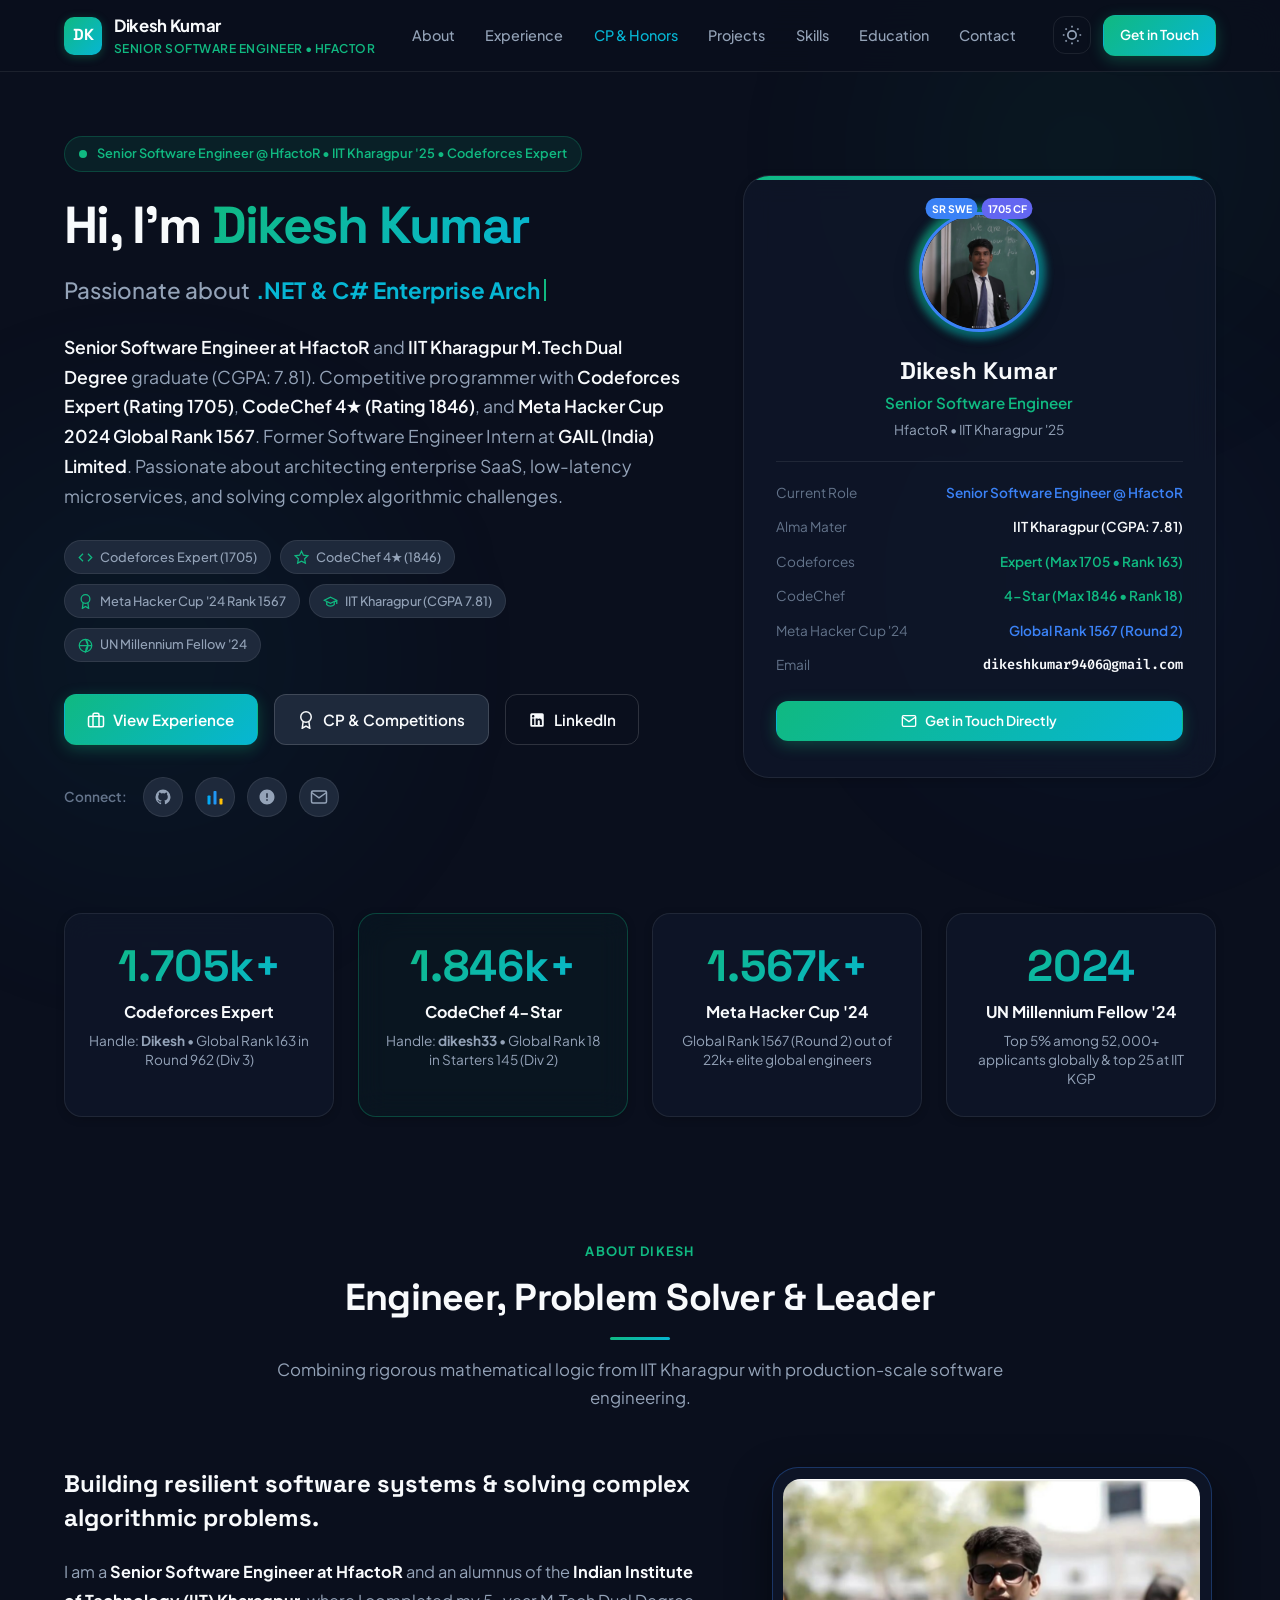
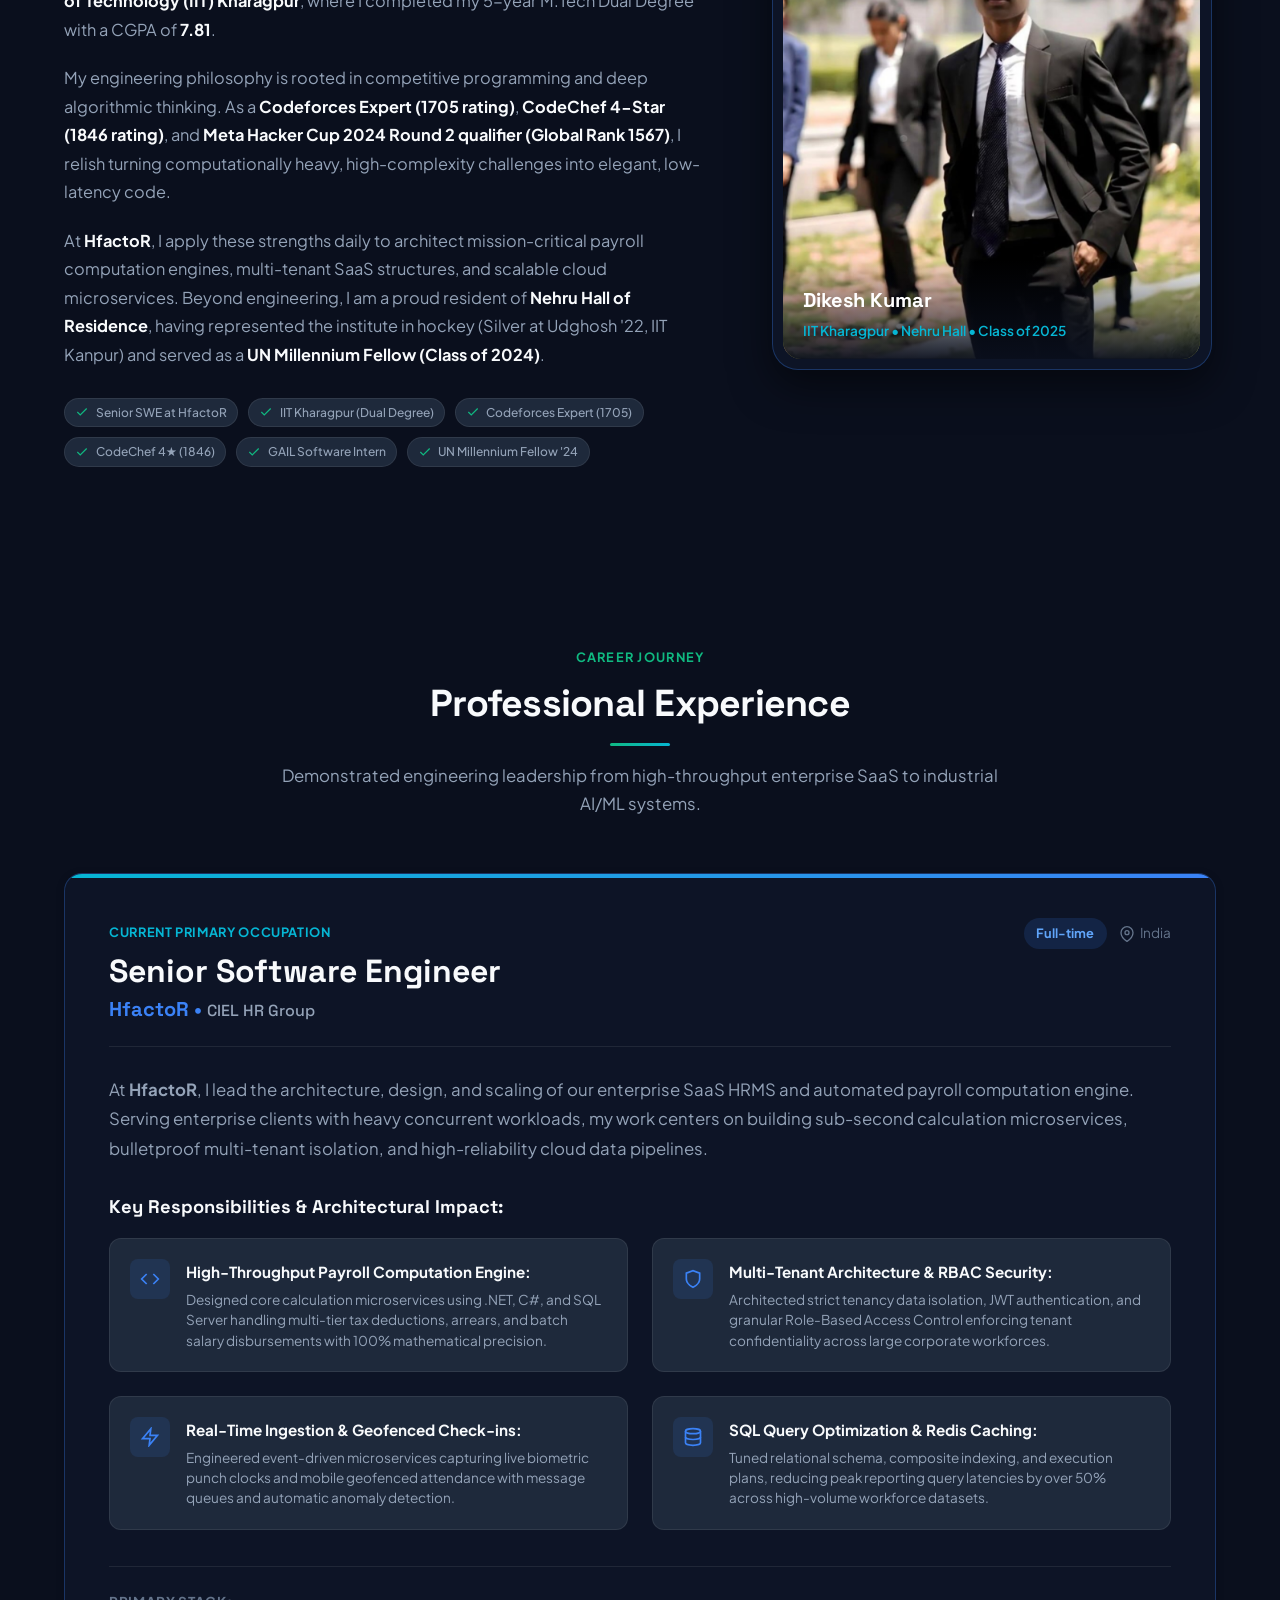
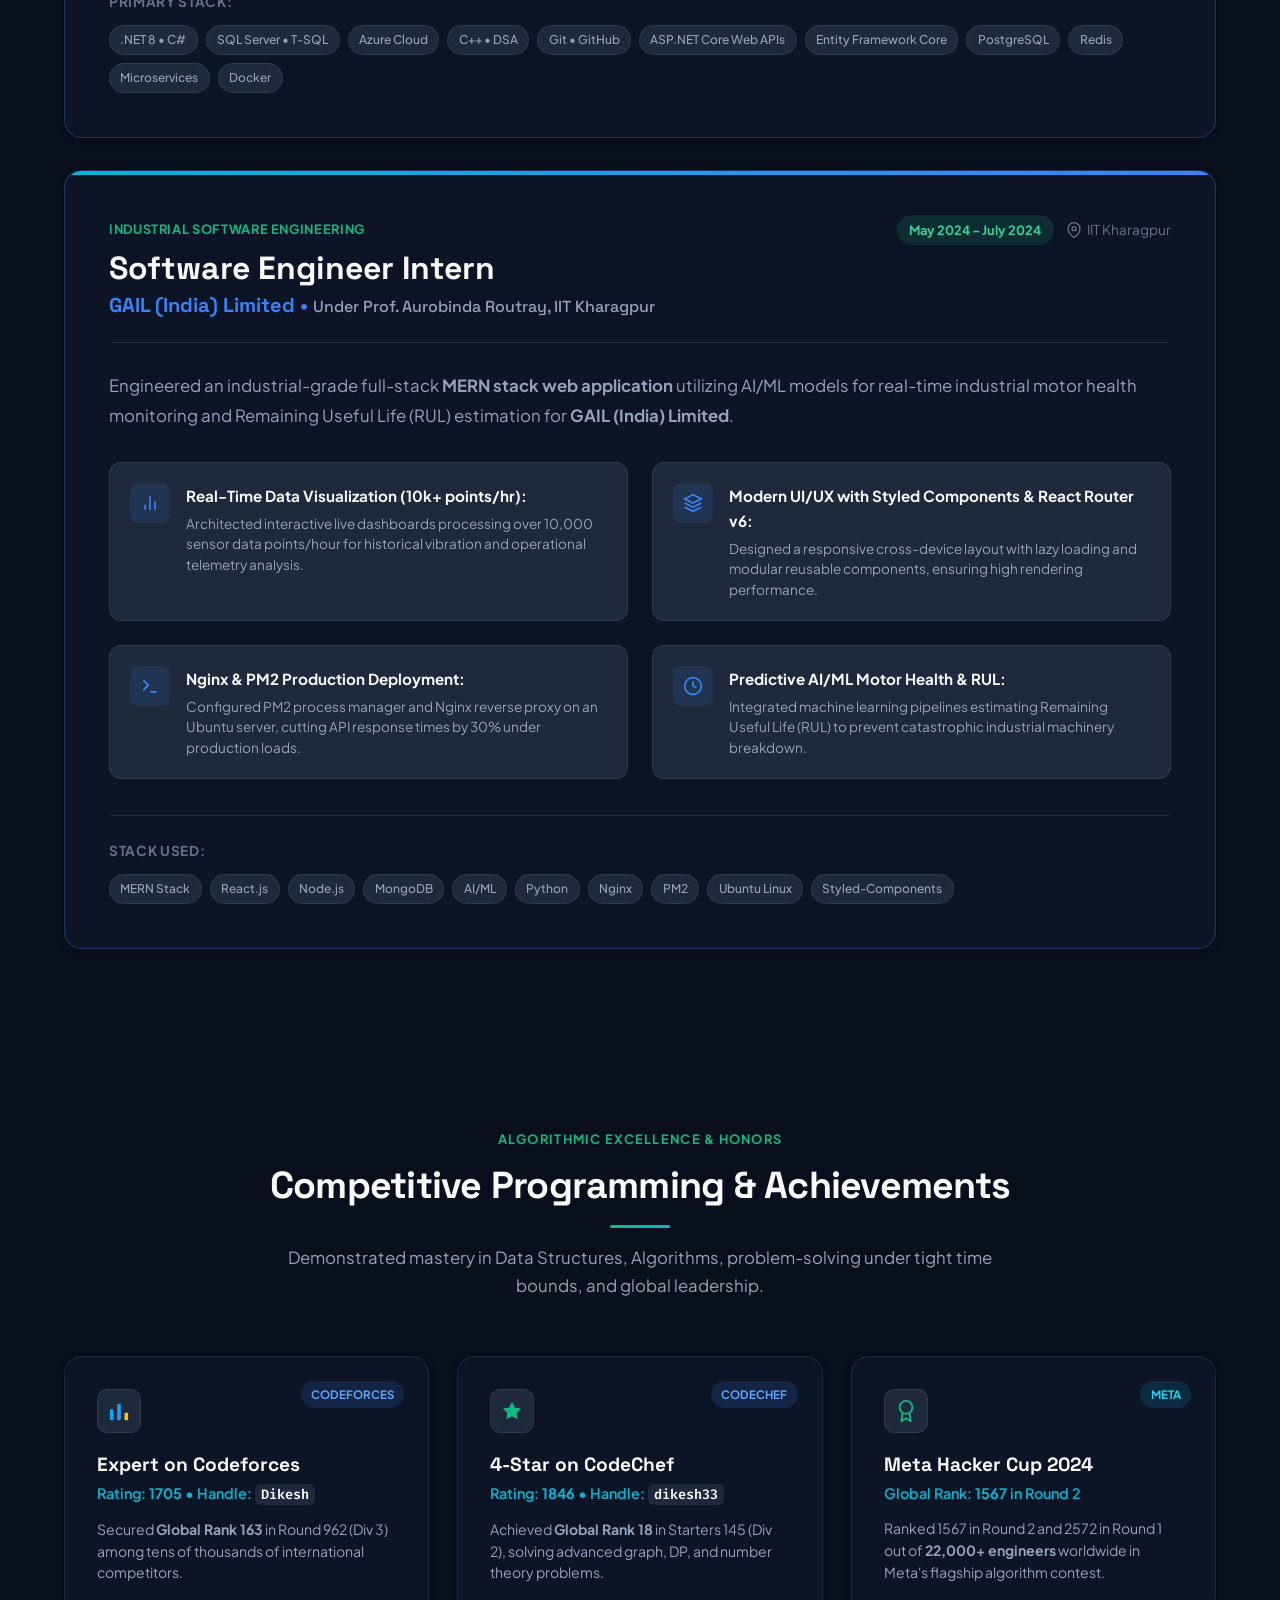
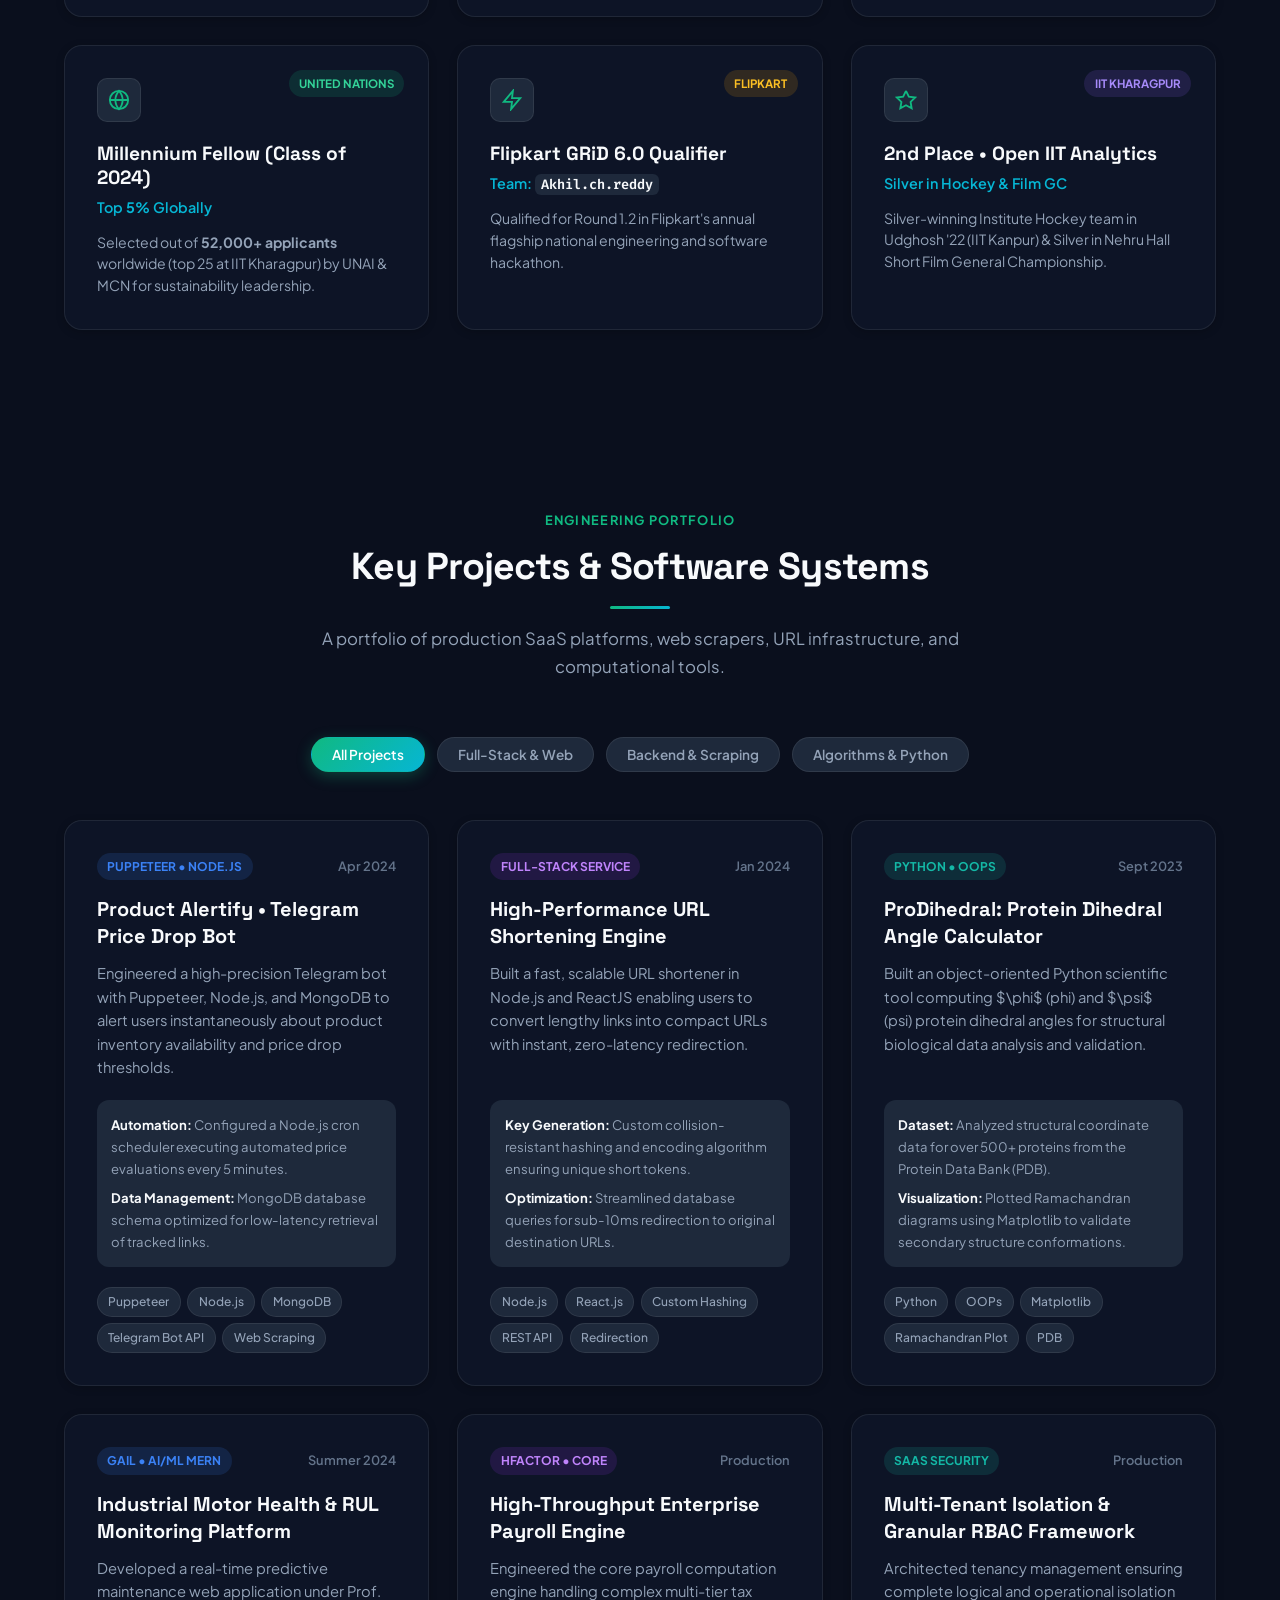
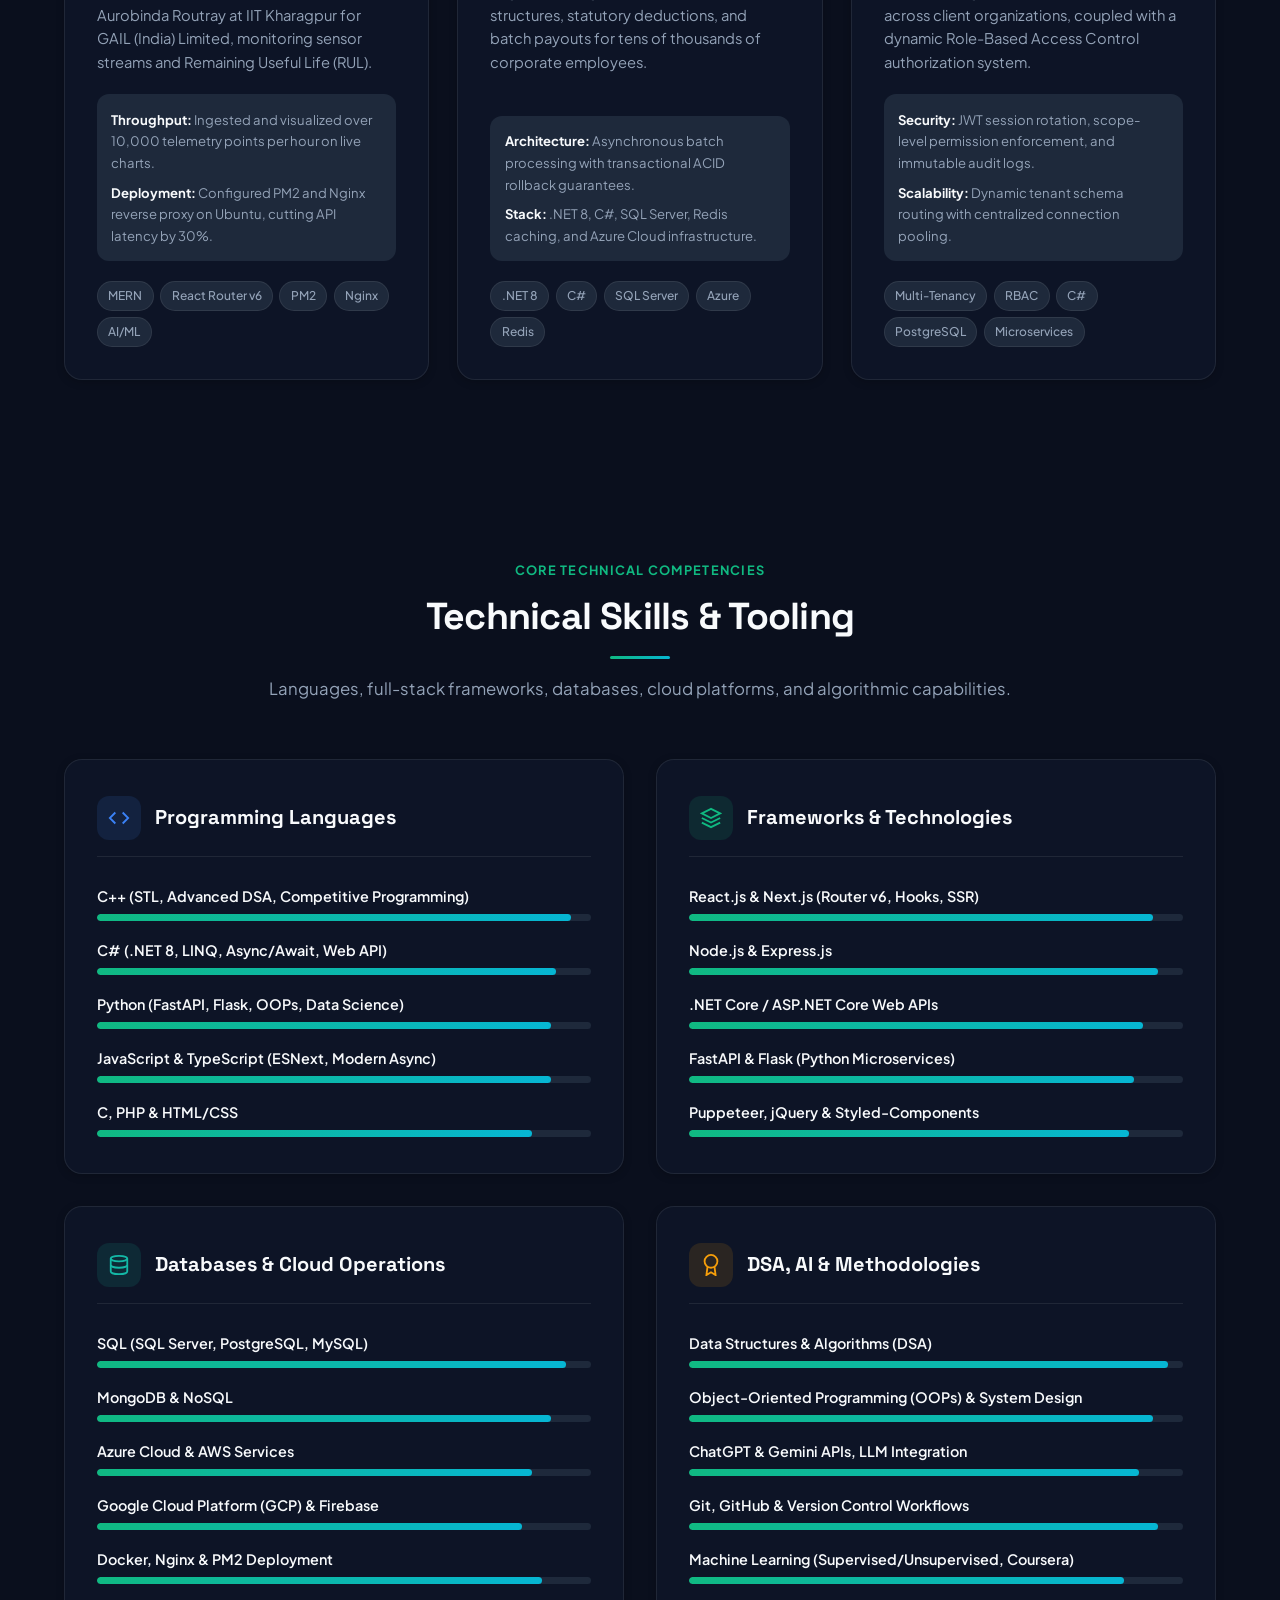
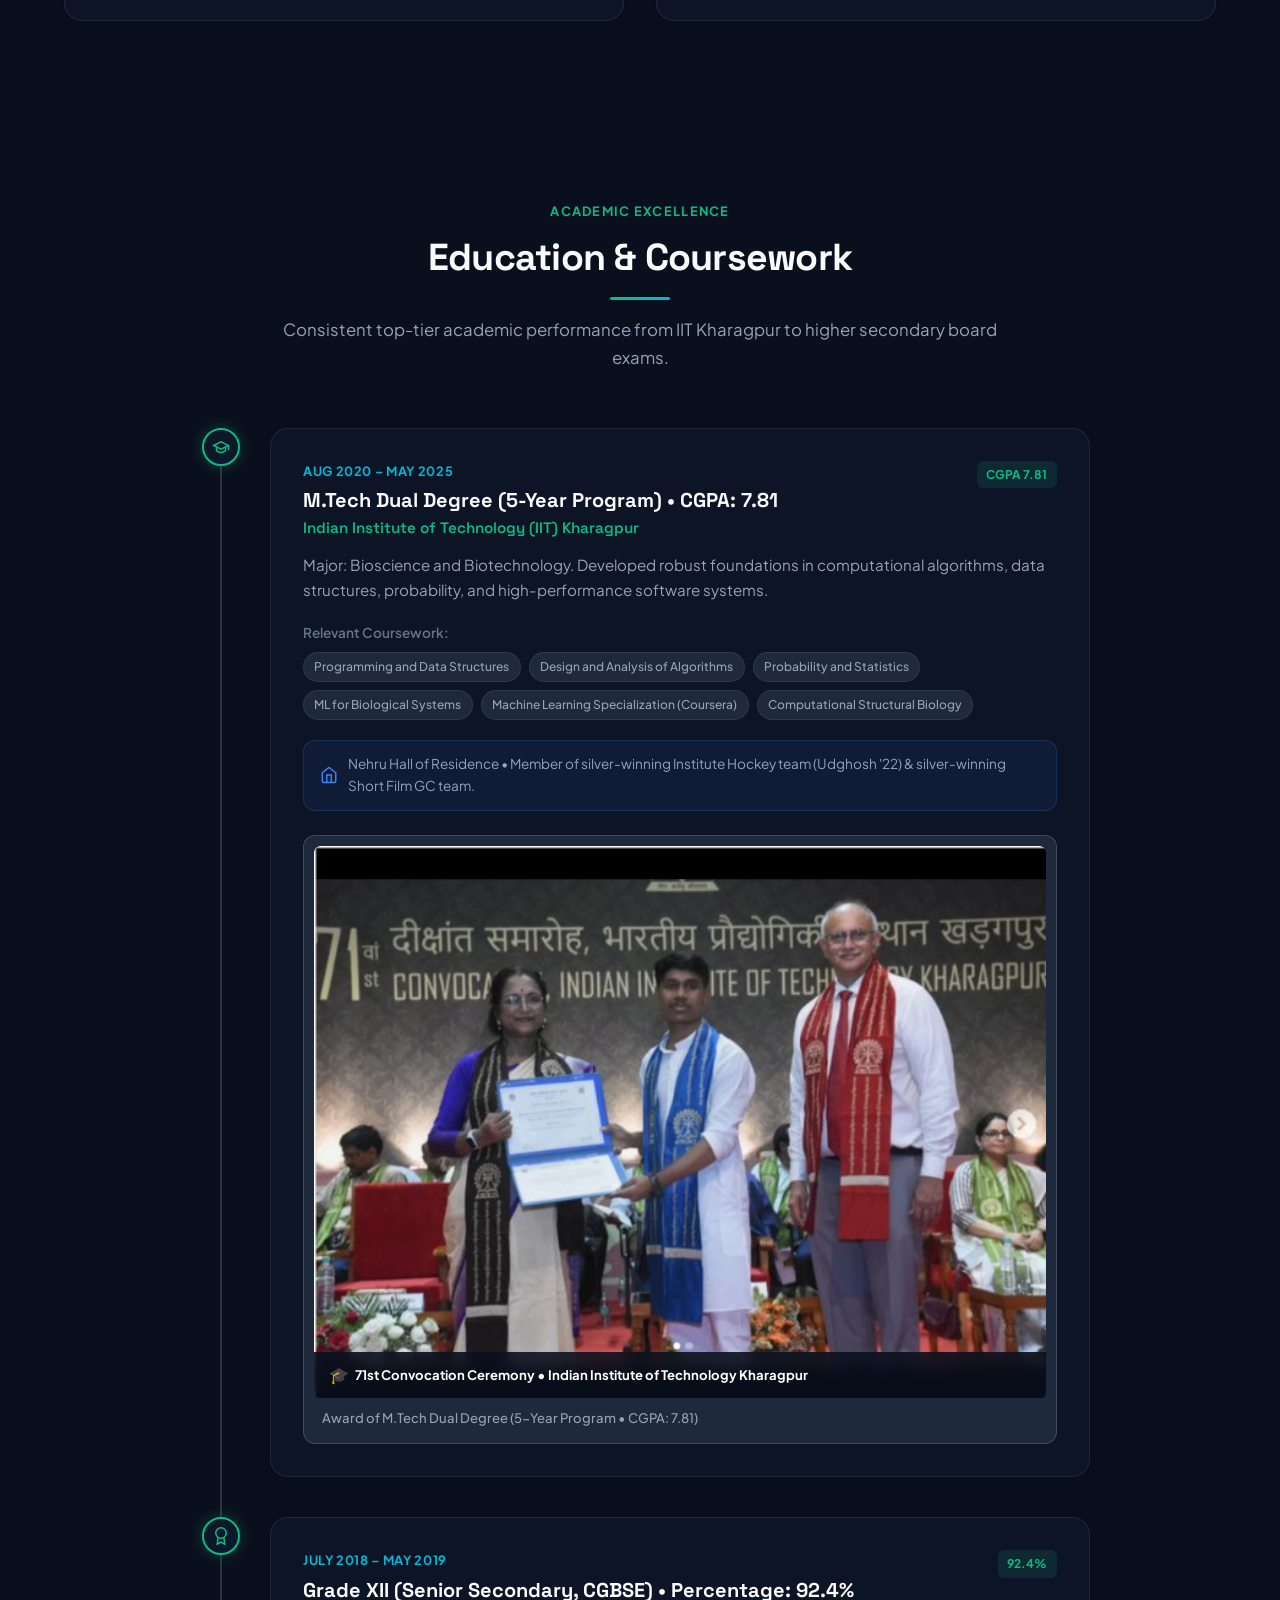
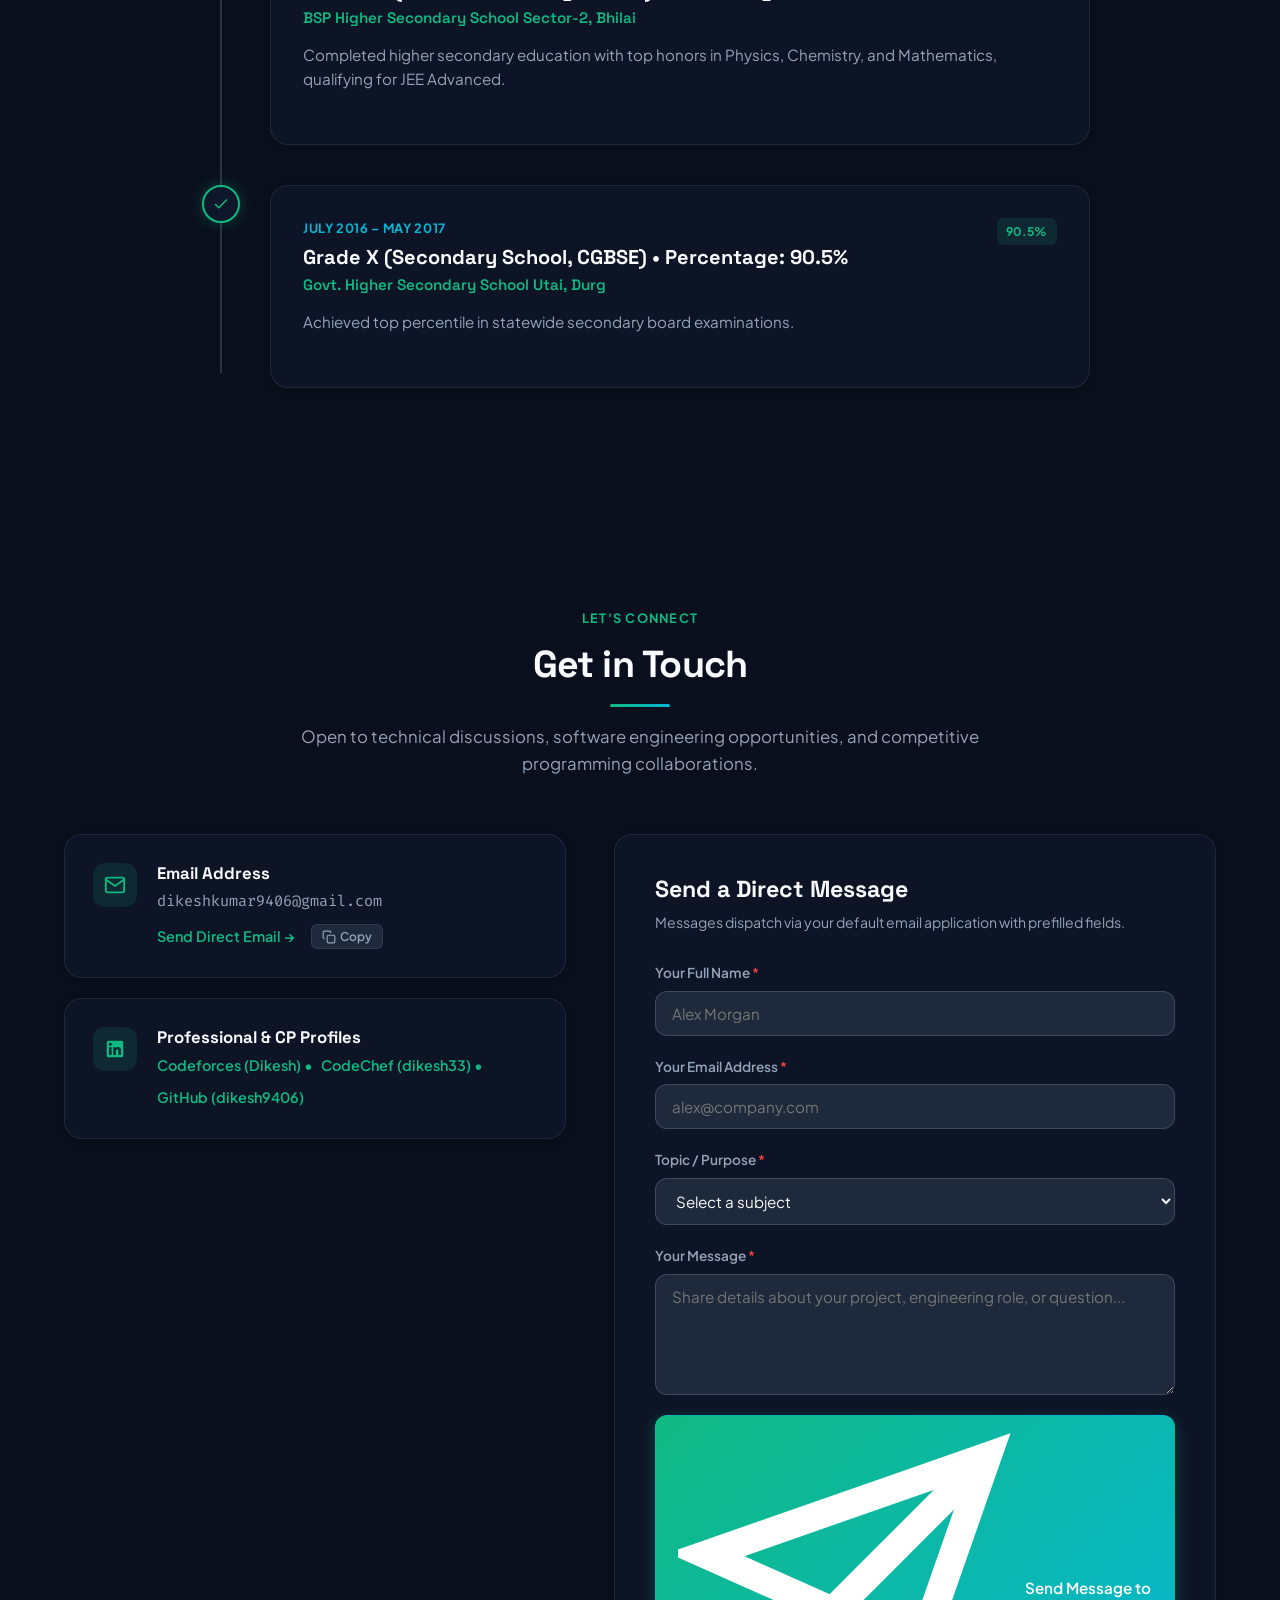
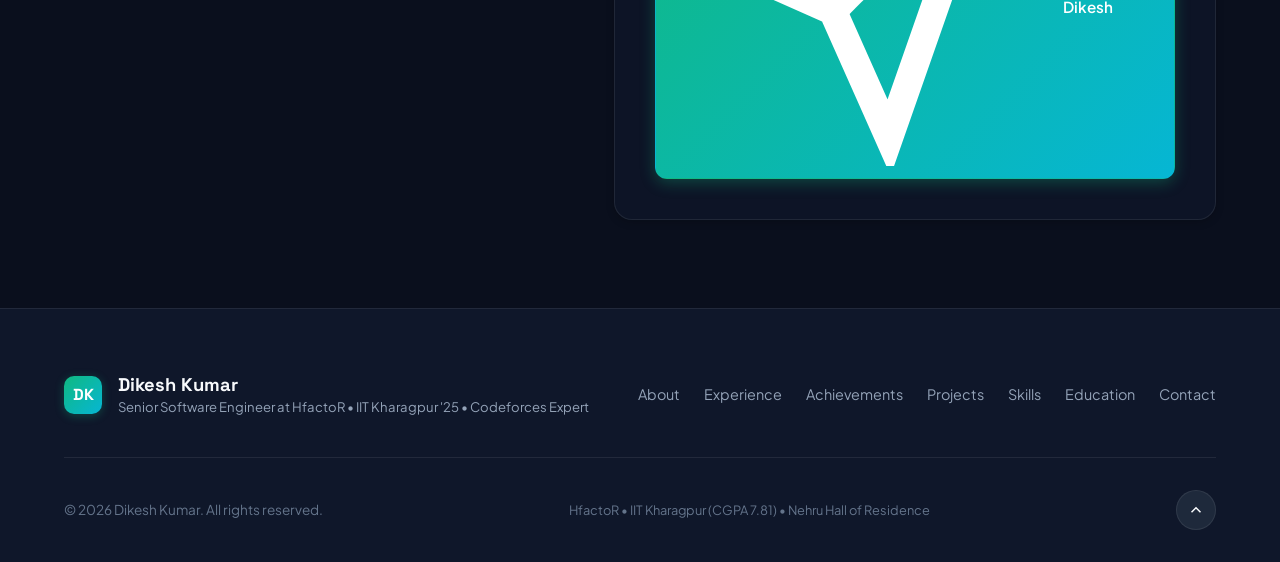
==== index.html @ a8d2ead2 "Fix: fully remove phone number from profile info card" ====
<!DOCTYPE html>
<html lang="en" data-theme="dark">
<head>
  <meta charset="UTF-8">
  <meta name="viewport" content="width=device-width, initial-scale=1.0">
  <title>Dikesh Kumar | Senior Software Engineer at HfactoR | IIT Kharagpur</title>
  <meta name="description" content="Portfolio of Dikesh Kumar - Senior Software Engineer at HfactoR, IIT Kharagpur Dual Degree (CGPA: 7.81), Codeforces Expert (1705), CodeChef 4-Star (1846), Meta Hacker Cup R2 Qualifier, UN Millennium Fellow.">
  <meta name="keywords" content="Dikesh Kumar, Senior Software Engineer, HfactoR, IIT Kharagpur, Codeforces Expert, CodeChef 4 Star, GAIL Intern, .NET, C++, C#, Python, SQL, Azure, DSA">
  <meta name="author" content="Dikesh Kumar">
  
  <!-- Open Graph / Social Sharing -->
  <meta property="og:type" content="website">
  <meta property="og:title" content="Dikesh Kumar | Senior Software Engineer & Algorithmic Problem Solver">
  <meta property="og:description" content="Senior Software Engineer at HfactoR, IIT Kharagpur Alum, Codeforces Expert (1705), CodeChef 4★ (1846), Meta Hacker Cup '24 (Global Rank 1567).">
  
  <!-- Google Fonts -->
  <link rel="preconnect" href="https://fonts.googleapis.com">
  <link rel="preconnect" href="https://fonts.gstatic.com" crossorigin>
  <link href="https://fonts.googleapis.com/css2?family=Plus+Jakarta+Sans:wght@300;400;500;600;700;800&family=Space+Grotesk:wght@500;600;700&family=Fira+Code:wght@400;500;600&display=swap" rel="stylesheet">
  
  <!-- Stylesheet -->
  <link rel="stylesheet" href="styles.css">
  <link rel="icon" href="data:image/svg+xml,<svg xmlns='http://www.w3.org/2000/svg' viewBox='0 0 100 100'><rect width='100' height='100' rx='20' fill='%233b82f6'/><text x='50%' y='55%' dominant-baseline='middle' text-anchor='middle' font-family='sans-serif' font-weight='bold' font-size='48' fill='%23ffffff'>DK</text></svg>">
</head>
<body>
  <!-- Ambient Background Glows -->
  <div class="ambient-glow glow-1" aria-hidden="true"></div>
  <div class="ambient-glow glow-2" aria-hidden="true"></div>
  <div class="ambient-glow glow-3" aria-hidden="true"></div>

  <!-- Header / Navigation -->
  <header class="site-header" id="header">
    <div class="nav-container">
      <a href="#hero" class="brand-logo" aria-label="Dikesh Kumar Homepage">
        <div class="brand-avatar">
          <span>DK</span>
        </div>
        <div class="brand-text">
          <span class="brand-name">Dikesh Kumar</span>
          <span class="brand-sub">Senior Software Engineer &bull; HfactoR</span>
        </div>
      </a>

      <!-- Desktop Navigation -->
      <nav class="desktop-nav" aria-label="Main Navigation">
        <ul class="nav-list">
          <li><a href="#about" class="nav-link">About</a></li>
          <li><a href="#experience" class="nav-link">Experience</a></li>
          <li><a href="#achievements" class="nav-link highlight">CP & Honors</a></li>
          <li><a href="#projects" class="nav-link">Projects</a></li>
          <li><a href="#skills" class="nav-link">Skills</a></li>
          <li><a href="#education" class="nav-link">Education</a></li>
          <li><a href="#contact" class="nav-link">Contact</a></li>
        </ul>
      </nav>

      <!-- Action Utilities -->
      <div class="nav-actions">
        <button id="theme-toggle" class="icon-btn theme-toggle" aria-label="Toggle light or dark theme" title="Toggle theme">
          <svg class="sun-icon" viewBox="0 0 24 24" fill="none" stroke="currentColor" stroke-width="2"><circle cx="12" cy="12" r="5"/><path d="M12 1v2M12 21v2M4.22 4.22l1.42 1.42M18.36 18.36l1.42 1.42M1 12h2M21 12h2M4.22 19.78l1.42-1.42M18.36 5.64l1.42-1.42"/></svg>
          <svg class="moon-icon" viewBox="0 0 24 24" fill="none" stroke="currentColor" stroke-width="2"><path d="M21 12.79A9 9 0 1 1 11.21 3 7 7 0 0 0 21 12.79z"/></svg>
        </button>
        <a href="#contact" class="btn btn-primary btn-sm nav-cta">Get in Touch</a>
        <button id="mobile-toggle" class="mobile-toggle" aria-label="Open mobile menu" aria-expanded="false">
          <span class="bar"></span>
          <span class="bar"></span>
          <span class="bar"></span>
        </button>
      </div>
    </div>

    <!-- Mobile Drawer Navigation -->
    <div class="mobile-menu" id="mobile-menu">
      <ul class="mobile-nav-list">
        <li><a href="#about" class="mobile-nav-link">About</a></li>
        <li><a href="#experience" class="mobile-nav-link">Experience</a></li>
        <li><a href="#achievements" class="mobile-nav-link">CP & Achievements</a></li>
        <li><a href="#projects" class="mobile-nav-link">Projects</a></li>
        <li><a href="#skills" class="mobile-nav-link">Skills</a></li>
        <li><a href="#education" class="mobile-nav-link">Education</a></li>
        <li><a href="#contact" class="mobile-nav-link">Contact</a></li>
      </ul>
      <div class="mobile-cta-box">
        <a href="#contact" class="btn btn-primary btn-block">Connect With Dikesh</a>
      </div>
    </div>
  </header>

  <main>
    <!-- Hero Section -->
    <section class="hero-section" id="hero">
      <div class="container hero-container">
        <div class="hero-content">
          <div class="status-badge">
            <span class="pulse-dot"></span>
            <span>Senior Software Engineer @ HfactoR &bull; IIT Kharagpur '25 &bull; Codeforces Expert</span>
          </div>

          <h1 class="hero-title">
            Hi, I'm <span class="gradient-text">Dikesh Kumar</span>
          </h1>

          <div class="typing-container">
            <span class="typing-prefix">Passionate about </span>
            <span class="typing-text" id="typing-text">High-Performance Systems & DSA</span>
            <span class="cursor">&nbsp;</span>
          </div>

          <p class="hero-description">
            <strong>Senior Software Engineer at HfactoR</strong> and <strong>IIT Kharagpur M.Tech Dual Degree</strong> graduate (CGPA: 7.81). 
            Competitive programmer with <strong>Codeforces Expert (Rating 1705)</strong>, <strong>CodeChef 4★ (Rating 1846)</strong>, 
            and <strong>Meta Hacker Cup 2024 Global Rank 1567</strong>. Former Software Engineer Intern at <strong>GAIL (India) Limited</strong>. 
            Passionate about architecting enterprise SaaS, low-latency microservices, and solving complex algorithmic challenges.
          </p>

          <!-- Key Quick Tech Badges -->
          <div class="hero-pills">
            <span class="pill"><svg viewBox="0 0 24 24" fill="none" stroke="currentColor" stroke-width="2"><polyline points="16 18 22 12 16 6"/><polyline points="8 6 2 12 8 18"/></svg> Codeforces Expert (1705)</span>
            <span class="pill"><svg viewBox="0 0 24 24" fill="none" stroke="currentColor" stroke-width="2"><polygon points="12 2 15.09 8.26 22 9.27 17 14.14 18.18 21.02 12 17.77 5.82 21.02 7 14.14 2 9.27 8.91 8.26 12 2"/></svg> CodeChef 4★ (1846)</span>
            <span class="pill"><svg viewBox="0 0 24 24" fill="none" stroke="currentColor" stroke-width="2"><circle cx="12" cy="8" r="7"/><polyline points="8.21 13.89 7 23 12 20 17 23 15.79 13.88"/></svg> Meta Hacker Cup '24 Rank 1567</span>
            <span class="pill"><svg viewBox="0 0 24 24" fill="none" stroke="currentColor" stroke-width="2"><path d="M22 10v6M2 10l10-5 10 5-10 5z"/><path d="M6 12v5c3 3 9 3 12 0v-5"/></svg> IIT Kharagpur (CGPA 7.81)</span>
            <span class="pill"><svg viewBox="0 0 24 24" fill="none" stroke="currentColor" stroke-width="2"><circle cx="12" cy="12" r="10"/><path d="M2 12h20M12 2a15.3 15.3 0 0 1 4 10 15.3 15.3 0 0 1-4 10 15.3 15.3 0 0 1 4-10z"/></svg> UN Millennium Fellow '24</span>
          </div>

          <!-- Hero Buttons -->
          <div class="hero-actions">
            <a href="#experience" class="btn btn-primary">
              <svg viewBox="0 0 24 24" fill="none" stroke="currentColor" stroke-width="2"><rect x="2" y="7" width="20" height="14" rx="2" ry="2"/><path d="M16 21V5a2 2 0 0 0-2-2h-4a2 2 0 0 0-2 2v16"/></svg>
              View Experience
            </a>
            <a href="#achievements" class="btn btn-secondary">
              <svg viewBox="0 0 24 24" fill="none" stroke="currentColor" stroke-width="2"><circle cx="12" cy="8" r="7"/><polyline points="8.21 13.89 7 23 12 20 17 23 15.79 13.88"/></svg>
              CP & Competitions
            </a>
            <a href="https://www.linkedin.com/search/results/all/?keywords=Dikesh%20Kumar%20HfactoR%20IIT%20Kharagpur" target="_blank" rel="noopener noreferrer" class="btn btn-outline">
              <svg viewBox="0 0 24 24" fill="currentColor"><path d="M19 3a2 2 0 0 1 2 2v14a2 2 0 0 1-2 2H5a2 2 0 0 1-2-2V5a2 2 0 0 1 2-2h14m-.5 15.5v-5.3a3.26 3.26 0 0 0-3.26-3.26c-.85 0-1.84.52-2.28 1.3v-1.11h-2.79v8.37h2.79v-4.93c0-.77.62-1.4 1.39-1.4a1.4 1.4 0 0 1 1.4 1.4v4.93h2.75M6.88 8.56a1.68 1.68 0 0 0 1.68-1.68c0-.93-.75-1.69-1.68-1.69a1.69 1.69 0 0 0-1.69 1.69c0 .93.76 1.68 1.69 1.68m1.39 9.94v-8.37H5.5v8.37h2.77z"/></svg>
              LinkedIn
            </a>
          </div>

          <!-- Social Quick Links -->
          <div class="hero-socials">
            <span class="social-label">Connect:</span>
            <a href="https://github.com/dikesh9406" target="_blank" rel="noopener noreferrer" class="social-icon" title="GitHub: dikesh9406">
              <svg viewBox="0 0 24 24" fill="currentColor"><path d="M12 2A10 10 0 0 0 2 12c0 4.42 2.87 8.17 6.84 9.5.5.08.66-.23.66-.5v-1.69c-2.77.6-3.36-1.34-3.36-1.34-.46-1.16-1.11-1.47-1.11-1.47-.91-.62.07-.6.07-.6 1 .07 1.53 1.03 1.53 1.03.87 1.52 2.34 1.07 2.91.83.1-.65.35-1.09.63-1.34-2.22-.25-4.55-1.11-4.55-4.92 0-1.11.38-2 1.03-2.71-.1-.25-.45-1.29.1-2.64 0 0 .84-.27 2.75 1.02.79-.22 1.65-.33 2.5-.33.85 0 1.71.11 2.5.33 1.91-1.29 2.75-1.02 2.75-1.02.55 1.35.2 2.39.1 2.64.65.71 1.03 1.6 1.03 2.71 0 3.82-2.34 4.66-4.57 4.91.36.31.69.92.69 1.85V21c0 .27.16.59.67.5C19.14 20.16 22 16.42 22 12A10 10 0 0 0 12 2z"/></svg>
            </a>
            <a href="https://codeforces.com/profile/Dikesh" target="_blank" rel="noopener noreferrer" class="social-icon" title="Codeforces: Dikesh (Rating 1705)">
              <svg viewBox="0 0 24 24" fill="currentColor"><rect x="2" y="10" width="4" height="12" rx="1" fill="#03A9F4"/><rect x="10" y="4" width="4" height="18" rx="1" fill="#2196F3"/><rect x="18" y="14" width="4" height="8" rx="1" fill="#FFC107"/></svg>
            </a>
            <a href="https://www.codechef.com/users/dikesh33" target="_blank" rel="noopener noreferrer" class="social-icon" title="CodeChef: dikesh33 (Rating 1846)">
              <svg viewBox="0 0 24 24" fill="currentColor"><path d="M12 2C6.48 2 2 6.48 2 12s4.48 10 10 10 10-4.48 10-10S17.52 2 12 2zm1 15h-2v-2h2v2zm0-4h-2V7h2v6z"/></svg>
            </a>
            <a href="mailto:dikeshkumar9406@gmail.com" class="social-icon" title="Email: dikeshkumar9406@gmail.com">
              <svg viewBox="0 0 24 24" fill="none" stroke="currentColor" stroke-width="2"><path d="M4 4h16c1.1 0 2 .9 2 2v12c0 1.1-.9 2-2 2H4c-1.1 0-2-.9-2-2V6c0-1.1.9-2 2-2z"/><polyline points="22,6 12,13 2,6"/></svg>
            </a>

          </div>
        </div>

        <!-- Hero Visual Profile Card -->
        <div class="hero-card-wrapper">
          <div class="profile-card glass-panel">
            <div class="card-glow"></div>
            
            <div class="avatar-container">
              <div class="avatar-ring"></div>
              <div class="avatar-inner photo-avatar">
                <img src="assets/images/dikesh-profile.png" alt="Dikesh Kumar - Senior Software Engineer" class="avatar-photo">
              </div>
              <div class="avatar-badges">
                <span class="badge-mini swe-badge" title="Senior Software Engineer">SR SWE</span>
                <span class="badge-mini hf-badge" title="Codeforces Expert">1705 CF</span>
              </div>
            </div>

            <div class="card-details">
              <h3 class="card-name">Dikesh Kumar</h3>
              <p class="card-title">Senior Software Engineer</p>
              <p class="card-dept">HfactoR &bull; IIT Kharagpur '25</p>
              <div class="card-divider"></div>
              
              <ul class="card-info-list">
                <li>
                  <span class="info-label">Current Role</span>
                  <span class="info-val highlight-blue">Senior Software Engineer @ HfactoR</span>
                </li>
                <li>
                  <span class="info-label">Alma Mater</span>
                  <span class="info-val">IIT Kharagpur (CGPA: 7.81)</span>
                </li>
                <li>
                  <span class="info-label">Codeforces</span>
                  <span class="info-val highlight-green">Expert (Max 1705 &bull; Rank 163)</span>
                </li>
                <li>
                  <span class="info-label">CodeChef</span>
                  <span class="info-val highlight-green">4-Star (Max 1846 &bull; Rank 18)</span>
                </li>
                <li>
                  <span class="info-label">Meta Hacker Cup '24</span>
                  <span class="info-val highlight-blue">Global Rank 1567 (Round 2)</span>
                </li>
                <li>
                  <span class="info-label">Email</span>
                  <span class="info-val code-font">dikeshkumar9406@gmail.com</span>
                </li>
              </ul>

              <div class="card-cta">
                <a href="#contact" class="btn btn-primary btn-sm btn-block">
                  <svg viewBox="0 0 24 24" width="16" height="16" fill="none" stroke="currentColor" stroke-width="2"><path d="M4 4h16c1.1 0 2 .9 2 2v12c0 1.1-.9 2-2 2H4c-1.1 0-2-.9-2-2V6c0-1.1.9-2 2-2z"/><polyline points="22,6 12,13 2,6"/></svg>
                  Get in Touch Directly
                </a>
              </div>
            </div>
          </div>
        </div>
      </div>
    </section>

    <!-- Key Metrics / Stats Section -->
    <section class="stats-section">
      <div class="container">
        <div class="stats-grid">
          <div class="stat-card glass-panel">
            <div class="stat-num" data-target="1705">1705</div>
            <div class="stat-title">Codeforces Expert</div>
            <div class="stat-desc">Handle: <strong>Dikesh</strong> &bull; Global Rank 163 in Round 962 (Div 3)</div>
          </div>

          <div class="stat-card glass-panel featured-stat">
            <div class="stat-num" data-target="1846">1846</div>
            <div class="stat-title">CodeChef 4-Star</div>
            <div class="stat-desc">Handle: <strong>dikesh33</strong> &bull; Global Rank 18 in Starters 145 (Div 2)</div>
          </div>

          <div class="stat-card glass-panel">
            <div class="stat-num" data-target="1567">1567</div>
            <div class="stat-title">Meta Hacker Cup '24</div>
            <div class="stat-desc">Global Rank 1567 (Round 2) out of 22k+ elite global engineers</div>
          </div>

          <div class="stat-card glass-panel">
            <div class="stat-num" data-target="2024">Top 5%</div>
            <div class="stat-title">UN Millennium Fellow '24</div>
            <div class="stat-desc">Top 5% among 52,000+ applicants globally & top 25 at IIT KGP</div>
          </div>
        </div>
      </div>
    </section>

    <!-- About Section with Campus Leadership Photo -->
    <section class="section about-section" id="about">
      <div class="container">
        <div class="section-header">
          <span class="section-tag">About Dikesh</span>
          <h2 class="section-title">Engineer, Problem Solver & Leader</h2>
          <div class="section-line"></div>
          <p class="section-subtitle">
            Combining rigorous mathematical logic from IIT Kharagpur with production-scale software engineering.
          </p>
        </div>

        <div class="about-grid">
          <div class="about-text-col">
            <h3 class="about-heading">
              Building resilient software systems & solving complex algorithmic problems.
            </h3>
            
            <p>
              I am a <strong>Senior Software Engineer at HfactoR</strong> and an alumnus of the 
              <strong>Indian Institute of Technology (IIT) Kharagpur</strong>, where I completed my 5-year 
              M.Tech Dual Degree with a CGPA of <strong>7.81</strong>.
            </p>

            <p>
              My engineering philosophy is rooted in competitive programming and deep algorithmic thinking. 
              As a <strong>Codeforces Expert (1705 rating)</strong>, <strong>CodeChef 4-Star (1846 rating)</strong>, 
              and <strong>Meta Hacker Cup 2024 Round 2 qualifier (Global Rank 1567)</strong>, I relish turning 
              computationally heavy, high-complexity challenges into elegant, low-latency code.
            </p>

            <p>
              At <strong>HfactoR</strong>, I apply these strengths daily to architect mission-critical 
              payroll computation engines, multi-tenant SaaS structures, and scalable cloud microservices. 
              Beyond engineering, I am a proud resident of <strong>Nehru Hall of Residence</strong>, having 
              represented the institute in hockey (Silver at Udghosh '22, IIT Kanpur) and served as a 
              <strong>UN Millennium Fellow (Class of 2024)</strong>.
            </p>

            <div class="about-pills-list">
              <span class="tag tag-featured"><svg viewBox="0 0 24 24" width="14" height="14" fill="none" stroke="currentColor" stroke-width="2"><polyline points="20 6 9 17 4 12"/></svg> Senior SWE at HfactoR</span>
              <span class="tag tag-featured"><svg viewBox="0 0 24 24" width="14" height="14" fill="none" stroke="currentColor" stroke-width="2"><polyline points="20 6 9 17 4 12"/></svg> IIT Kharagpur (Dual Degree)</span>
              <span class="tag tag-featured"><svg viewBox="0 0 24 24" width="14" height="14" fill="none" stroke="currentColor" stroke-width="2"><polyline points="20 6 9 17 4 12"/></svg> Codeforces Expert (1705)</span>
              <span class="tag tag-featured"><svg viewBox="0 0 24 24" width="14" height="14" fill="none" stroke="currentColor" stroke-width="2"><polyline points="20 6 9 17 4 12"/></svg> CodeChef 4★ (1846)</span>
              <span class="tag tag-featured"><svg viewBox="0 0 24 24" width="14" height="14" fill="none" stroke="currentColor" stroke-width="2"><polyline points="20 6 9 17 4 12"/></svg> GAIL Software Intern</span>
              <span class="tag tag-featured"><svg viewBox="0 0 24 24" width="14" height="14" fill="none" stroke="currentColor" stroke-width="2"><polyline points="20 6 9 17 4 12"/></svg> UN Millennium Fellow '24</span>
            </div>
          </div>

          <!-- Photo Card: Dikesh on Campus -->
          <div class="about-photo-col">
            <div class="photo-showcase-card glass-panel">
              <div class="showcase-img-container">
                <img src="assets/images/dikesh-campus.png" alt="Dikesh Kumar at IIT Kharagpur Campus" class="campus-portrait-img">
                <div class="showcase-overlay-badge">
                  <div class="badge-text-primary">Dikesh Kumar</div>
                  <div class="badge-text-sub">IIT Kharagpur &bull; Nehru Hall &bull; Class of 2025</div>
                </div>
              </div>
            </div>
          </div>
        </div>
      </div>
    </section>

    <!-- Professional Experience Section -->
    <section class="section experience-section" id="experience">
      <div class="container">
        <div class="section-header">
          <span class="section-tag">Career Journey</span>
          <h2 class="section-title">Professional Experience</h2>
          <div class="section-line"></div>
          <p class="section-subtitle">
            Demonstrated engineering leadership from high-throughput enterprise SaaS to industrial AI/ML systems.
          </p>
        </div>

        <div class="experience-list">
          <!-- Role 1: HfactoR -->
          <div class="experience-card glass-panel">
            <div class="exp-header">
              <div class="exp-title-group">
                <span class="exp-role-badge">Current Primary Occupation</span>
                <h3 class="exp-title">Senior Software Engineer</h3>
                <h4 class="exp-company">HfactoR &bull; <span class="exp-parent">CIEL HR Group</span></h4>
              </div>
              <div class="exp-meta">
                <span class="exp-badge">Full-time</span>
                <span class="exp-location"><svg viewBox="0 0 24 24" width="16" height="16" fill="none" stroke="currentColor" stroke-width="2"><path d="M21 10c0 7-9 13-9 13s-9-6-9-13a9 9 0 0 1 18 0z"/><circle cx="12" cy="10" r="3"/></svg> India</span>
              </div>
            </div>

            <div class="exp-divider"></div>

            <div class="exp-body">
              <p class="exp-overview">
                At <strong>HfactoR</strong>, I lead the architecture, design, and scaling of our enterprise SaaS HRMS 
                and automated payroll computation engine. Serving enterprise clients with heavy concurrent workloads, 
                my work centers on building sub-second calculation microservices, bulletproof multi-tenant isolation, 
                and high-reliability cloud data pipelines.
              </p>

              <h5 class="exp-subhead">Key Responsibilities & Architectural Impact:</h5>
              <div class="exp-bullets-grid">
                <div class="exp-bullet-item">
                  <div class="b-icon"><svg viewBox="0 0 24 24" fill="none" stroke="currentColor" stroke-width="2"><polyline points="16 18 22 12 16 6"/><polyline points="8 6 2 12 8 18"/></svg></div>
                  <div>
                    <strong>High-Throughput Payroll Computation Engine:</strong>
                    <p>Designed core calculation microservices using .NET, C#, and SQL Server handling multi-tier tax deductions, arrears, and batch salary disbursements with 100% mathematical precision.</p>
                  </div>
                </div>

                <div class="exp-bullet-item">
                  <div class="b-icon"><svg viewBox="0 0 24 24" fill="none" stroke="currentColor" stroke-width="2"><path d="M12 22s8-4 8-10V5l-8-3-8 3v7c0 6 8 10 8 10z"/></svg></div>
                  <div>
                    <strong>Multi-Tenant Architecture & RBAC Security:</strong>
                    <p>Architected strict tenancy data isolation, JWT authentication, and granular Role-Based Access Control enforcing tenant confidentiality across large corporate workforces.</p>
                  </div>
                </div>

                <div class="exp-bullet-item">
                  <div class="b-icon"><svg viewBox="0 0 24 24" fill="none" stroke="currentColor" stroke-width="2"><polygon points="13 2 3 14 12 14 11 22 21 10 12 10 13 2"/></svg></div>
                  <div>
                    <strong>Real-Time Ingestion & Geofenced Check-ins:</strong>
                    <p>Engineered event-driven microservices capturing live biometric punch clocks and mobile geofenced attendance with message queues and automatic anomaly detection.</p>
                  </div>
                </div>

                <div class="exp-bullet-item">
                  <div class="b-icon"><svg viewBox="0 0 24 24" fill="none" stroke="currentColor" stroke-width="2"><ellipse cx="12" cy="5" rx="9" ry="3"/><path d="M21 12c0 1.66-4 3-9 3s-9-1.34-9-3"/><path d="M3 5v14c0 1.66 4 3 9 3s9-1.34 9-3V5"/></svg></div>
                  <div>
                    <strong>SQL Query Optimization & Redis Caching:</strong>
                    <p>Tuned relational schema, composite indexing, and execution plans, reducing peak reporting query latencies by over 50% across high-volume workforce datasets.</p>
                  </div>
                </div>
              </div>

              <div class="exp-tech-tags">
                <span class="tech-label">Primary Stack:</span>
                <div class="tags-group">
                  <span class="tag">.NET 8 &bull; C#</span>
                  <span class="tag">SQL Server &bull; T-SQL</span>
                  <span class="tag">Azure Cloud</span>
                  <span class="tag">C++ &bull; DSA</span>
                  <span class="tag">Git &bull; GitHub</span>
                  <span class="tag">ASP.NET Core Web APIs</span>
                  <span class="tag">Entity Framework Core</span>
                  <span class="tag">PostgreSQL</span>
                  <span class="tag">Redis</span>
                  <span class="tag">Microservices</span>
                  <span class="tag">Docker</span>
                </div>
              </div>
            </div>
          </div>

          <!-- Role 2: GAIL (India) Limited Intern -->
          <div class="experience-card glass-panel" style="margin-top: 2rem;">
            <div class="exp-header">
              <div class="exp-title-group">
                <span class="exp-role-badge" style="color: #10b981;">Industrial Software Engineering</span>
                <h3 class="exp-title">Software Engineer Intern</h3>
                <h4 class="exp-company">GAIL (India) Limited &bull; <span class="exp-parent">Under Prof. Aurobinda Routray, IIT Kharagpur</span></h4>
              </div>
              <div class="exp-meta">
                <span class="exp-badge" style="background: rgba(16, 185, 129, 0.15); color: #34d399;">May 2024 &ndash; July 2024</span>
                <span class="exp-location"><svg viewBox="0 0 24 24" width="16" height="16" fill="none" stroke="currentColor" stroke-width="2"><path d="M21 10c0 7-9 13-9 13s-9-6-9-13a9 9 0 0 1 18 0z"/><circle cx="12" cy="10" r="3"/></svg> IIT Kharagpur</span>
              </div>
            </div>

            <div class="exp-divider"></div>

            <div class="exp-body">
              <p class="exp-overview">
                Engineered an industrial-grade full-stack <strong>MERN stack web application</strong> utilizing AI/ML models 
                for real-time industrial motor health monitoring and Remaining Useful Life (RUL) estimation for <strong>GAIL (India) Limited</strong>.
              </p>

              <div class="exp-bullets-grid">
                <div class="exp-bullet-item">
                  <div class="b-icon"><svg viewBox="0 0 24 24" fill="none" stroke="currentColor" stroke-width="2"><line x1="18" y1="20" x2="18" y2="10"/><line x1="12" y1="20" x2="12" y2="4"/><line x1="6" y1="20" x2="6" y2="14"/></svg></div>
                  <div>
                    <strong>Real-Time Data Visualization (10k+ points/hr):</strong>
                    <p>Architected interactive live dashboards processing over 10,000 sensor data points/hour for historical vibration and operational telemetry analysis.</p>
                  </div>
                </div>

                <div class="exp-bullet-item">
                  <div class="b-icon"><svg viewBox="0 0 24 24" fill="none" stroke="currentColor" stroke-width="2"><polygon points="12 2 2 7 12 12 22 7 12 2"/><polyline points="2 17 12 22 22 17"/><polyline points="2 12 12 17 22 12"/></svg></div>
                  <div>
                    <strong>Modern UI/UX with Styled Components & React Router v6:</strong>
                    <p>Designed a responsive cross-device layout with lazy loading and modular reusable components, ensuring high rendering performance.</p>
                  </div>
                </div>

                <div class="exp-bullet-item">
                  <div class="b-icon"><svg viewBox="0 0 24 24" fill="none" stroke="currentColor" stroke-width="2"><path d="M4 17l6-6-6-6"/><path d="M12 19h8"/></svg></div>
                  <div>
                    <strong>Nginx & PM2 Production Deployment:</strong>
                    <p>Configured PM2 process manager and Nginx reverse proxy on an Ubuntu server, cutting API response times by 30% under production loads.</p>
                  </div>
                </div>

                <div class="exp-bullet-item">
                  <div class="b-icon"><svg viewBox="0 0 24 24" fill="none" stroke="currentColor" stroke-width="2"><circle cx="12" cy="12" r="10"/><path d="M12 6v6l4 2"/></svg></div>
                  <div>
                    <strong>Predictive AI/ML Motor Health & RUL:</strong>
                    <p>Integrated machine learning pipelines estimating Remaining Useful Life (RUL) to prevent catastrophic industrial machinery breakdown.</p>
                  </div>
                </div>
              </div>

              <div class="exp-tech-tags">
                <span class="tech-label">Stack Used:</span>
                <div class="tags-group">
                  <span class="tag">MERN Stack</span>
                  <span class="tag">React.js</span>
                  <span class="tag">Node.js</span>
                  <span class="tag">MongoDB</span>
                  <span class="tag">AI/ML</span>
                  <span class="tag">Python</span>
                  <span class="tag">Nginx</span>
                  <span class="tag">PM2</span>
                  <span class="tag">Ubuntu Linux</span>
                  <span class="tag">Styled-Components</span>
                </div>
              </div>
            </div>
          </div>
        </div>
      </div>
    </section>

    <!-- Competitive Programming & Achievements Showcase -->
    <section class="section achievements-section" id="achievements">
      <div class="container">
        <div class="section-header">
          <span class="section-tag">Algorithmic Excellence & Honors</span>
          <h2 class="section-title">Competitive Programming & Achievements</h2>
          <div class="section-line"></div>
          <p class="section-subtitle">
            Demonstrated mastery in Data Structures, Algorithms, problem-solving under tight time bounds, and global leadership.
          </p>
        </div>

        <div class="achievements-grid">
          <!-- Card 1: Codeforces Expert -->
          <div class="achievement-card glass-panel">
            <div class="ach-badge cp-badge">Codeforces</div>
            <div class="ach-icon"><svg viewBox="0 0 24 24" fill="currentColor"><rect x="2" y="10" width="4" height="12" rx="1" fill="#03A9F4"/><rect x="10" y="4" width="4" height="18" rx="1" fill="#2196F3"/><rect x="18" y="14" width="4" height="8" rx="1" fill="#FFC107"/></svg></div>
            <h3 class="ach-title">Expert on Codeforces</h3>
            <div class="ach-stat">Rating: <strong>1705</strong> &bull; Handle: <code>Dikesh</code></div>
            <p class="ach-desc">
              Secured <strong>Global Rank 163</strong> in Round 962 (Div 3) among tens of thousands of international competitors.
            </p>
          </div>

          <!-- Card 2: CodeChef 4-Star -->
          <div class="achievement-card glass-panel">
            <div class="ach-badge cp-badge">CodeChef</div>
            <div class="ach-icon"><svg viewBox="0 0 24 24" fill="currentColor"><polygon points="12 2 15.09 8.26 22 9.27 17 14.14 18.18 21.02 12 17.77 5.82 21.02 7 14.14 2 9.27 8.91 8.26 12 2"/></svg></div>
            <h3 class="ach-title">4-Star on CodeChef</h3>
            <div class="ach-stat">Rating: <strong>1846</strong> &bull; Handle: <code>dikesh33</code></div>
            <p class="ach-desc">
              Achieved <strong>Global Rank 18</strong> in Starters 145 (Div 2), solving advanced graph, DP, and number theory problems.
            </p>
          </div>

          <!-- Card 3: Meta Hacker Cup 2024 -->
          <div class="achievement-card glass-panel">
            <div class="ach-badge meta-badge">Meta</div>
            <div class="ach-icon"><svg viewBox="0 0 24 24" fill="none" stroke="currentColor" stroke-width="2"><circle cx="12" cy="8" r="7"/><polyline points="8.21 13.89 7 23 12 20 17 23 15.79 13.88"/></svg></div>
            <h3 class="ach-title">Meta Hacker Cup 2024</h3>
            <div class="ach-stat">Global Rank: <strong>1567</strong> in Round 2</div>
            <p class="ach-desc">
              Ranked 1567 in Round 2 and 2572 in Round 1 out of <strong>22,000+ engineers</strong> worldwide in Meta's flagship algorithm contest.
            </p>
          </div>

          <!-- Card 4: UN Millennium Fellow 2024 -->
          <div class="achievement-card glass-panel">
            <div class="ach-badge un-badge">United Nations</div>
            <div class="ach-icon"><svg viewBox="0 0 24 24" fill="none" stroke="currentColor" stroke-width="2"><circle cx="12" cy="12" r="10"/><path d="M2 12h20M12 2a15.3 15.3 0 0 1 4 10 15.3 15.3 0 0 1-4 10 15.3 15.3 0 0 1-4-10 15.3 15.3 0 0 1 4-10z"/></svg></div>
            <h3 class="ach-title">Millennium Fellow (Class of 2024)</h3>
            <div class="ach-stat">Top <strong>5%</strong> Globally</div>
            <p class="ach-desc">
              Selected out of <strong>52,000+ applicants</strong> worldwide (top 25 at IIT Kharagpur) by UNAI & MCN for sustainability leadership.
            </p>
          </div>

          <!-- Card 5: Flipkart GRiD 6.0 -->
          <div class="achievement-card glass-panel">
            <div class="ach-badge hack-badge">Flipkart</div>
            <div class="ach-icon"><svg viewBox="0 0 24 24" fill="none" stroke="currentColor" stroke-width="2"><polygon points="13 2 3 14 12 14 11 22 21 10 12 10 13 2"/></svg></div>
            <h3 class="ach-title">Flipkart GRiD 6.0 Qualifier</h3>
            <div class="ach-stat">Team: <code>Akhil.ch.reddy</code></div>
            <p class="ach-desc">
              Qualified for Round 1.2 in Flipkart's annual flagship national engineering and software hackathon.
            </p>
          </div>

          <!-- Card 6: Open IIT Data Analytics & Campus Honors -->
          <div class="achievement-card glass-panel">
            <div class="ach-badge iit-badge">IIT Kharagpur</div>
            <div class="ach-icon"><svg viewBox="0 0 24 24" fill="none" stroke="currentColor" stroke-width="2"><path d="M12 2l3.09 6.26L22 9.27l-5 4.87 1.18 6.88L12 17.77l-6.18 3.25L7 14.14 2 9.27 8.91 8.26 12 2"/></svg></div>
            <h3 class="ach-title">2nd Place &bull; Open IIT Analytics</h3>
            <div class="ach-stat">Silver in Hockey & Film GC</div>
            <p class="ach-desc">
              Silver-winning Institute Hockey team in Udghosh '22 (IIT Kanpur) & Silver in Nehru Hall Short Film General Championship.
            </p>
          </div>
        </div>
      </div>
    </section>

    <!-- Featured Projects Section -->
    <section class="section projects-section" id="projects">
      <div class="container">
        <div class="section-header">
          <span class="section-tag">Engineering Portfolio</span>
          <h2 class="section-title">Key Projects & Software Systems</h2>
          <div class="section-line"></div>
          <p class="section-subtitle">
            A portfolio of production SaaS platforms, web scrapers, URL infrastructure, and computational tools.
          </p>
        </div>

        <!-- Filter Controls -->
        <div class="filter-controls" role="tablist" aria-label="Project Categories">
          <button class="filter-btn active" data-filter="all" role="tab" aria-selected="true">All Projects</button>
          <button class="filter-btn" data-filter="fullstack" role="tab" aria-selected="false">Full-Stack & Web</button>
          <button class="filter-btn" data-filter="backend" role="tab" aria-selected="false">Backend & Scraping</button>
          <button class="filter-btn" data-filter="computational" role="tab" aria-selected="false">Algorithms & Python</button>
        </div>

        <!-- Project Grid -->
        <div class="projects-grid">
          <!-- Project 1: Product Alertify -->
          <article class="project-card glass-panel" data-category="backend fullstack">
            <div class="project-header">
              <span class="project-category-badge category-bio">Puppeteer &bull; Node.js</span>
              <span class="project-year">Apr 2024</span>
            </div>
            <h3 class="project-title">Product Alertify &bull; Telegram Price Drop Bot</h3>
            <p class="project-summary">
              Engineered a high-precision Telegram bot with Puppeteer, Node.js, and MongoDB to alert users instantaneously 
              about product inventory availability and price drop thresholds.
            </p>
            <div class="project-details-list">
              <div class="detail-row">
                <strong>Automation:</strong> Configured a Node.js cron scheduler executing automated price evaluations every 5 minutes.
              </div>
              <div class="detail-row">
                <strong>Data Management:</strong> MongoDB database schema optimized for low-latency retrieval of tracked links.
              </div>
            </div>
            <div class="project-tags">
              <span class="tag">Puppeteer</span>
              <span class="tag">Node.js</span>
              <span class="tag">MongoDB</span>
              <span class="tag">Telegram Bot API</span>
              <span class="tag">Web Scraping</span>
            </div>
          </article>

          <!-- Project 2: URL Shortening Service -->
          <article class="project-card glass-panel" data-category="fullstack backend">
            <div class="project-header">
              <span class="project-category-badge category-comp">Full-Stack Service</span>
              <span class="project-year">Jan 2024</span>
            </div>
            <h3 class="project-title">High-Performance URL Shortening Engine</h3>
            <p class="project-summary">
              Built a fast, scalable URL shortener in Node.js and ReactJS enabling users to convert lengthy links into 
              compact URLs with instant, zero-latency redirection.
            </p>
            <div class="project-details-list">
              <div class="detail-row">
                <strong>Key Generation:</strong> Custom collision-resistant hashing and encoding algorithm ensuring unique short tokens.
              </div>
              <div class="detail-row">
                <strong>Optimization:</strong> Streamlined database queries for sub-10ms redirection to original destination URLs.
              </div>
            </div>
            <div class="project-tags">
              <span class="tag">Node.js</span>
              <span class="tag">React.js</span>
              <span class="tag">Custom Hashing</span>
              <span class="tag">REST API</span>
              <span class="tag">Redirection</span>
            </div>
          </article>

          <!-- Project 3: ProDihedral -->
          <article class="project-card glass-panel" data-category="computational">
            <div class="project-header">
              <span class="project-category-badge category-green">Python &bull; OOPs</span>
              <span class="project-year">Sept 2023</span>
            </div>
            <h3 class="project-title">ProDihedral: Protein Dihedral Angle Calculator</h3>
            <p class="project-summary">
              Built an object-oriented Python scientific tool computing $\phi$ (phi) and $\psi$ (psi) protein dihedral angles 
              for structural biological data analysis and validation.
            </p>
            <div class="project-details-list">
              <div class="detail-row">
                <strong>Dataset:</strong> Analyzed structural coordinate data for over 500+ proteins from the Protein Data Bank (PDB).
              </div>
              <div class="detail-row">
                <strong>Visualization:</strong> Plotted Ramachandran diagrams using Matplotlib to validate secondary structure conformations.
              </div>
            </div>
            <div class="project-tags">
              <span class="tag">Python</span>
              <span class="tag">OOPs</span>
              <span class="tag">Matplotlib</span>
              <span class="tag">Ramachandran Plot</span>
              <span class="tag">PDB</span>
            </div>
          </article>

          <!-- Project 4: GAIL Industrial Motor Health Monitoring -->
          <article class="project-card glass-panel" data-category="fullstack backend">
            <div class="project-header">
              <span class="project-category-badge category-bio">GAIL &bull; AI/ML MERN</span>
              <span class="project-year">Summer 2024</span>
            </div>
            <h3 class="project-title">Industrial Motor Health & RUL Monitoring Platform</h3>
            <p class="project-summary">
              Developed a real-time predictive maintenance web application under Prof. Aurobinda Routray at IIT Kharagpur 
              for GAIL (India) Limited, monitoring sensor streams and Remaining Useful Life (RUL).
            </p>
            <div class="project-details-list">
              <div class="detail-row">
                <strong>Throughput:</strong> Ingested and visualized over 10,000 telemetry points per hour on live charts.
              </div>
              <div class="detail-row">
                <strong>Deployment:</strong> Configured PM2 and Nginx reverse proxy on Ubuntu, cutting API latency by 30%.
              </div>
            </div>
            <div class="project-tags">
              <span class="tag">MERN</span>
              <span class="tag">React Router v6</span>
              <span class="tag">PM2</span>
              <span class="tag">Nginx</span>
              <span class="tag">AI/ML</span>
            </div>
          </article>

          <!-- Project 5: Enterprise Payroll & Tax Engine -->
          <article class="project-card glass-panel" data-category="backend fullstack">
            <div class="project-header">
              <span class="project-category-badge category-comp">HfactoR &bull; Core</span>
              <span class="project-year">Production</span>
            </div>
            <h3 class="project-title">High-Throughput Enterprise Payroll Engine</h3>
            <p class="project-summary">
              Engineered the core payroll computation engine handling complex multi-tier tax structures, statutory deductions, 
              and batch payouts for tens of thousands of corporate employees.
            </p>
            <div class="project-details-list">
              <div class="detail-row">
                <strong>Architecture:</strong> Asynchronous batch processing with transactional ACID rollback guarantees.
              </div>
              <div class="detail-row">
                <strong>Stack:</strong> .NET 8, C#, SQL Server, Redis caching, and Azure Cloud infrastructure.
              </div>
            </div>
            <div class="project-tags">
              <span class="tag">.NET 8</span>
              <span class="tag">C#</span>
              <span class="tag">SQL Server</span>
              <span class="tag">Azure</span>
              <span class="tag">Redis</span>
            </div>
          </article>

          <!-- Project 6: Multi-Tenant HRMS & RBAC Framework -->
          <article class="project-card glass-panel" data-category="backend">
            <div class="project-header">
              <span class="project-category-badge category-green">SaaS Security</span>
              <span class="project-year">Production</span>
            </div>
            <h3 class="project-title">Multi-Tenant Isolation & Granular RBAC Framework</h3>
            <p class="project-summary">
              Architected tenancy management ensuring complete logical and operational isolation across client organizations, 
              coupled with a dynamic Role-Based Access Control authorization system.
            </p>
            <div class="project-details-list">
              <div class="detail-row">
                <strong>Security:</strong> JWT session rotation, scope-level permission enforcement, and immutable audit logs.
              </div>
              <div class="detail-row">
                <strong>Scalability:</strong> Dynamic tenant schema routing with centralized connection pooling.
              </div>
            </div>
            <div class="project-tags">
              <span class="tag">Multi-Tenancy</span>
              <span class="tag">RBAC</span>
              <span class="tag">C#</span>
              <span class="tag">PostgreSQL</span>
              <span class="tag">Microservices</span>
            </div>
          </article>
        </div>
      </div>
    </section>

    <!-- Technical Skills Matrix -->
    <section class="section skills-section" id="skills">
      <div class="container">
        <div class="section-header">
          <span class="section-tag">Core Technical Competencies</span>
          <h2 class="section-title">Technical Skills & Tooling</h2>
          <div class="section-line"></div>
          <p class="section-subtitle">
            Languages, full-stack frameworks, databases, cloud platforms, and algorithmic capabilities.
          </p>
        </div>

        <div class="skills-grid">
          <!-- Card 1: Languages -->
          <div class="skill-category-card glass-panel">
            <div class="cat-header">
              <div class="cat-icon icon-comp">
                <svg viewBox="0 0 24 24" fill="none" stroke="currentColor" stroke-width="2"><polyline points="16 18 22 12 16 6"/><polyline points="8 6 2 12 8 18"/></svg>
              </div>
              <h3 class="cat-title">Programming Languages</h3>
            </div>
            <ul class="skill-list">
              <li>
                <span class="skill-name">C++ (STL, Advanced DSA, Competitive Programming)</span>
                <div class="skill-meter"><div class="meter-bar" style="width: 96%;"></div></div>
              </li>
              <li>
                <span class="skill-name">C# (.NET 8, LINQ, Async/Await, Web API)</span>
                <div class="skill-meter"><div class="meter-bar" style="width: 93%;"></div></div>
              </li>
              <li>
                <span class="skill-name">Python (FastAPI, Flask, OOPs, Data Science)</span>
                <div class="skill-meter"><div class="meter-bar" style="width: 92%;"></div></div>
              </li>
              <li>
                <span class="skill-name">JavaScript & TypeScript (ESNext, Modern Async)</span>
                <div class="skill-meter"><div class="meter-bar" style="width: 92%;"></div></div>
              </li>
              <li>
                <span class="skill-name">C, PHP & HTML/CSS</span>
                <div class="skill-meter"><div class="meter-bar" style="width: 88%;"></div></div>
              </li>
            </ul>
          </div>

          <!-- Card 2: Technologies & Frameworks -->
          <div class="skill-category-card glass-panel">
            <div class="cat-header">
              <div class="cat-icon icon-bio">
                <svg viewBox="0 0 24 24" fill="none" stroke="currentColor" stroke-width="2"><polygon points="12 2 2 7 12 12 22 7 12 2"/><polyline points="2 17 12 22 22 17"/><polyline points="2 12 12 17 22 12"/></svg>
              </div>
              <h3 class="cat-title">Frameworks & Technologies</h3>
            </div>
            <ul class="skill-list">
              <li>
                <span class="skill-name">React.js & Next.js (Router v6, Hooks, SSR)</span>
                <div class="skill-meter"><div class="meter-bar" style="width: 94%;"></div></div>
              </li>
              <li>
                <span class="skill-name">Node.js & Express.js</span>
                <div class="skill-meter"><div class="meter-bar" style="width: 95%;"></div></div>
              </li>
              <li>
                <span class="skill-name">.NET Core / ASP.NET Core Web APIs</span>
                <div class="skill-meter"><div class="meter-bar" style="width: 92%;"></div></div>
              </li>
              <li>
                <span class="skill-name">FastAPI & Flask (Python Microservices)</span>
                <div class="skill-meter"><div class="meter-bar" style="width: 90%;"></div></div>
              </li>
              <li>
                <span class="skill-name">Puppeteer, jQuery & Styled-Components</span>
                <div class="skill-meter"><div class="meter-bar" style="width: 89%;"></div></div>
              </li>
            </ul>
          </div>

          <!-- Card 3: Databases & Cloud -->
          <div class="skill-category-card glass-panel">
            <div class="cat-header">
              <div class="cat-icon icon-green">
                <svg viewBox="0 0 24 24" fill="none" stroke="currentColor" stroke-width="2"><ellipse cx="12" cy="5" rx="9" ry="3"/><path d="M21 12c0 1.66-4 3-9 3s-9-1.34-9-3"/><path d="M3 5v14c0 1.66 4 3 9 3s9-1.34 9-3V5"/></svg>
              </div>
              <h3 class="cat-title">Databases & Cloud Operations</h3>
            </div>
            <ul class="skill-list">
              <li>
                <span class="skill-name">SQL (SQL Server, PostgreSQL, MySQL)</span>
                <div class="skill-meter"><div class="meter-bar" style="width: 95%;"></div></div>
              </li>
              <li>
                <span class="skill-name">MongoDB & NoSQL</span>
                <div class="skill-meter"><div class="meter-bar" style="width: 92%;"></div></div>
              </li>
              <li>
                <span class="skill-name">Azure Cloud & AWS Services</span>
                <div class="skill-meter"><div class="meter-bar" style="width: 88%;"></div></div>
              </li>
              <li>
                <span class="skill-name">Google Cloud Platform (GCP) & Firebase</span>
                <div class="skill-meter"><div class="meter-bar" style="width: 86%;"></div></div>
              </li>
              <li>
                <span class="skill-name">Docker, Nginx & PM2 Deployment</span>
                <div class="skill-meter"><div class="meter-bar" style="width: 90%;"></div></div>
              </li>
            </ul>
          </div>

          <!-- Card 4: Algorithmic & AI Tools -->
          <div class="skill-category-card glass-panel">
            <div class="cat-header">
              <div class="cat-icon icon-lead">
                <svg viewBox="0 0 24 24" fill="none" stroke="currentColor" stroke-width="2"><circle cx="12" cy="8" r="7"/><polyline points="8.21 13.89 7 23 12 20 17 23 15.79 13.88"/></svg>
              </div>
              <h3 class="cat-title">DSA, AI & Methodologies</h3>
            </div>
            <ul class="skill-list">
              <li>
                <span class="skill-name">Data Structures & Algorithms (DSA)</span>
                <div class="skill-meter"><div class="meter-bar" style="width: 97%;"></div></div>
              </li>
              <li>
                <span class="skill-name">Object-Oriented Programming (OOPs) & System Design</span>
                <div class="skill-meter"><div class="meter-bar" style="width: 94%;"></div></div>
              </li>
              <li>
                <span class="skill-name">ChatGPT & Gemini APIs, LLM Integration</span>
                <div class="skill-meter"><div class="meter-bar" style="width: 91%;"></div></div>
              </li>
              <li>
                <span class="skill-name">Git, GitHub & Version Control Workflows</span>
                <div class="skill-meter"><div class="meter-bar" style="width: 95%;"></div></div>
              </li>
              <li>
                <span class="skill-name">Machine Learning (Supervised/Unsupervised, Coursera)</span>
                <div class="skill-meter"><div class="meter-bar" style="width: 88%;"></div></div>
              </li>
            </ul>
          </div>
        </div>
      </div>
    </section>

    <!-- Education Section -->
    <section class="section education-section" id="education">
      <div class="container">
        <div class="section-header">
          <span class="section-tag">Academic Excellence</span>
          <h2 class="section-title">Education & Coursework</h2>
          <div class="section-line"></div>
          <p class="section-subtitle">
            Consistent top-tier academic performance from IIT Kharagpur to higher secondary board exams.
          </p>
        </div>

        <div class="timeline">
          <!-- Item 1: IIT Kharagpur -->
          <div class="timeline-item">
            <div class="timeline-marker">
              <svg viewBox="0 0 24 24" fill="none" stroke="currentColor" stroke-width="2"><path d="M22 10v6M2 10l10-5 10 5-10 5z"/><path d="M6 12v5c3 3 9 3 12 0v-5"/></svg>
            </div>
            <div class="timeline-content glass-panel">
              <div class="timeline-header">
                <div class="timeline-title-wrap">
                  <span class="timeline-period">Aug 2020 &ndash; May 2025</span>
                  <h3 class="timeline-degree">M.Tech Dual Degree (5-Year Program) &bull; CGPA: 7.81</h3>
                  <h4 class="timeline-inst">Indian Institute of Technology (IIT) Kharagpur</h4>
                </div>
                <div class="timeline-logo-badge">CGPA 7.81</div>
              </div>

              <p class="timeline-desc">
                Major: Bioscience and Biotechnology. Developed robust foundations in computational algorithms, 
                data structures, probability, and high-performance software systems.
              </p>

              <div class="coursework-box">
                <span class="coursework-label">Relevant Coursework:</span>
                <div class="tags-group">
                  <span class="tag">Programming and Data Structures</span>
                  <span class="tag">Design and Analysis of Algorithms</span>
                  <span class="tag">Probability and Statistics</span>
                  <span class="tag">ML for Biological Systems</span>
                  <span class="tag">Machine Learning Specialization (Coursera)</span>
                  <span class="tag">Computational Structural Biology</span>
                </div>
              </div>

              <div class="hall-highlight">
                <svg viewBox="0 0 24 24" fill="none" stroke="currentColor" stroke-width="2"><path d="M3 9l9-7 9 7v11a2 2 0 0 1-2 2H5a2 2 0 0 1-2-2z"/><polyline points="9 22 9 12 15 12 15 22"/></svg>
                <span>Nehru Hall of Residence &bull; Member of silver-winning Institute Hockey team (Udghosh '22) & silver-winning Short Film GC team.</span>
              </div>

              <!-- 71st Convocation Commemorative Photo Card -->
              <div class="convocation-card">
                <div class="convocation-img-wrap">
                  <img src="assets/images/iit-kgp-convocation.jpg" alt="Dikesh Kumar receiving M.Tech Dual Degree at 71st Convocation, IIT Kharagpur" class="convocation-photo">
                  <div class="convocation-ribbon">
                    <span class="ribbon-icon">🎓</span> 71st Convocation Ceremony &bull; Indian Institute of Technology Kharagpur
                  </div>
                </div>
                <div class="convocation-meta">
                  <span>Award of M.Tech Dual Degree (5-Year Program &bull; CGPA: 7.81)</span>
                </div>
              </div>
            </div>
          </div>

          <!-- Item 2: Grade XII -->
          <div class="timeline-item">
            <div class="timeline-marker">
              <svg viewBox="0 0 24 24" fill="none" stroke="currentColor" stroke-width="2"><circle cx="12" cy="8" r="7"/><polyline points="8.21 13.89 7 23 12 20 17 23 15.79 13.88"/></svg>
            </div>
            <div class="timeline-content glass-panel">
              <div class="timeline-header">
                <div class="timeline-title-wrap">
                  <span class="timeline-period">July 2018 &ndash; May 2019</span>
                  <h3 class="timeline-degree">Grade XII (Senior Secondary, CGBSE) &bull; Percentage: 92.4%</h3>
                  <h4 class="timeline-inst">BSP Higher Secondary School Sector-2, Bhilai</h4>
                </div>
                <div class="timeline-logo-badge">92.4%</div>
              </div>
              <p class="timeline-desc">
                Completed higher secondary education with top honors in Physics, Chemistry, and Mathematics, qualifying for JEE Advanced.
              </p>
            </div>
          </div>

          <!-- Item 3: Grade X -->
          <div class="timeline-item">
            <div class="timeline-marker">
              <svg viewBox="0 0 24 24" fill="none" stroke="currentColor" stroke-width="2"><polyline points="20 6 9 17 4 12"/></svg>
            </div>
            <div class="timeline-content glass-panel">
              <div class="timeline-header">
                <div class="timeline-title-wrap">
                  <span class="timeline-period">July 2016 &ndash; May 2017</span>
                  <h3 class="timeline-degree">Grade X (Secondary School, CGBSE) &bull; Percentage: 90.5%</h3>
                  <h4 class="timeline-inst">Govt. Higher Secondary School Utai, Durg</h4>
                </div>
                <div class="timeline-logo-badge">90.5%</div>
              </div>
              <p class="timeline-desc">
                Achieved top percentile in statewide secondary board examinations.
              </p>
            </div>
          </div>
        </div>
      </div>
    </section>

    <!-- Interactive Contact Section -->
    <section class="section contact-section" id="contact">
      <div class="container">
        <div class="section-header">
          <span class="section-tag">Let's Connect</span>
          <h2 class="section-title">Get in Touch</h2>
          <div class="section-line"></div>
          <p class="section-subtitle">
            Open to technical discussions, software engineering opportunities, and competitive programming collaborations.
          </p>
        </div>

        <div class="contact-grid">
          <!-- Contact Info Cards -->
          <div class="contact-info-col">
            <div class="contact-cards">
              <!-- Card: Email -->
              <div class="c-card glass-panel">
                <div class="c-icon">
                  <svg viewBox="0 0 24 24" fill="none" stroke="currentColor" stroke-width="2"><path d="M4 4h16c1.1 0 2 .9 2 2v12c0 1.1-.9 2-2 2H4c-1.1 0-2-.9-2-2V6c0-1.1.9-2 2-2z"/><polyline points="22,6 12,13 2,6"/></svg>
                </div>
                <div class="c-content">
                  <h4>Email Address</h4>
                  <p class="c-link-text">dikeshkumar9406@gmail.com</p>
                  <div class="c-actions">
                    <a href="mailto:dikeshkumar9406@gmail.com" class="btn-text">Send Direct Email &rarr;</a>
                    <button class="btn-copy-mini" id="copy-email-btn" data-email="dikeshkumar9406@gmail.com" title="Copy to clipboard">
                      <svg viewBox="0 0 24 24" fill="none" stroke="currentColor" stroke-width="2"><rect x="9" y="9" width="13" height="13" rx="2" ry="2"/><path d="M5 15H4a2 2 0 0 1-2-2V4a2 2 0 0 1 2-2h9a2 2 0 0 1 2 2v1"/></svg>
                      Copy
                    </button>
                  </div>
                </div>
              </div>

              <!-- Card: Profiles -->
              <div class="c-card glass-panel">
                <div class="c-icon">
                  <svg viewBox="0 0 24 24" fill="currentColor"><path d="M19 3a2 2 0 0 1 2 2v14a2 2 0 0 1-2 2H5a2 2 0 0 1-2-2V5a2 2 0 0 1 2-2h14m-.5 15.5v-5.3a3.26 3.26 0 0 0-3.26-3.26c-.85 0-1.84.52-2.28 1.3v-1.11h-2.79v8.37h2.79v-4.93c0-.77.62-1.4 1.39-1.4a1.4 1.4 0 0 1 1.4 1.4v4.93h2.75M6.88 8.56a1.68 1.68 0 0 0 1.68-1.68c0-.93-.75-1.69-1.68-1.69a1.69 1.69 0 0 0-1.69 1.69c0 .93.76 1.68 1.69 1.68m1.39 9.94v-8.37H5.5v8.37h2.77z"/></svg>
                </div>
                <div class="c-content">
                  <h4>Professional & CP Profiles</h4>
                  <div class="c-profile-links">
                    <a href="https://codeforces.com/profile/Dikesh" target="_blank" rel="noopener noreferrer" class="btn-text">Codeforces (Dikesh) &bull;</a>
                    <a href="https://www.codechef.com/users/dikesh33" target="_blank" rel="noopener noreferrer" class="btn-text">CodeChef (dikesh33) &bull;</a>
                    <a href="https://github.com/dikesh9406" target="_blank" rel="noopener noreferrer" class="btn-text">GitHub (dikesh9406)</a>
                  </div>
                </div>
              </div>
            </div>
          </div>

          <!-- Contact Form -->
          <div class="contact-form-col">
            <div class="form-container glass-panel">
              <h3 class="form-title">Send a Direct Message</h3>
              <p class="form-subtitle">Messages dispatch via your default email application with prefilled fields.</p>

              <form id="portfolio-contact-form" class="portfolio-form">
                <div class="form-group">
                  <label for="contact-name">Your Full Name <span class="required">*</span></label>
                  <input type="text" id="contact-name" name="name" placeholder="Alex Morgan" required>
                </div>

                <div class="form-group">
                  <label for="contact-email">Your Email Address <span class="required">*</span></label>
                  <input type="email" id="contact-email" name="email" placeholder="alex@company.com" required>
                </div>

                <div class="form-group">
                  <label for="contact-subject">Topic / Purpose <span class="required">*</span></label>
                  <select id="contact-subject" name="subject" required>
                    <option value="" disabled selected>Select a subject</option>
                    <option value="Senior Software Engineering Opportunities">Senior Software Engineering Opportunities</option>
                    <option value="Competitive Programming & Hackathons">Competitive Programming & Hackathons</option>
                    <option value="SaaS Architecture & Technical Consulting">SaaS Architecture & Technical Consulting</option>
                    <option value="IIT Kharagpur / UN Millennium Network">IIT Kharagpur / UN Millennium Network</option>
                    <option value="General Professional Networking">General Professional Networking</option>
                  </select>
                </div>

                <div class="form-group">
                  <label for="contact-message">Your Message <span class="required">*</span></label>
                  <textarea id="contact-message" name="message" rows="5" placeholder="Share details about your project, engineering role, or question..." required></textarea>
                </div>

                <button type="submit" class="btn btn-primary btn-block" id="form-submit-btn">
                  <svg viewBox="0 0 24 24" fill="none" stroke="currentColor" stroke-width="2"><line x1="22" y1="2" x2="11" y2="13"/><polygon points="22 2 15 22 11 13 2 9 22 2"/></svg>
                  Send Message to Dikesh
                </button>
              </form>

              <!-- Feedback / Notification banner -->
              <div id="form-feedback" class="form-feedback" style="display: none;"></div>
            </div>
          </div>
        </div>
      </div>
    </section>
  </main>

  <!-- Footer -->
  <footer class="site-footer">
    <div class="container footer-container">
      <div class="footer-top">
        <div class="footer-brand">
          <div class="brand-avatar"><span>DK</span></div>
          <div>
            <h3>Dikesh Kumar</h3>
            <p>Senior Software Engineer at HfactoR &bull; IIT Kharagpur '25 &bull; Codeforces Expert</p>
          </div>
        </div>

        <div class="footer-links">
          <a href="#about">About</a>
          <a href="#experience">Experience</a>
          <a href="#achievements">Achievements</a>
          <a href="#projects">Projects</a>
          <a href="#skills">Skills</a>
          <a href="#education">Education</a>
          <a href="#contact">Contact</a>
        </div>
      </div>

      <div class="footer-divider"></div>

      <div class="footer-bottom">
        <p class="copyright">
          &copy; <span id="current-year">2026</span> Dikesh Kumar. All rights reserved.
        </p>
        <div class="footer-meta">
          <span>HfactoR</span> &bull; <span>IIT Kharagpur (CGPA 7.81)</span> &bull; <span>Nehru Hall of Residence</span>
        </div>
        <button id="back-to-top" class="back-to-top" title="Back to top" aria-label="Back to top">
          <svg viewBox="0 0 24 24" fill="none" stroke="currentColor" stroke-width="2"><polyline points="18 15 12 9 6 15"/></svg>
        </button>
      </div>
    </div>
  </footer>

  <!-- Toast Notification Container -->
  <div id="toast-container" class="toast-container" aria-live="polite"></div>

  <!-- JavaScript -->
  <script src="script.js"></script>
</body>
</html>
---- styles.css ----
/* ==========================================================================
   Dikesh Kumar - Personal Portfolio Stylesheet
   Biotechnologist & Biochemical Engineer | IIT Kharagpur | UN Millennium Fellow
   ========================================================================== */

/* --------------------------------------------------------------------------
   CSS Variables & Design Tokens
   -------------------------------------------------------------------------- */
:root {
  /* Color Palette - Dark Theme (Default) */
  --bg-primary: #0a0f1d;
  --bg-secondary: #0f172a;
  --bg-tertiary: #1e293b;
  --bg-card: rgba(15, 23, 42, 0.75);
  --bg-card-hover: rgba(30, 41, 59, 0.85);
  --bg-glass: rgba(255, 255, 255, 0.03);
  
  --border-subtle: rgba(255, 255, 255, 0.08);
  --border-medium: rgba(255, 255, 255, 0.15);
  --border-focus: #10b981;

  --text-primary: #f8fafc;
  --text-secondary: #94a3b8;
  --text-muted: #64748b;
  
  /* Brand Accent Colors */
  --accent-emerald: #10b981;
  --accent-teal: #14b8a6;
  --accent-cyan: #06b6d4;
  --accent-blue: #3b82f6;
  --accent-indigo: #6366f1;
  --accent-glow: rgba(16, 185, 129, 0.25);
  
  --gradient-primary: linear-gradient(135deg, #10b981 0%, #06b6d4 100%);
  --gradient-secondary: linear-gradient(135deg, #06b6d4 0%, #3b82f6 100%);
  --gradient-accent: linear-gradient(135deg, #10b981 0%, #84cc16 100%);
  --gradient-dark: linear-gradient(180deg, rgba(15, 23, 42, 0) 0%, rgba(15, 23, 42, 0.95) 100%);

  /* UI Tokens */
  --radius-sm: 6px;
  --radius-md: 12px;
  --radius-lg: 18px;
  --radius-xl: 26px;
  --radius-full: 9999px;
  
  --shadow-sm: 0 2px 8px rgba(0, 0, 0, 0.2);
  --shadow-md: 0 8px 24px rgba(0, 0, 0, 0.35);
  --shadow-lg: 0 16px 40px rgba(0, 0, 0, 0.5);
  --shadow-glow: 0 0 30px rgba(16, 185, 129, 0.25);

  --transition-fast: 0.18s ease;
  --transition-normal: 0.28s ease;
  --transition-slow: 0.45s cubic-bezier(0.16, 1, 0.3, 1);

  --font-main: 'Plus Jakarta Sans', system-ui, -apple-system, sans-serif;
  --font-heading: 'Space Grotesk', system-ui, -apple-system, sans-serif;
  --font-code: 'Fira Code', monospace;
}

/* Light Theme Variables */
[data-theme="light"] {
  --bg-primary: #f8fafc;
  --bg-secondary: #ffffff;
  --bg-tertiary: #f1f5f9;
  --bg-card: rgba(255, 255, 255, 0.85);
  --bg-card-hover: rgba(255, 255, 255, 0.98);
  --bg-glass: rgba(0, 0, 0, 0.02);

  --border-subtle: rgba(0, 0, 0, 0.08);
  --border-medium: rgba(0, 0, 0, 0.16);
  --border-focus: #059669;

  --text-primary: #0f172a;
  --text-secondary: #475569;
  --text-muted: #64748b;

  --accent-emerald: #059669;
  --accent-teal: #0d9488;
  --accent-cyan: #0284c7;
  --accent-blue: #2563eb;
  --accent-indigo: #4f46e5;
  --accent-glow: rgba(5, 150, 105, 0.15);

  --gradient-primary: linear-gradient(135deg, #059669 0%, #0284c7 100%);
  --gradient-secondary: linear-gradient(135deg, #0284c7 0%, #2563eb 100%);
  --shadow-sm: 0 2px 8px rgba(0, 0, 0, 0.05);
  --shadow-md: 0 8px 24px rgba(0, 0, 0, 0.08);
  --shadow-lg: 0 16px 40px rgba(0, 0, 0, 0.12);
  --shadow-glow: 0 0 30px rgba(5, 150, 105, 0.15);
}

/* --------------------------------------------------------------------------
   Reset & Base Styles
   -------------------------------------------------------------------------- */
*, *::before, *::after {
  box-sizing: border-box;
  margin: 0;
  padding: 0;
}

html {
  scroll-behavior: smooth;
  font-size: 16px;
  -webkit-text-size-adjust: 100%;
}

body {
  font-family: var(--font-main);
  background-color: var(--bg-primary);
  color: var(--text-primary);
  line-height: 1.65;
  overflow-x: hidden;
  position: relative;
  min-height: 100vh;
  transition: background-color var(--transition-normal), color var(--transition-normal);
}

a {
  color: inherit;
  text-decoration: none;
  transition: color var(--transition-fast);
}

img, svg {
  vertical-align: middle;
}

button, input, select, textarea {
  font-family: inherit;
  font-size: inherit;
}

ul {
  list-style: none;
}

.container {
  width: 100%;
  max-width: 1200px;
  margin-left: auto;
  margin-right: auto;
  padding-left: 1.5rem;
  padding-right: 1.5rem;
}

/* --------------------------------------------------------------------------
   Ambient Background Glows
   -------------------------------------------------------------------------- */
.ambient-glow {
  position: fixed;
  border-radius: 50%;
  filter: blur(120px);
  pointer-events: none;
  z-index: -1;
  opacity: 0.45;
  transition: opacity var(--transition-slow);
}

.glow-1 {
  top: -100px;
  right: -50px;
  width: 500px;
  height: 500px;
  background: radial-gradient(circle, rgba(16, 185, 129, 0.25) 0%, transparent 70%);
}

.glow-2 {
  top: 40%;
  left: -150px;
  width: 600px;
  height: 600px;
  background: radial-gradient(circle, rgba(6, 182, 212, 0.2) 0%, transparent 70%);
}

.glow-3 {
  bottom: 5%;
  right: -100px;
  width: 550px;
  height: 550px;
  background: radial-gradient(circle, rgba(59, 130, 246, 0.18) 0%, transparent 70%);
}

[data-theme="light"] .ambient-glow {
  opacity: 0.25;
}

/* --------------------------------------------------------------------------
   Typography Utilities
   -------------------------------------------------------------------------- */
h1, h2, h3, h4, h5, h6 {
  font-family: var(--font-heading);
  color: var(--text-primary);
  font-weight: 700;
  line-height: 1.25;
}

.gradient-text {
  background: var(--gradient-primary);
  -webkit-background-clip: text;
  -webkit-text-fill-color: transparent;
  display: inline-block;
}

.code-font {
  font-family: var(--font-code);
}

/* --------------------------------------------------------------------------
   Buttons & Badges
   -------------------------------------------------------------------------- */
.btn {
  display: inline-flex;
  align-items: center;
  justify-content: center;
  gap: 0.5rem;
  font-weight: 600;
  font-size: 0.95rem;
  padding: 0.75rem 1.4rem;
  border-radius: var(--radius-md);
  border: 1px solid transparent;
  cursor: pointer;
  transition: all var(--transition-normal);
  text-decoration: none;
}

.btn-sm {
  padding: 0.5rem 1rem;
  font-size: 0.85rem;
}

.btn-lg {
  padding: 0.9rem 1.8rem;
  font-size: 1.05rem;
}

.btn-block {
  width: 100%;
}

.btn-primary {
  background: var(--gradient-primary);
  color: #ffffff;
  box-shadow: 0 4px 15px rgba(16, 185, 129, 0.3);
}

.btn-primary:hover {
  transform: translateY(-2px);
  box-shadow: 0 8px 25px rgba(16, 185, 129, 0.45);
  color: #ffffff;
}

.btn-secondary {
  background: var(--bg-tertiary);
  color: var(--text-primary);
  border-color: var(--border-medium);
}

.btn-secondary:hover {
  background: var(--border-medium);
  transform: translateY(-2px);
}

.btn-outline {
  background: transparent;
  color: var(--text-primary);
  border-color: var(--border-medium);
}

.btn-outline:hover {
  border-color: var(--accent-emerald);
  color: var(--accent-emerald);
  background: rgba(16, 185, 129, 0.08);
}

.btn-linkedin {
  background: #0a66c2;
  color: #ffffff;
}

.btn-linkedin:hover {
  background: #084e96;
  color: #ffffff;
  transform: translateY(-2px);
  box-shadow: 0 6px 20px rgba(10, 102, 194, 0.35);
}

.btn-text {
  font-weight: 600;
  color: var(--accent-emerald);
  font-size: 0.9rem;
  display: inline-flex;
  align-items: center;
  gap: 0.25rem;
}

.btn-text:hover {
  color: var(--accent-cyan);
  transform: translateX(3px);
}

.icon-btn {
  background: transparent;
  border: 1px solid var(--border-subtle);
  border-radius: var(--radius-md);
  padding: 0.5rem;
  color: var(--text-secondary);
  cursor: pointer;
  display: inline-flex;
  align-items: center;
  justify-content: center;
  transition: all var(--transition-fast);
}

.icon-btn:hover {
  color: var(--text-primary);
  border-color: var(--border-medium);
  background: var(--bg-tertiary);
}

/* Glass Panels */
.glass-panel {
  background: var(--bg-card);
  backdrop-filter: blur(14px);
  -webkit-backdrop-filter: blur(14px);
  border: 1px solid var(--border-subtle);
  border-radius: var(--radius-lg);
  box-shadow: var(--shadow-sm);
  transition: all var(--transition-normal);
}

.glass-panel:hover {
  border-color: var(--border-medium);
  box-shadow: var(--shadow-md);
}

/* --------------------------------------------------------------------------
   Header / Navigation Bar
   -------------------------------------------------------------------------- */
.site-header {
  position: fixed;
  top: 0;
  left: 0;
  right: 0;
  height: 72px;
  z-index: 1000;
  background: rgba(10, 15, 29, 0.82);
  backdrop-filter: blur(16px);
  -webkit-backdrop-filter: blur(16px);
  border-bottom: 1px solid var(--border-subtle);
  transition: all var(--transition-normal);
}

[data-theme="light"] .site-header {
  background: rgba(255, 255, 255, 0.88);
}

.site-header.scrolled {
  box-shadow: var(--shadow-md);
  height: 64px;
}

.nav-container {
  max-width: 1200px;
  height: 100%;
  margin: 0 auto;
  padding: 0 1.5rem;
  display: flex;
  align-items: center;
  justify-content: space-between;
}

.brand-logo {
  display: flex;
  align-items: center;
  gap: 0.75rem;
}

.brand-avatar {
  width: 38px;
  height: 38px;
  border-radius: 10px;
  background: var(--gradient-primary);
  display: flex;
  align-items: center;
  justify-content: center;
  font-family: var(--font-heading);
  font-weight: 700;
  color: #ffffff;
  font-size: 1rem;
  box-shadow: 0 2px 10px rgba(16, 185, 129, 0.3);
}

.brand-text {
  display: flex;
  flex-direction: column;
}

.brand-name {
  font-weight: 700;
  font-size: 1.05rem;
  letter-spacing: -0.02em;
  color: var(--text-primary);
}

.brand-sub {
  font-size: 0.75rem;
  color: var(--accent-emerald);
  font-weight: 600;
  letter-spacing: 0.04em;
  text-transform: uppercase;
}

.desktop-nav .nav-list {
  display: flex;
  align-items: center;
  gap: 1.5rem;
}

.nav-link {
  font-size: 0.9rem;
  font-weight: 500;
  color: var(--text-secondary);
  padding: 0.4rem 0.2rem;
  position: relative;
}

.nav-link:hover, .nav-link.active {
  color: var(--text-primary);
}

.nav-link::after {
  content: '';
  position: absolute;
  bottom: 0;
  left: 0;
  width: 0%;
  height: 2px;
  background: var(--accent-emerald);
  transition: width var(--transition-fast);
}

.nav-link:hover::after, .nav-link.active::after {
  width: 100%;
}

.nav-link.highlight {
  color: var(--accent-cyan);
}

.nav-actions {
  display: flex;
  align-items: center;
  gap: 0.75rem;
}

.theme-toggle svg {
  width: 20px;
  height: 20px;
}

[data-theme="dark"] .sun-icon {
  display: block;
}
[data-theme="dark"] .moon-icon {
  display: none;
}
[data-theme="light"] .sun-icon {
  display: none;
}
[data-theme="light"] .moon-icon {
  display: block;
}

/* Mobile Toggle Hamburger */
.mobile-toggle {
  display: none;
  background: transparent;
  border: none;
  cursor: pointer;
  padding: 0.5rem;
  flex-direction: column;
  gap: 5px;
}

.mobile-toggle .bar {
  width: 22px;
  height: 2px;
  background-color: var(--text-primary);
  border-radius: 2px;
  transition: all var(--transition-normal);
}

.mobile-toggle.active .bar:nth-child(1) {
  transform: translateY(7px) rotate(45deg);
}
.mobile-toggle.active .bar:nth-child(2) {
  opacity: 0;
}
.mobile-toggle.active .bar:nth-child(3) {
  transform: translateY(-7px) rotate(-45deg);
}

/* Mobile Menu Drawer */
.mobile-menu {
  display: none;
  position: fixed;
  top: 72px;
  left: 0;
  right: 0;
  background: var(--bg-secondary);
  border-bottom: 1px solid var(--border-medium);
  padding: 1.5rem;
  box-shadow: var(--shadow-lg);
  flex-direction: column;
  gap: 1.25rem;
  z-index: 999;
}

.mobile-menu.open {
  display: flex;
}

.mobile-nav-list {
  display: flex;
  flex-direction: column;
  gap: 0.75rem;
}

.mobile-nav-link {
  font-size: 1.05rem;
  font-weight: 600;
  color: var(--text-secondary);
  padding: 0.5rem 0;
}

.mobile-nav-link:hover {
  color: var(--accent-emerald);
}

/* --------------------------------------------------------------------------
   Hero Section
   -------------------------------------------------------------------------- */
.hero-section {
  padding-top: calc(72px + 4rem);
  padding-bottom: 4rem;
  position: relative;
}

.hero-container {
  display: grid;
  grid-template-columns: 1.25fr 0.95fr;
  align-items: center;
  gap: 3.5rem;
}

.status-badge {
  display: inline-flex;
  align-items: center;
  gap: 0.6rem;
  background: rgba(16, 185, 129, 0.1);
  border: 1px solid rgba(16, 185, 129, 0.25);
  color: var(--accent-emerald);
  padding: 0.4rem 0.9rem;
  border-radius: var(--radius-full);
  font-size: 0.8rem;
  font-weight: 600;
  margin-bottom: 1.5rem;
}

.pulse-dot {
  width: 8px;
  height: 8px;
  background-color: var(--accent-emerald);
  border-radius: 50%;
  box-shadow: 0 0 0 0 rgba(16, 185, 129, 0.7);
  animation: pulse-ring 1.8s infinite;
}

@keyframes pulse-ring {
  0% {
    box-shadow: 0 0 0 0 rgba(16, 185, 129, 0.7);
  }
  70% {
    box-shadow: 0 0 0 10px rgba(16, 185, 129, 0);
  }
  100% {
    box-shadow: 0 0 0 0 rgba(16, 185, 129, 0);
  }
}

.hero-title {
  font-size: 3.25rem;
  font-weight: 800;
  line-height: 1.15;
  margin-bottom: 1rem;
  letter-spacing: -0.03em;
}

.typing-container {
  font-size: 1.4rem;
  color: var(--text-secondary);
  font-weight: 500;
  margin-bottom: 1.5rem;
  display: flex;
  align-items: center;
  flex-wrap: wrap;
}

.typing-text {
  color: var(--accent-cyan);
  font-weight: 700;
  margin-left: 0.4rem;
}

.cursor {
  display: inline-block;
  width: 2px;
  height: 1.4rem;
  background-color: var(--accent-emerald);
  margin-left: 4px;
  animation: blink 0.8s infinite;
}

@keyframes blink {
  0%, 100% { opacity: 1; }
  50% { opacity: 0; }
}

.hero-description {
  font-size: 1.1rem;
  color: var(--text-secondary);
  line-height: 1.7;
  margin-bottom: 1.75rem;
}

.hero-description strong {
  color: var(--text-primary);
  font-weight: 600;
}

.hero-pills {
  display: flex;
  flex-wrap: wrap;
  gap: 0.6rem;
  margin-bottom: 2rem;
}

.pill {
  display: inline-flex;
  align-items: center;
  gap: 0.45rem;
  background: var(--bg-tertiary);
  border: 1px solid var(--border-subtle);
  padding: 0.35rem 0.8rem;
  border-radius: var(--radius-full);
  font-size: 0.8rem;
  color: var(--text-secondary);
  font-weight: 500;
}

.pill svg {
  width: 15px;
  height: 15px;
  color: var(--accent-emerald);
}

.hero-actions {
  display: flex;
  flex-wrap: wrap;
  gap: 1rem;
  margin-bottom: 2rem;
}

.hero-actions .btn svg {
  width: 18px;
  height: 18px;
}

.hero-socials {
  display: flex;
  align-items: center;
  gap: 0.75rem;
}

.social-label {
  font-size: 0.85rem;
  color: var(--text-muted);
  font-weight: 600;
  margin-right: 0.25rem;
}

.social-icon {
  width: 40px;
  height: 40px;
  border-radius: 50%;
  background: var(--bg-tertiary);
  border: 1px solid var(--border-subtle);
  display: inline-flex;
  align-items: center;
  justify-content: center;
  color: var(--text-secondary);
  transition: all var(--transition-normal);
}

.social-icon svg {
  width: 18px;
  height: 18px;
}

.social-icon:hover {
  color: var(--text-primary);
  border-color: var(--accent-emerald);
  transform: translateY(-3px);
  background: rgba(16, 185, 129, 0.1);
}

/* Hero Visual Profile Card */
.hero-card-wrapper {
  position: relative;
}

.profile-card {
  position: relative;
  padding: 2.25rem 2rem;
  text-align: center;
  background: var(--bg-card);
  border-radius: var(--radius-xl);
  overflow: hidden;
}

.card-glow {
  position: absolute;
  top: 0;
  left: 0;
  right: 0;
  height: 4px;
  background: var(--gradient-primary);
}

.avatar-container {
  position: relative;
  width: 120px;
  height: 120px;
  margin: 0 auto 1.5rem;
}

.avatar-ring {
  position: absolute;
  inset: -6px;
  border-radius: 50%;
  background: var(--gradient-primary);
  opacity: 0.75;
  filter: blur(4px);
  animation: pulse-ring 3s infinite alternate;
}

.avatar-inner {
  position: relative;
  width: 100%;
  height: 100%;
  border-radius: 50%;
  background: var(--bg-secondary);
  border: 3px solid var(--accent-emerald);
  display: flex;
  align-items: center;
  justify-content: center;
  box-shadow: var(--shadow-md);
}

.avatar-inner.photo-avatar {
  overflow: hidden;
  padding: 0;
  border-width: 3px;
  border-color: #3b82f6;
}

.avatar-photo {
  width: 100%;
  height: 100%;
  object-fit: cover;
  object-position: center 15%;
  border-radius: 50%;
  display: block;
}

.avatar-initials {
  font-family: var(--font-heading);
  font-size: 2.75rem;
  font-weight: 800;
  background: var(--gradient-primary);
  -webkit-background-clip: text;
  -webkit-text-fill-color: transparent;
}

.avatar-badges {
  position: absolute;
  top: -14px;
  left: 50%;
  transform: translateX(-50%);
  display: flex;
  gap: 4px;
  z-index: 10;
  white-space: nowrap;
}

.badge-mini {
  font-size: 0.65rem;
  font-weight: 700;
  padding: 2px 6px;
  border-radius: var(--radius-full);
  color: #ffffff;
  text-transform: uppercase;
}

.badge-mini.iit-badge {
  background: #3b82f6;
}

.badge-mini.un-badge {
  background: #10b981;
}

.badge-mini.swe-badge {
  background: #3b82f6;
}

.badge-mini.hf-badge {
  background: #6366f1;
}

.card-name {
  font-size: 1.5rem;
  font-weight: 700;
  margin-bottom: 0.25rem;
}

.card-title {
  font-size: 0.95rem;
  color: var(--accent-emerald);
  font-weight: 600;
  margin-bottom: 0.2rem;
}

.card-dept {
  font-size: 0.85rem;
  color: var(--text-secondary);
  margin-bottom: 1.25rem;
}

.card-divider {
  height: 1px;
  background: var(--border-subtle);
  margin-bottom: 1.25rem;
}

.card-info-list {
  text-align: left;
  display: flex;
  flex-direction: column;
  gap: 0.75rem;
  font-size: 0.85rem;
  margin-bottom: 1.5rem;
}

.card-info-list li {
  display: flex;
  justify-content: space-between;
  align-items: center;
  gap: 0.5rem;
}

.info-label {
  color: var(--text-muted);
}

.info-val {
  font-weight: 600;
  color: var(--text-primary);
  text-align: right;
}

.info-val.highlight-green {
  color: var(--accent-emerald);
}

.info-val.highlight-blue {
  color: #3b82f6;
}

.status-val {
  display: inline-flex;
  align-items: center;
  gap: 0.35rem;
}

.dot-online {
  width: 7px;
  height: 7px;
  background: #10b981;
  border-radius: 50%;
  display: inline-block;
}

/* --------------------------------------------------------------------------
   Stats / Metrics Section
   -------------------------------------------------------------------------- */
.stats-section {
  padding: 2rem 0;
  position: relative;
  z-index: 10;
}

.stats-grid {
  display: grid;
  grid-template-columns: repeat(4, 1fr);
  gap: 1.5rem;
}

.stat-card {
  padding: 1.75rem 1.5rem;
  text-align: center;
}

.stat-card.featured-stat {
  border-color: rgba(16, 185, 129, 0.3);
  background: rgba(16, 185, 129, 0.04);
}

.stat-num {
  font-family: var(--font-heading);
  font-size: 2.75rem;
  font-weight: 800;
  line-height: 1.1;
  margin-bottom: 0.5rem;
  background: var(--gradient-primary);
  -webkit-background-clip: text;
  -webkit-text-fill-color: transparent;
}

.stat-title {
  font-weight: 700;
  font-size: 1rem;
  color: var(--text-primary);
  margin-bottom: 0.35rem;
}

.stat-desc {
  font-size: 0.85rem;
  color: var(--text-secondary);
  line-height: 1.4;
}

/* --------------------------------------------------------------------------
   Sections General
   -------------------------------------------------------------------------- */
.section {
  padding: 5.5rem 0;
  position: relative;
}

.section-header {
  text-align: center;
  max-width: 750px;
  margin: 0 auto 3.5rem;
}

.section-tag {
  display: inline-block;
  font-size: 0.8rem;
  font-weight: 700;
  text-transform: uppercase;
  letter-spacing: 0.1em;
  color: var(--accent-emerald);
  margin-bottom: 0.75rem;
}

.section-title {
  font-size: 2.35rem;
  font-weight: 800;
  letter-spacing: -0.02em;
  margin-bottom: 1rem;
}

.section-line {
  width: 60px;
  height: 3px;
  background: var(--gradient-primary);
  margin: 0 auto 1rem;
  border-radius: var(--radius-full);
}

.section-subtitle {
  font-size: 1.05rem;
  color: var(--text-secondary);
}

/* --------------------------------------------------------------------------
   About Section
   -------------------------------------------------------------------------- */
.about-grid {
  display: grid;
  grid-template-columns: 1.3fr 0.9fr;
  gap: 3.5rem;
  align-items: start;
}

.about-heading {
  font-size: 1.5rem;
  font-weight: 700;
  line-height: 1.4;
  margin-bottom: 1.5rem;
  color: var(--text-primary);
}

.about-text-col p {
  color: var(--text-secondary);
  font-size: 1.02rem;
  line-height: 1.75;
  margin-bottom: 1.25rem;
}

.about-text-col strong {
  color: var(--text-primary);
}

.about-key-points {
  margin-top: 2rem;
  display: flex;
  flex-direction: column;
  gap: 1.25rem;
}

.point-item {
  display: flex;
  gap: 1rem;
  align-items: flex-start;
}

.point-icon {
  width: 36px;
  height: 36px;
  border-radius: 8px;
  background: rgba(16, 185, 129, 0.12);
  color: var(--accent-emerald);
  display: flex;
  align-items: center;
  justify-content: center;
  flex-shrink: 0;
}

.point-icon svg {
  width: 20px;
  height: 20px;
}

.point-item h4 {
  font-size: 1rem;
  font-weight: 600;
  margin-bottom: 0.2rem;
}

.point-item p {
  font-size: 0.9rem;
  margin-bottom: 0;
}

/* About Card Details */
.profile-bio-card {
  padding: 2rem;
}

.bio-header {
  margin-bottom: 1.5rem;
}

.bio-badge {
  font-size: 0.8rem;
  font-weight: 700;
  text-transform: uppercase;
  letter-spacing: 0.05em;
  color: var(--accent-cyan);
}

.bio-table {
  display: flex;
  flex-direction: column;
  gap: 1rem;
  margin-bottom: 2rem;
}

.bio-row {
  display: flex;
  justify-content: space-between;
  align-items: center;
  padding-bottom: 0.75rem;
  border-bottom: 1px solid var(--border-subtle);
  font-size: 0.9rem;
}

.bio-label {
  color: var(--text-muted);
  display: inline-flex;
  align-items: center;
  gap: 0.5rem;
}

.bio-label svg {
  width: 16px;
  height: 16px;
  color: var(--accent-emerald);
}

.bio-value {
  font-weight: 600;
  color: var(--text-primary);
  text-align: right;
}

.text-emerald {
  color: var(--accent-emerald);
}

.about-pills-list {
  display: flex;
  flex-wrap: wrap;
  gap: 0.6rem;
  margin-top: 1.75rem;
}

.tag-featured {
  display: inline-flex;
  align-items: center;
  gap: 0.4rem;
  padding: 0.45rem 0.85rem;
  font-size: 0.82rem;
  font-weight: 600;
  border-radius: var(--radius-full);
  background: var(--bg-tertiary);
  border: 1px solid var(--border-medium);
  color: var(--text-primary);
  transition: all var(--transition-fast);
}

.tag-featured svg {
  color: var(--accent-emerald);
}

.tag-featured:hover {
  border-color: #3b82f6;
  transform: translateY(-2px);
}

.about-photo-col {
  display: flex;
  justify-content: center;
}

.photo-showcase-card {
  padding: 0.65rem;
  border-radius: var(--radius-xl);
  border-color: rgba(59, 130, 246, 0.3);
  position: relative;
  overflow: hidden;
  max-width: 440px;
  width: 100%;
  box-shadow: var(--shadow-lg);
  transition: all var(--transition-normal);
}

.photo-showcase-card:hover {
  transform: translateY(-4px);
  box-shadow: 0 20px 40px rgba(59, 130, 246, 0.25);
  border-color: rgba(59, 130, 246, 0.6);
}

.showcase-img-container {
  position: relative;
  border-radius: var(--radius-lg);
  overflow: hidden;
}

.campus-portrait-img {
  width: 100%;
  height: 480px;
  object-fit: cover;
  object-position: center 15%;
  display: block;
  transition: transform 0.5s ease;
}

.photo-showcase-card:hover .campus-portrait-img {
  transform: scale(1.03);
}

.showcase-overlay-badge {
  position: absolute;
  bottom: 0;
  left: 0;
  right: 0;
  padding: 1.5rem 1.25rem 1rem;
  background: linear-gradient(180deg, rgba(15, 23, 42, 0) 0%, rgba(10, 15, 29, 0.95) 100%);
  display: flex;
  flex-direction: column;
  gap: 0.2rem;
}

.badge-text-primary {
  font-family: var(--font-heading);
  font-weight: 800;
  font-size: 1.25rem;
  color: #ffffff;
}

.badge-text-sub {
  font-size: 0.85rem;
  color: var(--accent-cyan);
  font-weight: 600;
}

/* Convocation Milestone Photo Card */
.convocation-card {
  margin-top: 1.5rem;
  padding: 0.65rem;
  border-radius: var(--radius-md);
  background: var(--bg-tertiary);
  border: 1px solid var(--border-medium);
  overflow: hidden;
  transition: transform var(--transition-fast), border-color var(--transition-fast);
}

.convocation-card:hover {
  transform: translateY(-2px);
  border-color: #3b82f6;
}

.convocation-img-wrap {
  position: relative;
  border-radius: var(--radius-sm);
  overflow: hidden;
}

.convocation-photo {
  width: 100%;
  height: auto;
  display: block;
  border-radius: var(--radius-sm);
  transition: transform 0.4s ease;
}

.convocation-card:hover .convocation-photo {
  transform: scale(1.02);
}

.convocation-ribbon {
  position: absolute;
  bottom: 0;
  left: 0;
  right: 0;
  padding: 0.6rem 0.9rem;
  background: rgba(10, 15, 29, 0.88);
  backdrop-filter: blur(8px);
  font-size: 0.82rem;
  font-weight: 700;
  color: #ffffff;
  display: flex;
  align-items: center;
  gap: 0.4rem;
}

.ribbon-icon {
  font-size: 1rem;
}

.convocation-meta {
  padding: 0.6rem 0.5rem 0.25rem;
  font-size: 0.82rem;
  color: var(--text-secondary);
  font-weight: 500;
}

/* --------------------------------------------------------------------------
   Experience Section (HfactoR Spotlight)
   -------------------------------------------------------------------------- */
.experience-section {
  padding: 5.5rem 0;
  position: relative;
}

.experience-card {
  padding: 2.75rem;
  border-color: rgba(59, 130, 246, 0.3);
  position: relative;
  overflow: hidden;
}

.experience-card::before {
  content: '';
  position: absolute;
  top: 0;
  left: 0;
  right: 0;
  height: 4px;
  background: var(--gradient-secondary);
}

.exp-header {
  display: flex;
  justify-content: space-between;
  align-items: flex-start;
  flex-wrap: wrap;
  gap: 1.5rem;
  margin-bottom: 1.5rem;
}

.exp-role-badge {
  display: inline-block;
  font-size: 0.8rem;
  font-weight: 700;
  color: var(--accent-cyan);
  text-transform: uppercase;
  letter-spacing: 0.05em;
  margin-bottom: 0.5rem;
}

.exp-title {
  font-size: 2rem;
  font-weight: 800;
  margin-bottom: 0.35rem;
}

.exp-company {
  font-size: 1.25rem;
  color: #3b82f6;
  font-weight: 700;
}

.exp-parent {
  font-size: 1rem;
  color: var(--text-secondary);
  font-weight: 500;
}

.exp-meta {
  display: flex;
  align-items: center;
  gap: 0.75rem;
}

.exp-badge {
  background: rgba(59, 130, 246, 0.15);
  color: #60a5fa;
  font-size: 0.8rem;
  font-weight: 700;
  padding: 0.3rem 0.8rem;
  border-radius: var(--radius-full);
}

.exp-location {
  display: inline-flex;
  align-items: center;
  gap: 0.3rem;
  font-size: 0.85rem;
  color: var(--text-muted);
}

.exp-divider {
  height: 1px;
  background: var(--border-subtle);
  margin-bottom: 1.75rem;
}

.exp-overview {
  font-size: 1.05rem;
  color: var(--text-secondary);
  line-height: 1.75;
  margin-bottom: 2rem;
}

.exp-subhead {
  font-size: 1.15rem;
  font-weight: 700;
  margin-bottom: 1.25rem;
  color: var(--text-primary);
}

.exp-bullets-grid {
  display: grid;
  grid-template-columns: repeat(2, 1fr);
  gap: 1.5rem;
  margin-bottom: 2.25rem;
}

.exp-bullet-item {
  display: flex;
  gap: 1rem;
  align-items: flex-start;
  background: var(--bg-tertiary);
  padding: 1.25rem;
  border-radius: var(--radius-md);
  border: 1px solid var(--border-subtle);
  transition: transform var(--transition-fast);
}

.exp-bullet-item:hover {
  transform: translateY(-2px);
  border-color: var(--border-medium);
}

.exp-bullet-item .b-icon {
  width: 40px;
  height: 40px;
  border-radius: 8px;
  background: rgba(59, 130, 246, 0.12);
  color: #3b82f6;
  display: flex;
  align-items: center;
  justify-content: center;
  flex-shrink: 0;
}

.exp-bullet-item .b-icon svg {
  width: 20px;
  height: 20px;
}

.exp-bullet-item strong {
  display: block;
  font-size: 0.95rem;
  color: var(--text-primary);
  margin-bottom: 0.35rem;
}

.exp-bullet-item p {
  font-size: 0.85rem;
  color: var(--text-secondary);
  line-height: 1.5;
  margin: 0;
}

.exp-tech-tags {
  margin-top: 1.5rem;
  padding-top: 1.5rem;
  border-top: 1px solid var(--border-subtle);
}

.tech-label {
  display: block;
  font-size: 0.85rem;
  font-weight: 700;
  color: var(--text-muted);
  text-transform: uppercase;
  letter-spacing: 0.05em;
  margin-bottom: 0.75rem;
}

/* --------------------------------------------------------------------------
   Achievements & Competitive Programming Grid
   -------------------------------------------------------------------------- */
.achievements-section {
  padding: 5.5rem 0;
  position: relative;
}

.achievements-grid {
  display: grid;
  grid-template-columns: repeat(3, 1fr);
  gap: 1.75rem;
}

.achievement-card {
  padding: 2rem;
  position: relative;
  display: flex;
  flex-direction: column;
  transition: transform var(--transition-normal), border-color var(--transition-normal);
}

.achievement-card:hover {
  transform: translateY(-5px);
  border-color: rgba(59, 130, 246, 0.4);
}

.ach-badge {
  position: absolute;
  top: 1.5rem;
  right: 1.5rem;
  font-size: 0.72rem;
  font-weight: 700;
  text-transform: uppercase;
  padding: 0.25rem 0.65rem;
  border-radius: var(--radius-full);
}

.ach-badge.cp-badge {
  background: rgba(59, 130, 246, 0.15);
  color: #60a5fa;
}

.ach-badge.meta-badge {
  background: rgba(6, 182, 212, 0.15);
  color: #22d3ee;
}

.ach-badge.un-badge {
  background: rgba(16, 185, 129, 0.15);
  color: #34d399;
}

.ach-badge.hack-badge {
  background: rgba(245, 158, 11, 0.15);
  color: #fbbf24;
}

.ach-badge.iit-badge {
  background: rgba(139, 92, 246, 0.15);
  color: #a78bfa;
}

.ach-icon {
  width: 44px;
  height: 44px;
  border-radius: 10px;
  background: var(--bg-tertiary);
  border: 1px solid var(--border-subtle);
  display: flex;
  align-items: center;
  justify-content: center;
  margin-bottom: 1.25rem;
  color: var(--accent-emerald);
}

.ach-icon svg {
  width: 22px;
  height: 22px;
}

.ach-title {
  font-size: 1.2rem;
  font-weight: 700;
  margin-bottom: 0.35rem;
}

.ach-stat {
  font-size: 0.9rem;
  color: var(--accent-cyan);
  font-weight: 600;
  margin-bottom: 0.75rem;
}

.ach-stat code {
  background: var(--bg-tertiary);
  padding: 2px 6px;
  border-radius: var(--radius-sm);
  font-family: var(--font-code);
  font-size: 0.85rem;
  color: var(--text-primary);
}

.ach-desc {
  font-size: 0.88rem;
  color: var(--text-secondary);
  line-height: 1.55;
  margin: 0;
}

.c-profile-links {
  display: flex;
  flex-wrap: wrap;
  gap: 0.5rem;
  margin-top: 0.25rem;
}

/* --------------------------------------------------------------------------
   Timeline / Education Section
   -------------------------------------------------------------------------- */
.timeline {
  position: relative;
  max-width: 900px;
  margin: 0 auto;
}

.timeline::before {
  content: '';
  position: absolute;
  top: 15px;
  bottom: 15px;
  left: 30px;
  width: 2px;
  background: var(--border-medium);
}

.timeline-item {
  position: relative;
  padding-left: 80px;
  margin-bottom: 2.5rem;
}

.timeline-marker {
  position: absolute;
  top: 0;
  left: 12px;
  width: 38px;
  height: 38px;
  border-radius: 50%;
  background: var(--bg-secondary);
  border: 2px solid var(--accent-emerald);
  display: flex;
  align-items: center;
  justify-content: center;
  color: var(--accent-emerald);
  box-shadow: 0 0 15px rgba(16, 185, 129, 0.3);
}

.timeline-marker svg {
  width: 18px;
  height: 18px;
}

.timeline-content {
  padding: 2rem;
}

.timeline-header {
  display: flex;
  justify-content: space-between;
  align-items: flex-start;
  margin-bottom: 1rem;
  gap: 1rem;
}

.timeline-period {
  font-size: 0.8rem;
  font-weight: 700;
  color: var(--accent-cyan);
  text-transform: uppercase;
  letter-spacing: 0.05em;
  display: block;
  margin-bottom: 0.35rem;
}

.timeline-degree {
  font-size: 1.25rem;
  font-weight: 700;
  line-height: 1.35;
  margin-bottom: 0.25rem;
}

.timeline-inst {
  font-size: 0.95rem;
  color: var(--accent-emerald);
  font-weight: 600;
}

.timeline-logo-badge {
  font-size: 0.75rem;
  font-weight: 700;
  padding: 0.25rem 0.6rem;
  background: rgba(16, 185, 129, 0.12);
  color: var(--accent-emerald);
  border-radius: var(--radius-sm);
  white-space: nowrap;
}

.timeline-desc {
  color: var(--text-secondary);
  font-size: 0.95rem;
  margin-bottom: 1.25rem;
  line-height: 1.6;
}

.coursework-box {
  margin-bottom: 1.25rem;
}

.coursework-label {
  display: block;
  font-size: 0.85rem;
  font-weight: 600;
  color: var(--text-muted);
  margin-bottom: 0.5rem;
}

.tags-group {
  display: flex;
  flex-wrap: wrap;
  gap: 0.5rem;
}

.tag {
  font-size: 0.75rem;
  padding: 0.25rem 0.65rem;
  border-radius: var(--radius-full);
  background: var(--bg-tertiary);
  border: 1px solid var(--border-subtle);
  color: var(--text-secondary);
  font-weight: 500;
}

.hall-highlight {
  display: flex;
  align-items: center;
  gap: 0.6rem;
  padding: 0.75rem 1rem;
  background: rgba(59, 130, 246, 0.08);
  border: 1px solid rgba(59, 130, 246, 0.2);
  border-radius: var(--radius-md);
  font-size: 0.85rem;
  color: var(--text-secondary);
}

.hall-highlight svg {
  width: 18px;
  height: 18px;
  color: var(--accent-blue);
  flex-shrink: 0;
}

.hall-highlight strong {
  color: var(--text-primary);
}

/* --------------------------------------------------------------------------
   Fellowship Spotlight Banner
   -------------------------------------------------------------------------- */
.fellowship-banner {
  padding: 3rem;
  position: relative;
  overflow: hidden;
  border-color: rgba(16, 185, 129, 0.3);
}

.fellowship-badge-header {
  display: flex;
  justify-content: space-between;
  align-items: center;
  flex-wrap: wrap;
  gap: 0.75rem;
  margin-bottom: 2rem;
  padding-bottom: 1rem;
  border-bottom: 1px solid var(--border-subtle);
}

.fellowship-flag {
  display: inline-flex;
  align-items: center;
  gap: 0.5rem;
  font-size: 0.85rem;
  font-weight: 700;
  color: var(--accent-emerald);
  text-transform: uppercase;
  letter-spacing: 0.05em;
}

.fellowship-flag svg {
  width: 18px;
  height: 18px;
}

.fellowship-org {
  font-size: 0.85rem;
  color: var(--text-muted);
  font-weight: 500;
}

.fellowship-content-grid {
  display: grid;
  grid-template-columns: 1.35fr 1fr;
  gap: 3rem;
  align-items: start;
}

.fellowship-title {
  font-size: 2.25rem;
  font-weight: 800;
  margin-bottom: 0.5rem;
}

.fellowship-subtitle {
  font-size: 1.1rem;
  color: var(--accent-cyan);
  font-weight: 600;
  margin-bottom: 1.25rem;
}

.fellowship-p {
  color: var(--text-secondary);
  font-size: 1rem;
  line-height: 1.7;
  margin-bottom: 2rem;
}

.fellowship-p strong {
  color: var(--text-primary);
}

.sdg-grid {
  display: grid;
  grid-template-columns: repeat(2, 1fr);
  gap: 1rem;
}

.sdg-card {
  padding: 1rem;
  border-radius: var(--radius-md);
  background: var(--bg-tertiary);
  border: 1px solid var(--border-subtle);
  transition: transform var(--transition-fast);
}

.sdg-card:hover {
  transform: translateY(-2px);
}

.sdg-num {
  font-family: var(--font-heading);
  font-weight: 800;
  font-size: 0.9rem;
  margin-bottom: 0.2rem;
}

.sdg-4 .sdg-num { color: #c5192d; }
.sdg-11 .sdg-num { color: #fd9d24; }
.sdg-12 .sdg-num { color: #bf8b2e; }
.sdg-13 .sdg-num { color: #3f7e44; }

.sdg-name {
  font-size: 0.85rem;
  font-weight: 700;
  color: var(--text-primary);
  margin-bottom: 0.35rem;
}

.sdg-desc {
  font-size: 0.78rem;
  color: var(--text-muted);
  line-height: 1.4;
}

/* Fellowship Box */
.fellowship-project-box {
  padding: 2rem;
  background: rgba(15, 23, 42, 0.9);
  border-color: rgba(16, 185, 129, 0.2);
}

.fellowship-box-title {
  display: flex;
  align-items: center;
  gap: 0.5rem;
  font-size: 1.1rem;
  color: var(--text-primary);
  margin-bottom: 1rem;
}

.fellowship-box-title svg {
  width: 18px;
  height: 18px;
  color: var(--accent-emerald);
}

.project-pill-title {
  font-size: 0.95rem;
  font-weight: 700;
  color: var(--accent-emerald);
  margin-bottom: 0.5rem;
}

.fellowship-box-desc {
  font-size: 0.9rem;
  color: var(--text-secondary);
  line-height: 1.6;
  margin-bottom: 1.5rem;
}

.fellowship-key-outcomes {
  display: flex;
  flex-direction: column;
  gap: 0.75rem;
  font-size: 0.85rem;
  color: var(--text-secondary);
  margin-bottom: 1.75rem;
}

.fellowship-key-outcomes li {
  display: flex;
  gap: 0.6rem;
  align-items: flex-start;
}

.fellowship-key-outcomes svg {
  width: 16px;
  height: 16px;
  color: var(--accent-emerald);
  flex-shrink: 0;
  margin-top: 2px;
}

/* --------------------------------------------------------------------------
   Projects Section
   -------------------------------------------------------------------------- */
.filter-controls {
  display: flex;
  justify-content: center;
  flex-wrap: wrap;
  gap: 0.75rem;
  margin-bottom: 3rem;
}

.filter-btn {
  background: var(--bg-tertiary);
  border: 1px solid var(--border-subtle);
  color: var(--text-secondary);
  padding: 0.5rem 1.25rem;
  border-radius: var(--radius-full);
  font-size: 0.85rem;
  font-weight: 600;
  cursor: pointer;
  transition: all var(--transition-fast);
}

.filter-btn:hover {
  color: var(--text-primary);
  border-color: var(--border-medium);
}

.filter-btn.active {
  background: var(--gradient-primary);
  color: #ffffff;
  border-color: transparent;
  box-shadow: 0 4px 15px rgba(16, 185, 129, 0.3);
}

.projects-grid {
  display: grid;
  grid-template-columns: repeat(auto-fill, minmax(350px, 1fr));
  gap: 1.75rem;
}

.project-card {
  padding: 2rem;
  display: flex;
  flex-direction: column;
  transition: transform var(--transition-normal), border-color var(--transition-normal);
}

.project-card:hover {
  transform: translateY(-5px);
  border-color: rgba(16, 185, 129, 0.4);
}

.project-header {
  display: flex;
  justify-content: space-between;
  align-items: center;
  margin-bottom: 1rem;
}

.project-category-badge {
  font-size: 0.75rem;
  font-weight: 700;
  text-transform: uppercase;
  padding: 0.25rem 0.65rem;
  border-radius: var(--radius-full);
}

.category-sdg { background: rgba(16, 185, 129, 0.15); color: var(--accent-emerald); }
.category-bio { background: rgba(59, 130, 246, 0.15); color: var(--accent-blue); }
.category-green { background: rgba(20, 184, 166, 0.15); color: var(--accent-teal); }
.category-comp { background: rgba(147, 51, 234, 0.15); color: #c084fc; }

.project-year {
  font-size: 0.8rem;
  color: var(--text-muted);
  font-weight: 600;
}

.project-title {
  font-size: 1.25rem;
  font-weight: 700;
  margin-bottom: 0.75rem;
  line-height: 1.35;
}

.project-summary {
  font-size: 0.92rem;
  color: var(--text-secondary);
  line-height: 1.6;
  margin-bottom: 1.25rem;
  flex-grow: 1;
}

.project-details-list {
  background: var(--bg-tertiary);
  border-radius: var(--radius-md);
  padding: 0.9rem;
  font-size: 0.82rem;
  color: var(--text-secondary);
  display: flex;
  flex-direction: column;
  gap: 0.5rem;
  margin-bottom: 1.25rem;
}

.detail-row strong {
  color: var(--text-primary);
}

.project-tags {
  display: flex;
  flex-wrap: wrap;
  gap: 0.4rem;
}

/* --------------------------------------------------------------------------
   Skills Section
   -------------------------------------------------------------------------- */
.skills-grid {
  display: grid;
  grid-template-columns: repeat(2, 1fr);
  gap: 2rem;
}

.skill-category-card {
  padding: 2.25rem 2rem;
}

.cat-header {
  display: flex;
  align-items: center;
  gap: 0.85rem;
  margin-bottom: 1.75rem;
  padding-bottom: 1rem;
  border-bottom: 1px solid var(--border-subtle);
}

.cat-icon {
  width: 44px;
  height: 44px;
  border-radius: var(--radius-md);
  display: flex;
  align-items: center;
  justify-content: center;
}

.cat-icon svg {
  width: 22px;
  height: 22px;
}

.icon-bio { background: rgba(16, 185, 129, 0.12); color: var(--accent-emerald); }
.icon-comp { background: rgba(59, 130, 246, 0.12); color: var(--accent-blue); }
.icon-green { background: rgba(20, 184, 166, 0.12); color: var(--accent-teal); }
.icon-lead { background: rgba(245, 158, 11, 0.12); color: #f59e0b; }

.cat-title {
  font-size: 1.25rem;
  font-weight: 700;
}

.skill-list {
  display: flex;
  flex-direction: column;
  gap: 1.1rem;
}

.skill-list li {
  display: flex;
  flex-direction: column;
  gap: 0.35rem;
}

.skill-name {
  font-size: 0.9rem;
  font-weight: 600;
  color: var(--text-primary);
}

.skill-meter {
  height: 7px;
  background: var(--bg-tertiary);
  border-radius: var(--radius-full);
  overflow: hidden;
  position: relative;
}

.meter-bar {
  height: 100%;
  border-radius: var(--radius-full);
  background: var(--gradient-primary);
  transition: width 1.2s cubic-bezier(0.16, 1, 0.3, 1);
}

/* --------------------------------------------------------------------------
   LinkedIn Hub Section
   -------------------------------------------------------------------------- */
.linkedin-card-box {
  padding: 3rem;
  position: relative;
  overflow: hidden;
  border-color: rgba(10, 102, 194, 0.35);
  background: linear-gradient(135deg, rgba(10, 102, 194, 0.05) 0%, rgba(15, 23, 42, 0.8) 100%);
}

.linkedin-badge-ribbon {
  display: inline-flex;
  align-items: center;
  gap: 0.5rem;
  font-size: 0.85rem;
  font-weight: 700;
  color: #0a66c2;
  text-transform: uppercase;
  letter-spacing: 0.05em;
  margin-bottom: 1.5rem;
}

.linkedin-badge-ribbon svg {
  width: 20px;
  height: 20px;
}

.linkedin-grid {
  display: grid;
  grid-template-columns: 1.35fr 1fr;
  gap: 3rem;
  align-items: start;
}

.scan-tag {
  font-size: 0.75rem;
  font-weight: 700;
  color: var(--accent-emerald);
  text-transform: uppercase;
  letter-spacing: 0.05em;
  display: block;
  margin-bottom: 0.5rem;
}

.scanner-name {
  font-size: 2.2rem;
  font-weight: 800;
  margin-bottom: 0.5rem;
}

.scanner-headline {
  font-size: 1.05rem;
  color: var(--text-secondary);
  line-height: 1.6;
  margin-bottom: 1.75rem;
}

.scanner-attributes {
  display: flex;
  flex-direction: column;
  gap: 0.75rem;
  margin-bottom: 2rem;
}

.attr-pill {
  display: flex;
  flex-wrap: wrap;
  gap: 0.5rem;
  font-size: 0.88rem;
  background: var(--bg-tertiary);
  padding: 0.6rem 0.9rem;
  border-radius: var(--radius-md);
  border: 1px solid var(--border-subtle);
}

.attr-label {
  color: var(--text-muted);
  font-weight: 600;
}

.attr-data {
  color: var(--text-primary);
  font-weight: 600;
}

.scanner-actions {
  display: flex;
  flex-wrap: wrap;
  gap: 1rem;
}

.scanner-actions svg {
  width: 18px;
  height: 18px;
}

/* Tips Pane */
.linkedin-tips-pane {
  padding: 1.75rem;
  background: var(--bg-card);
}

.tips-heading {
  display: flex;
  align-items: center;
  gap: 0.5rem;
  font-size: 1.1rem;
  margin-bottom: 1.25rem;
  color: var(--text-primary);
}

.tips-heading svg {
  width: 18px;
  height: 18px;
  color: var(--accent-cyan);
}

.tips-list {
  display: flex;
  flex-direction: column;
  gap: 1rem;
}

.tip-card {
  padding: 1rem;
  border-radius: var(--radius-md);
  background: var(--bg-tertiary);
  border: 1px solid var(--border-subtle);
}

.tip-title {
  font-weight: 700;
  font-size: 0.95rem;
  color: var(--text-primary);
  margin-bottom: 0.25rem;
}

.tip-desc {
  font-size: 0.82rem;
  color: var(--text-secondary);
  line-height: 1.45;
}

/* --------------------------------------------------------------------------
   Contact Section
   -------------------------------------------------------------------------- */
.contact-grid {
  display: grid;
  grid-template-columns: 1fr 1.2fr;
  gap: 3rem;
  align-items: start;
}

.contact-cards {
  display: flex;
  flex-direction: column;
  gap: 1.25rem;
}

.c-card {
  padding: 1.75rem;
  display: flex;
  gap: 1.25rem;
  align-items: flex-start;
}

.c-icon {
  width: 44px;
  height: 44px;
  border-radius: var(--radius-md);
  background: rgba(16, 185, 129, 0.12);
  color: var(--accent-emerald);
  display: flex;
  align-items: center;
  justify-content: center;
  flex-shrink: 0;
}

.c-icon svg {
  width: 22px;
  height: 22px;
}

.c-content h4 {
  font-size: 1.05rem;
  font-weight: 700;
  margin-bottom: 0.35rem;
}

.c-link-text {
  font-size: 0.95rem;
  color: var(--text-secondary);
  font-family: var(--font-code);
  margin-bottom: 0.6rem;
}

.c-actions {
  display: flex;
  align-items: center;
  gap: 1rem;
}

.btn-copy-mini {
  background: var(--bg-tertiary);
  border: 1px solid var(--border-subtle);
  color: var(--text-secondary);
  font-size: 0.75rem;
  font-weight: 600;
  padding: 0.25rem 0.6rem;
  border-radius: var(--radius-sm);
  display: inline-flex;
  align-items: center;
  gap: 0.3rem;
  cursor: pointer;
  transition: all var(--transition-fast);
}

.btn-copy-mini svg {
  width: 14px;
  height: 14px;
}

.btn-copy-mini:hover {
  background: var(--border-medium);
  color: var(--text-primary);
}

/* Form Styles */
.form-container {
  padding: 2.5rem;
}

.form-title {
  font-size: 1.45rem;
  font-weight: 700;
  margin-bottom: 0.4rem;
}

.form-subtitle {
  font-size: 0.88rem;
  color: var(--text-secondary);
  margin-bottom: 1.75rem;
}

.portfolio-form {
  display: flex;
  flex-direction: column;
  gap: 1.25rem;
}

.form-group {
  display: flex;
  flex-direction: column;
  gap: 0.4rem;
}

.form-group label {
  font-size: 0.85rem;
  font-weight: 600;
  color: var(--text-secondary);
}

.form-group .required {
  color: #ef4444;
}

.form-group input,
.form-group select,
.form-group textarea {
  background: var(--bg-tertiary);
  border: 1px solid var(--border-medium);
  color: var(--text-primary);
  padding: 0.75rem 1rem;
  border-radius: var(--radius-md);
  font-size: 0.95rem;
  outline: none;
  transition: border-color var(--transition-fast), box-shadow var(--transition-fast);
}

.form-group input:focus,
.form-group select:focus,
.form-group textarea:focus {
  border-color: var(--accent-emerald);
  box-shadow: 0 0 0 3px rgba(16, 185, 129, 0.2);
}

.form-feedback {
  margin-top: 1rem;
  padding: 0.9rem;
  border-radius: var(--radius-md);
  font-size: 0.9rem;
  text-align: center;
}

.form-feedback.success {
  background: rgba(16, 185, 129, 0.15);
  border: 1px solid var(--accent-emerald);
  color: var(--accent-emerald);
}

.form-feedback.error {
  background: rgba(239, 68, 68, 0.15);
  border: 1px solid #ef4444;
  color: #ef4444;
}

/* --------------------------------------------------------------------------
   Footer
   -------------------------------------------------------------------------- */
.site-footer {
  background: var(--bg-secondary);
  border-top: 1px solid var(--border-subtle);
  padding: 4rem 0 2rem;
  position: relative;
}

.footer-top {
  display: flex;
  justify-content: space-between;
  align-items: center;
  flex-wrap: wrap;
  gap: 2rem;
  margin-bottom: 2.5rem;
}

.footer-brand {
  display: flex;
  align-items: center;
  gap: 1rem;
}

.footer-brand h3 {
  font-size: 1.15rem;
  font-weight: 700;
}

.footer-brand p {
  font-size: 0.82rem;
  color: var(--text-secondary);
}

.footer-links {
  display: flex;
  flex-wrap: wrap;
  gap: 1.5rem;
}

.footer-links a {
  font-size: 0.9rem;
  color: var(--text-secondary);
}

.footer-links a:hover {
  color: var(--accent-emerald);
}

.footer-divider {
  height: 1px;
  background: var(--border-subtle);
  margin-bottom: 2rem;
}

.footer-bottom {
  display: flex;
  justify-content: space-between;
  align-items: center;
  flex-wrap: wrap;
  gap: 1rem;
  font-size: 0.85rem;
  color: var(--text-muted);
}

.footer-meta {
  font-size: 0.8rem;
}

.back-to-top {
  width: 40px;
  height: 40px;
  border-radius: 50%;
  background: var(--bg-tertiary);
  border: 1px solid var(--border-subtle);
  color: var(--text-primary);
  display: flex;
  align-items: center;
  justify-content: center;
  cursor: pointer;
  transition: all var(--transition-fast);
}

.back-to-top svg {
  width: 18px;
  height: 18px;
}

.back-to-top:hover {
  background: var(--accent-emerald);
  color: #ffffff;
  transform: translateY(-3px);
}

/* --------------------------------------------------------------------------
   Toast Notifications
   -------------------------------------------------------------------------- */
.toast-container {
  position: fixed;
  bottom: 24px;
  right: 24px;
  z-index: 9999;
  display: flex;
  flex-direction: column;
  gap: 8px;
}

.toast {
  background: var(--bg-secondary);
  border: 1px solid var(--accent-emerald);
  color: var(--text-primary);
  padding: 0.75rem 1.25rem;
  border-radius: var(--radius-md);
  box-shadow: var(--shadow-lg);
  font-size: 0.88rem;
  display: flex;
  align-items: center;
  gap: 0.6rem;
  animation: toast-in 0.3s ease forwards;
}

.toast svg {
  width: 18px;
  height: 18px;
  color: var(--accent-emerald);
  flex-shrink: 0;
}

@keyframes toast-in {
  from {
    transform: translateY(20px);
    opacity: 0;
  }
  to {
    transform: translateY(0);
    opacity: 1;
  }
}

/* --------------------------------------------------------------------------
   Responsive Media Queries
   -------------------------------------------------------------------------- */
@media (max-width: 992px) {
  .hero-container {
    grid-template-columns: 1fr;
    text-align: center;
    gap: 3rem;
  }

  .hero-title {
    font-size: 2.75rem;
  }

  .typing-container {
    justify-content: center;
  }

  .hero-pills {
    justify-content: center;
  }

  .hero-actions {
    justify-content: center;
  }

  .hero-socials {
    justify-content: center;
  }

  .hero-card-wrapper {
    max-width: 480px;
    margin: 0 auto;
  }

  .stats-grid {
    grid-template-columns: repeat(2, 1fr);
  }

  .about-grid {
    grid-template-columns: 1fr;
    gap: 2.5rem;
  }

  .achievements-grid {
    grid-template-columns: repeat(2, 1fr);
  }

  .exp-bullets-grid {
    grid-template-columns: 1fr;
  }

  .fellowship-content-grid {
    grid-template-columns: 1fr;
    gap: 2rem;
  }

  .skills-grid {
    grid-template-columns: 1fr;
  }

  .linkedin-grid {
    grid-template-columns: 1fr;
    gap: 2rem;
  }

  .contact-grid {
    grid-template-columns: 1fr;
    gap: 2.5rem;
  }
}

@media (max-width: 768px) {
  .desktop-nav {
    display: none;
  }

  .nav-cta {
    display: none;
  }

  .mobile-toggle {
    display: flex;
  }

  .hero-title {
    font-size: 2.25rem;
  }

  .typing-container {
    font-size: 1.15rem;
  }

  .stats-grid {
    grid-template-columns: 1fr;
  }

  .timeline::before {
    left: 20px;
  }

  .timeline-item {
    padding-left: 55px;
  }

  .timeline-marker {
    left: 2px;
    width: 34px;
    height: 34px;
  }

  .sdg-grid {
    grid-template-columns: 1fr;
  }

  .fellowship-banner {
    padding: 2rem 1.5rem;
  }

  .linkedin-card-box {
    padding: 2rem 1.5rem;
  }

  .form-container {
    padding: 1.75rem 1.25rem;
  }

  .achievements-grid {
    grid-template-columns: 1fr;
  }

  .campus-portrait-img {
    height: 380px;
  }
}

@media (max-width: 480px) {
  .hero-title {
    font-size: 1.95rem;
  }

  .projects-grid {
    grid-template-columns: 1fr;
  }

  .hero-actions .btn {
    width: 100%;
  }

  .scanner-actions .btn {
    width: 100%;
  }
}
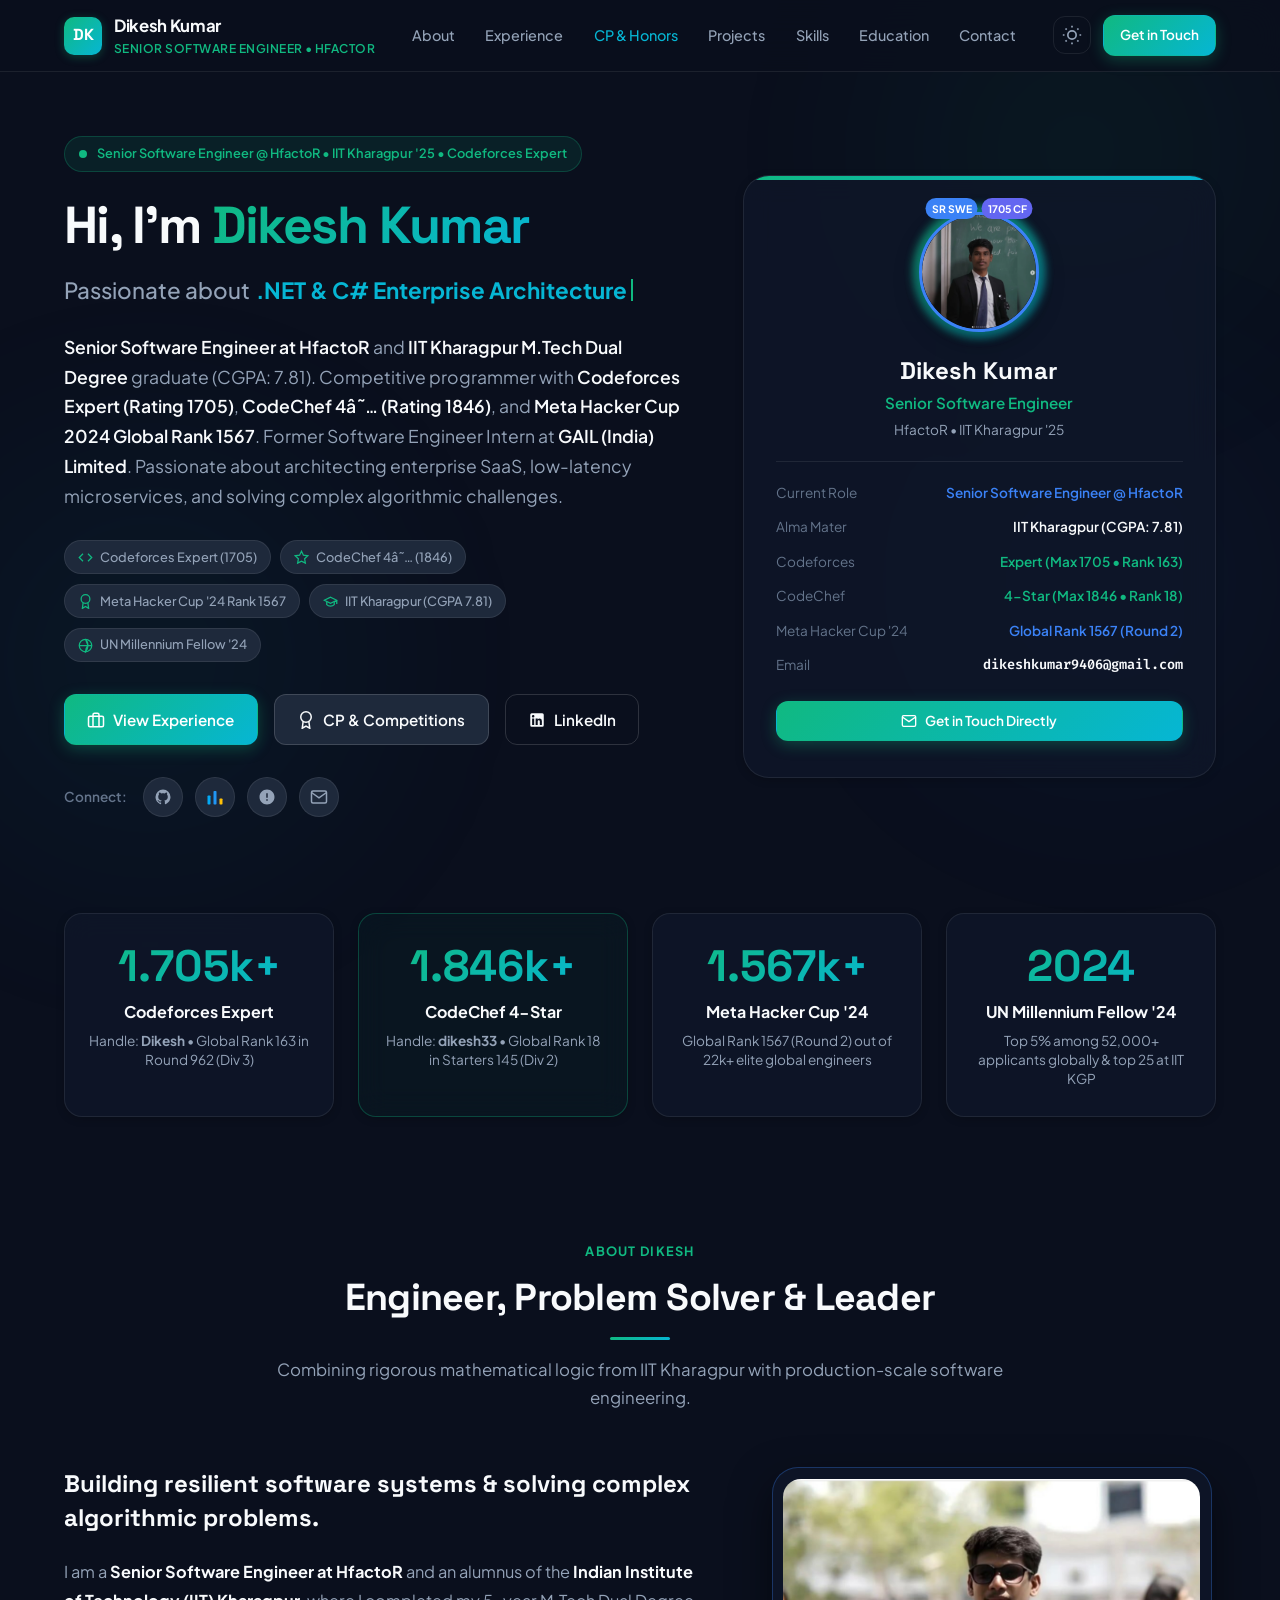
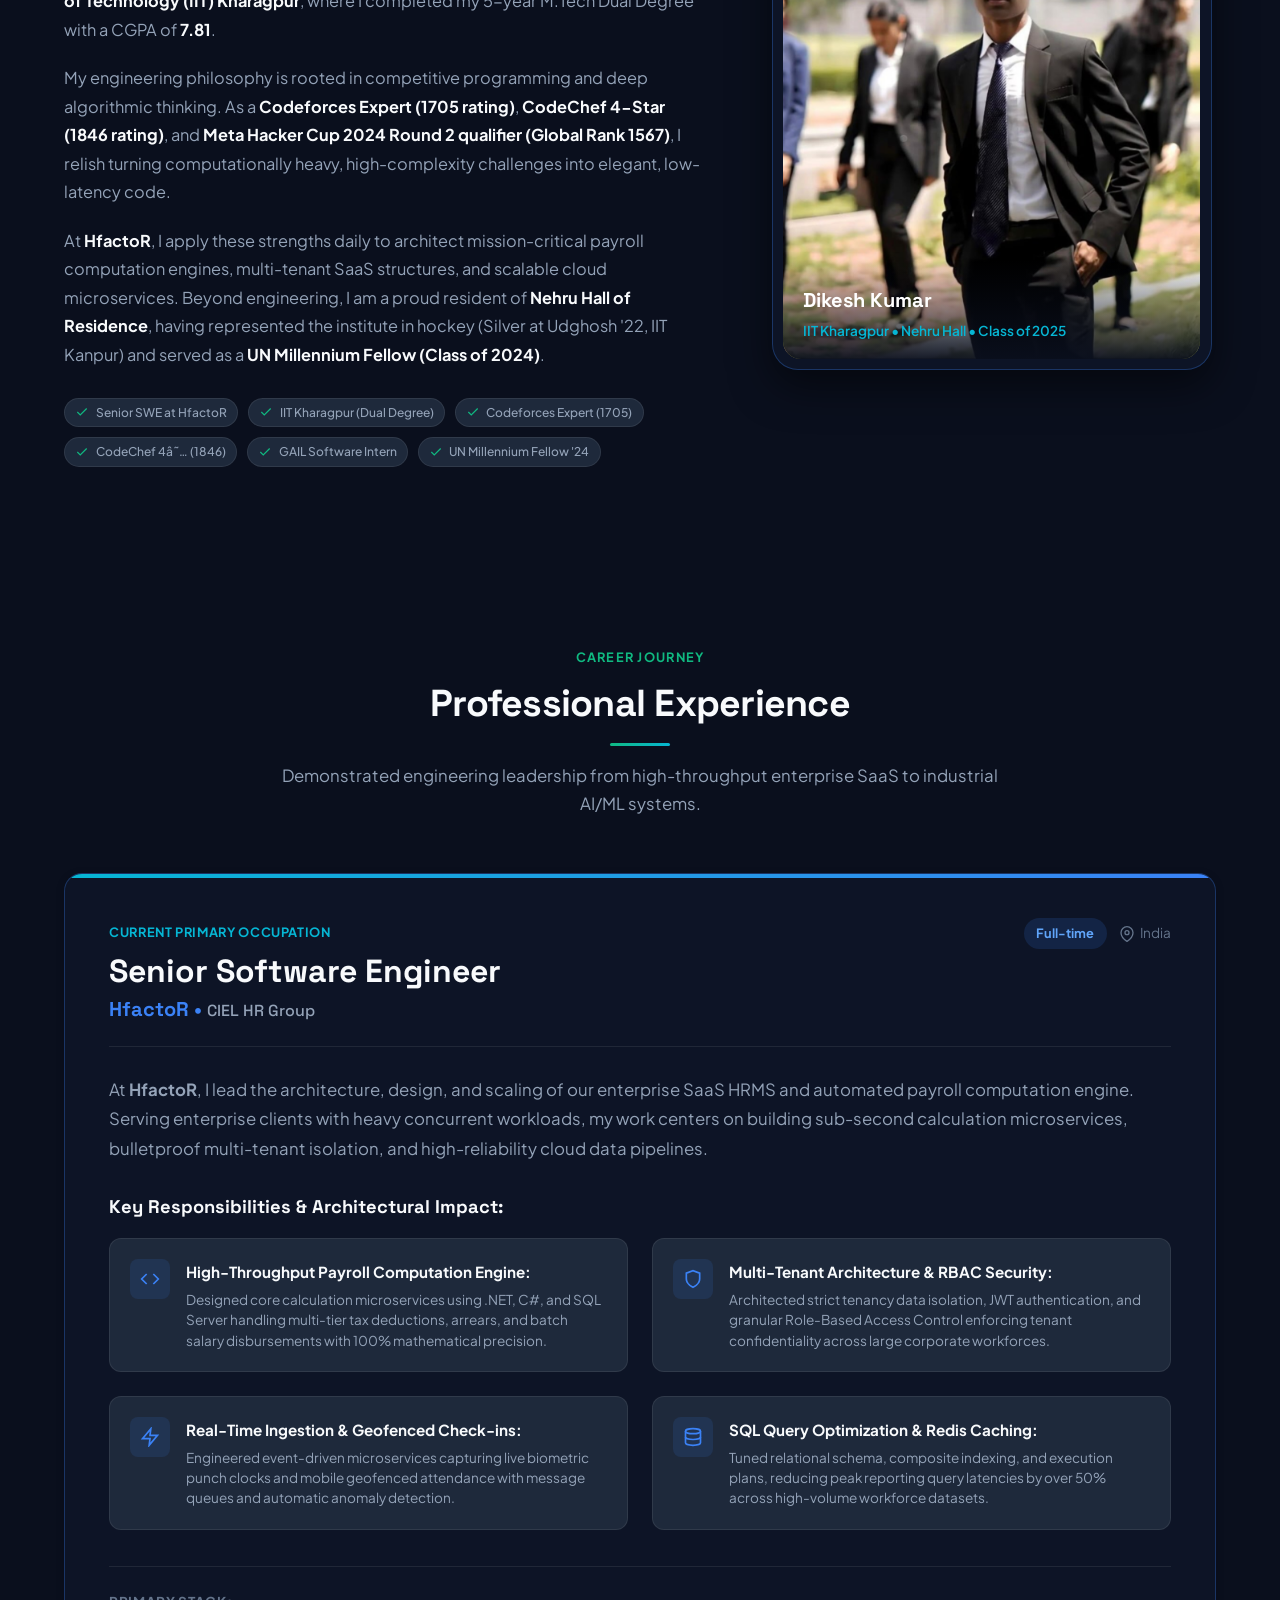
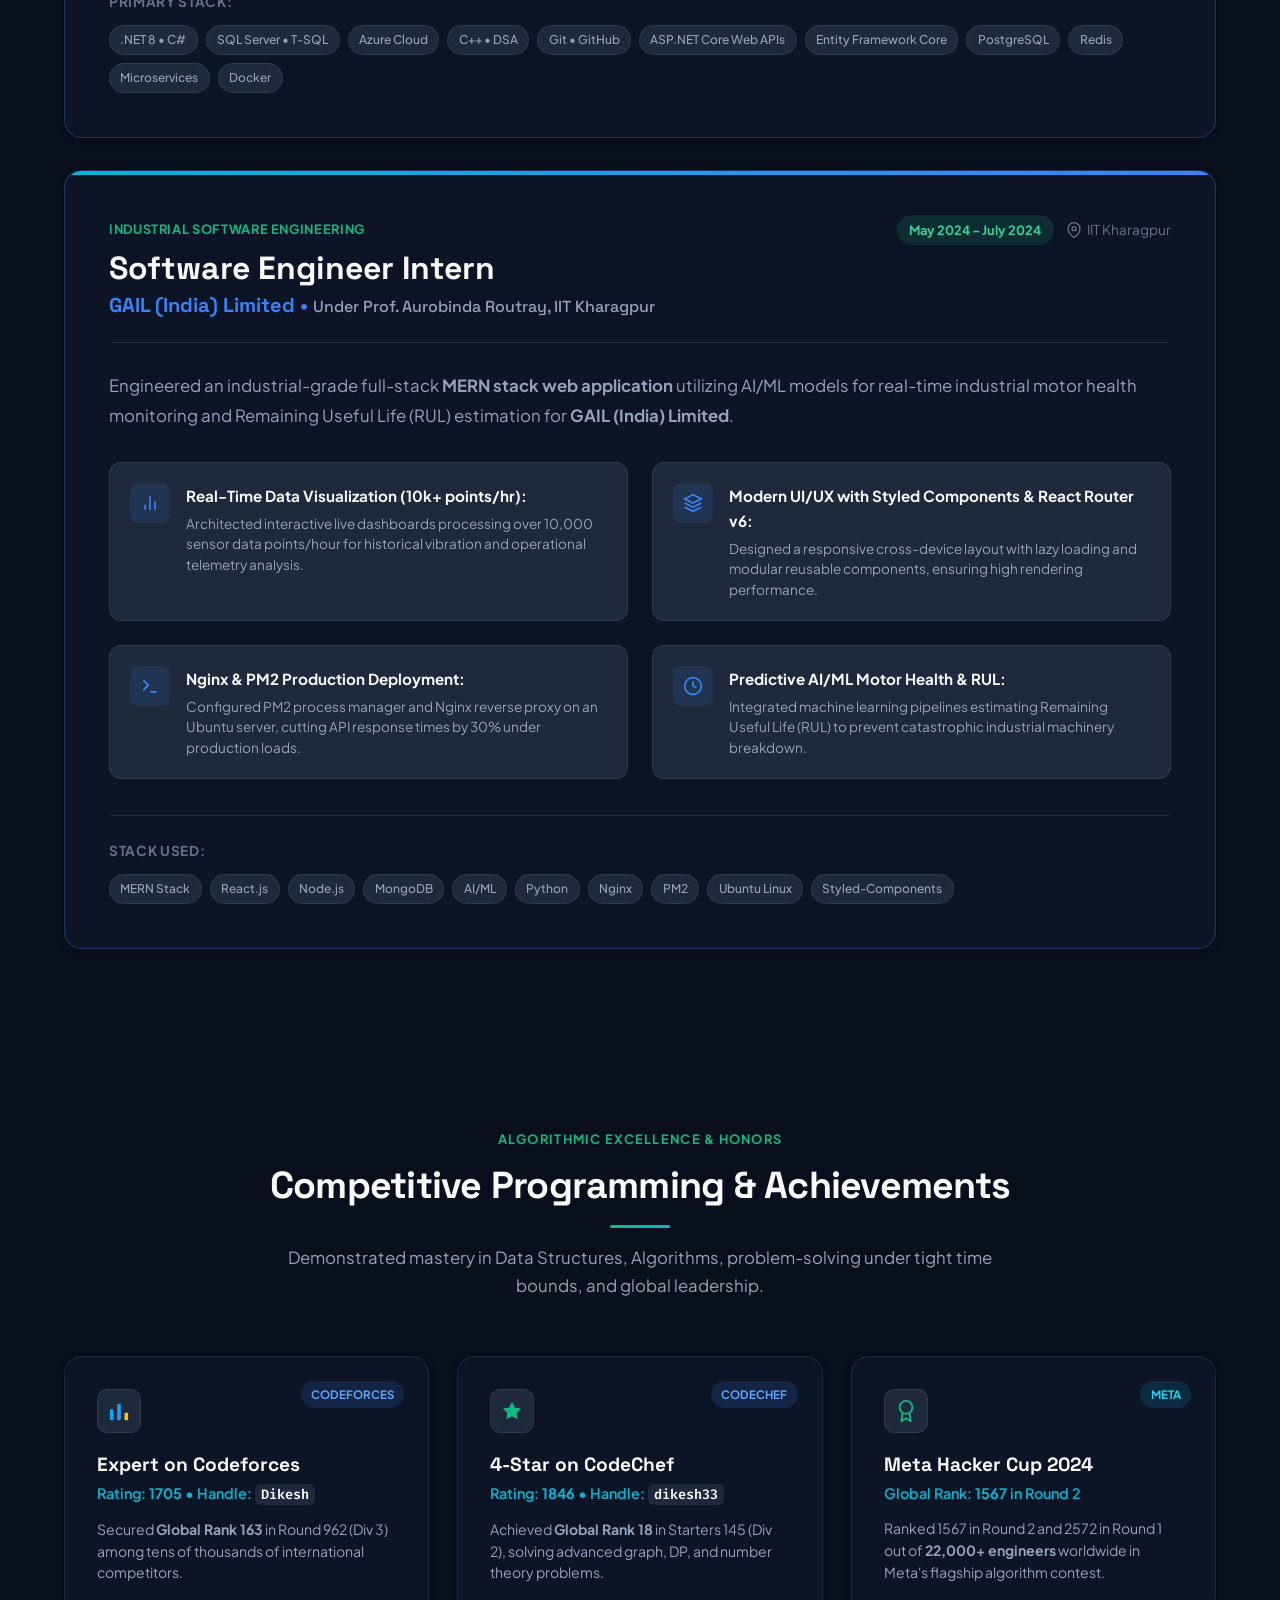
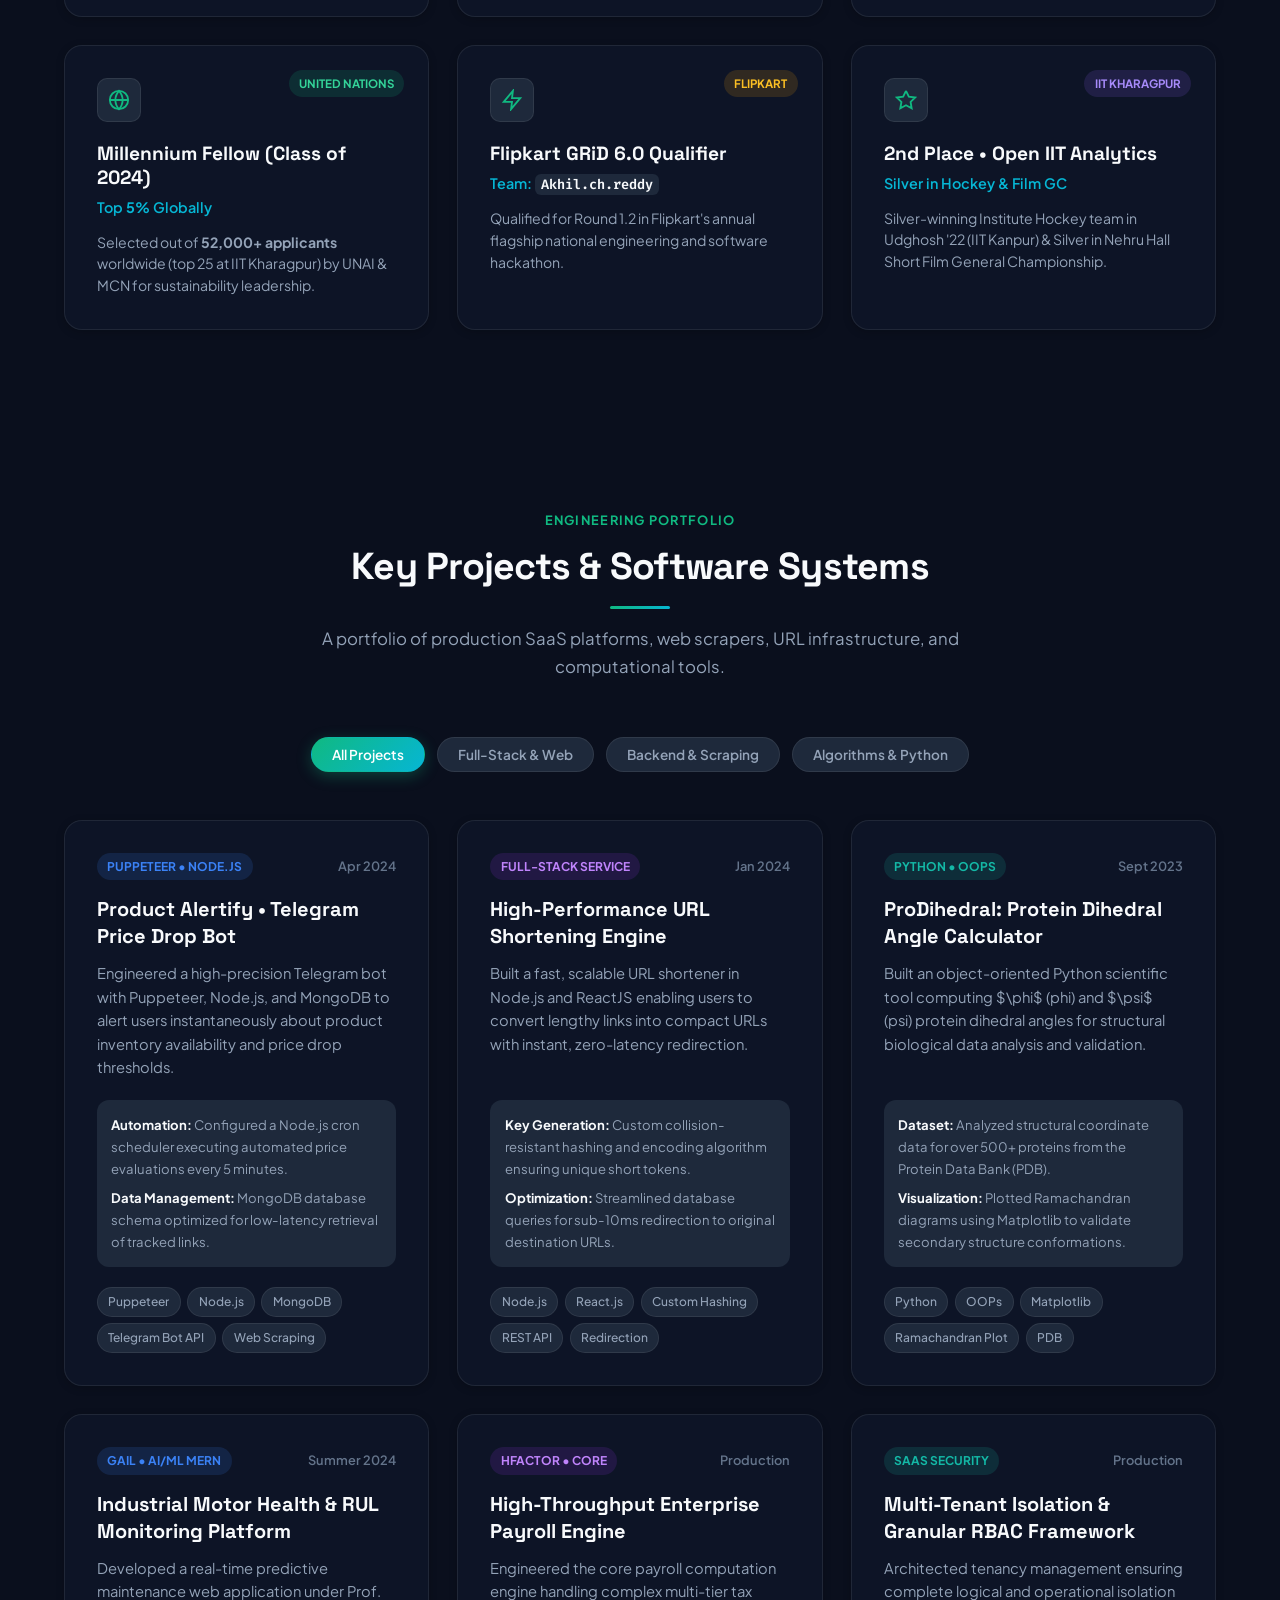
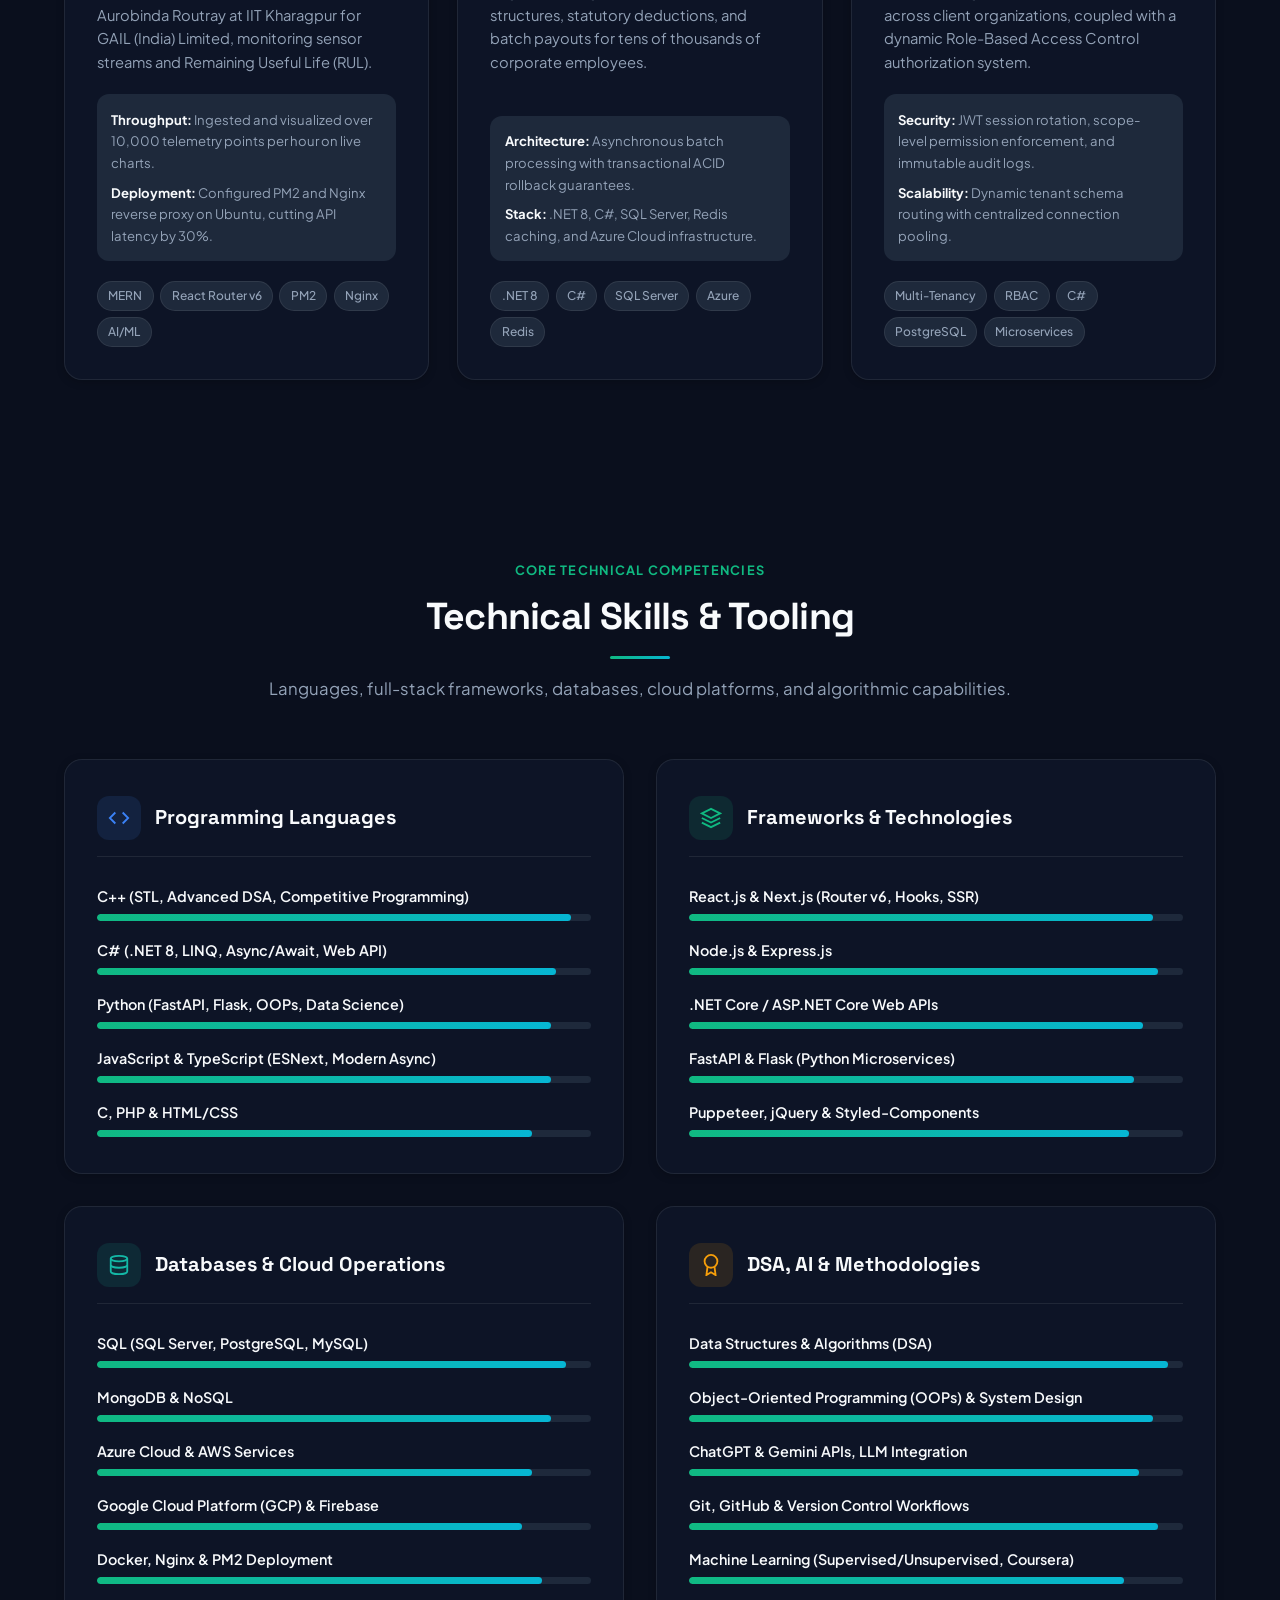
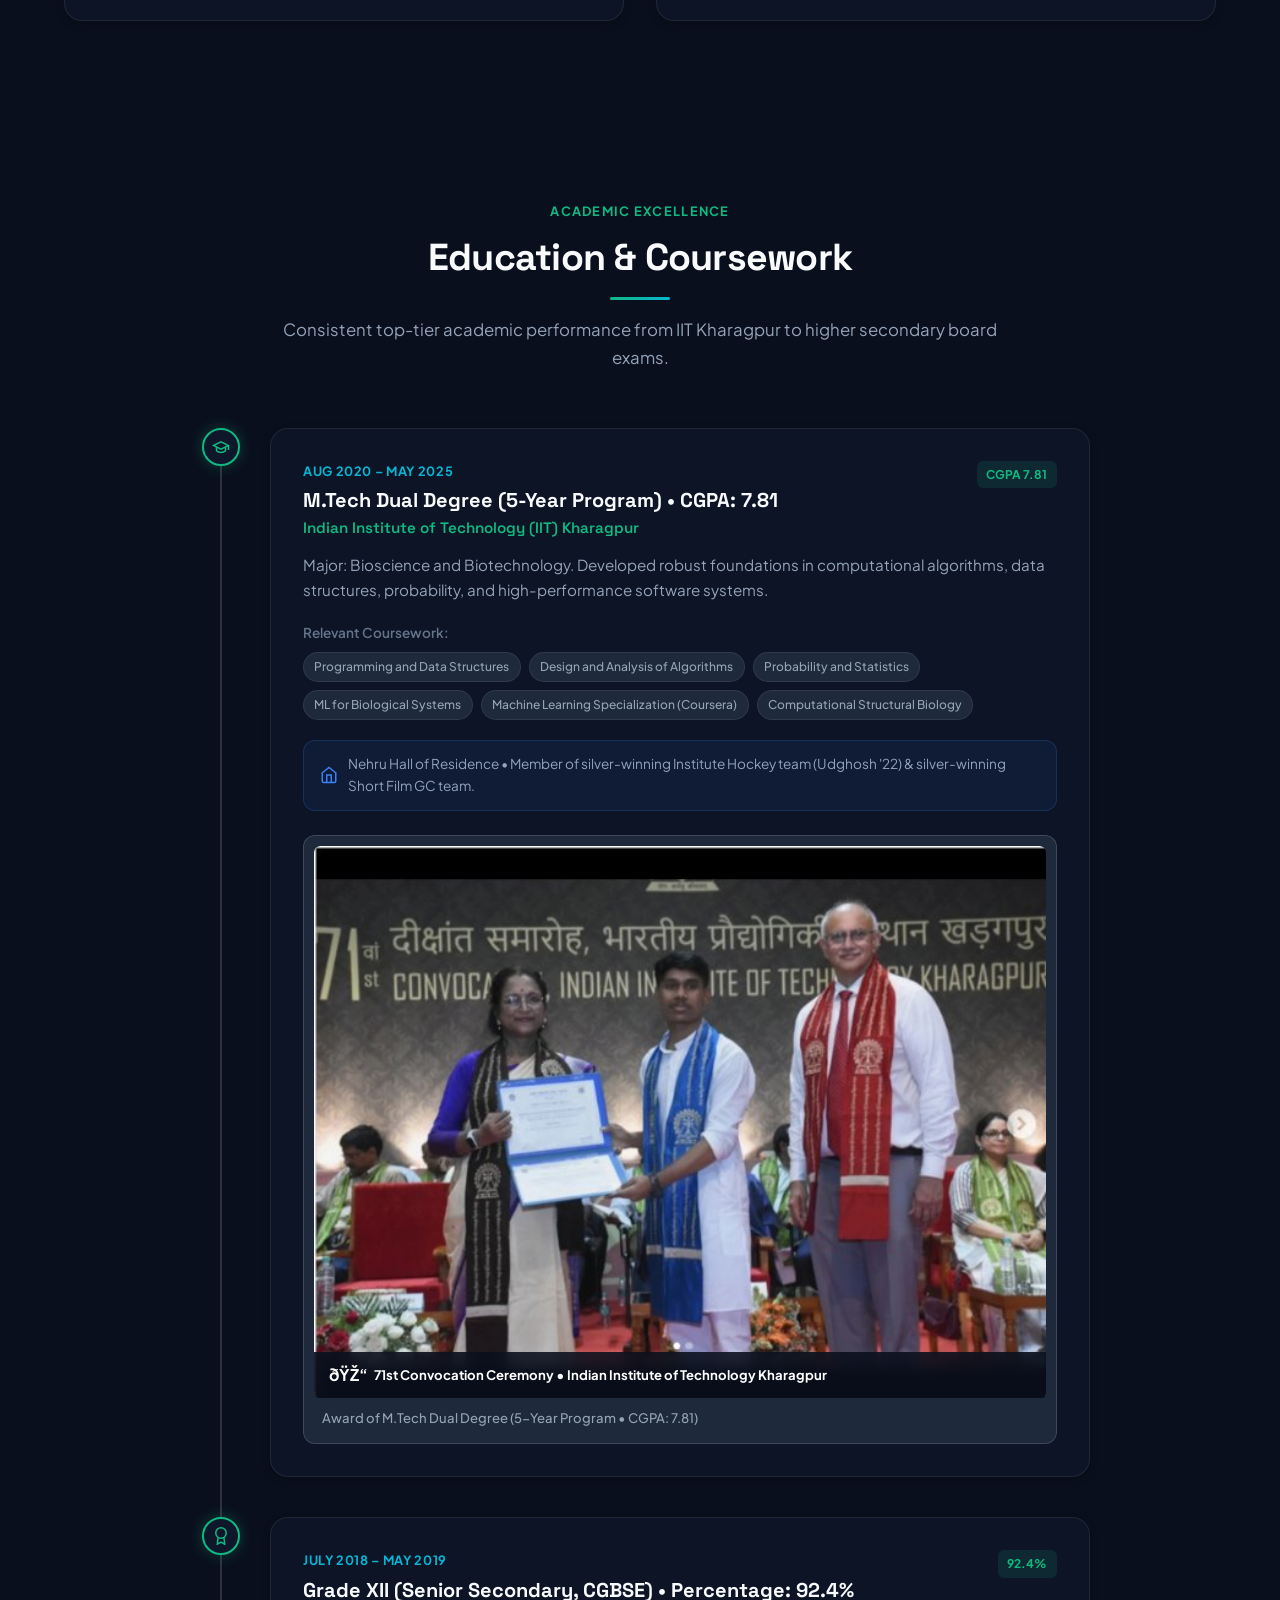
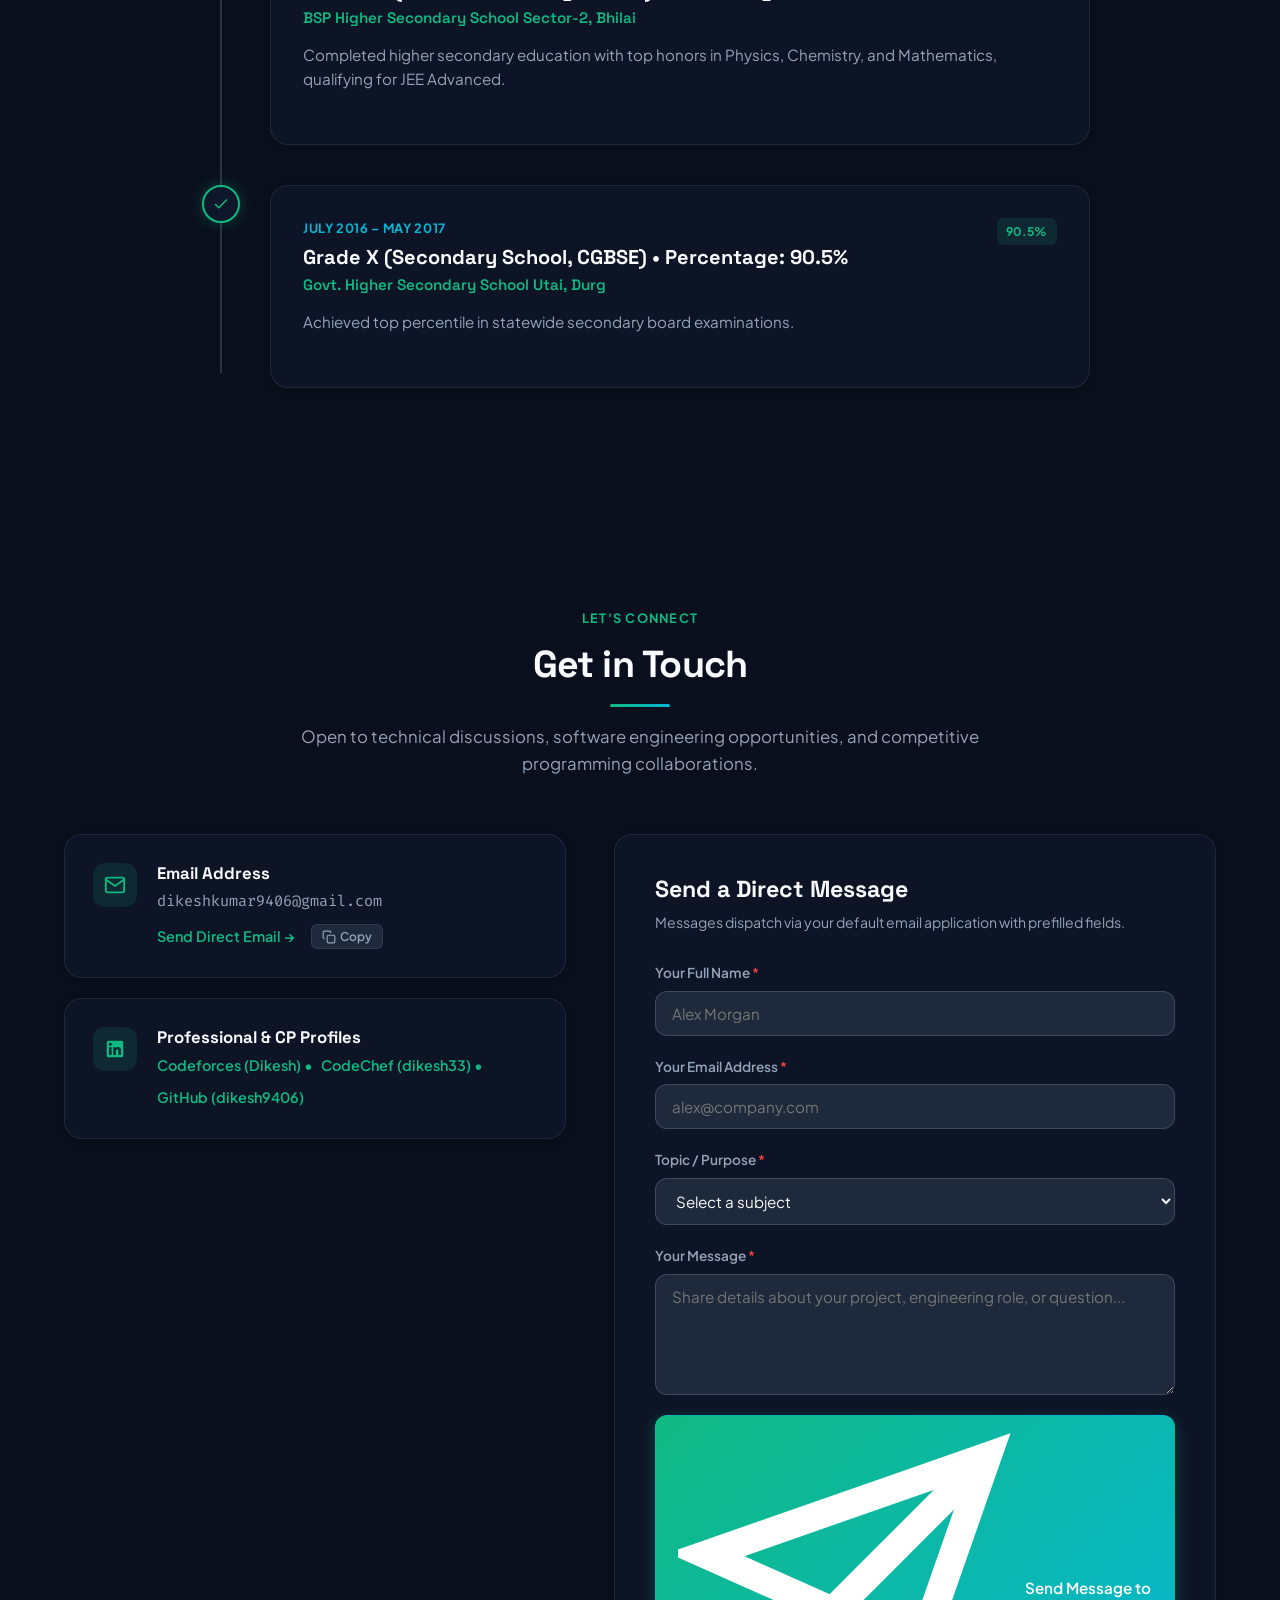
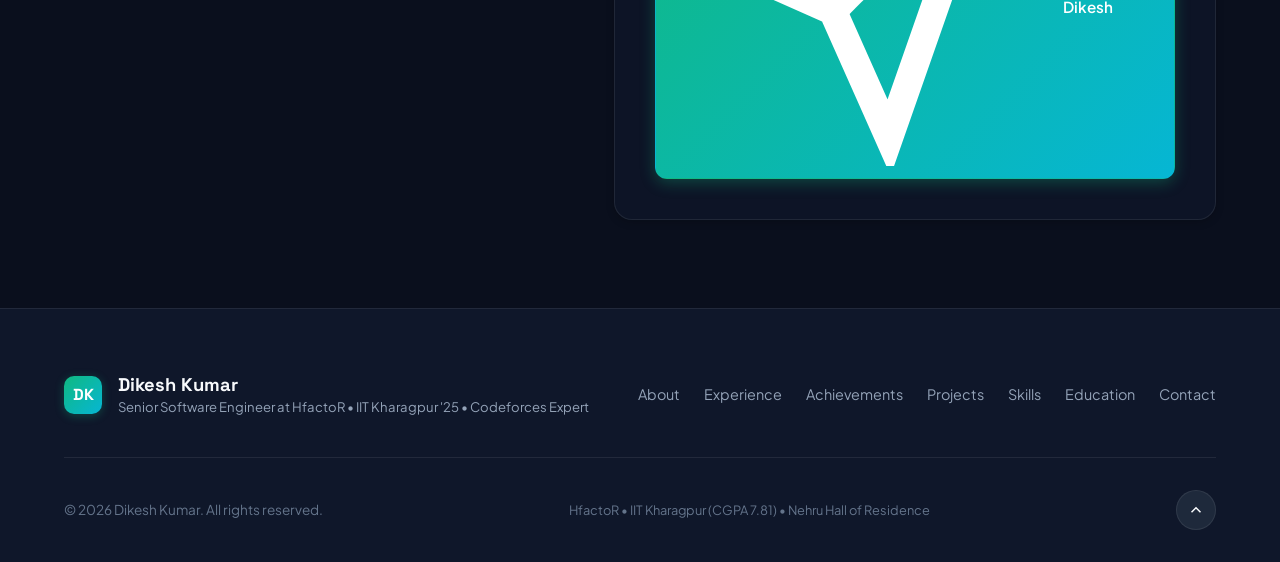
==== commit 5021ff84: "SEO: full meta tags, JSON-LD schema, OG/Twitter cards, sitemap, robots.txt" ====
--- a/index.html
+++ b/index.html
@@ -1,24 +1,70 @@
-<!DOCTYPE html>
+﻿<!DOCTYPE html>
 <html lang="en" data-theme="dark">
 <head>
   <meta charset="UTF-8">
   <meta name="viewport" content="width=device-width, initial-scale=1.0">
-  <title>Dikesh Kumar | Senior Software Engineer at HfactoR | IIT Kharagpur</title>
-  <meta name="description" content="Portfolio of Dikesh Kumar - Senior Software Engineer at HfactoR, IIT Kharagpur Dual Degree (CGPA: 7.81), Codeforces Expert (1705), CodeChef 4-Star (1846), Meta Hacker Cup R2 Qualifier, UN Millennium Fellow.">
-  <meta name="keywords" content="Dikesh Kumar, Senior Software Engineer, HfactoR, IIT Kharagpur, Codeforces Expert, CodeChef 4 Star, GAIL Intern, .NET, C++, C#, Python, SQL, Azure, DSA">
+
+  <!-- PRIMARY SEO -->
+  <title>Dikesh Kumar | Software Engineer | IIT Kharagpur</title>
+  <meta name="description" content="Dikesh Kumar — Senior Software Engineer at HfactoR, IIT Kharagpur M.Tech 2025, Codeforces Expert (1705, Handle: Dikesh), CodeChef 4-Star (1846, Handle: dikesh33), UN Millennium Fellow 2024, Meta Hacker Cup Global Rank 1567.">
+  <meta name="keywords" content="Dikesh Kumar, dikesh kumar iit kharagpur, dikesh9406, Dikesh codeforces, dikesh33 codechef, software engineer IIT Kharagpur, HfactoR engineer, Dikesh Kumar portfolio, Dikesh Kumar developer">
   <meta name="author" content="Dikesh Kumar">
-  
-  <!-- Open Graph / Social Sharing -->
-  <meta property="og:type" content="website">
-  <meta property="og:title" content="Dikesh Kumar | Senior Software Engineer & Algorithmic Problem Solver">
-  <meta property="og:description" content="Senior Software Engineer at HfactoR, IIT Kharagpur Alum, Codeforces Expert (1705), CodeChef 4★ (1846), Meta Hacker Cup '24 (Global Rank 1567).">
-  
-  <!-- Google Fonts -->
+  <meta name="robots" content="index, follow, max-snippet:-1, max-image-preview:large">
+  <link rel="canonical" href="https://dikesh-kumar.netlify.app/">
+
+  <!-- OPEN GRAPH -->
+  <meta property="og:type" content="profile">
+  <meta property="og:url" content="https://dikesh-kumar.netlify.app/">
+  <meta property="og:title" content="Dikesh Kumar | Software Engineer | IIT Kharagpur">
+  <meta property="og:description" content="Senior Software Engineer at HfactoR. IIT Kharagpur M.Tech 2025. Codeforces Expert (1705) · CodeChef 4-Star (1846) · UN Millennium Fellow 2024 · Meta Hacker Cup Global Rank 1567.">
+  <meta property="og:image" content="https://dikesh-kumar.netlify.app/assets/images/dikesh-profile.png">
+  <meta property="og:image:alt" content="Dikesh Kumar - Software Engineer">
+  <meta property="og:site_name" content="Dikesh Kumar - Portfolio">
+  <meta property="og:locale" content="en_IN">
+  <meta property="profile:first_name" content="Dikesh">
+  <meta property="profile:last_name" content="Kumar">
+  <meta property="profile:username" content="dikesh9406">
+
+  <!-- TWITTER CARD -->
+  <meta name="twitter:card" content="summary_large_image">
+  <meta name="twitter:title" content="Dikesh Kumar | Software Engineer | IIT Kharagpur">
+  <meta name="twitter:description" content="Senior Software Engineer at HfactoR. IIT KGP M.Tech 2025. Codeforces Expert 1705 · CodeChef 4-Star 1846 · UN Millennium Fellow.">
+  <meta name="twitter:image" content="https://dikesh-kumar.netlify.app/assets/images/dikesh-profile.png">
+
+  <!-- JSON-LD STRUCTURED DATA -->
+  <script type="application/ld+json">
+  {
+    "@context": "https://schema.org",
+    "@type": "Person",
+    "name": "Dikesh Kumar",
+    "alternateName": ["dikesh9406", "Dikesh", "dikesh33"],
+    "url": "https://dikesh-kumar.netlify.app/",
+    "image": "https://dikesh-kumar.netlify.app/assets/images/dikesh-profile.png",
+    "email": "dikeshkumar9406@gmail.com",
+    "description": "Senior Software Engineer at HfactoR, IIT Kharagpur M.Tech Dual Degree graduate 2025, Codeforces Expert max rating 1705, CodeChef 4-Star max rating 1846, UN Millennium Fellow 2024, Meta Hacker Cup 2024 Global Rank 1567.",
+    "jobTitle": "Senior Software Engineer",
+    "worksFor": { "@type": "Organization", "name": "HfactoR" },
+    "alumniOf": {
+      "@type": "CollegeOrUniversity",
+      "name": "Indian Institute of Technology Kharagpur",
+      "sameAs": "https://www.iitkgp.ac.in/"
+    },
+    "sameAs": [
+      "https://github.com/dikesh9406",
+      "https://codeforces.com/profile/Dikesh",
+      "https://www.codechef.com/users/dikesh33"
+    ],
+    "knowsAbout": ["Software Engineering","Competitive Programming","MERN Stack","C++","Python","React.js","Node.js","Machine Learning"],
+    "award": ["UN Millennium Fellow 2024","Codeforces Expert Rating 1705","CodeChef 4-Star Rating 1846","Meta Hacker Cup 2024 Global Rank 1567","Open IIT Data Analytics 2nd Place"]
+  }
+  </script>
+
+  <!-- GOOGLE FONTS -->
   <link rel="preconnect" href="https://fonts.googleapis.com">
   <link rel="preconnect" href="https://fonts.gstatic.com" crossorigin>
   <link href="https://fonts.googleapis.com/css2?family=Plus+Jakarta+Sans:wght@300;400;500;600;700;800&family=Space+Grotesk:wght@500;600;700&family=Fira+Code:wght@400;500;600&display=swap" rel="stylesheet">
-  
-  <!-- Stylesheet -->
+
+  <!-- STYLESHEET -->
   <link rel="stylesheet" href="styles.css">
   <link rel="icon" href="data:image/svg+xml,<svg xmlns='http://www.w3.org/2000/svg' viewBox='0 0 100 100'><rect width='100' height='100' rx='20' fill='%233b82f6'/><text x='50%' y='55%' dominant-baseline='middle' text-anchor='middle' font-family='sans-serif' font-weight='bold' font-size='48' fill='%23ffffff'>DK</text></svg>">
 </head>
@@ -108,7 +154,7 @@
 
           <p class="hero-description">
             <strong>Senior Software Engineer at HfactoR</strong> and <strong>IIT Kharagpur M.Tech Dual Degree</strong> graduate (CGPA: 7.81). 
-            Competitive programmer with <strong>Codeforces Expert (Rating 1705)</strong>, <strong>CodeChef 4★ (Rating 1846)</strong>, 
+            Competitive programmer with <strong>Codeforces Expert (Rating 1705)</strong>, <strong>CodeChef 4â˜… (Rating 1846)</strong>, 
             and <strong>Meta Hacker Cup 2024 Global Rank 1567</strong>. Former Software Engineer Intern at <strong>GAIL (India) Limited</strong>. 
             Passionate about architecting enterprise SaaS, low-latency microservices, and solving complex algorithmic challenges.
           </p>
@@ -116,7 +162,7 @@
           <!-- Key Quick Tech Badges -->
           <div class="hero-pills">
             <span class="pill"><svg viewBox="0 0 24 24" fill="none" stroke="currentColor" stroke-width="2"><polyline points="16 18 22 12 16 6"/><polyline points="8 6 2 12 8 18"/></svg> Codeforces Expert (1705)</span>
-            <span class="pill"><svg viewBox="0 0 24 24" fill="none" stroke="currentColor" stroke-width="2"><polygon points="12 2 15.09 8.26 22 9.27 17 14.14 18.18 21.02 12 17.77 5.82 21.02 7 14.14 2 9.27 8.91 8.26 12 2"/></svg> CodeChef 4★ (1846)</span>
+            <span class="pill"><svg viewBox="0 0 24 24" fill="none" stroke="currentColor" stroke-width="2"><polygon points="12 2 15.09 8.26 22 9.27 17 14.14 18.18 21.02 12 17.77 5.82 21.02 7 14.14 2 9.27 8.91 8.26 12 2"/></svg> CodeChef 4â˜… (1846)</span>
             <span class="pill"><svg viewBox="0 0 24 24" fill="none" stroke="currentColor" stroke-width="2"><circle cx="12" cy="8" r="7"/><polyline points="8.21 13.89 7 23 12 20 17 23 15.79 13.88"/></svg> Meta Hacker Cup '24 Rank 1567</span>
             <span class="pill"><svg viewBox="0 0 24 24" fill="none" stroke="currentColor" stroke-width="2"><path d="M22 10v6M2 10l10-5 10 5-10 5z"/><path d="M6 12v5c3 3 9 3 12 0v-5"/></svg> IIT Kharagpur (CGPA 7.81)</span>
             <span class="pill"><svg viewBox="0 0 24 24" fill="none" stroke="currentColor" stroke-width="2"><circle cx="12" cy="12" r="10"/><path d="M2 12h20M12 2a15.3 15.3 0 0 1 4 10 15.3 15.3 0 0 1-4 10 15.3 15.3 0 0 1 4-10z"/></svg> UN Millennium Fellow '24</span>
@@ -292,7 +338,7 @@
               <span class="tag tag-featured"><svg viewBox="0 0 24 24" width="14" height="14" fill="none" stroke="currentColor" stroke-width="2"><polyline points="20 6 9 17 4 12"/></svg> Senior SWE at HfactoR</span>
               <span class="tag tag-featured"><svg viewBox="0 0 24 24" width="14" height="14" fill="none" stroke="currentColor" stroke-width="2"><polyline points="20 6 9 17 4 12"/></svg> IIT Kharagpur (Dual Degree)</span>
               <span class="tag tag-featured"><svg viewBox="0 0 24 24" width="14" height="14" fill="none" stroke="currentColor" stroke-width="2"><polyline points="20 6 9 17 4 12"/></svg> Codeforces Expert (1705)</span>
-              <span class="tag tag-featured"><svg viewBox="0 0 24 24" width="14" height="14" fill="none" stroke="currentColor" stroke-width="2"><polyline points="20 6 9 17 4 12"/></svg> CodeChef 4★ (1846)</span>
+              <span class="tag tag-featured"><svg viewBox="0 0 24 24" width="14" height="14" fill="none" stroke="currentColor" stroke-width="2"><polyline points="20 6 9 17 4 12"/></svg> CodeChef 4â˜… (1846)</span>
               <span class="tag tag-featured"><svg viewBox="0 0 24 24" width="14" height="14" fill="none" stroke="currentColor" stroke-width="2"><polyline points="20 6 9 17 4 12"/></svg> GAIL Software Intern</span>
               <span class="tag tag-featured"><svg viewBox="0 0 24 24" width="14" height="14" fill="none" stroke="currentColor" stroke-width="2"><polyline points="20 6 9 17 4 12"/></svg> UN Millennium Fellow '24</span>
             </div>
@@ -956,7 +1002,7 @@
                 <div class="convocation-img-wrap">
                   <img src="assets/images/iit-kgp-convocation.jpg" alt="Dikesh Kumar receiving M.Tech Dual Degree at 71st Convocation, IIT Kharagpur" class="convocation-photo">
                   <div class="convocation-ribbon">
-                    <span class="ribbon-icon">🎓</span> 71st Convocation Ceremony &bull; Indian Institute of Technology Kharagpur
+                    <span class="ribbon-icon">ðŸŽ“</span> 71st Convocation Ceremony &bull; Indian Institute of Technology Kharagpur
                   </div>
                 </div>
                 <div class="convocation-meta">
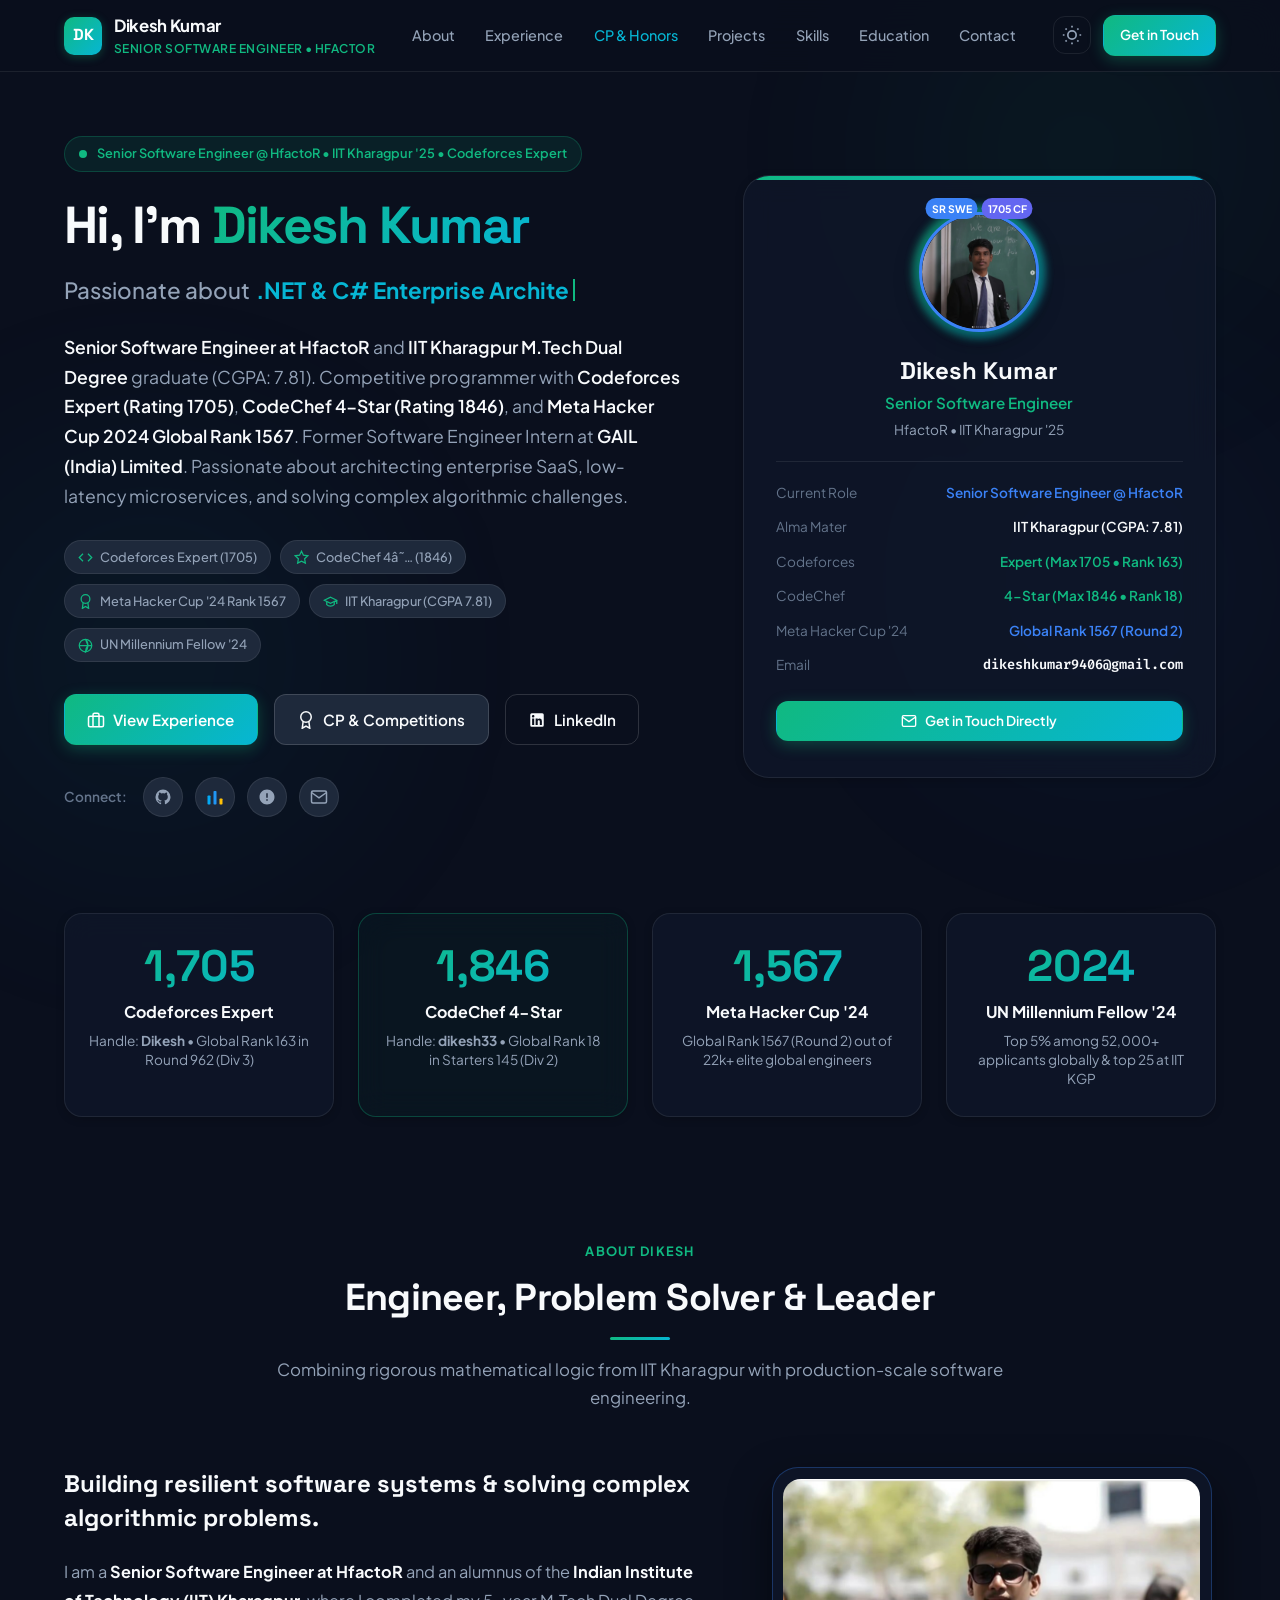
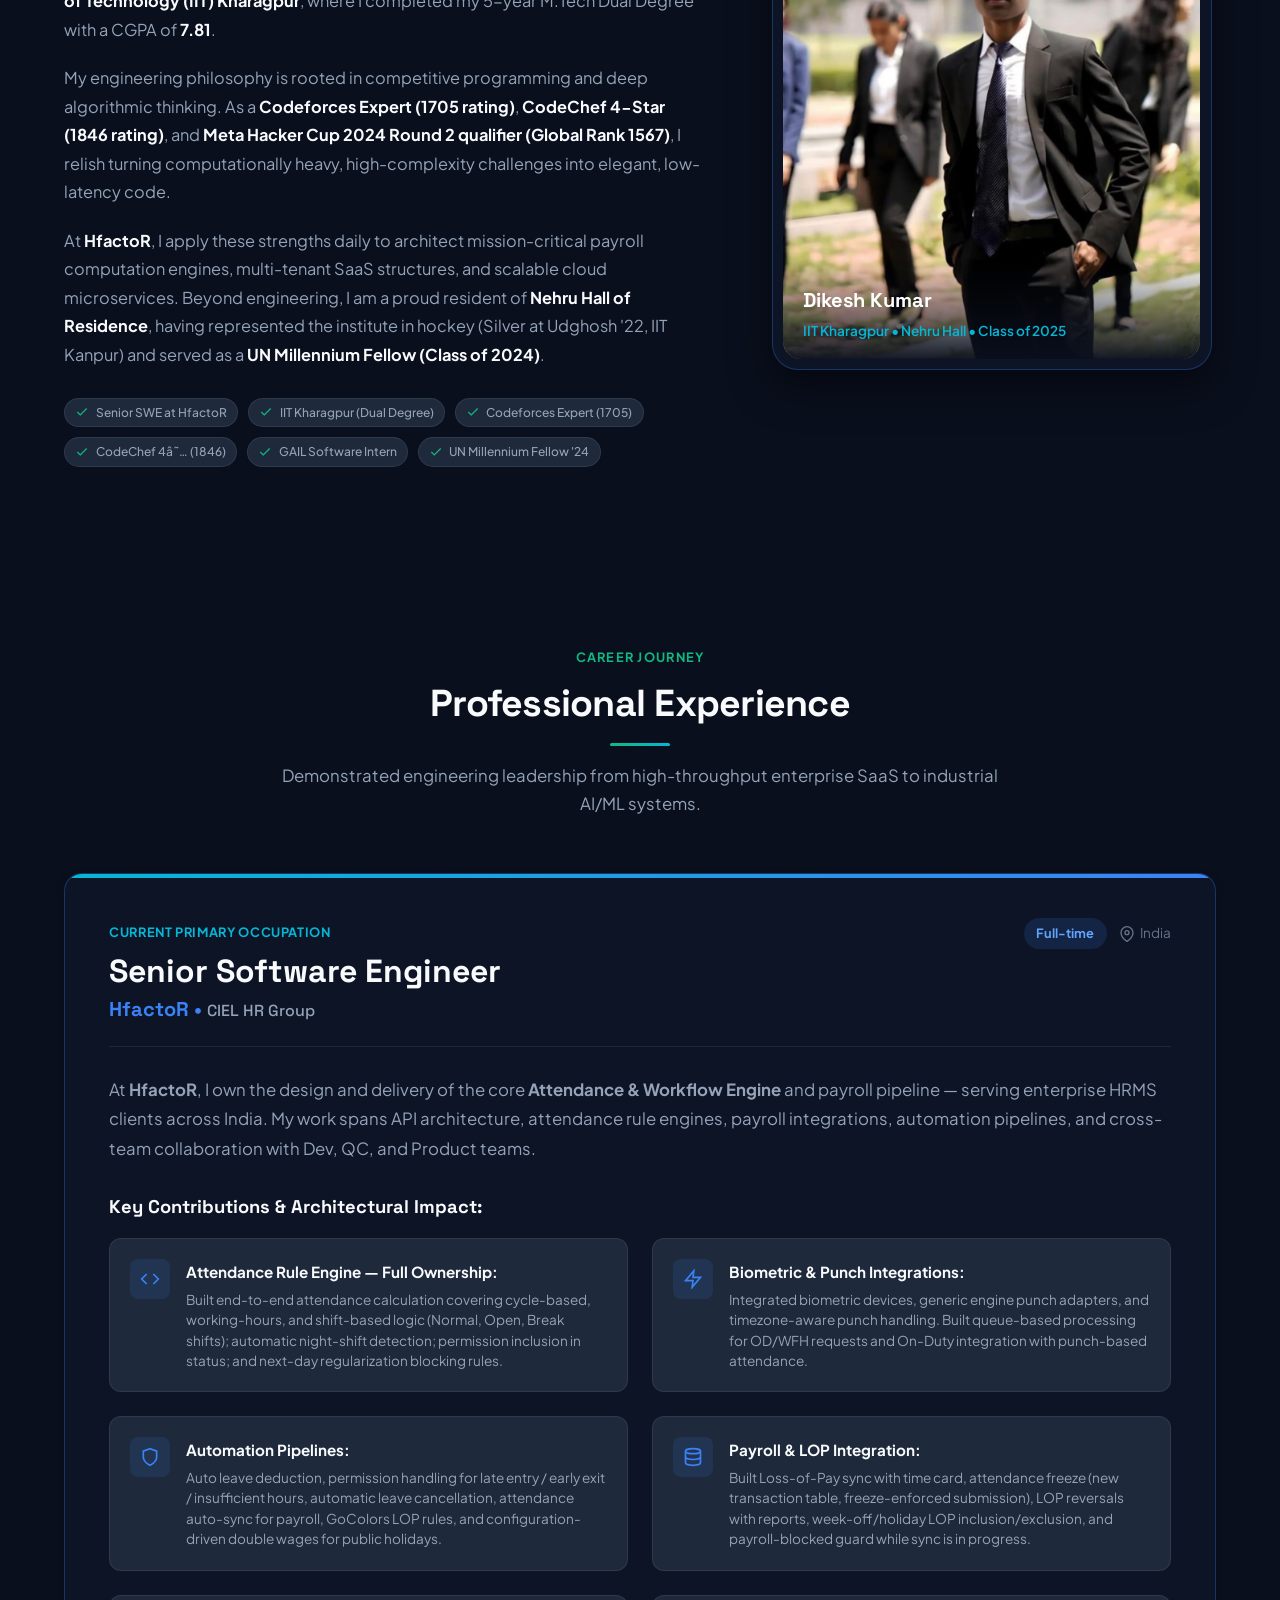
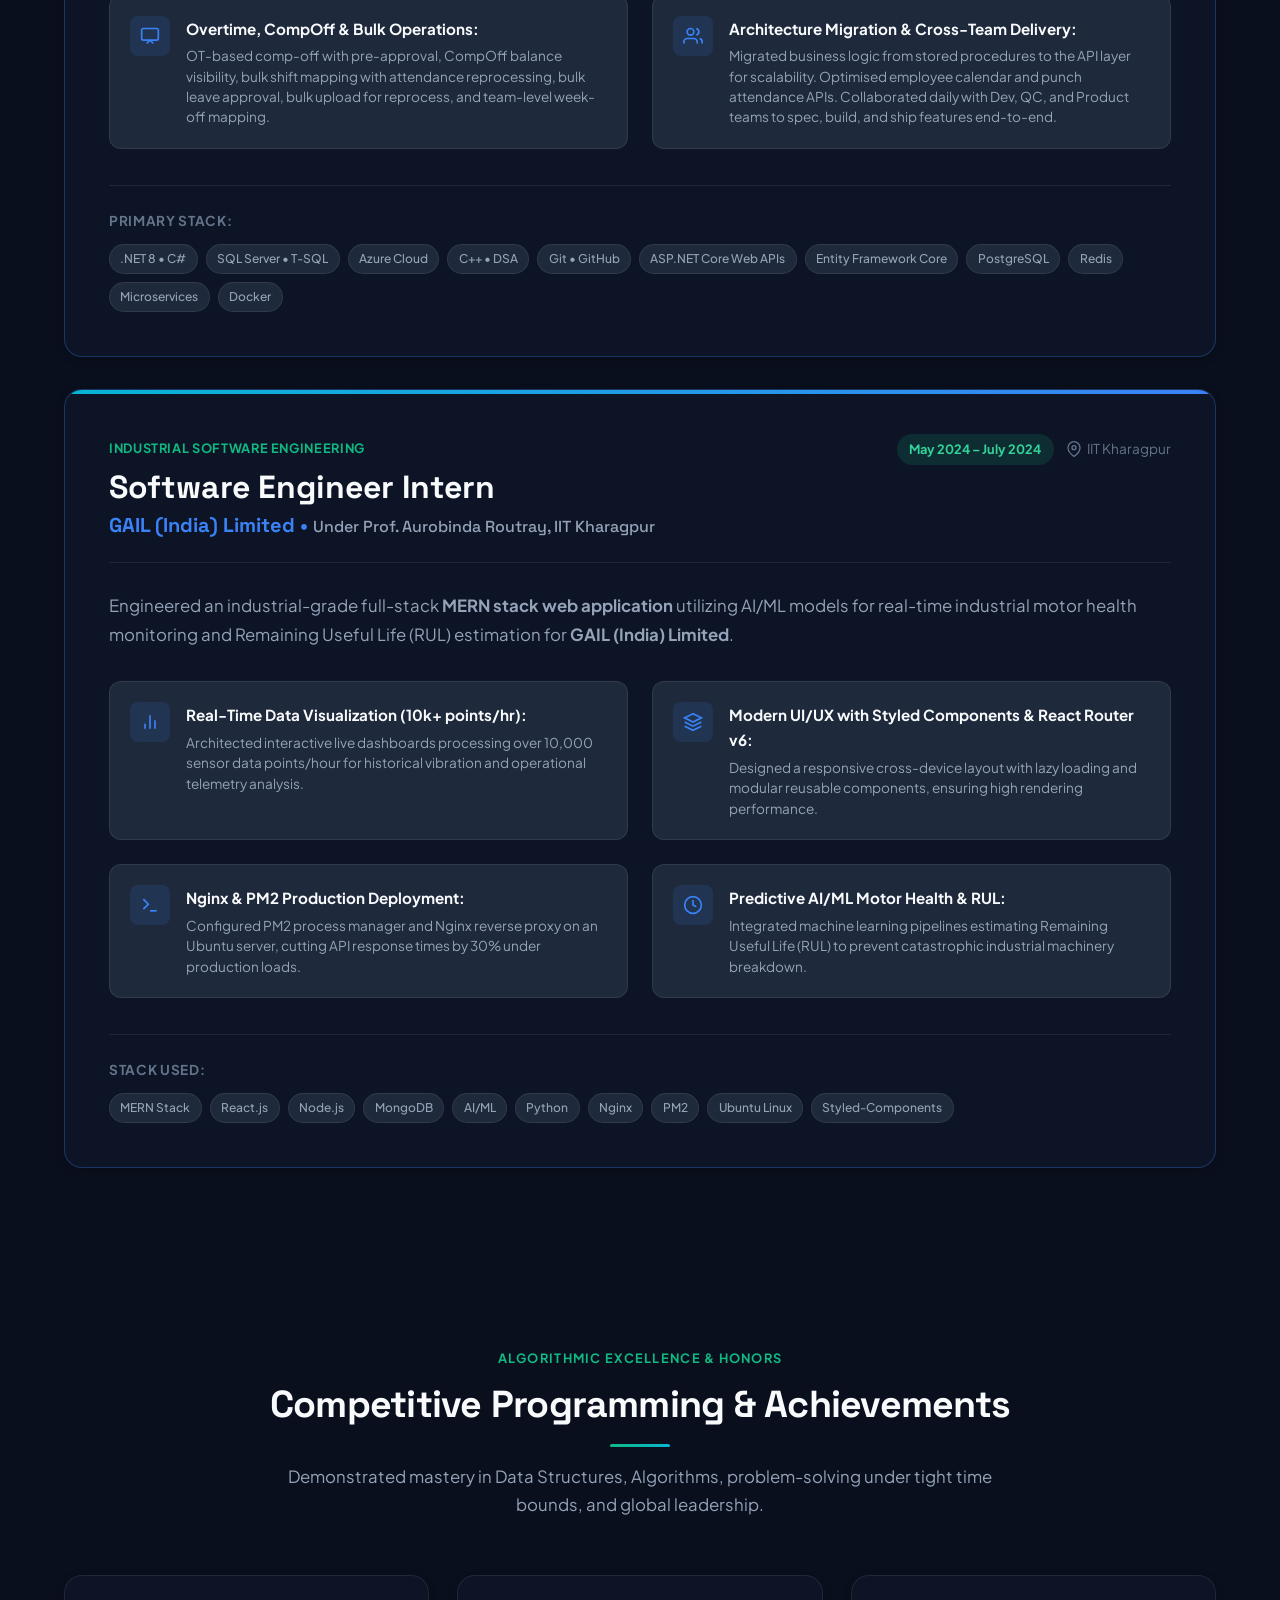
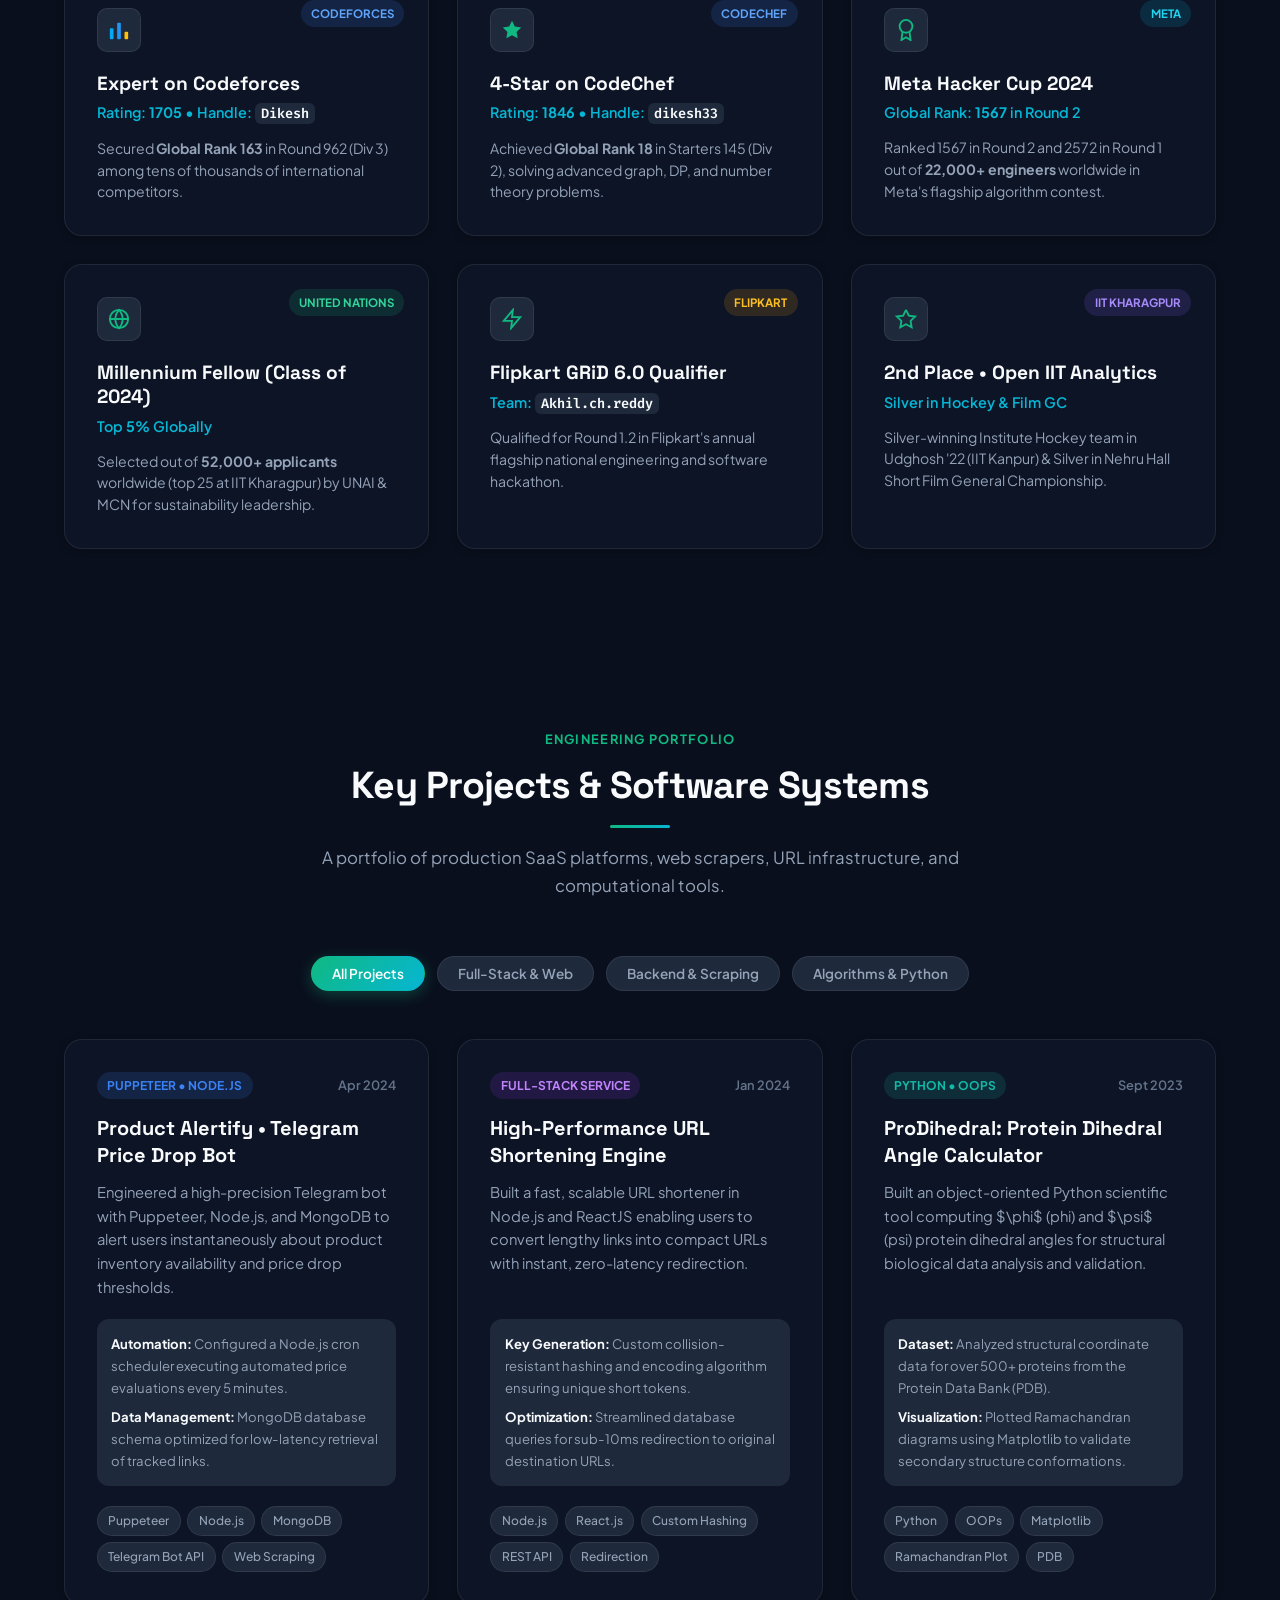
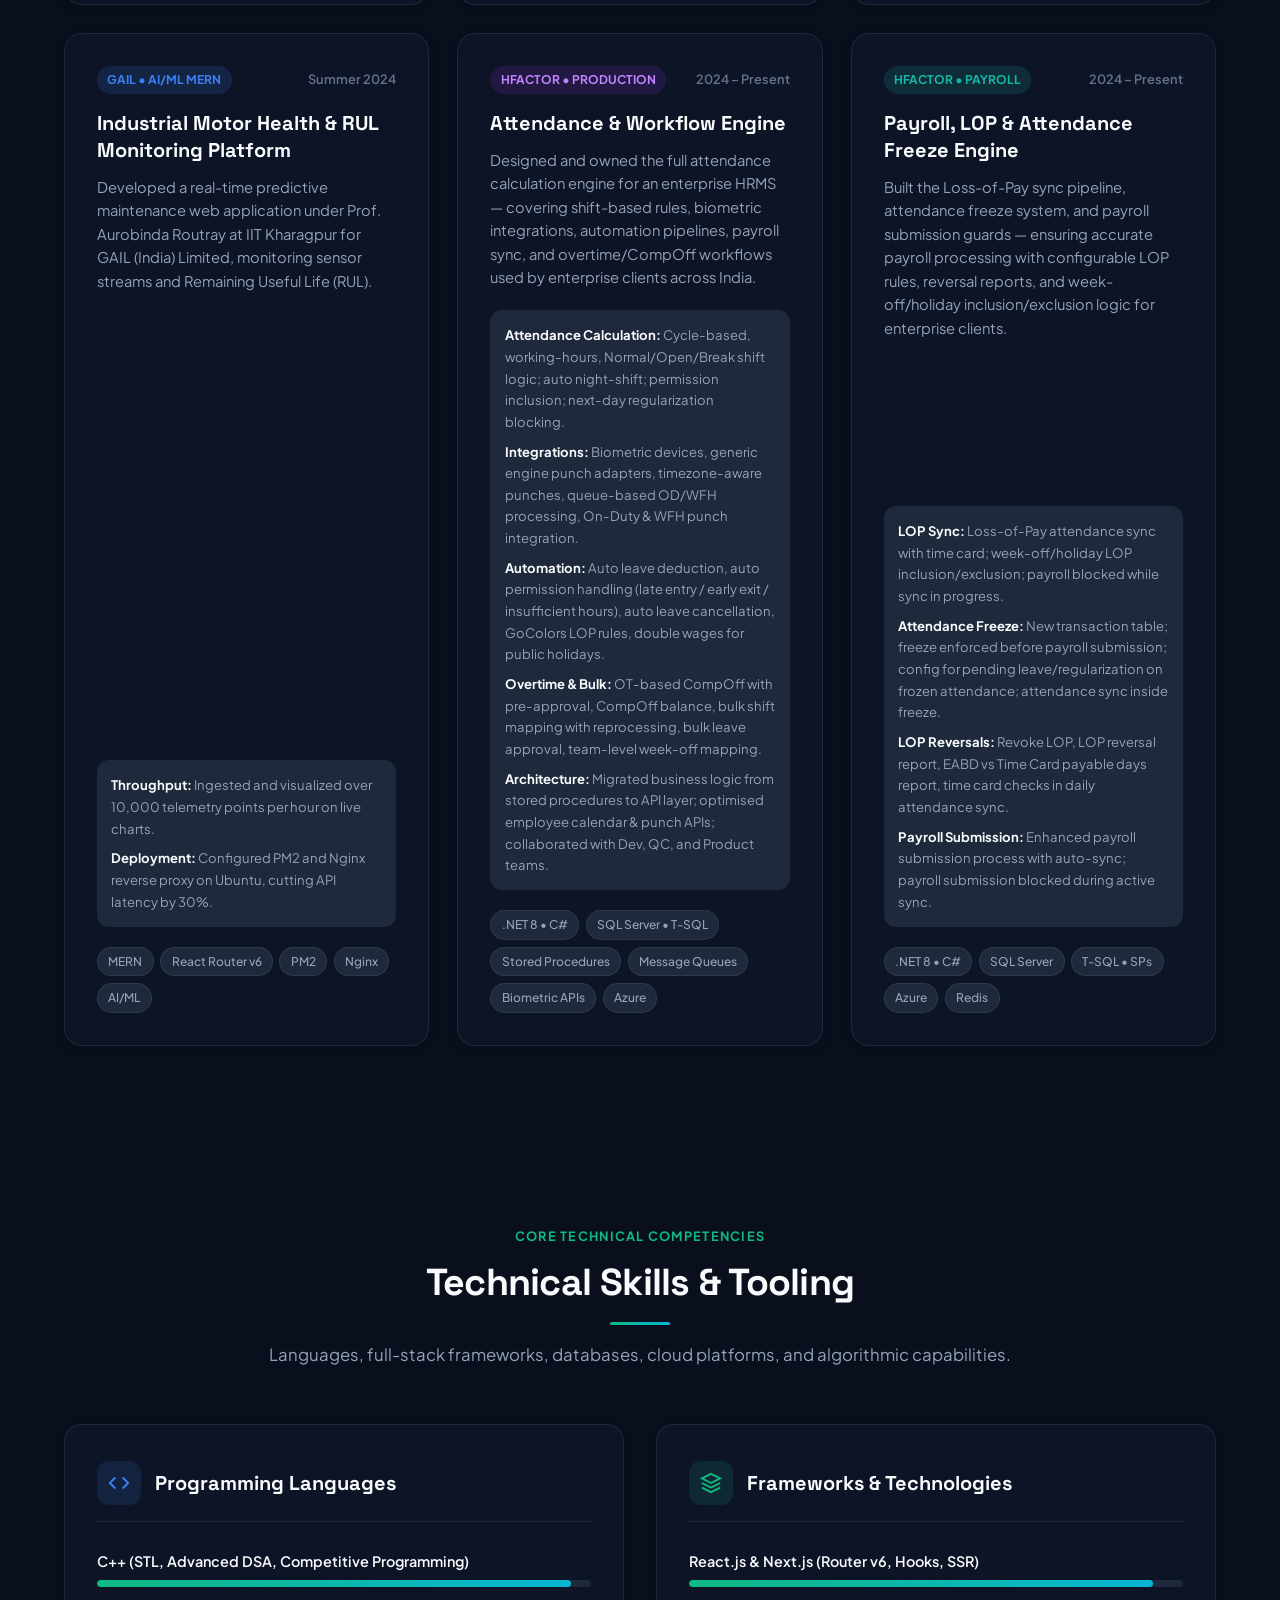
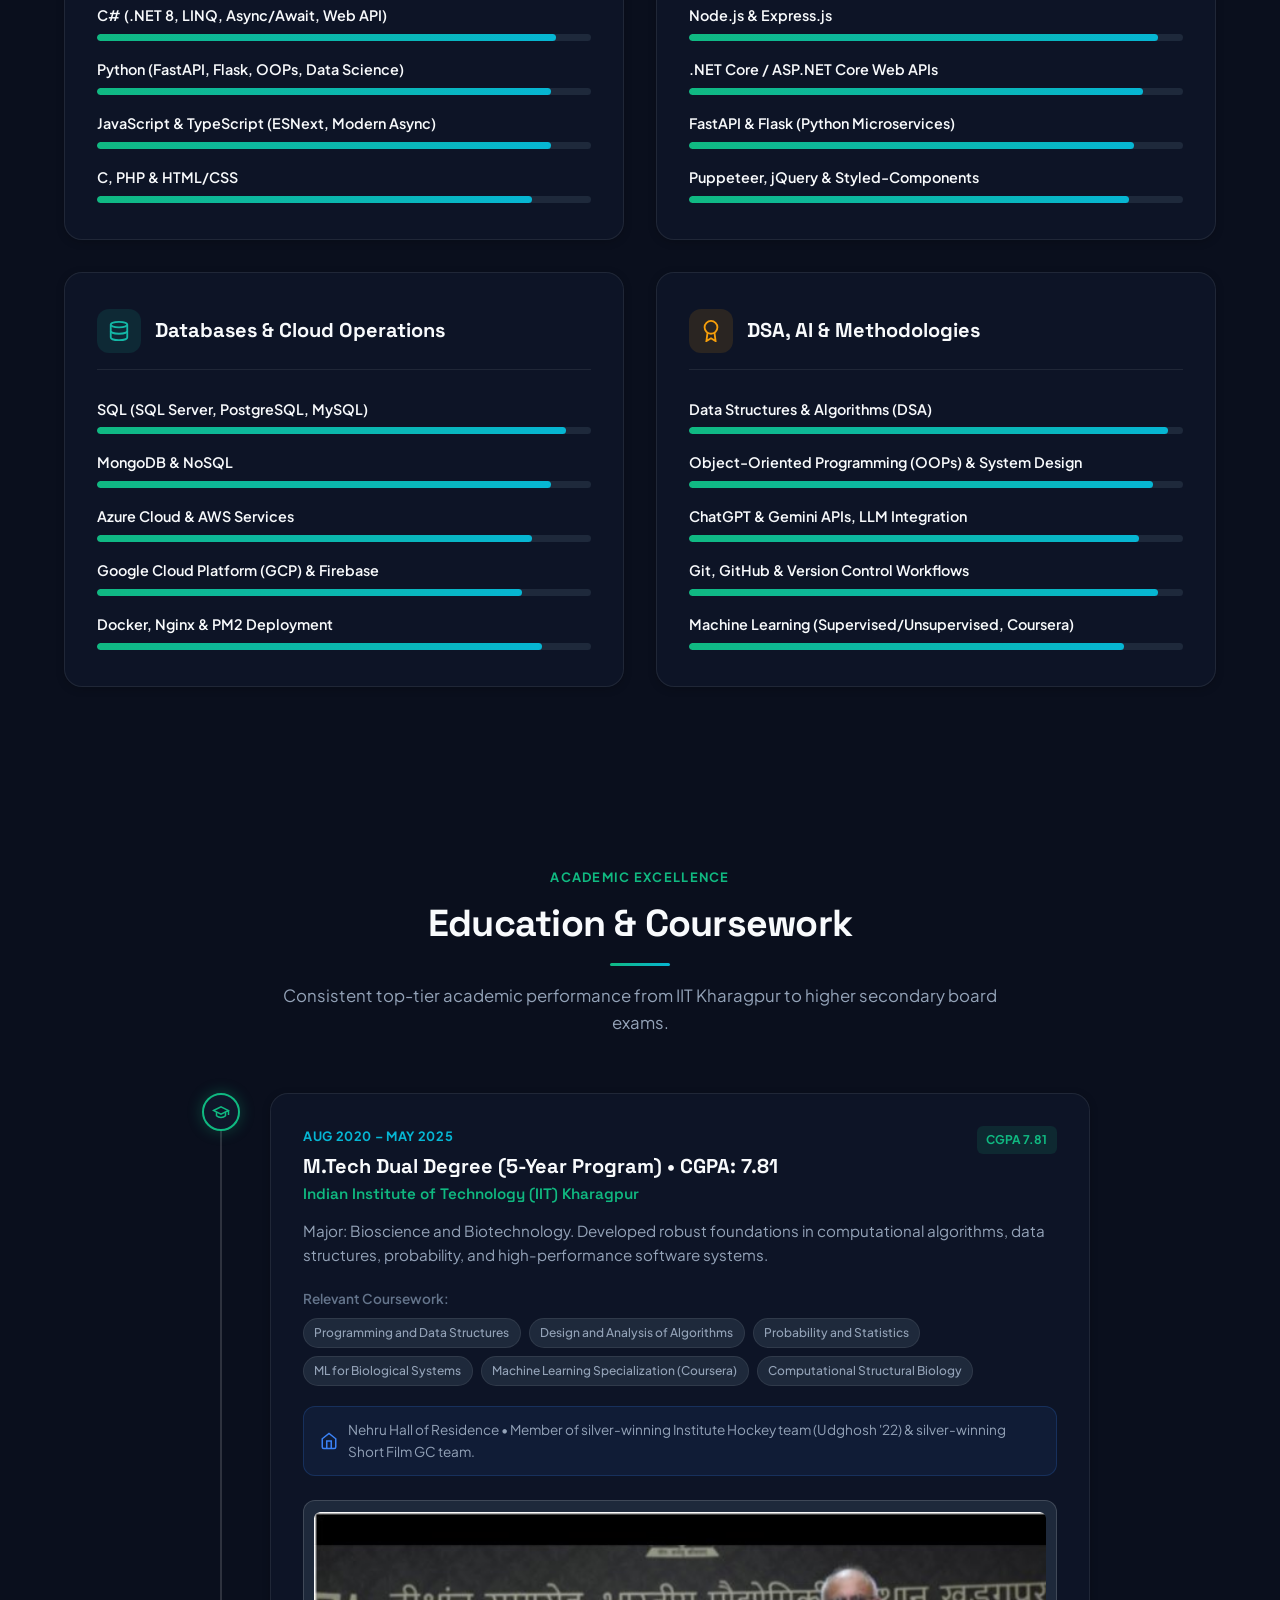
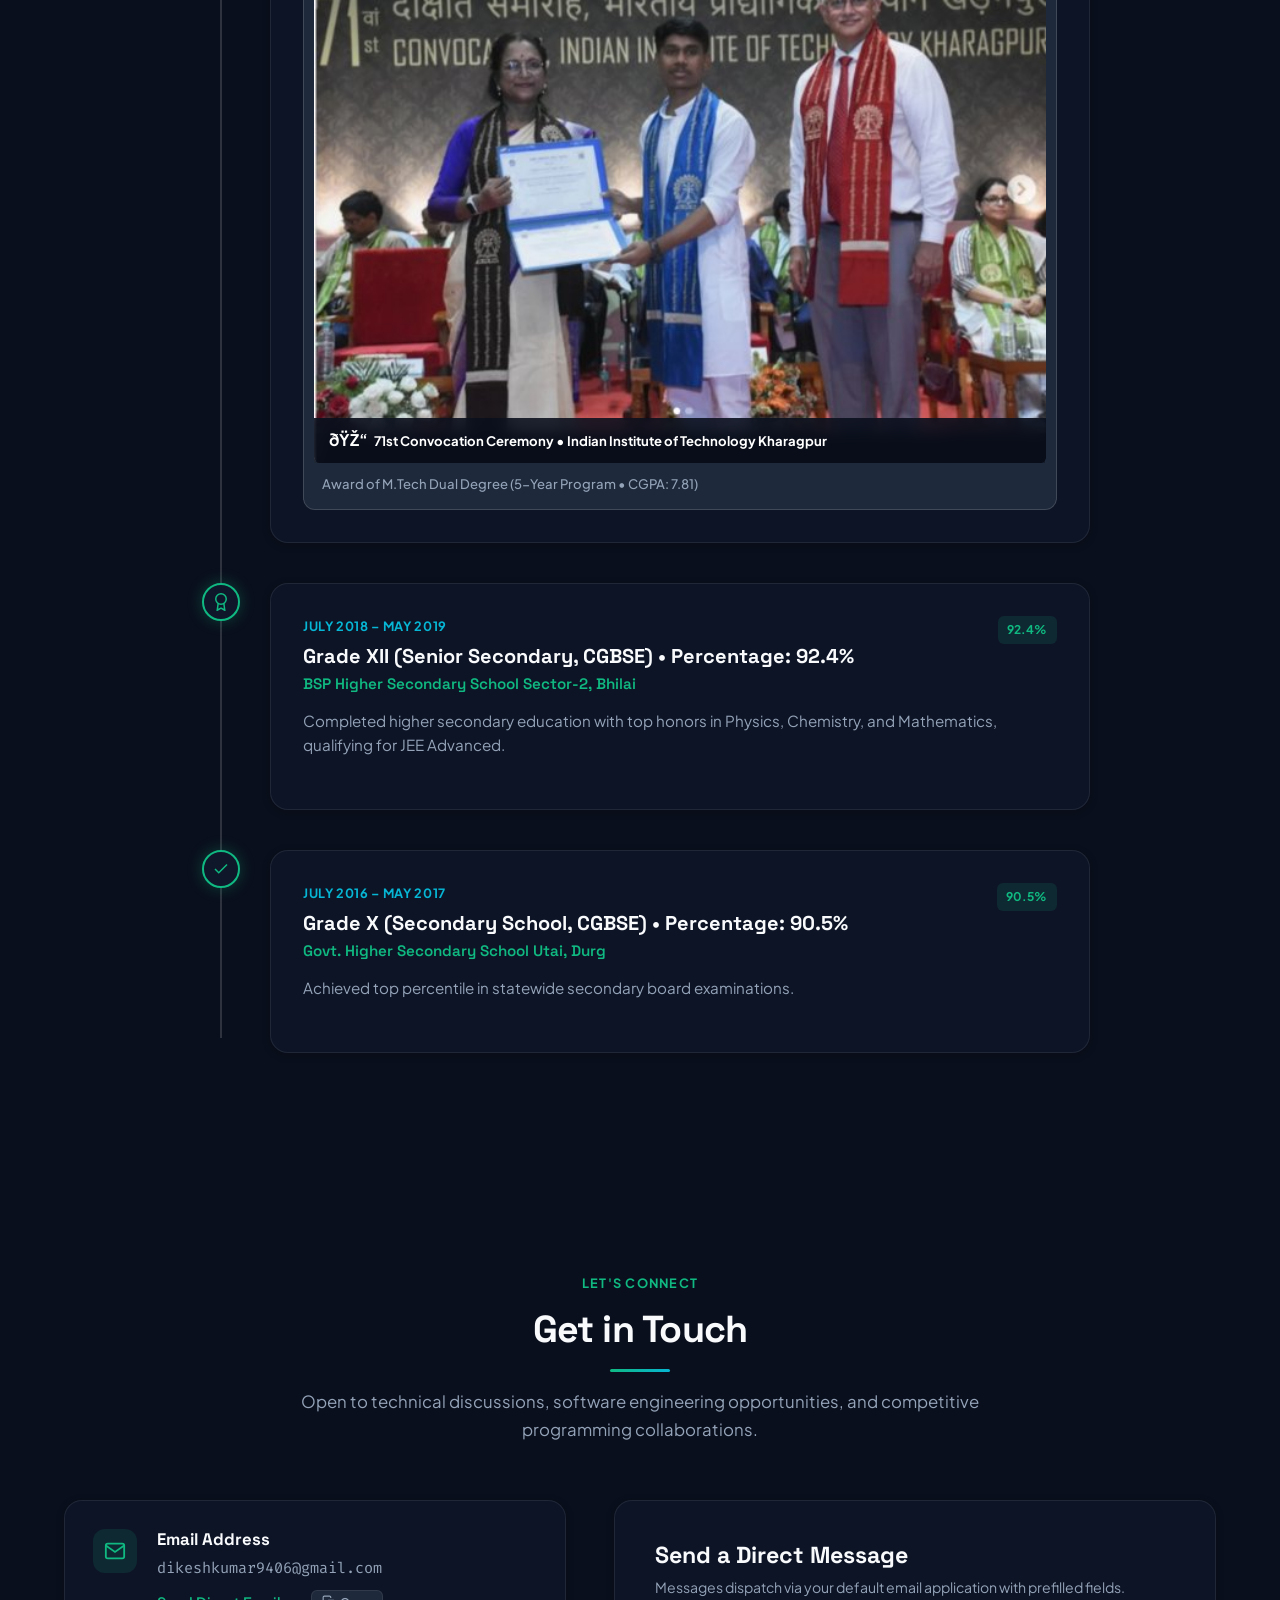
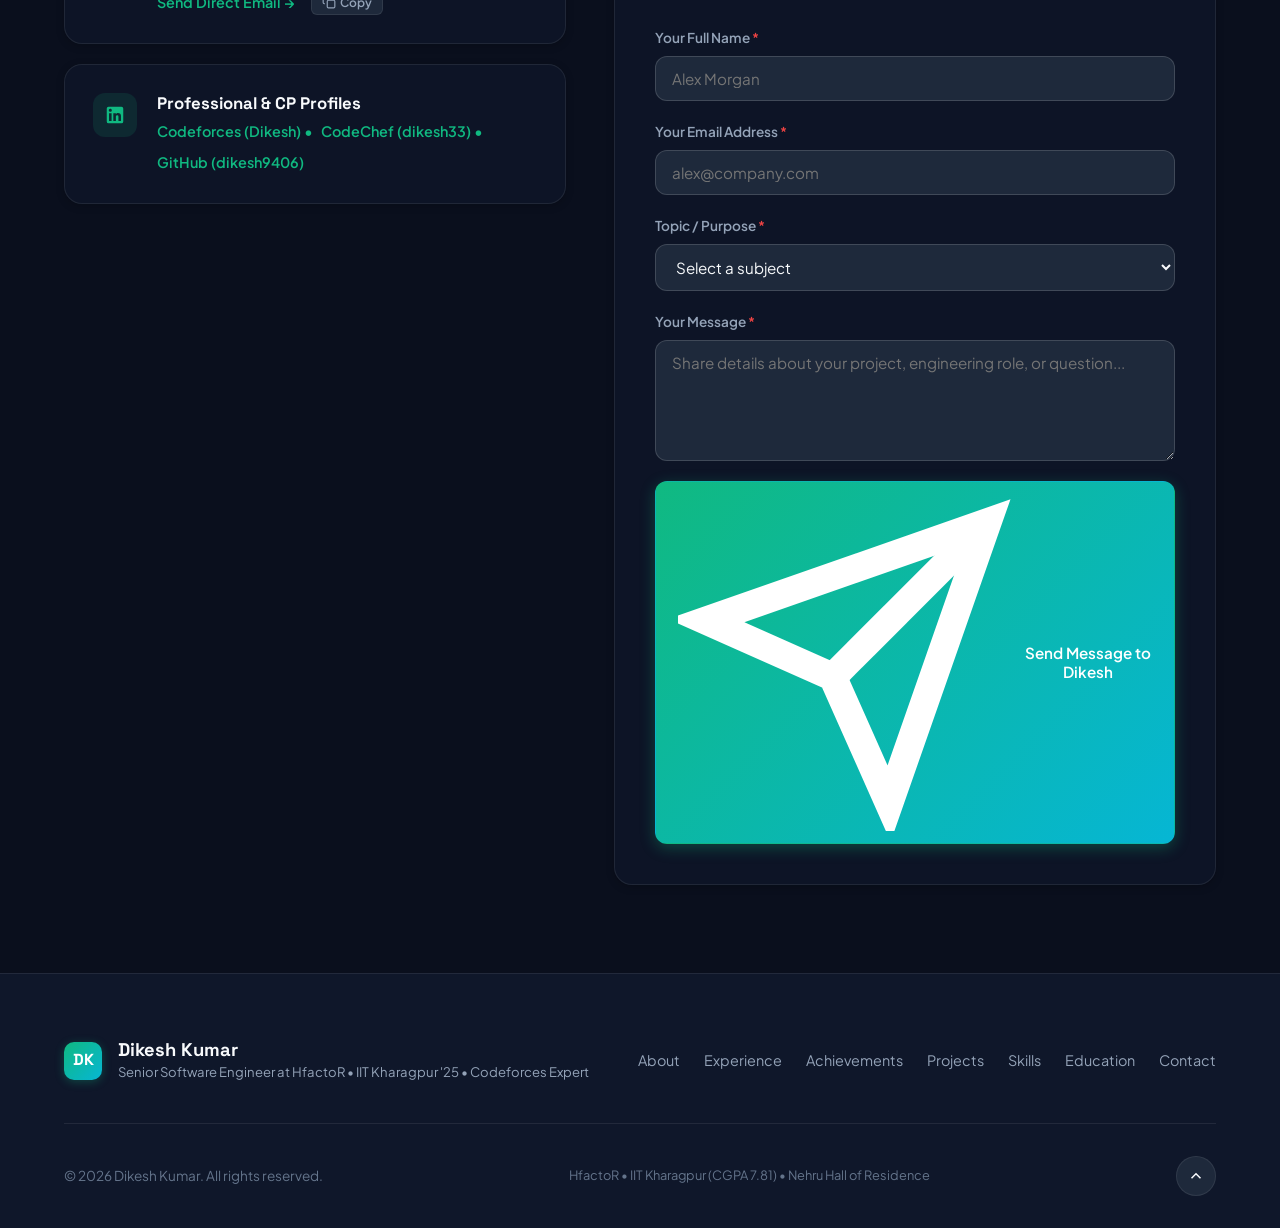
==== commit 612dc985: "Add real HfactoR work: 6 accurate exp bullets + Attendance Engine + Payroll/LOP project cards" ====
--- a/index.html
+++ b/index.html
@@ -154,7 +154,7 @@
 
           <p class="hero-description">
             <strong>Senior Software Engineer at HfactoR</strong> and <strong>IIT Kharagpur M.Tech Dual Degree</strong> graduate (CGPA: 7.81). 
-            Competitive programmer with <strong>Codeforces Expert (Rating 1705)</strong>, <strong>CodeChef 4â˜… (Rating 1846)</strong>, 
+            Competitive programmer with <strong>Codeforces Expert (Rating 1705)</strong>, <strong>CodeChef 4-Star (Rating 1846)</strong>, 
             and <strong>Meta Hacker Cup 2024 Global Rank 1567</strong>. Former Software Engineer Intern at <strong>GAIL (India) Limited</strong>. 
             Passionate about architecting enterprise SaaS, low-latency microservices, and solving complex algorithmic challenges.
           </p>
@@ -391,43 +391,59 @@
 
             <div class="exp-body">
               <p class="exp-overview">
-                At <strong>HfactoR</strong>, I lead the architecture, design, and scaling of our enterprise SaaS HRMS 
-                and automated payroll computation engine. Serving enterprise clients with heavy concurrent workloads, 
-                my work centers on building sub-second calculation microservices, bulletproof multi-tenant isolation, 
-                and high-reliability cloud data pipelines.
+                At <strong>HfactoR</strong>, I own the design and delivery of the core <strong>Attendance &amp; Workflow Engine</strong>
+                and payroll pipeline — serving enterprise HRMS clients across India. My work spans API architecture,
+                attendance rule engines, payroll integrations, automation pipelines, and cross-team collaboration
+                with Dev, QC, and Product teams.
               </p>
 
-              <h5 class="exp-subhead">Key Responsibilities & Architectural Impact:</h5>
+              <h5 class="exp-subhead">Key Contributions &amp; Architectural Impact:</h5>
               <div class="exp-bullets-grid">
                 <div class="exp-bullet-item">
                   <div class="b-icon"><svg viewBox="0 0 24 24" fill="none" stroke="currentColor" stroke-width="2"><polyline points="16 18 22 12 16 6"/><polyline points="8 6 2 12 8 18"/></svg></div>
                   <div>
-                    <strong>High-Throughput Payroll Computation Engine:</strong>
-                    <p>Designed core calculation microservices using .NET, C#, and SQL Server handling multi-tier tax deductions, arrears, and batch salary disbursements with 100% mathematical precision.</p>
+                    <strong>Attendance Rule Engine — Full Ownership:</strong>
+                    <p>Built end-to-end attendance calculation covering cycle-based, working-hours, and shift-based logic (Normal, Open, Break shifts); automatic night-shift detection; permission inclusion in status; and next-day regularization blocking rules.</p>
+                  </div>
+                </div>
+
+                <div class="exp-bullet-item">
+                  <div class="b-icon"><svg viewBox="0 0 24 24" fill="none" stroke="currentColor" stroke-width="2"><polygon points="13 2 3 14 12 14 11 22 21 10 12 10 13 2"/></svg></div>
+                  <div>
+                    <strong>Biometric &amp; Punch Integrations:</strong>
+                    <p>Integrated biometric devices, generic engine punch adapters, and timezone-aware punch handling. Built queue-based processing for OD/WFH requests and On-Duty integration with punch-based attendance.</p>
                   </div>
                 </div>
 
                 <div class="exp-bullet-item">
                   <div class="b-icon"><svg viewBox="0 0 24 24" fill="none" stroke="currentColor" stroke-width="2"><path d="M12 22s8-4 8-10V5l-8-3-8 3v7c0 6 8 10 8 10z"/></svg></div>
                   <div>
-                    <strong>Multi-Tenant Architecture & RBAC Security:</strong>
-                    <p>Architected strict tenancy data isolation, JWT authentication, and granular Role-Based Access Control enforcing tenant confidentiality across large corporate workforces.</p>
-                  </div>
-                </div>
-
-                <div class="exp-bullet-item">
-                  <div class="b-icon"><svg viewBox="0 0 24 24" fill="none" stroke="currentColor" stroke-width="2"><polygon points="13 2 3 14 12 14 11 22 21 10 12 10 13 2"/></svg></div>
-                  <div>
-                    <strong>Real-Time Ingestion & Geofenced Check-ins:</strong>
-                    <p>Engineered event-driven microservices capturing live biometric punch clocks and mobile geofenced attendance with message queues and automatic anomaly detection.</p>
+                    <strong>Automation Pipelines:</strong>
+                    <p>Auto leave deduction, permission handling for late entry / early exit / insufficient hours, automatic leave cancellation, attendance auto-sync for payroll, GoColors LOP rules, and configuration-driven double wages for public holidays.</p>
                   </div>
                 </div>
 
                 <div class="exp-bullet-item">
                   <div class="b-icon"><svg viewBox="0 0 24 24" fill="none" stroke="currentColor" stroke-width="2"><ellipse cx="12" cy="5" rx="9" ry="3"/><path d="M21 12c0 1.66-4 3-9 3s-9-1.34-9-3"/><path d="M3 5v14c0 1.66 4 3 9 3s9-1.34 9-3V5"/></svg></div>
                   <div>
-                    <strong>SQL Query Optimization & Redis Caching:</strong>
-                    <p>Tuned relational schema, composite indexing, and execution plans, reducing peak reporting query latencies by over 50% across high-volume workforce datasets.</p>
+                    <strong>Payroll &amp; LOP Integration:</strong>
+                    <p>Built Loss-of-Pay sync with time card, attendance freeze (new transaction table, freeze-enforced submission), LOP reversals with reports, week-off/holiday LOP inclusion/exclusion, and payroll-blocked guard while sync is in progress.</p>
+                  </div>
+                </div>
+
+                <div class="exp-bullet-item">
+                  <div class="b-icon"><svg viewBox="0 0 24 24" fill="none" stroke="currentColor" stroke-width="2"><rect x="2" y="3" width="20" height="14" rx="2"/><polyline points="8 21 12 17 16 21"/></svg></div>
+                  <div>
+                    <strong>Overtime, CompOff &amp; Bulk Operations:</strong>
+                    <p>OT-based comp-off with pre-approval, CompOff balance visibility, bulk shift mapping with attendance reprocessing, bulk leave approval, bulk upload for reprocess, and team-level week-off mapping.</p>
+                  </div>
+                </div>
+
+                <div class="exp-bullet-item">
+                  <div class="b-icon"><svg viewBox="0 0 24 24" fill="none" stroke="currentColor" stroke-width="2"><path d="M17 21v-2a4 4 0 0 0-4-4H5a4 4 0 0 0-4 4v2"/><circle cx="9" cy="7" r="4"/><path d="M23 21v-2a4 4 0 0 0-3-3.87"/><path d="M16 3.13a4 4 0 0 1 0 7.75"/></svg></div>
+                  <div>
+                    <strong>Architecture Migration &amp; Cross-Team Delivery:</strong>
+                    <p>Migrated business logic from stored procedures to the API layer for scalability. Optimised employee calendar and punch attendance APIs. Collaborated daily with Dev, QC, and Product teams to spec, build, and ship features end-to-end.</p>
                   </div>
                 </div>
               </div>
@@ -744,59 +760,77 @@
             </div>
           </article>
 
-          <!-- Project 5: Enterprise Payroll & Tax Engine -->
+          <!-- Project 5: Attendance & Workflow Engine -->
           <article class="project-card glass-panel" data-category="backend fullstack">
             <div class="project-header">
-              <span class="project-category-badge category-comp">HfactoR &bull; Core</span>
-              <span class="project-year">Production</span>
-            </div>
-            <h3 class="project-title">High-Throughput Enterprise Payroll Engine</h3>
+              <span class="project-category-badge category-comp">HfactoR &bull; Production</span>
+              <span class="project-year">2024 – Present</span>
+            </div>
+            <h3 class="project-title">Attendance &amp; Workflow Engine</h3>
             <p class="project-summary">
-              Engineered the core payroll computation engine handling complex multi-tier tax structures, statutory deductions, 
-              and batch payouts for tens of thousands of corporate employees.
+              Designed and owned the full attendance calculation engine for an enterprise HRMS — covering
+              shift-based rules, biometric integrations, automation pipelines, payroll sync, and overtime/CompOff workflows
+              used by enterprise clients across India.
             </p>
             <div class="project-details-list">
               <div class="detail-row">
-                <strong>Architecture:</strong> Asynchronous batch processing with transactional ACID rollback guarantees.
-              </div>
-              <div class="detail-row">
-                <strong>Stack:</strong> .NET 8, C#, SQL Server, Redis caching, and Azure Cloud infrastructure.
+                <strong>Attendance Calculation:</strong> Cycle-based, working-hours, Normal/Open/Break shift logic; auto night-shift; permission inclusion; next-day regularization blocking.
+              </div>
+              <div class="detail-row">
+                <strong>Integrations:</strong> Biometric devices, generic engine punch adapters, timezone-aware punches, queue-based OD/WFH processing, On-Duty &amp; WFH punch integration.
+              </div>
+              <div class="detail-row">
+                <strong>Automation:</strong> Auto leave deduction, auto permission handling (late entry / early exit / insufficient hours), auto leave cancellation, GoColors LOP rules, double wages for public holidays.
+              </div>
+              <div class="detail-row">
+                <strong>Overtime &amp; Bulk:</strong> OT-based CompOff with pre-approval, CompOff balance, bulk shift mapping with reprocessing, bulk leave approval, team-level week-off mapping.
+              </div>
+              <div class="detail-row">
+                <strong>Architecture:</strong> Migrated business logic from stored procedures to API layer; optimised employee calendar &amp; punch APIs; collaborated with Dev, QC, and Product teams.
               </div>
             </div>
             <div class="project-tags">
-              <span class="tag">.NET 8</span>
-              <span class="tag">C#</span>
+              <span class="tag">.NET 8 &bull; C#</span>
+              <span class="tag">SQL Server &bull; T-SQL</span>
+              <span class="tag">Stored Procedures</span>
+              <span class="tag">Message Queues</span>
+              <span class="tag">Biometric APIs</span>
+              <span class="tag">Azure</span>
+            </div>
+          </article>
+
+          <!-- Project 6: Payroll, LOP & Freeze Engine -->
+          <article class="project-card glass-panel" data-category="backend fullstack">
+            <div class="project-header">
+              <span class="project-category-badge category-green">HfactoR &bull; Payroll</span>
+              <span class="project-year">2024 – Present</span>
+            </div>
+            <h3 class="project-title">Payroll, LOP &amp; Attendance Freeze Engine</h3>
+            <p class="project-summary">
+              Built the Loss-of-Pay sync pipeline, attendance freeze system, and payroll submission guards
+              — ensuring accurate payroll processing with configurable LOP rules, reversal reports, and
+              week-off/holiday inclusion/exclusion logic for enterprise clients.
+            </p>
+            <div class="project-details-list">
+              <div class="detail-row">
+                <strong>LOP Sync:</strong> Loss-of-Pay attendance sync with time card; week-off/holiday LOP inclusion/exclusion; payroll blocked while sync in progress.
+              </div>
+              <div class="detail-row">
+                <strong>Attendance Freeze:</strong> New transaction table; freeze enforced before payroll submission; config for pending leave/regularization on frozen attendance; attendance sync inside freeze.
+              </div>
+              <div class="detail-row">
+                <strong>LOP Reversals:</strong> Revoke LOP, LOP reversal report, EABD vs Time Card payable days report, time card checks in daily attendance sync.
+              </div>
+              <div class="detail-row">
+                <strong>Payroll Submission:</strong> Enhanced payroll submission process with auto-sync; payroll submission blocked during active sync.
+              </div>
+            </div>
+            <div class="project-tags">
+              <span class="tag">.NET 8 &bull; C#</span>
               <span class="tag">SQL Server</span>
+              <span class="tag">T-SQL &bull; SPs</span>
               <span class="tag">Azure</span>
               <span class="tag">Redis</span>
-            </div>
-          </article>
-
-          <!-- Project 6: Multi-Tenant HRMS & RBAC Framework -->
-          <article class="project-card glass-panel" data-category="backend">
-            <div class="project-header">
-              <span class="project-category-badge category-green">SaaS Security</span>
-              <span class="project-year">Production</span>
-            </div>
-            <h3 class="project-title">Multi-Tenant Isolation & Granular RBAC Framework</h3>
-            <p class="project-summary">
-              Architected tenancy management ensuring complete logical and operational isolation across client organizations, 
-              coupled with a dynamic Role-Based Access Control authorization system.
-            </p>
-            <div class="project-details-list">
-              <div class="detail-row">
-                <strong>Security:</strong> JWT session rotation, scope-level permission enforcement, and immutable audit logs.
-              </div>
-              <div class="detail-row">
-                <strong>Scalability:</strong> Dynamic tenant schema routing with centralized connection pooling.
-              </div>
-            </div>
-            <div class="project-tags">
-              <span class="tag">Multi-Tenancy</span>
-              <span class="tag">RBAC</span>
-              <span class="tag">C#</span>
-              <span class="tag">PostgreSQL</span>
-              <span class="tag">Microservices</span>
             </div>
           </article>
         </div>
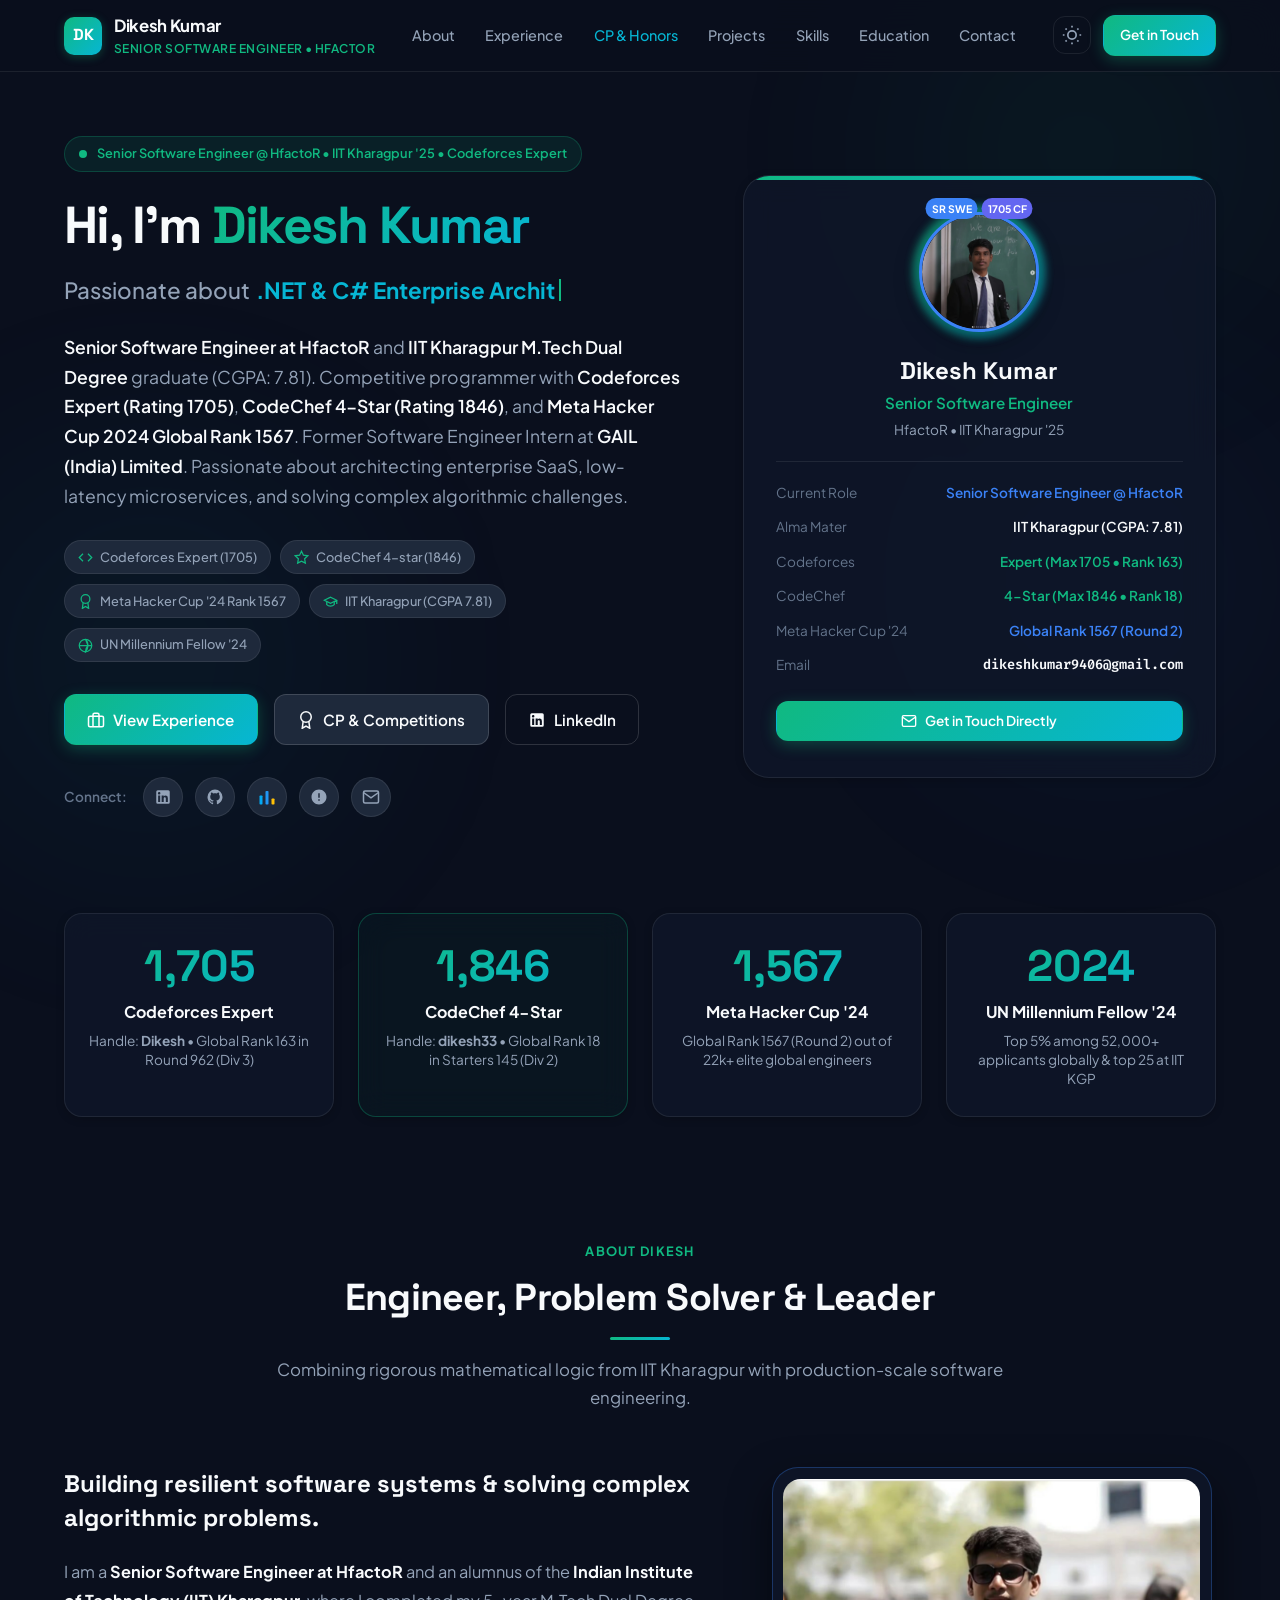
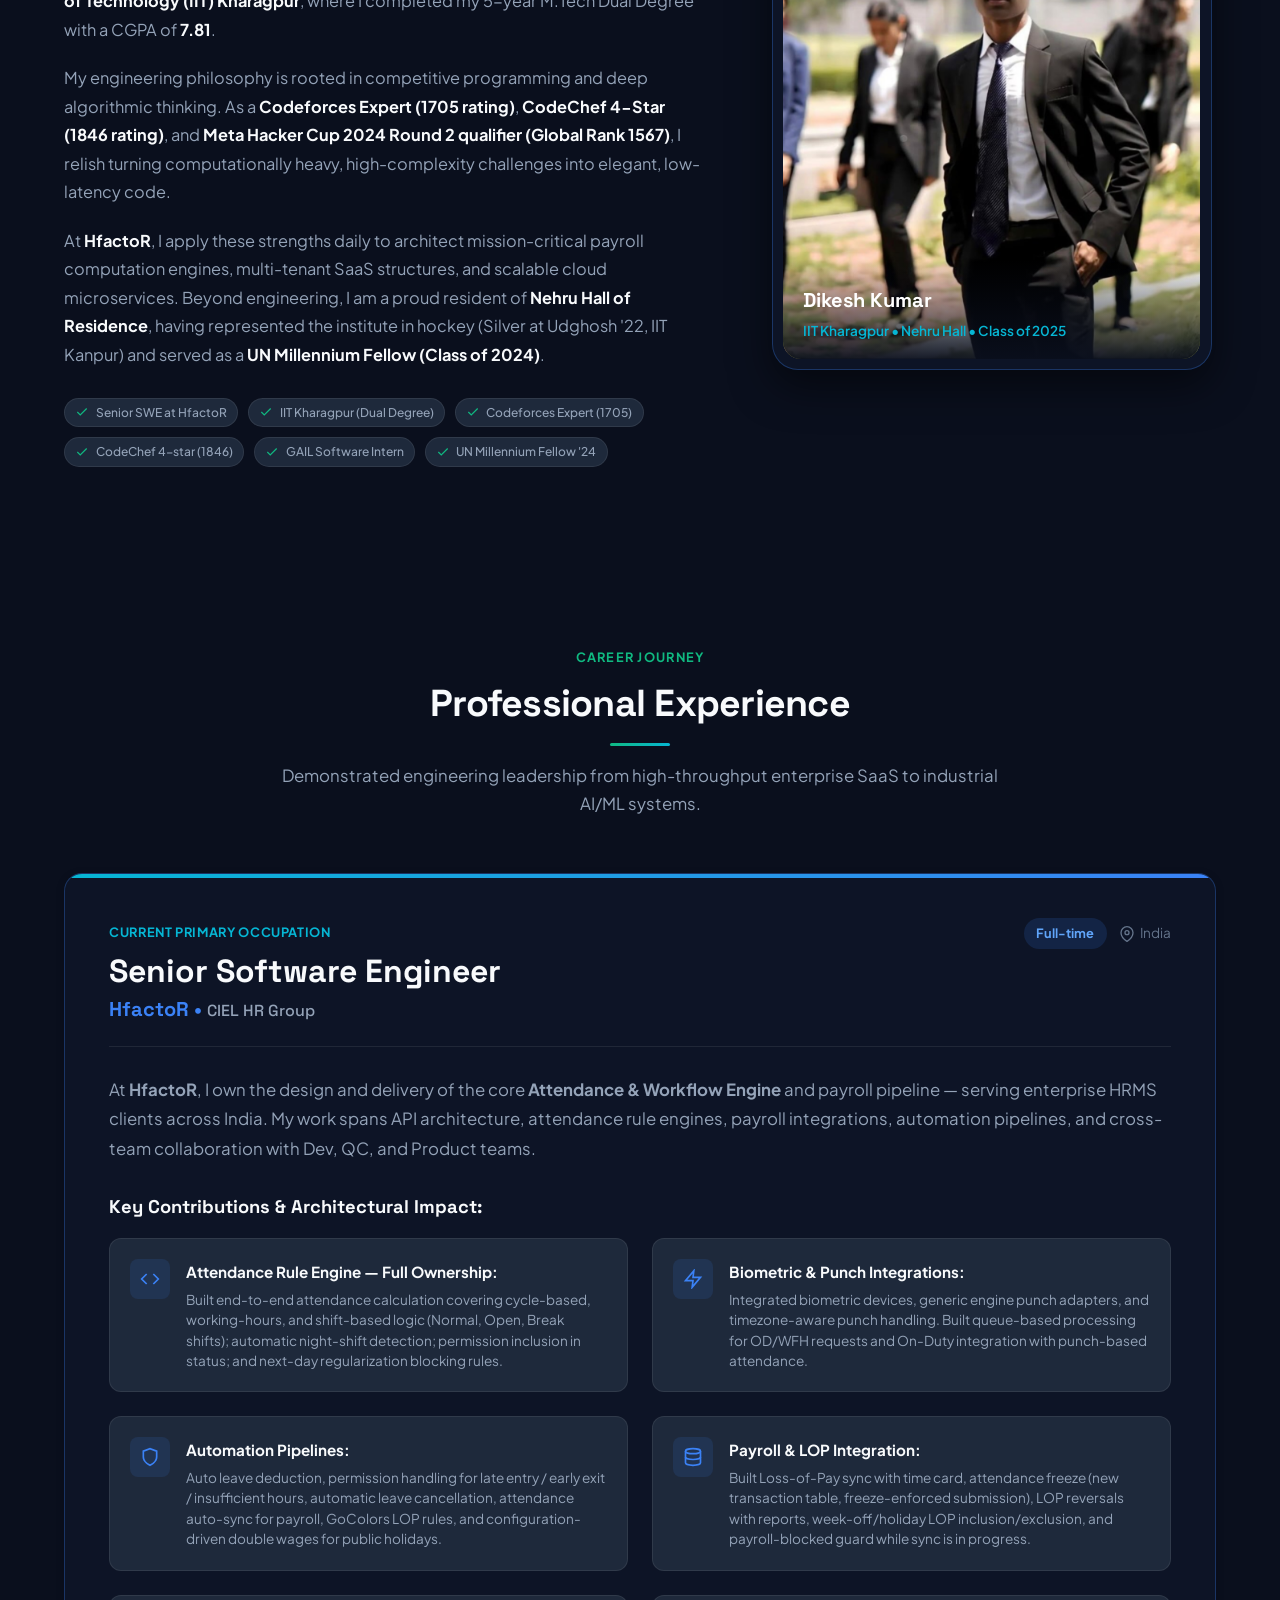
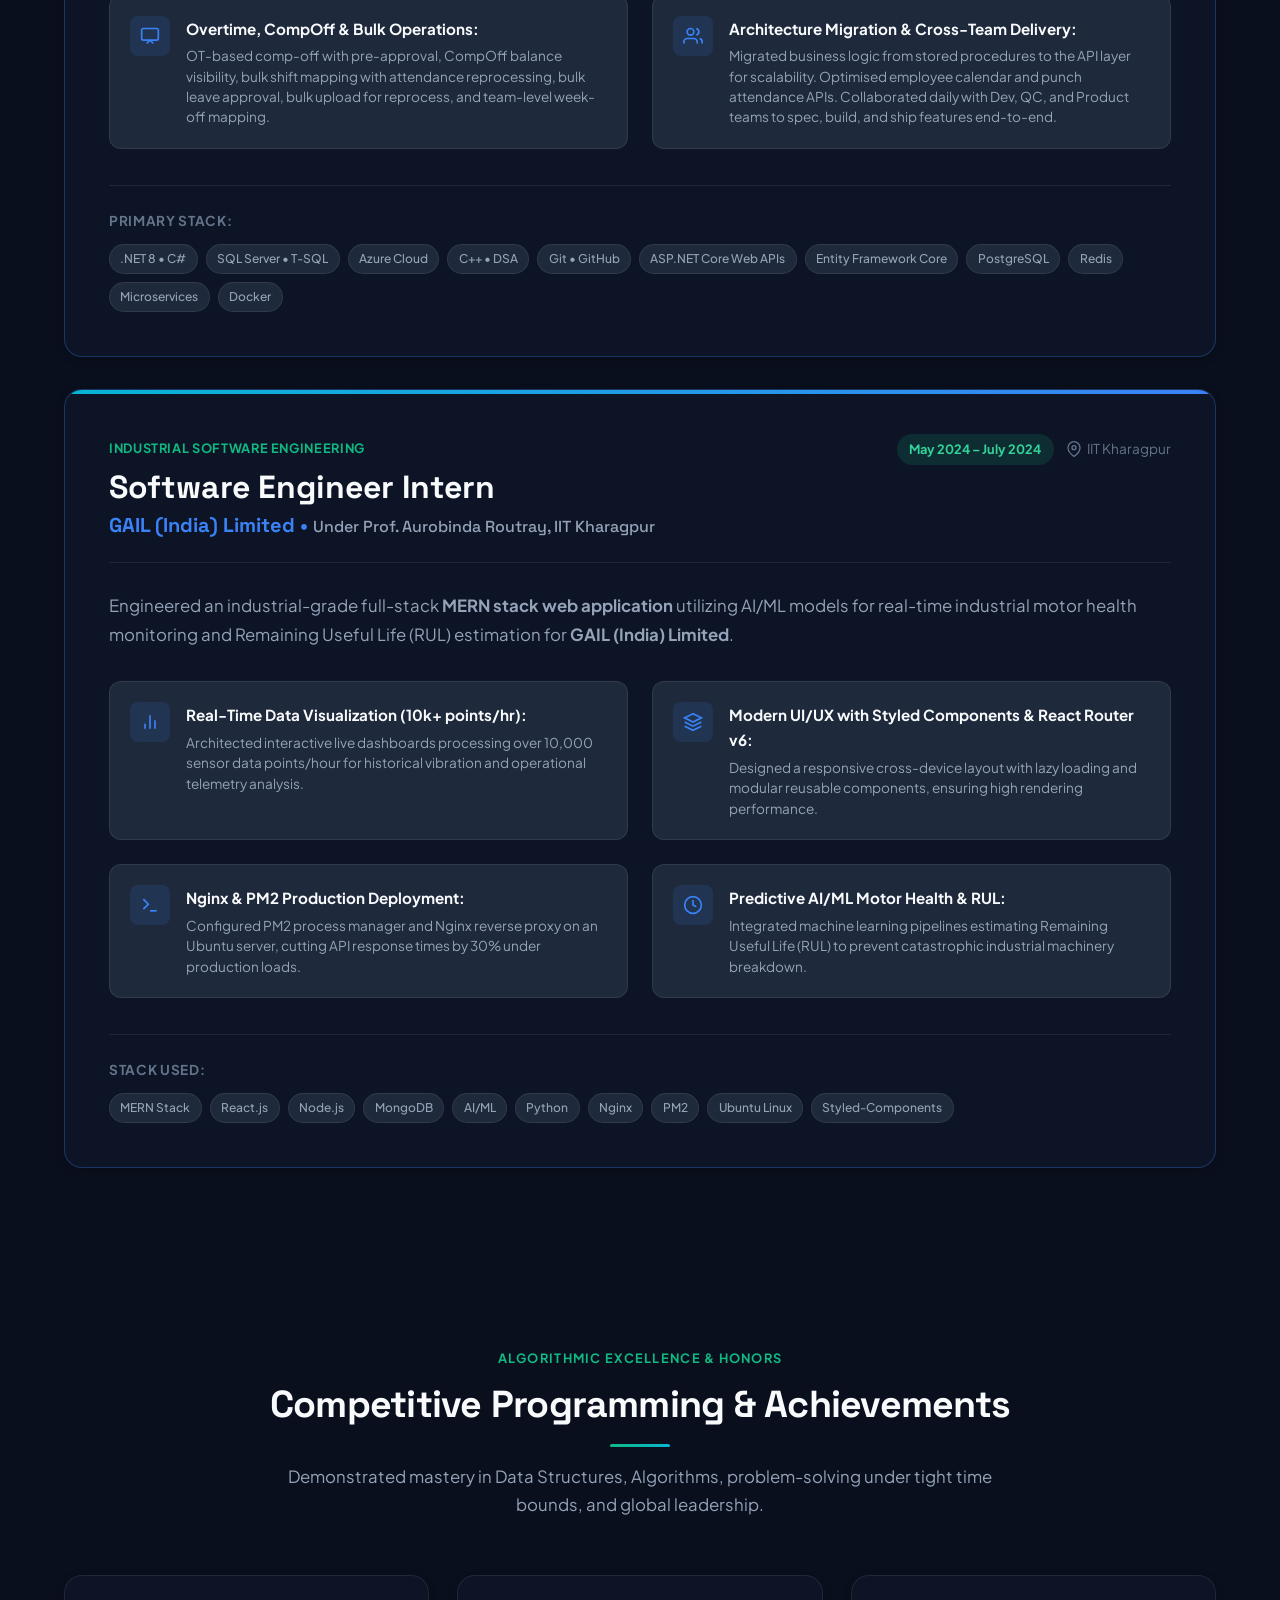
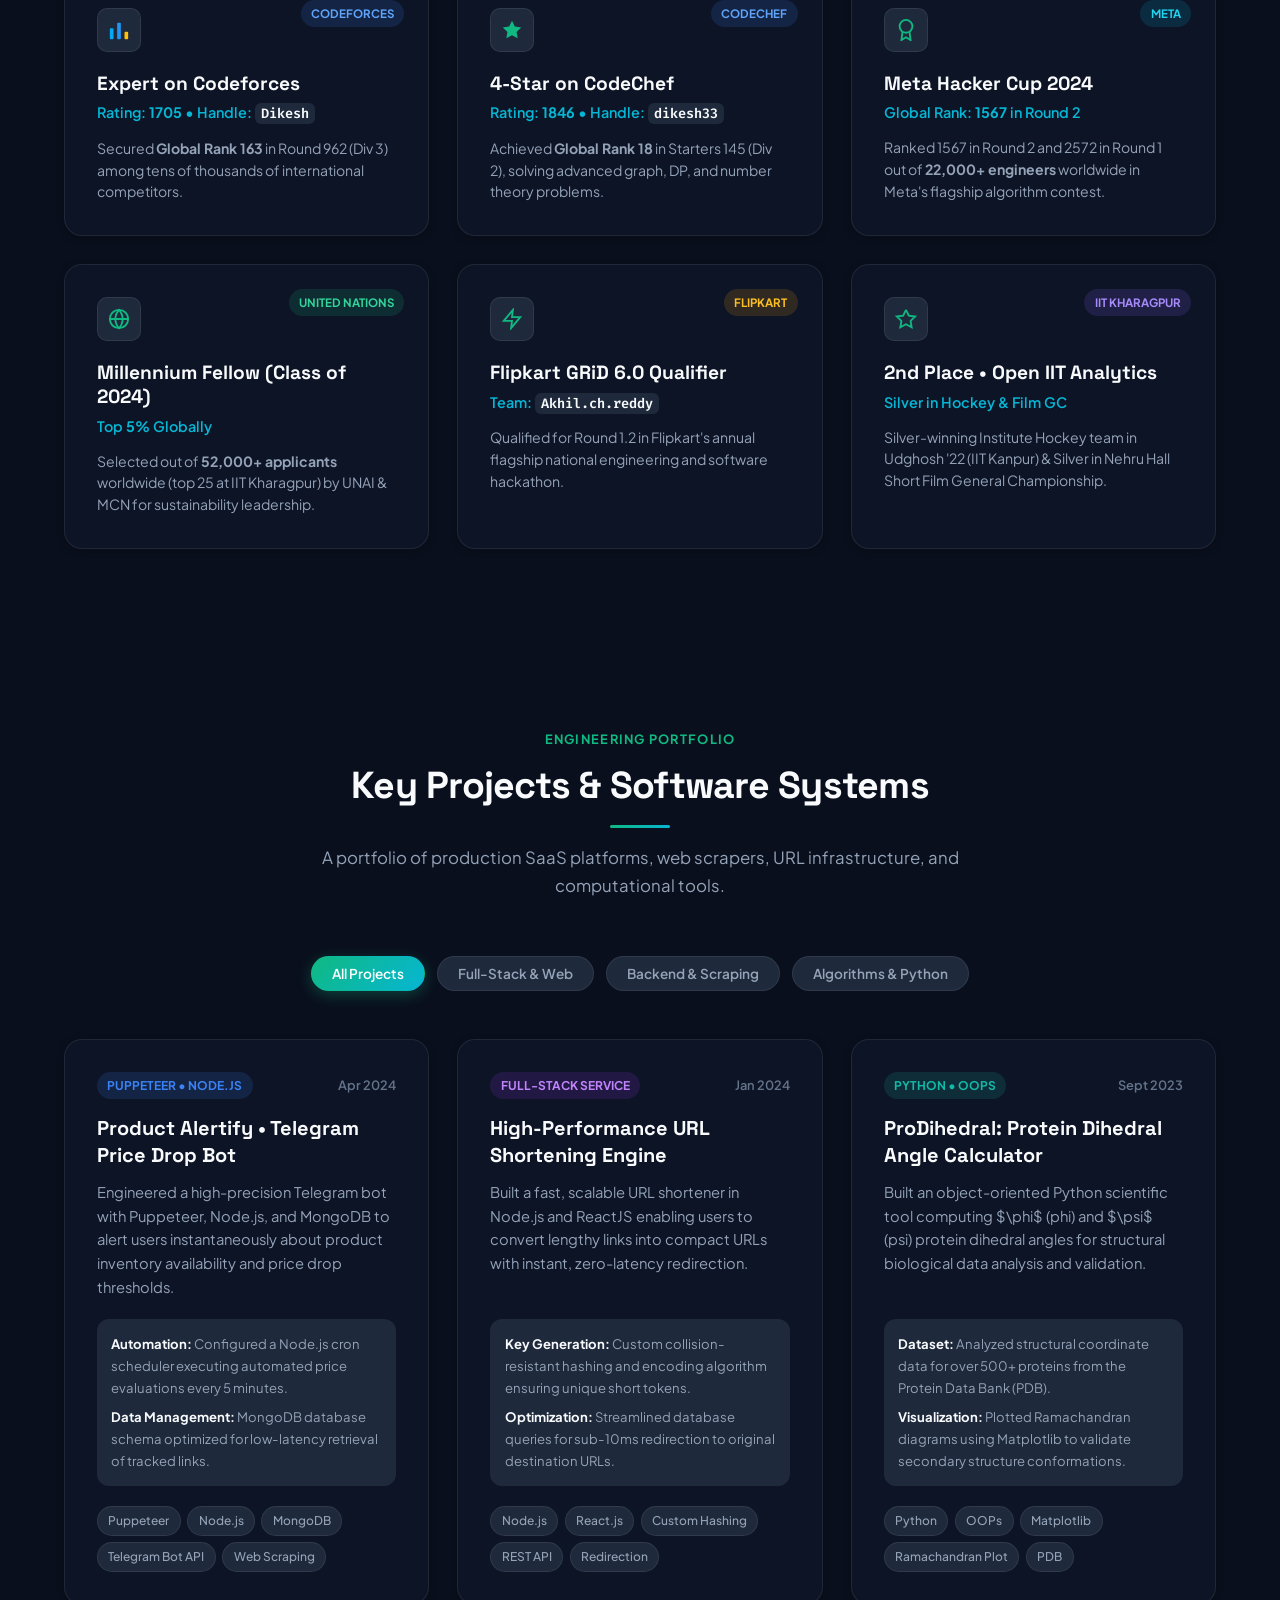
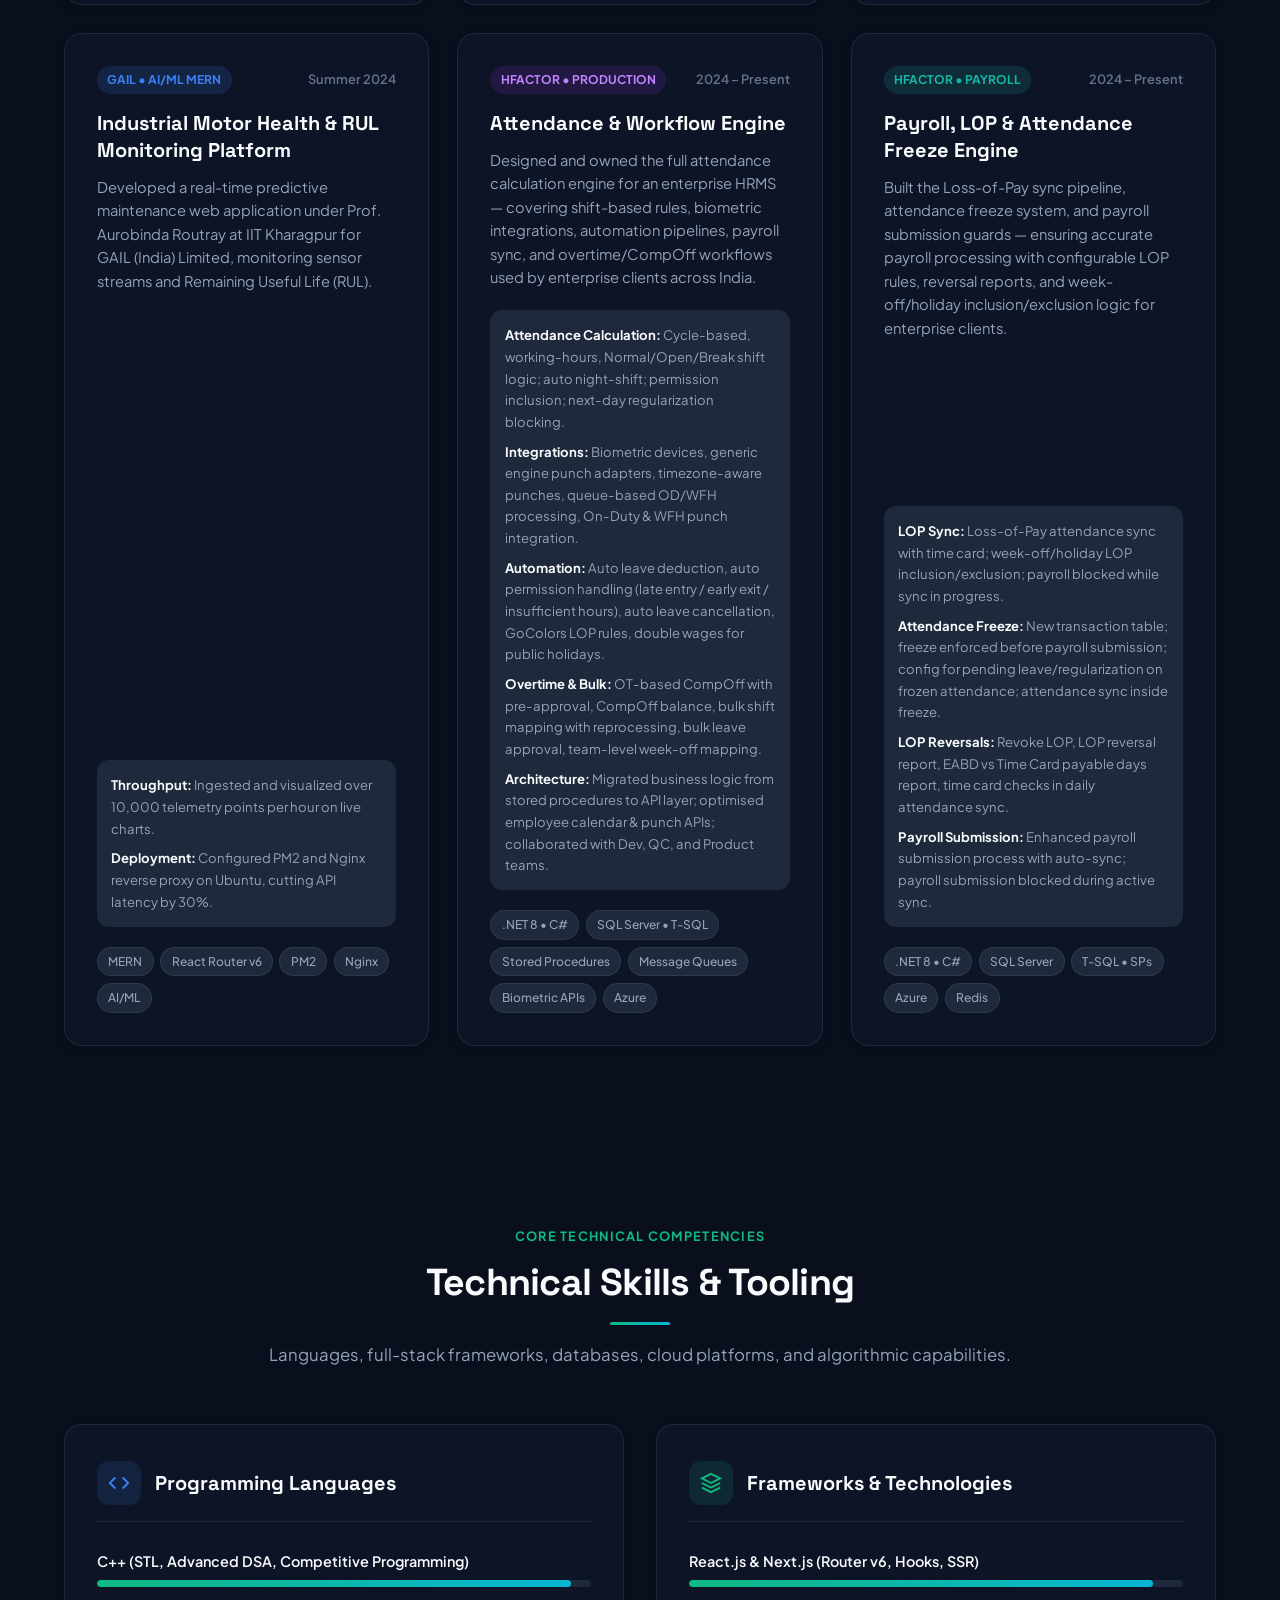
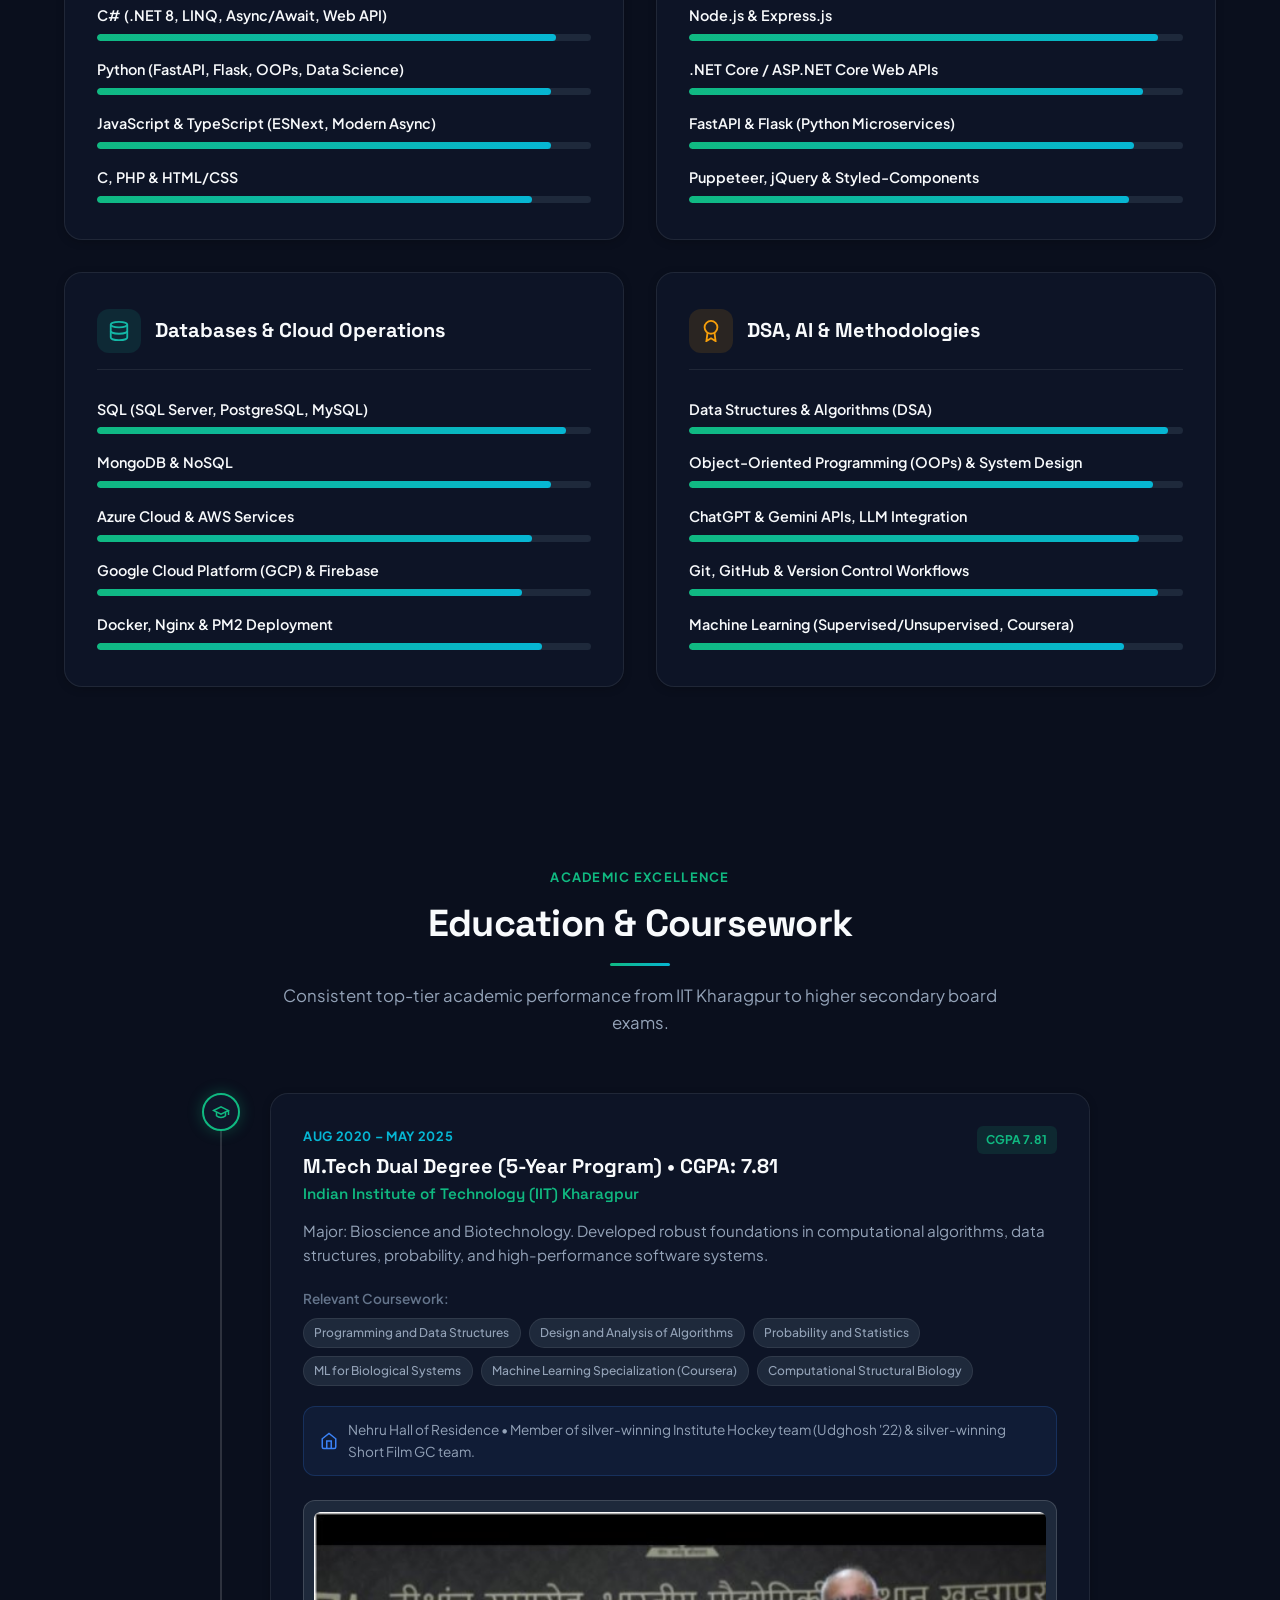
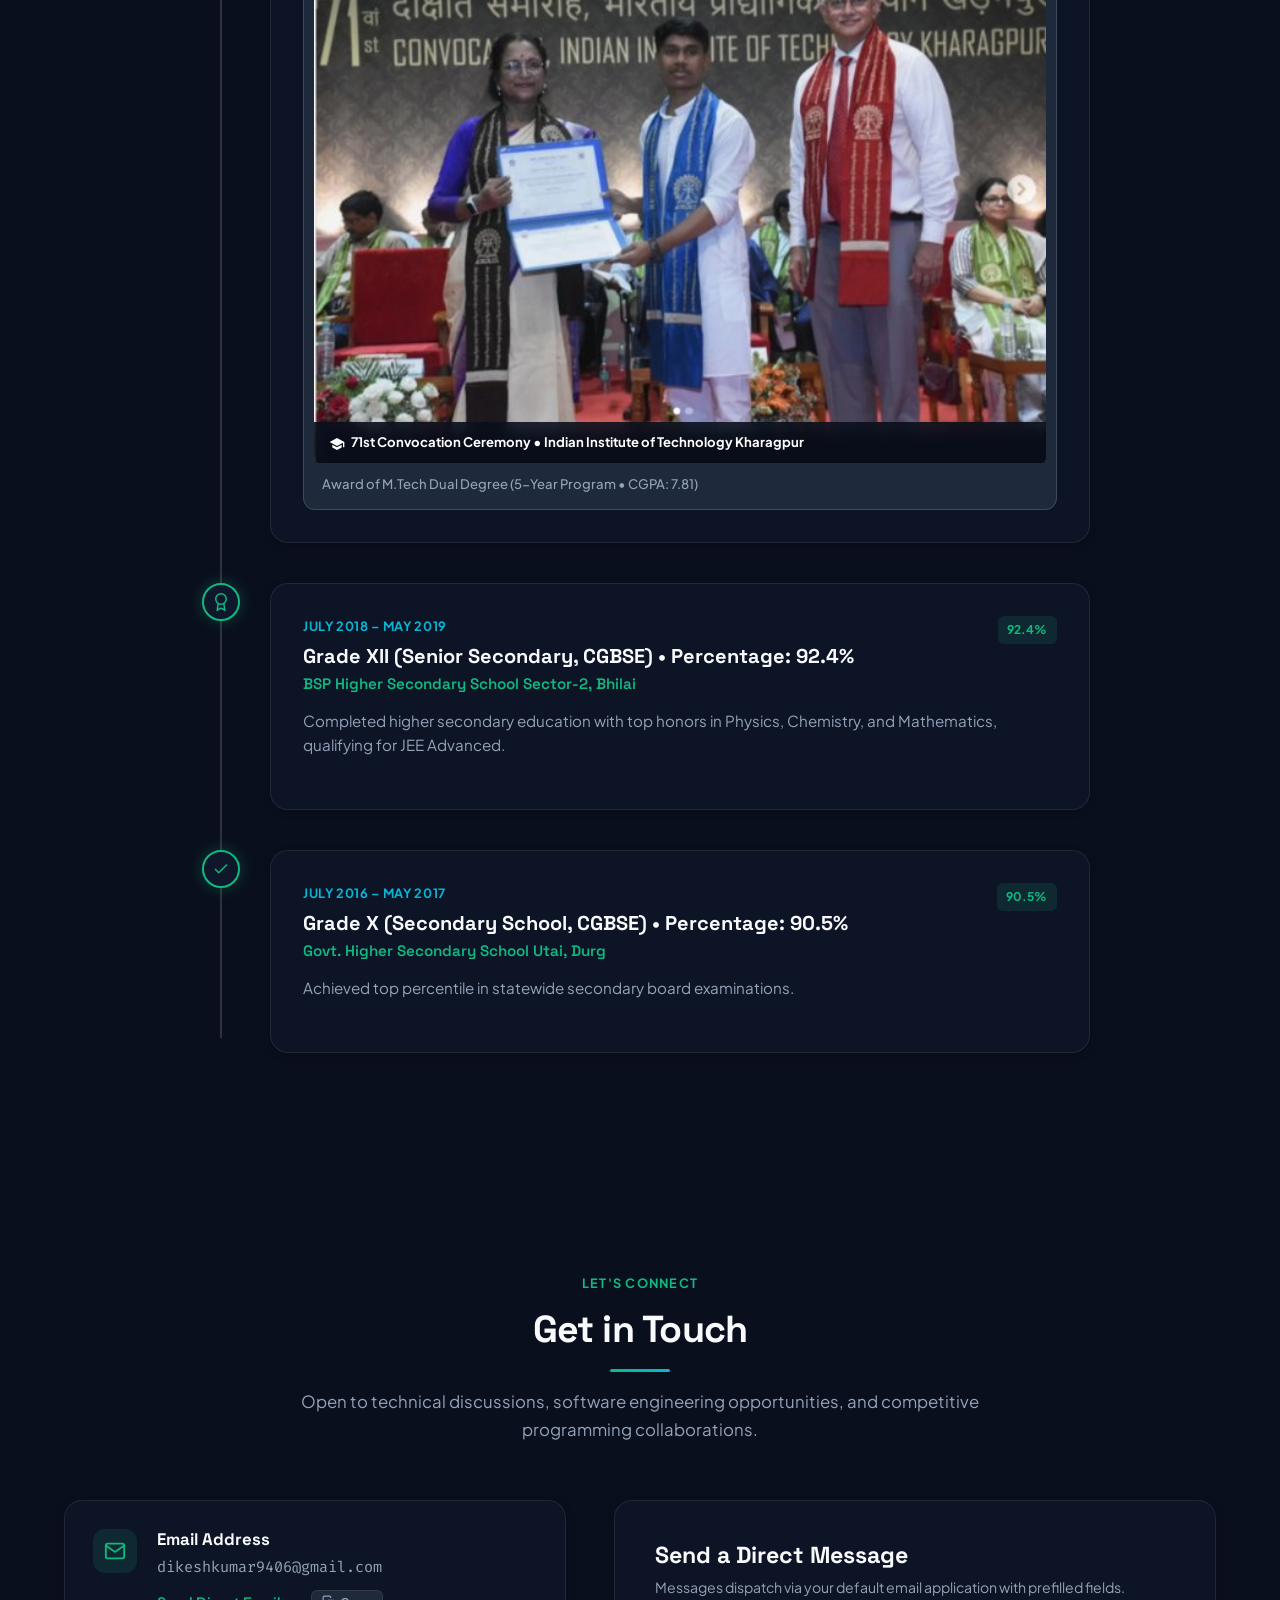
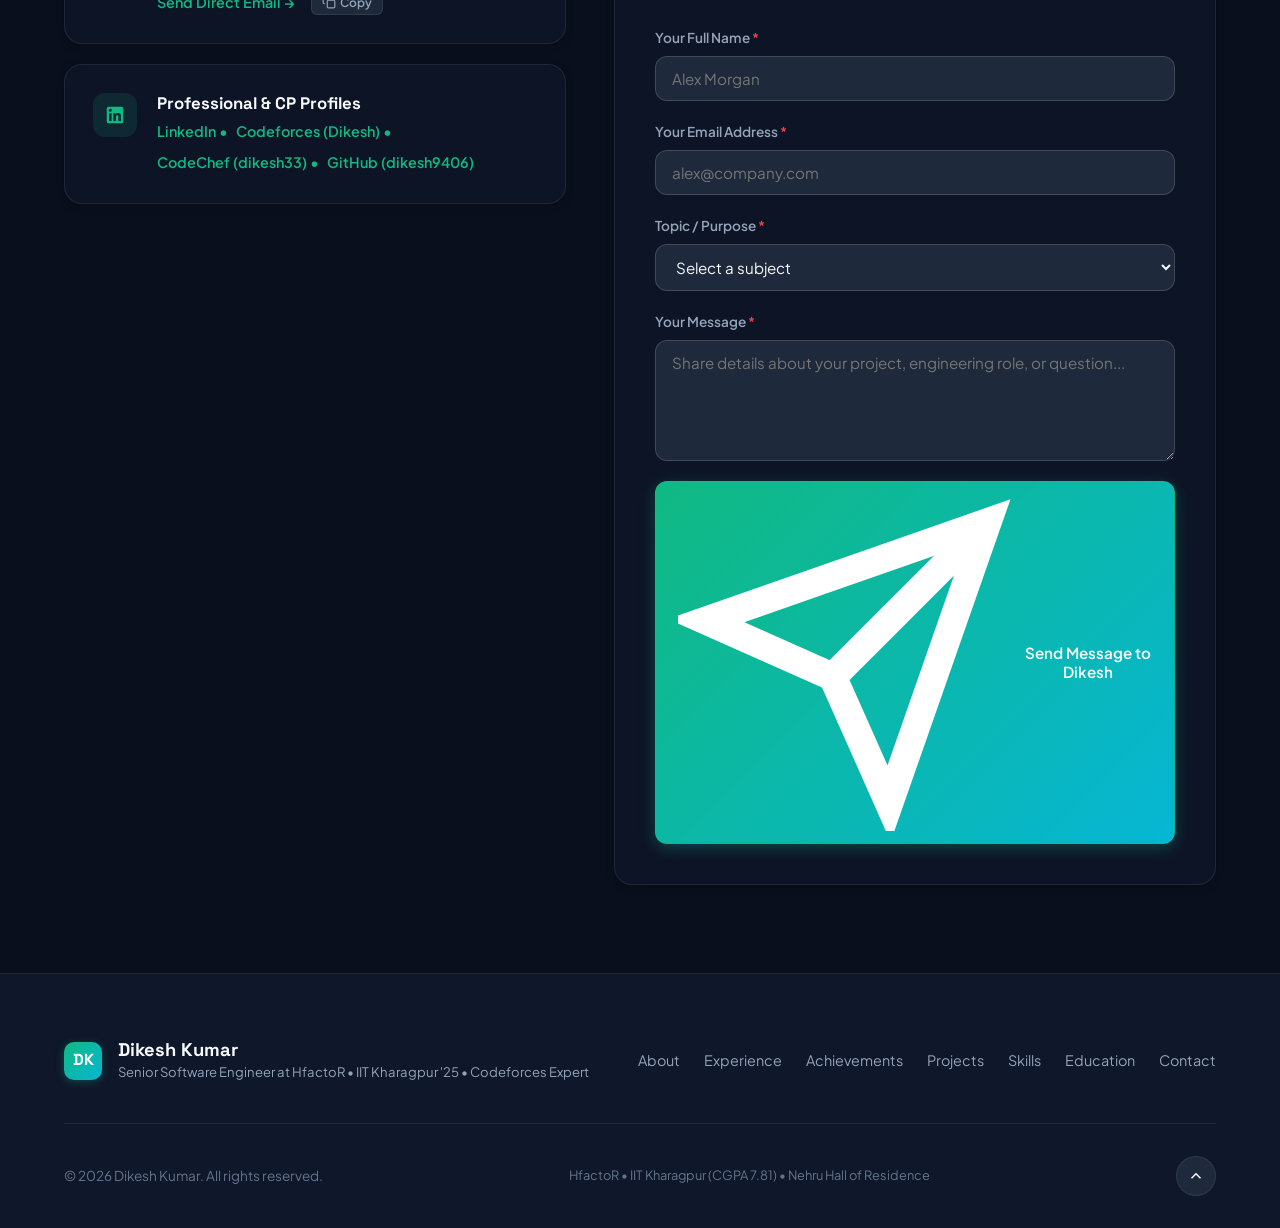
==== commit fd442221: "Add Google Search Console verification file and update direct LinkedIn URLs" ====
--- a/index.html
+++ b/index.html
@@ -1,4 +1,4 @@
-﻿<!DOCTYPE html>
+<!DOCTYPE html>
 <html lang="en" data-theme="dark">
 <head>
   <meta charset="UTF-8">
@@ -50,6 +50,7 @@
       "sameAs": "https://www.iitkgp.ac.in/"
     },
     "sameAs": [
+      "https://www.linkedin.com/in/dikesh-kumar-94468221a/",
       "https://github.com/dikesh9406",
       "https://codeforces.com/profile/Dikesh",
       "https://www.codechef.com/users/dikesh33"
@@ -162,7 +163,7 @@
           <!-- Key Quick Tech Badges -->
           <div class="hero-pills">
             <span class="pill"><svg viewBox="0 0 24 24" fill="none" stroke="currentColor" stroke-width="2"><polyline points="16 18 22 12 16 6"/><polyline points="8 6 2 12 8 18"/></svg> Codeforces Expert (1705)</span>
-            <span class="pill"><svg viewBox="0 0 24 24" fill="none" stroke="currentColor" stroke-width="2"><polygon points="12 2 15.09 8.26 22 9.27 17 14.14 18.18 21.02 12 17.77 5.82 21.02 7 14.14 2 9.27 8.91 8.26 12 2"/></svg> CodeChef 4â˜… (1846)</span>
+            <span class="pill"><svg viewBox="0 0 24 24" fill="none" stroke="currentColor" stroke-width="2"><polygon points="12 2 15.09 8.26 22 9.27 17 14.14 18.18 21.02 12 17.77 5.82 21.02 7 14.14 2 9.27 8.91 8.26 12 2"/></svg> CodeChef 4-star (1846)</span>
             <span class="pill"><svg viewBox="0 0 24 24" fill="none" stroke="currentColor" stroke-width="2"><circle cx="12" cy="8" r="7"/><polyline points="8.21 13.89 7 23 12 20 17 23 15.79 13.88"/></svg> Meta Hacker Cup '24 Rank 1567</span>
             <span class="pill"><svg viewBox="0 0 24 24" fill="none" stroke="currentColor" stroke-width="2"><path d="M22 10v6M2 10l10-5 10 5-10 5z"/><path d="M6 12v5c3 3 9 3 12 0v-5"/></svg> IIT Kharagpur (CGPA 7.81)</span>
             <span class="pill"><svg viewBox="0 0 24 24" fill="none" stroke="currentColor" stroke-width="2"><circle cx="12" cy="12" r="10"/><path d="M2 12h20M12 2a15.3 15.3 0 0 1 4 10 15.3 15.3 0 0 1-4 10 15.3 15.3 0 0 1 4-10z"/></svg> UN Millennium Fellow '24</span>
@@ -178,7 +179,7 @@
               <svg viewBox="0 0 24 24" fill="none" stroke="currentColor" stroke-width="2"><circle cx="12" cy="8" r="7"/><polyline points="8.21 13.89 7 23 12 20 17 23 15.79 13.88"/></svg>
               CP & Competitions
             </a>
-            <a href="https://www.linkedin.com/search/results/all/?keywords=Dikesh%20Kumar%20HfactoR%20IIT%20Kharagpur" target="_blank" rel="noopener noreferrer" class="btn btn-outline">
+            <a href="https://www.linkedin.com/in/dikesh-kumar-94468221a/" target="_blank" rel="noopener noreferrer" class="btn btn-outline">
               <svg viewBox="0 0 24 24" fill="currentColor"><path d="M19 3a2 2 0 0 1 2 2v14a2 2 0 0 1-2 2H5a2 2 0 0 1-2-2V5a2 2 0 0 1 2-2h14m-.5 15.5v-5.3a3.26 3.26 0 0 0-3.26-3.26c-.85 0-1.84.52-2.28 1.3v-1.11h-2.79v8.37h2.79v-4.93c0-.77.62-1.4 1.39-1.4a1.4 1.4 0 0 1 1.4 1.4v4.93h2.75M6.88 8.56a1.68 1.68 0 0 0 1.68-1.68c0-.93-.75-1.69-1.68-1.69a1.69 1.69 0 0 0-1.69 1.69c0 .93.76 1.68 1.69 1.68m1.39 9.94v-8.37H5.5v8.37h2.77z"/></svg>
               LinkedIn
             </a>
@@ -187,6 +188,9 @@
           <!-- Social Quick Links -->
           <div class="hero-socials">
             <span class="social-label">Connect:</span>
+            <a href="https://www.linkedin.com/in/dikesh-kumar-94468221a/" target="_blank" rel="noopener noreferrer" class="social-icon" title="LinkedIn: Dikesh Kumar">
+              <svg viewBox="0 0 24 24" fill="currentColor"><path d="M19 3a2 2 0 0 1 2 2v14a2 2 0 0 1-2 2H5a2 2 0 0 1-2-2V5a2 2 0 0 1 2-2h14m-.5 15.5v-5.3a3.26 3.26 0 0 0-3.26-3.26c-.85 0-1.84.52-2.28 1.3v-1.11h-2.79v8.37h2.79v-4.93c0-.77.62-1.4 1.39-1.4a1.4 1.4 0 0 1 1.4 1.4v4.93h2.75M6.88 8.56a1.68 1.68 0 0 0 1.68-1.68c0-.93-.75-1.69-1.68-1.69a1.69 1.69 0 0 0-1.69 1.69c0 .93.76 1.68 1.69 1.68m1.39 9.94v-8.37H5.5v8.37h2.77z"/></svg>
+            </a>
             <a href="https://github.com/dikesh9406" target="_blank" rel="noopener noreferrer" class="social-icon" title="GitHub: dikesh9406">
               <svg viewBox="0 0 24 24" fill="currentColor"><path d="M12 2A10 10 0 0 0 2 12c0 4.42 2.87 8.17 6.84 9.5.5.08.66-.23.66-.5v-1.69c-2.77.6-3.36-1.34-3.36-1.34-.46-1.16-1.11-1.47-1.11-1.47-.91-.62.07-.6.07-.6 1 .07 1.53 1.03 1.53 1.03.87 1.52 2.34 1.07 2.91.83.1-.65.35-1.09.63-1.34-2.22-.25-4.55-1.11-4.55-4.92 0-1.11.38-2 1.03-2.71-.1-.25-.45-1.29.1-2.64 0 0 .84-.27 2.75 1.02.79-.22 1.65-.33 2.5-.33.85 0 1.71.11 2.5.33 1.91-1.29 2.75-1.02 2.75-1.02.55 1.35.2 2.39.1 2.64.65.71 1.03 1.6 1.03 2.71 0 3.82-2.34 4.66-4.57 4.91.36.31.69.92.69 1.85V21c0 .27.16.59.67.5C19.14 20.16 22 16.42 22 12A10 10 0 0 0 12 2z"/></svg>
             </a>
@@ -338,7 +342,7 @@
               <span class="tag tag-featured"><svg viewBox="0 0 24 24" width="14" height="14" fill="none" stroke="currentColor" stroke-width="2"><polyline points="20 6 9 17 4 12"/></svg> Senior SWE at HfactoR</span>
               <span class="tag tag-featured"><svg viewBox="0 0 24 24" width="14" height="14" fill="none" stroke="currentColor" stroke-width="2"><polyline points="20 6 9 17 4 12"/></svg> IIT Kharagpur (Dual Degree)</span>
               <span class="tag tag-featured"><svg viewBox="0 0 24 24" width="14" height="14" fill="none" stroke="currentColor" stroke-width="2"><polyline points="20 6 9 17 4 12"/></svg> Codeforces Expert (1705)</span>
-              <span class="tag tag-featured"><svg viewBox="0 0 24 24" width="14" height="14" fill="none" stroke="currentColor" stroke-width="2"><polyline points="20 6 9 17 4 12"/></svg> CodeChef 4â˜… (1846)</span>
+              <span class="tag tag-featured"><svg viewBox="0 0 24 24" width="14" height="14" fill="none" stroke="currentColor" stroke-width="2"><polyline points="20 6 9 17 4 12"/></svg> CodeChef 4-star (1846)</span>
               <span class="tag tag-featured"><svg viewBox="0 0 24 24" width="14" height="14" fill="none" stroke="currentColor" stroke-width="2"><polyline points="20 6 9 17 4 12"/></svg> GAIL Software Intern</span>
               <span class="tag tag-featured"><svg viewBox="0 0 24 24" width="14" height="14" fill="none" stroke="currentColor" stroke-width="2"><polyline points="20 6 9 17 4 12"/></svg> UN Millennium Fellow '24</span>
             </div>
@@ -1036,7 +1040,7 @@
                 <div class="convocation-img-wrap">
                   <img src="assets/images/iit-kgp-convocation.jpg" alt="Dikesh Kumar receiving M.Tech Dual Degree at 71st Convocation, IIT Kharagpur" class="convocation-photo">
                   <div class="convocation-ribbon">
-                    <span class="ribbon-icon">ðŸŽ“</span> 71st Convocation Ceremony &bull; Indian Institute of Technology Kharagpur
+                    <span class="ribbon-icon"><svg viewBox="0 0 24 24" width="16" height="16" fill="currentColor" style="vertical-align: middle;"><path d="M12 3L1 9l11 6 9-4.91V17h2V9L12 3zM5 13.18v4L12 21l7-3.82v-4L12 17l-7-3.82z"/></svg></span> 71st Convocation Ceremony &bull; Indian Institute of Technology Kharagpur
                   </div>
                 </div>
                 <div class="convocation-meta">
@@ -1131,6 +1135,7 @@
                 <div class="c-content">
                   <h4>Professional & CP Profiles</h4>
                   <div class="c-profile-links">
+                    <a href="https://www.linkedin.com/in/dikesh-kumar-94468221a/" target="_blank" rel="noopener noreferrer" class="btn-text">LinkedIn &bull;</a>
                     <a href="https://codeforces.com/profile/Dikesh" target="_blank" rel="noopener noreferrer" class="btn-text">Codeforces (Dikesh) &bull;</a>
                     <a href="https://www.codechef.com/users/dikesh33" target="_blank" rel="noopener noreferrer" class="btn-text">CodeChef (dikesh33) &bull;</a>
                     <a href="https://github.com/dikesh9406" target="_blank" rel="noopener noreferrer" class="btn-text">GitHub (dikesh9406)</a>
--- a/styles.css
+++ b/styles.css
@@ -604,6 +604,7 @@
   display: flex;
   align-items: center;
   flex-wrap: wrap;
+  min-height: 2.2rem;
 }
 
 .typing-text {
@@ -1265,6 +1266,9 @@
   display: flex;
   align-items: center;
   gap: 0.4rem;
+  flex-wrap: wrap;
+  line-height: 1.4;
+  word-break: break-word;
 }
 
 .ribbon-icon {
@@ -2553,6 +2557,7 @@
 
   .typing-container {
     justify-content: center;
+    min-height: 4rem;   /* tall enough for 2 wrapped lines on mobile */
   }
 
   .hero-pills {
@@ -2628,6 +2633,7 @@
 
   .typing-container {
     font-size: 1.15rem;
+    min-height: 3.6rem;  /* 2 lines at 1.15rem */
   }
 
   .stats-grid {
@@ -2671,6 +2677,22 @@
   .campus-portrait-img {
     height: 380px;
   }
+
+  .convocation-card {
+    padding: 0.4rem;
+    margin-top: 1rem;
+  }
+
+  .convocation-ribbon {
+    font-size: 0.72rem;
+    padding: 0.5rem 0.65rem;
+    gap: 0.3rem;
+  }
+
+  .convocation-meta {
+    font-size: 0.75rem;
+    padding: 0.5rem 0.4rem 0.2rem;
+  }
 }
 
 @media (max-width: 480px) {
@@ -2689,4 +2711,14 @@
   .scanner-actions .btn {
     width: 100%;
   }
-}
+
+  .convocation-ribbon {
+    font-size: 0.65rem;
+    padding: 0.4rem 0.5rem;
+    letter-spacing: -0.01em;
+  }
+
+  .convocation-meta {
+    font-size: 0.7rem;
+  }
+}
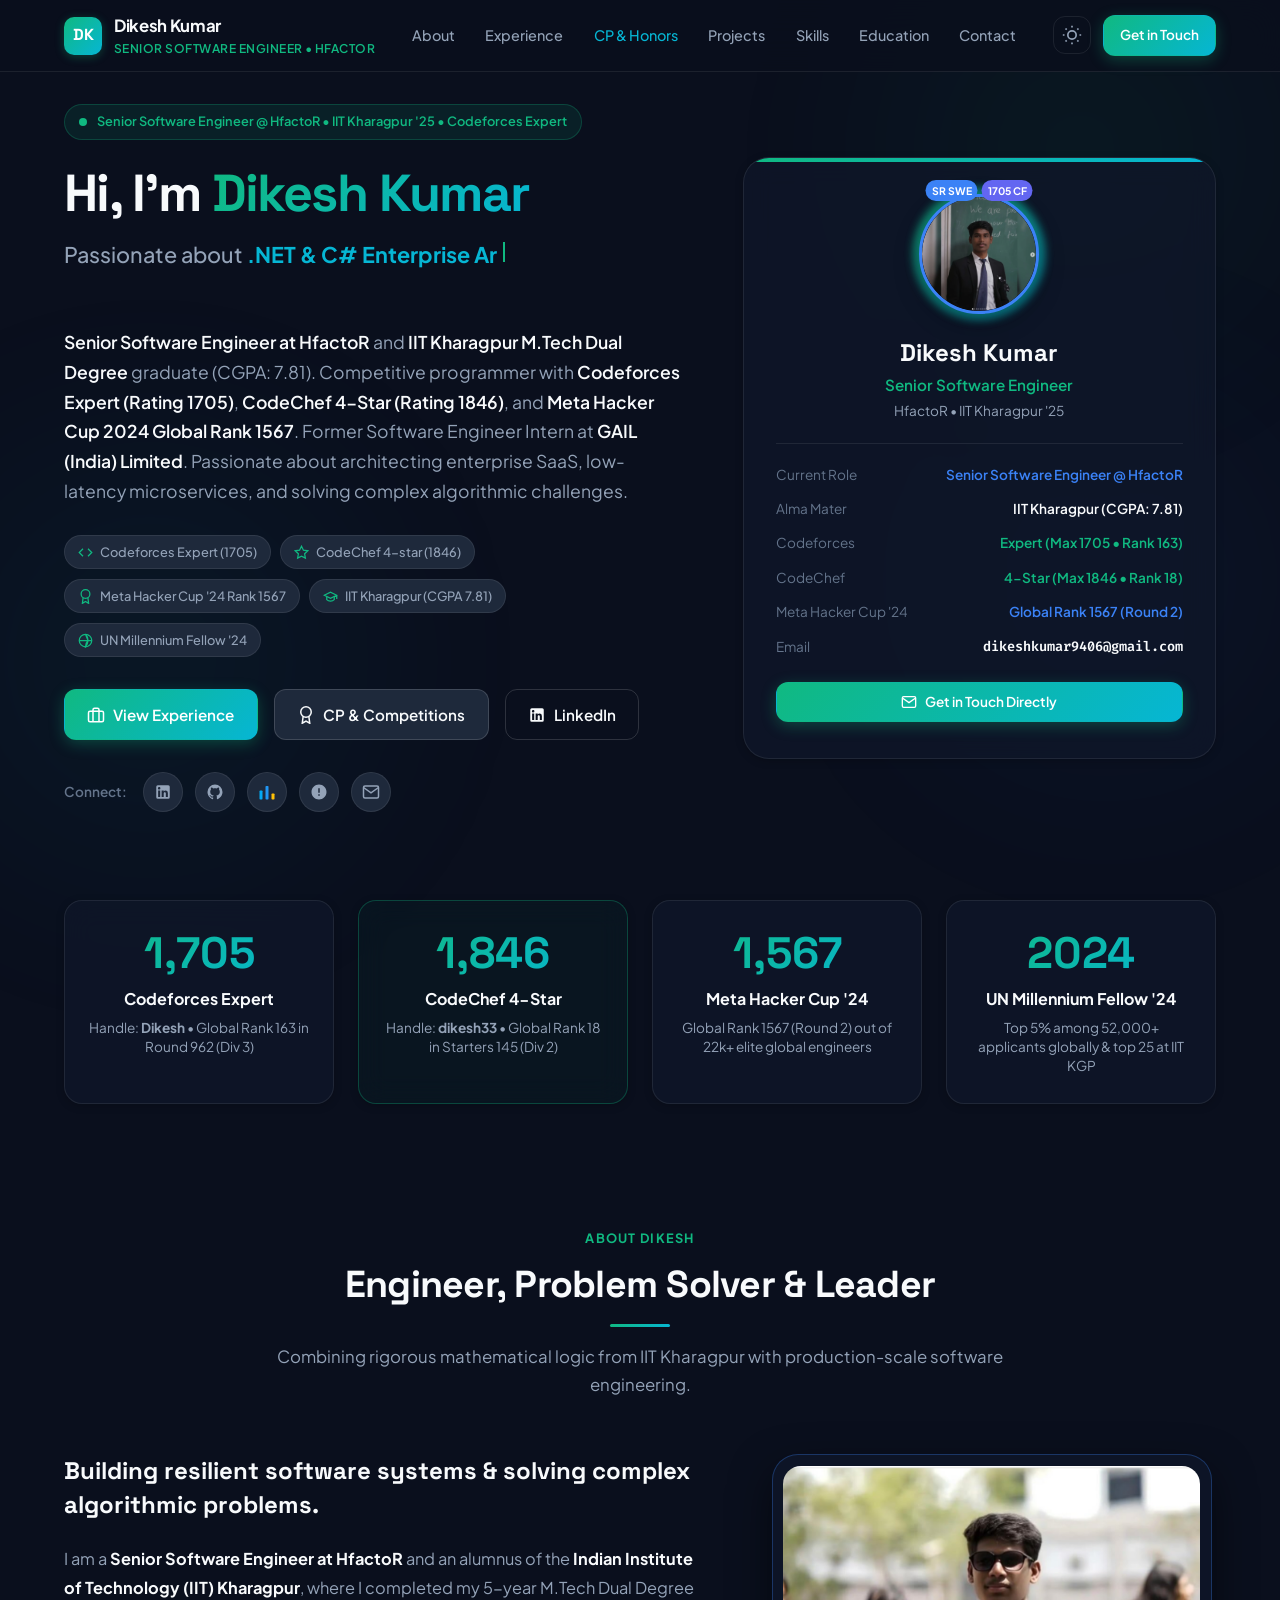
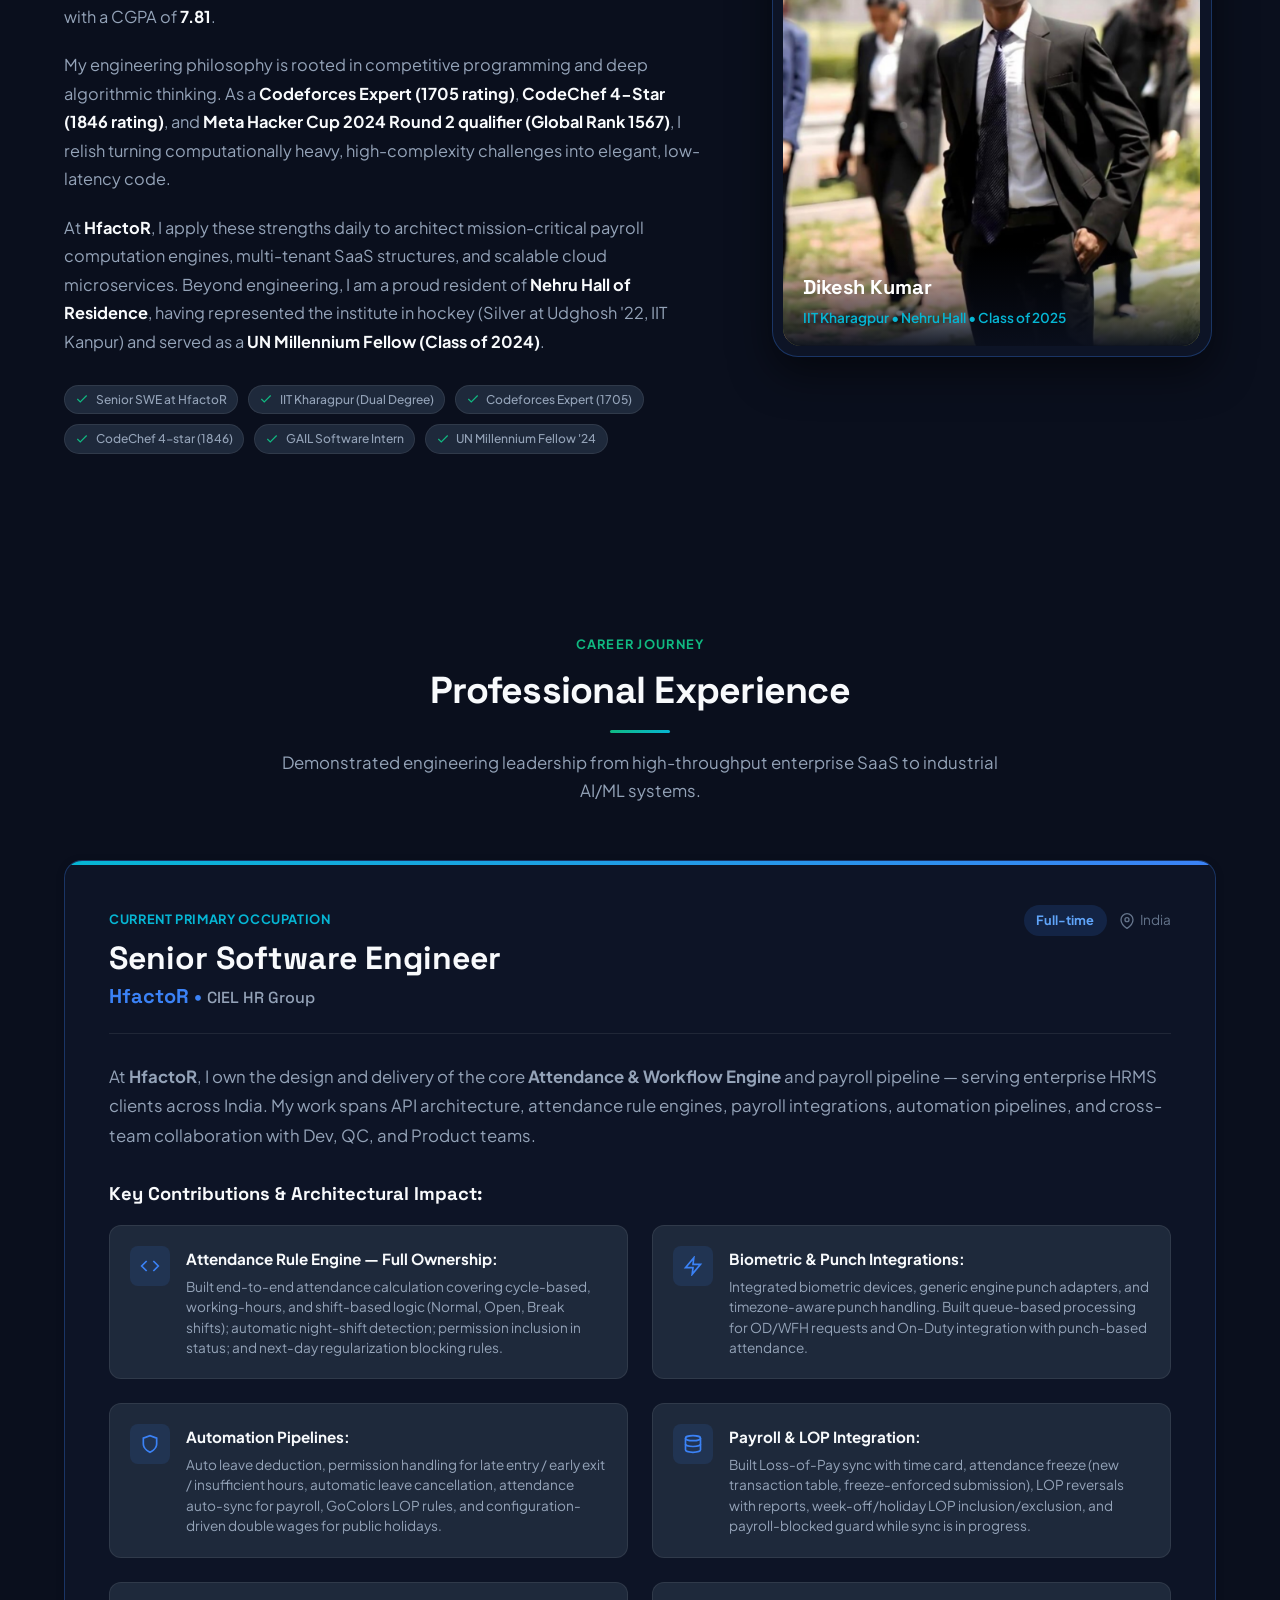
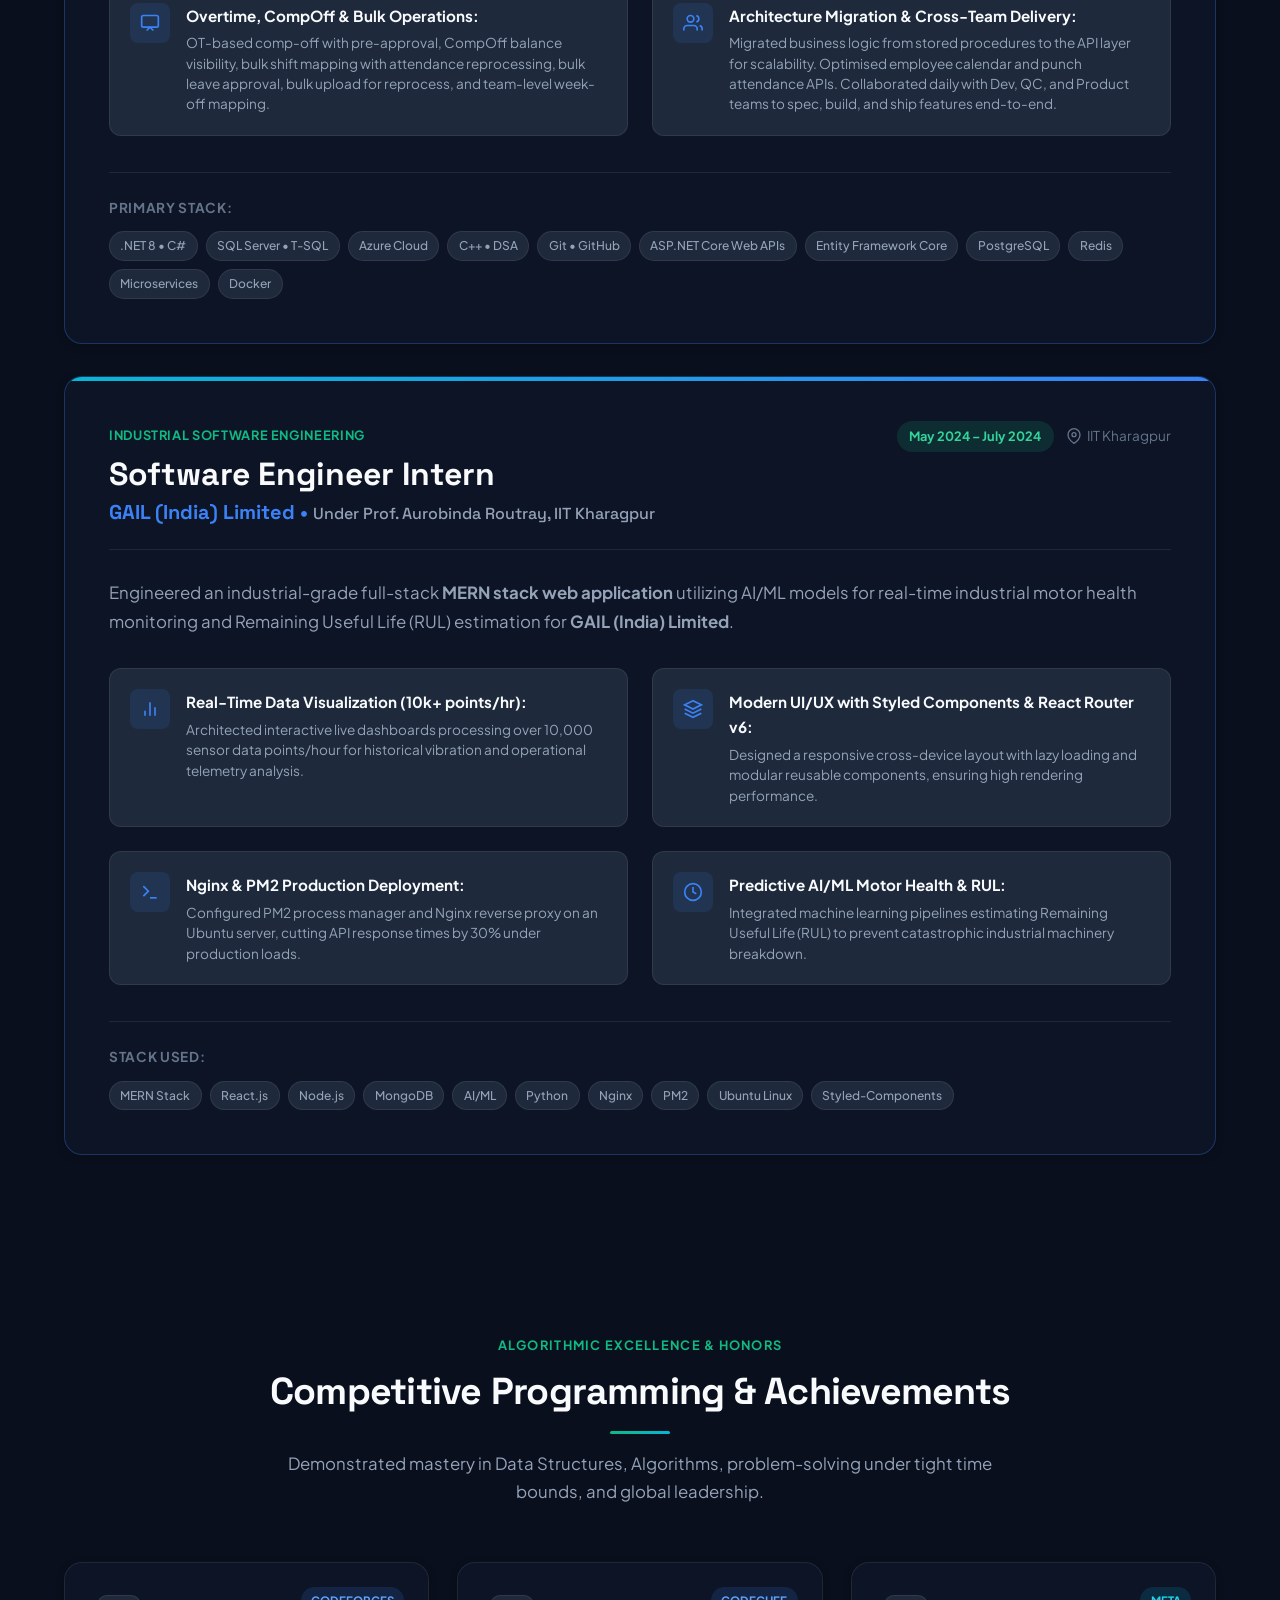
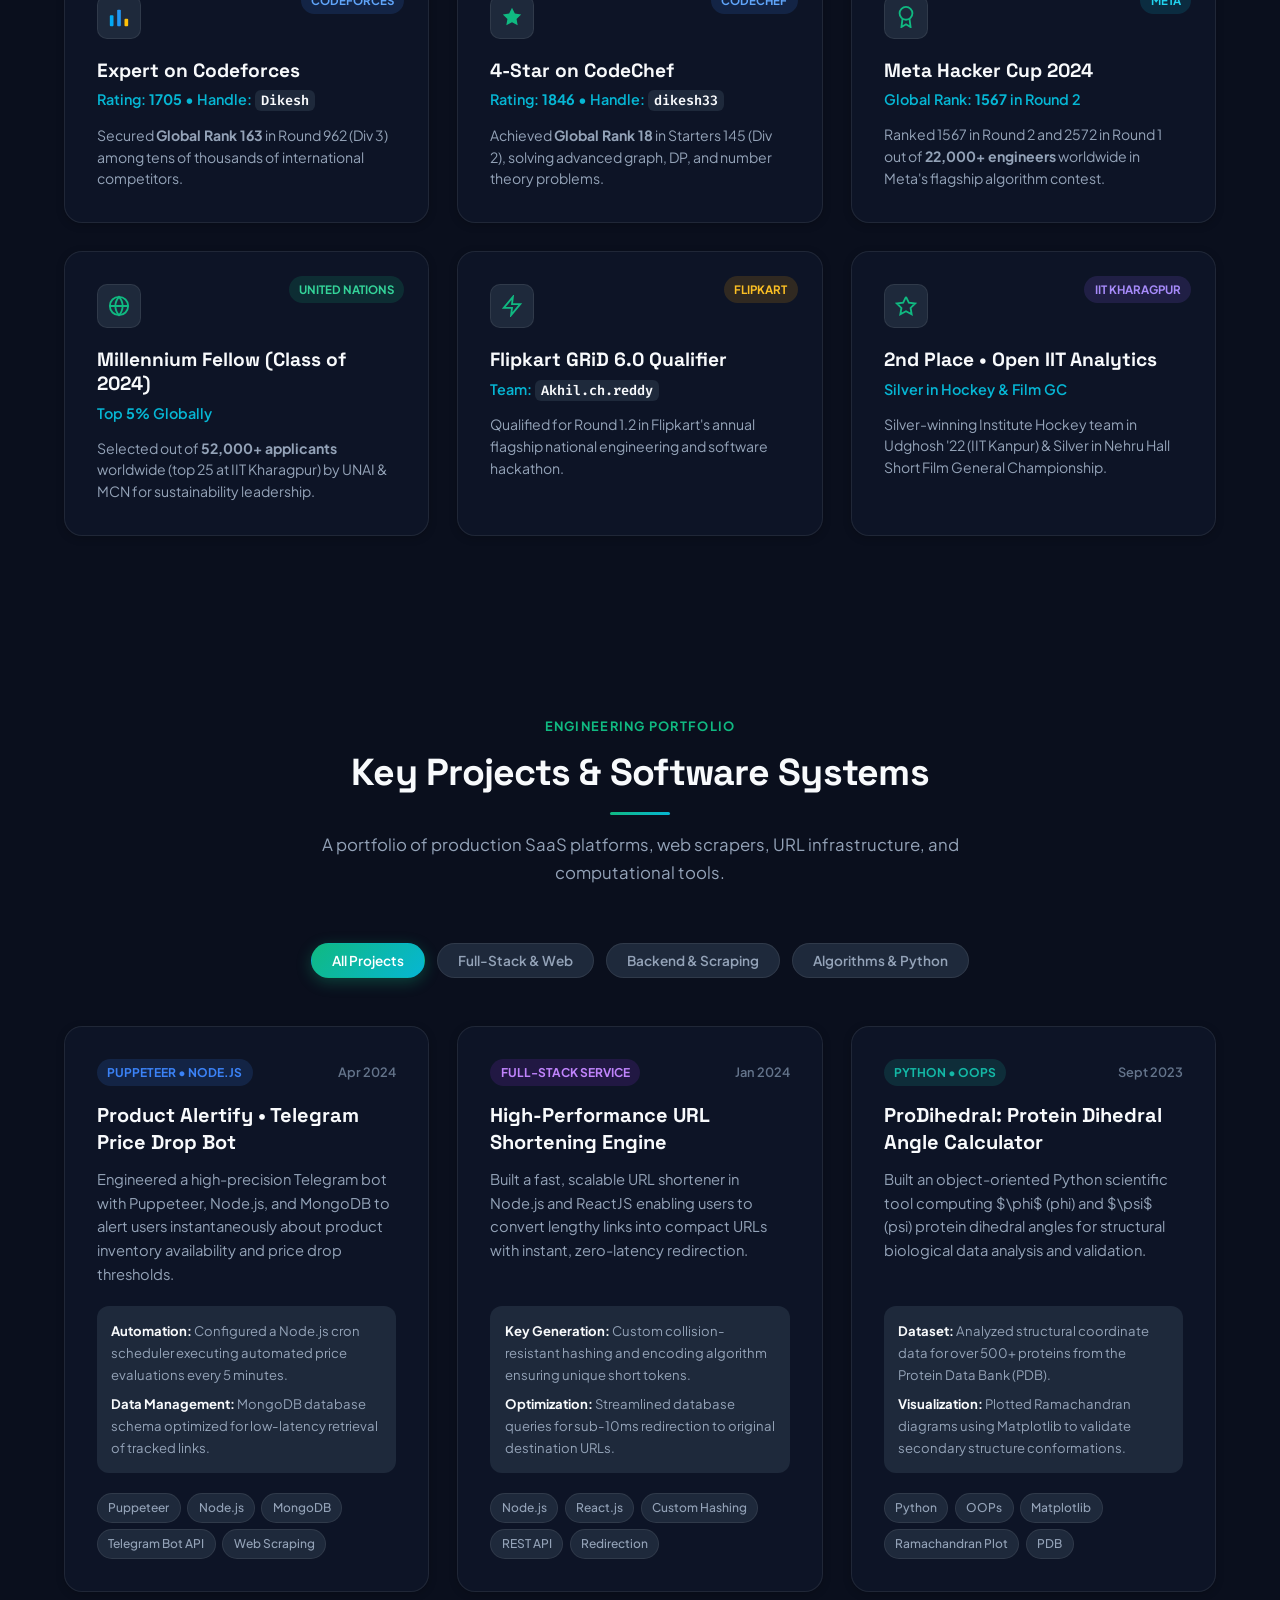
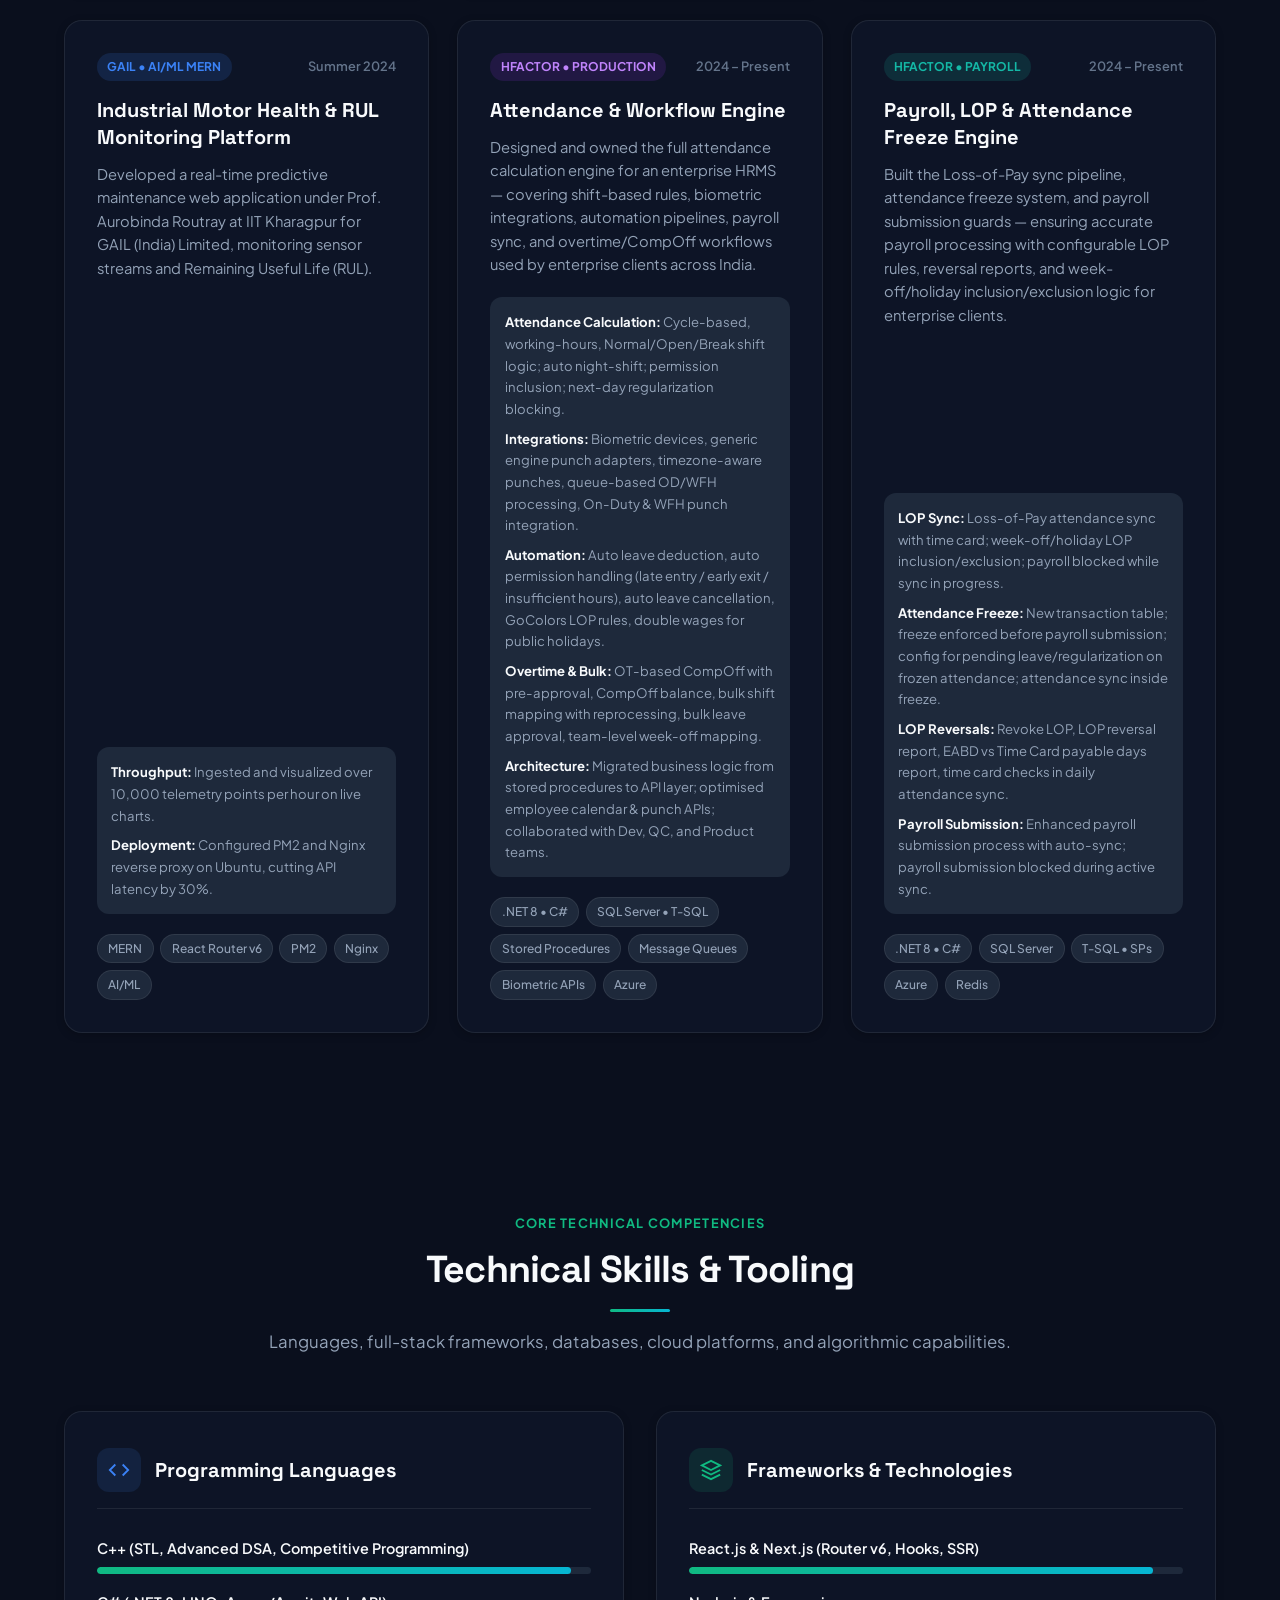
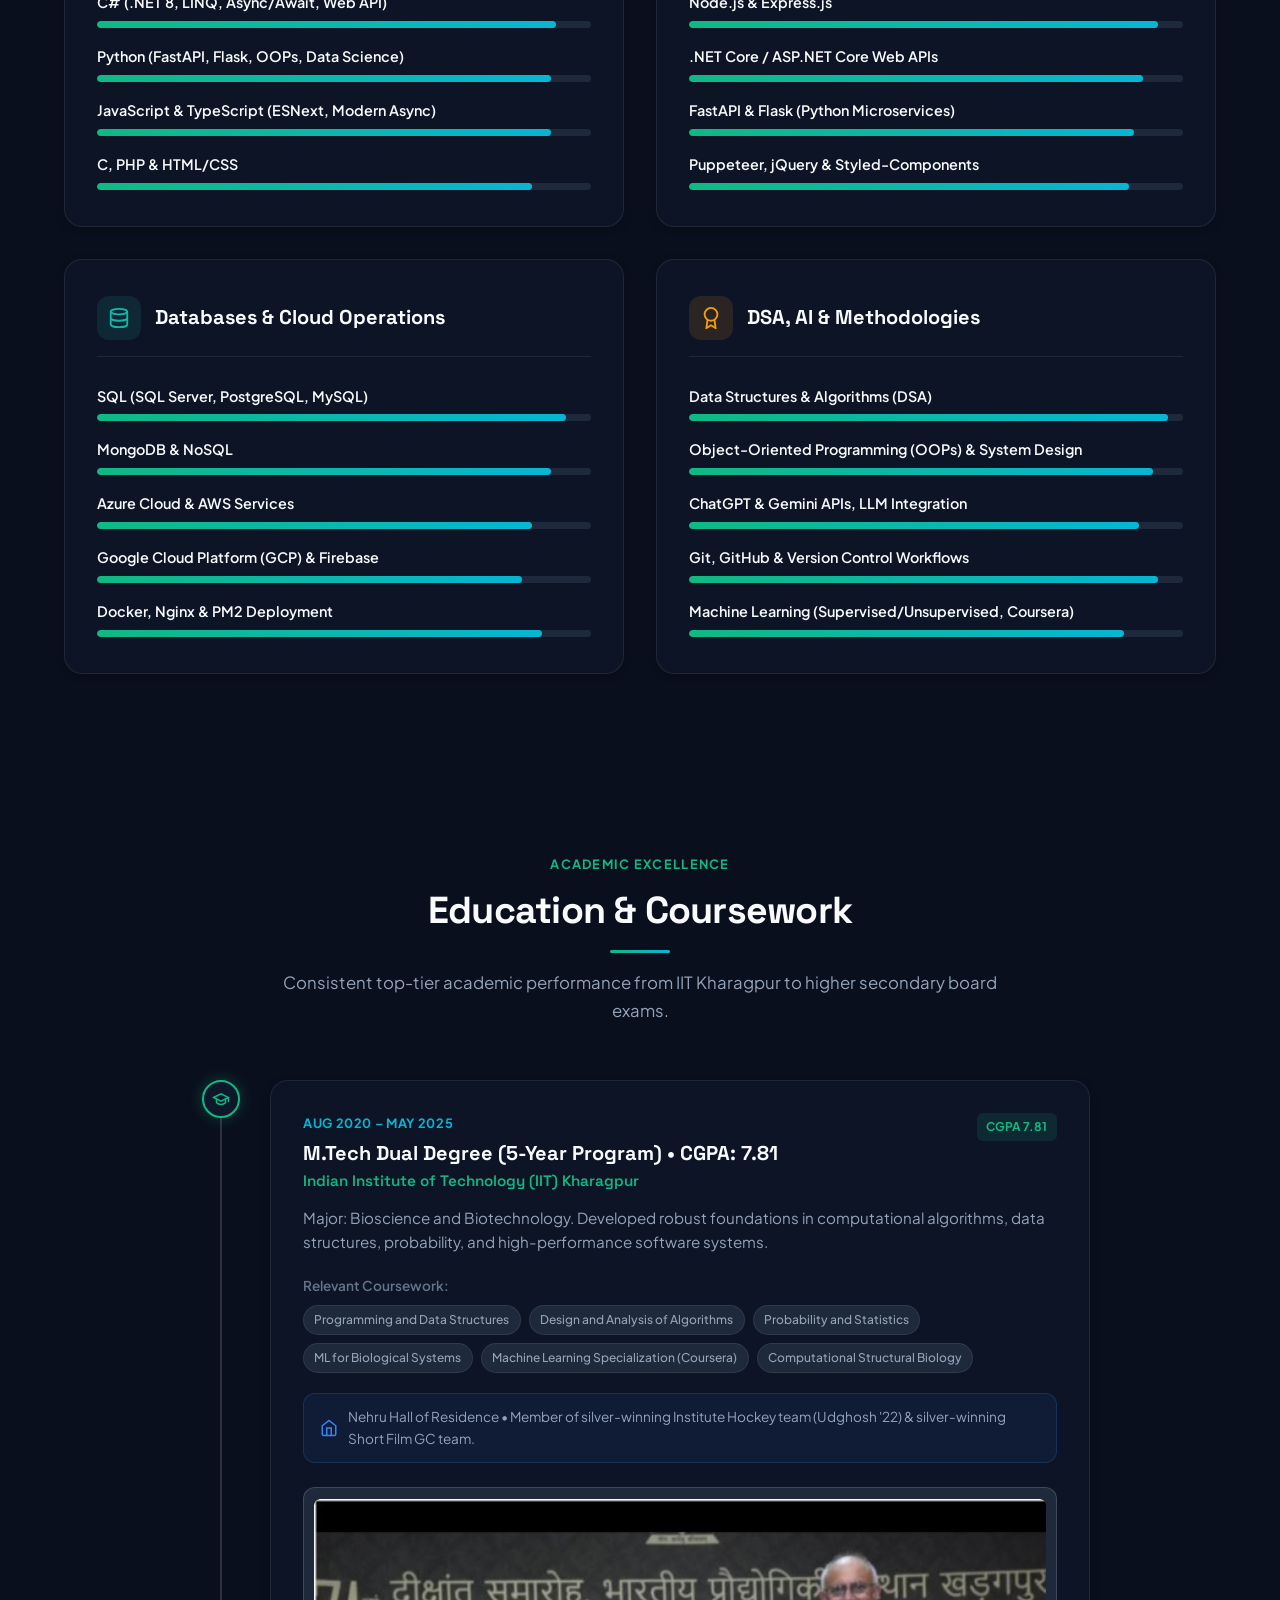
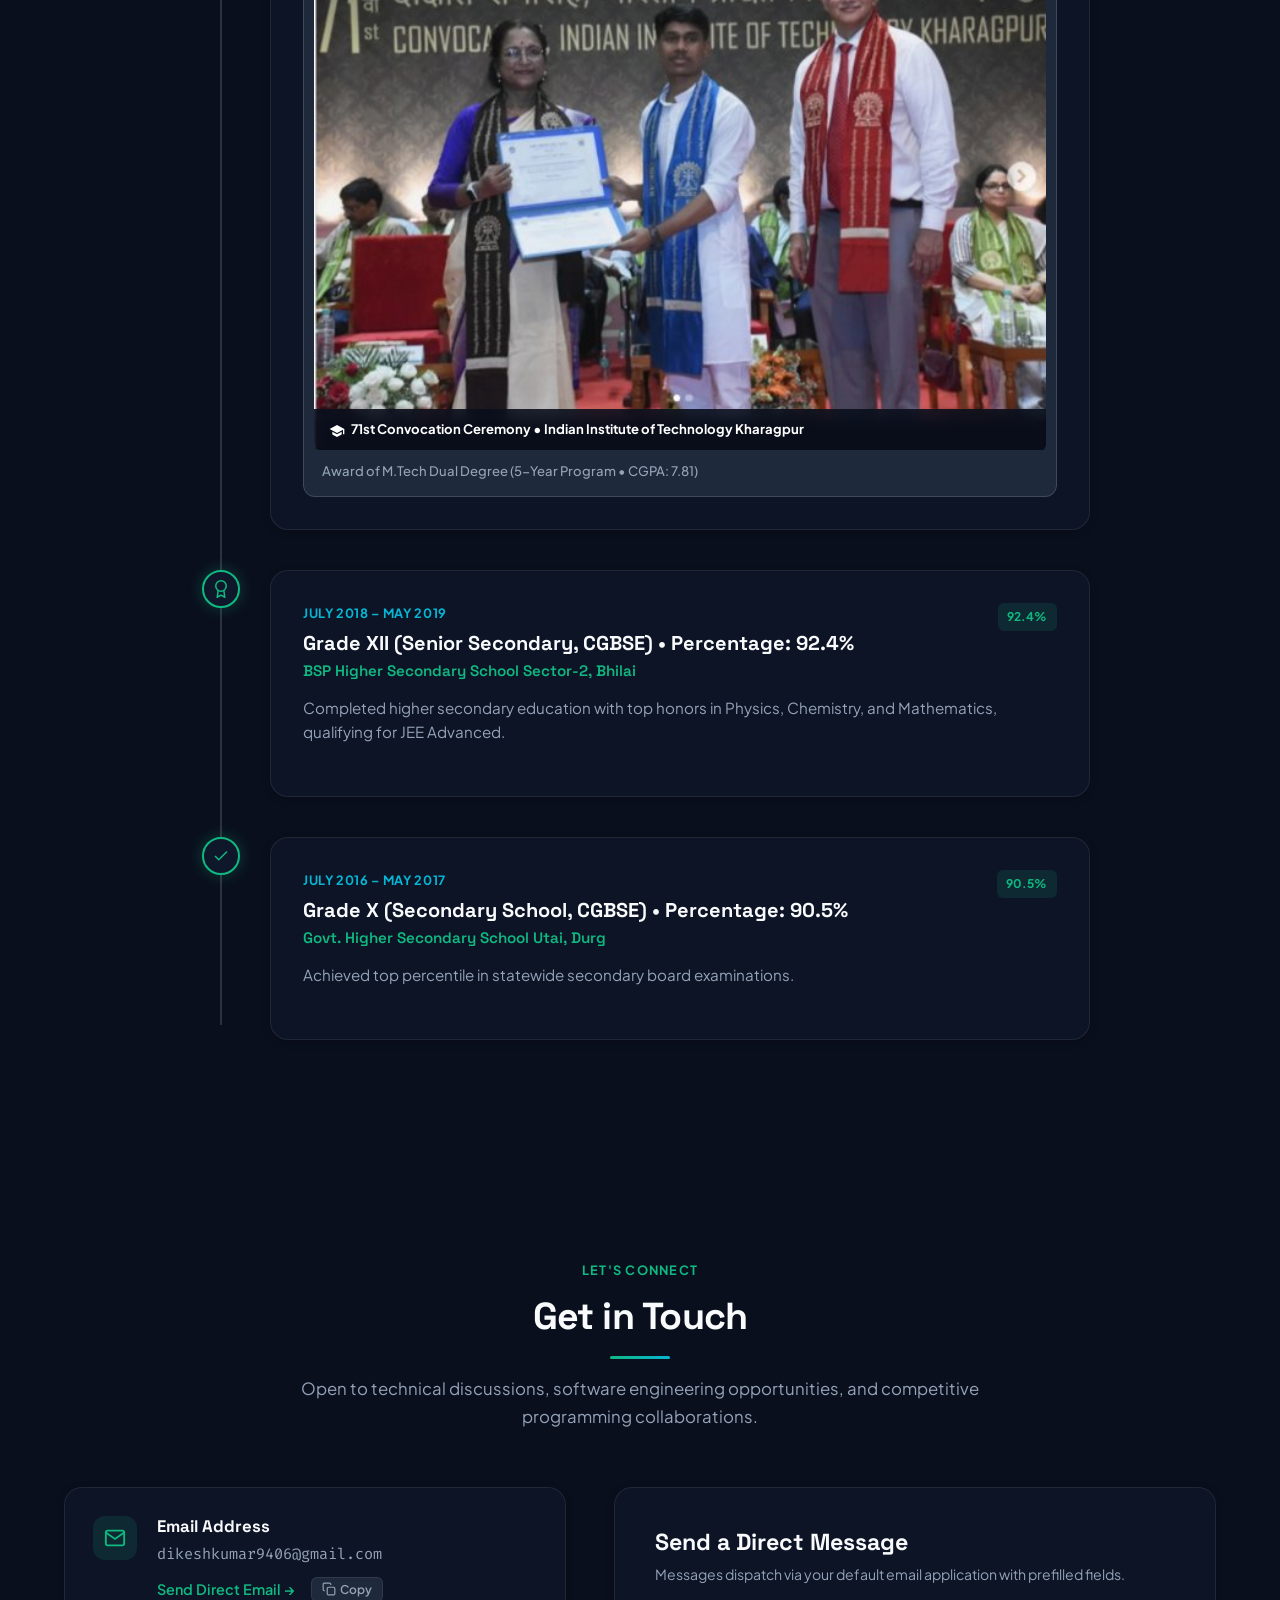
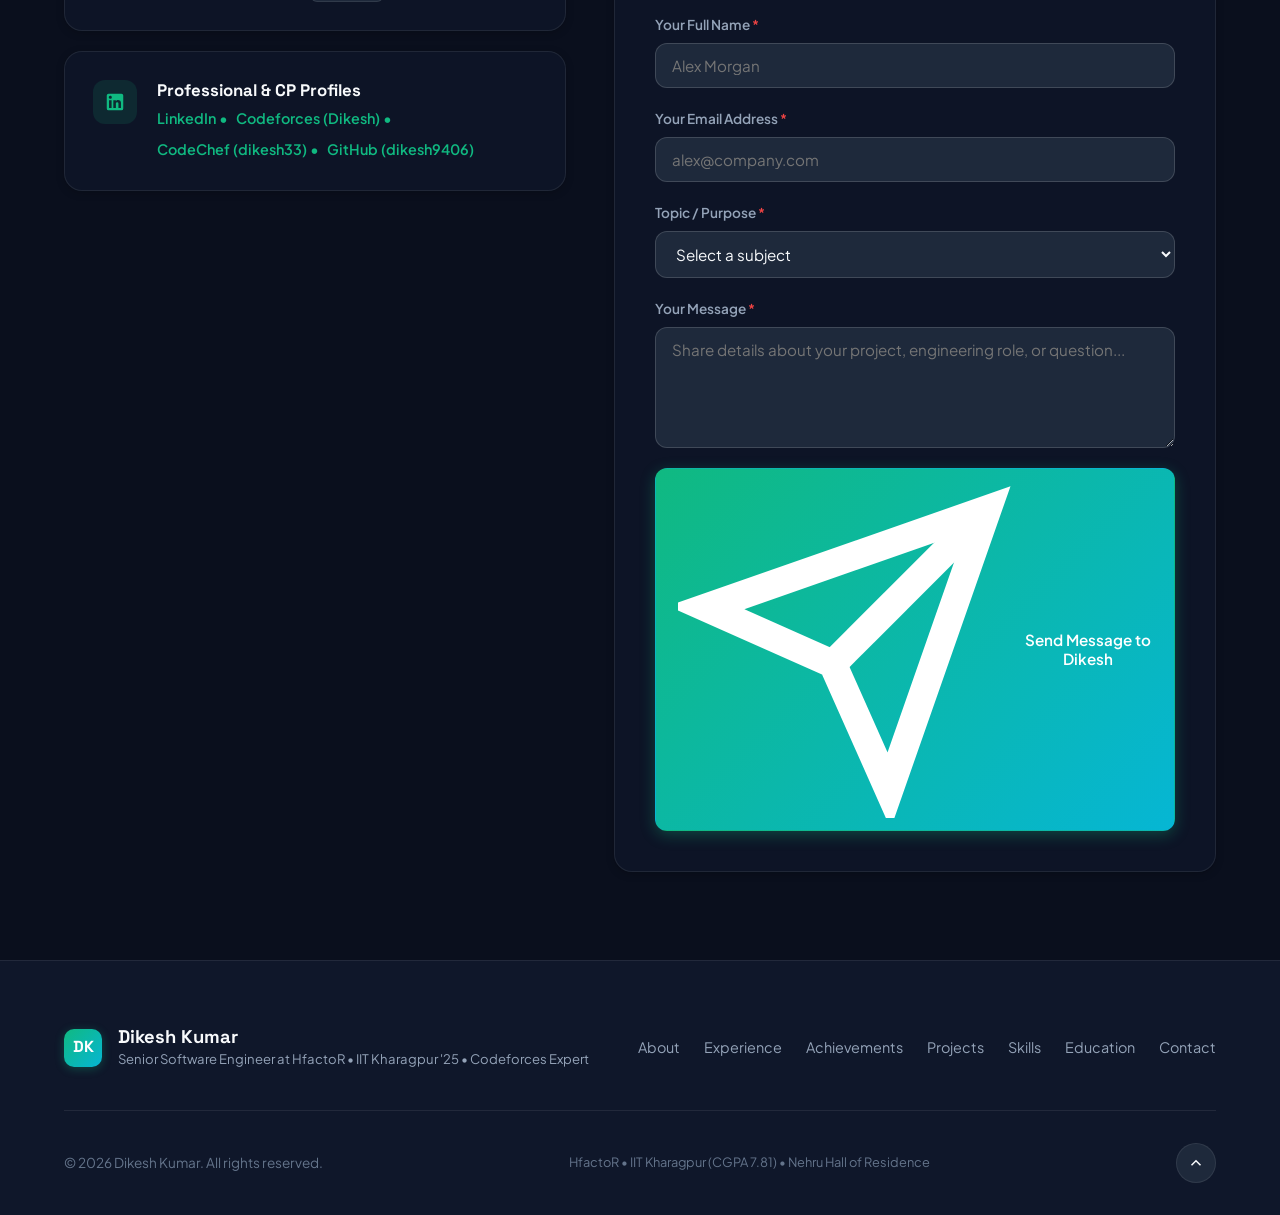
==== commit e3a53946: "Update SEO metadata, canonical URLs and sitemap to dikeshkumar.is-a.dev" ====
--- a/index.html
+++ b/index.html
@@ -10,14 +10,14 @@
   <meta name="keywords" content="Dikesh Kumar, dikesh kumar iit kharagpur, dikesh9406, Dikesh codeforces, dikesh33 codechef, software engineer IIT Kharagpur, HfactoR engineer, Dikesh Kumar portfolio, Dikesh Kumar developer">
   <meta name="author" content="Dikesh Kumar">
   <meta name="robots" content="index, follow, max-snippet:-1, max-image-preview:large">
-  <link rel="canonical" href="https://dikesh-kumar.netlify.app/">
+  <link rel="canonical" href="https://dikeshkumar.is-a.dev/">
 
   <!-- OPEN GRAPH -->
   <meta property="og:type" content="profile">
-  <meta property="og:url" content="https://dikesh-kumar.netlify.app/">
+  <meta property="og:url" content="https://dikeshkumar.is-a.dev/">
   <meta property="og:title" content="Dikesh Kumar | Software Engineer | IIT Kharagpur">
   <meta property="og:description" content="Senior Software Engineer at HfactoR. IIT Kharagpur M.Tech 2025. Codeforces Expert (1705) · CodeChef 4-Star (1846) · UN Millennium Fellow 2024 · Meta Hacker Cup Global Rank 1567.">
-  <meta property="og:image" content="https://dikesh-kumar.netlify.app/assets/images/dikesh-profile.png">
+  <meta property="og:image" content="https://dikeshkumar.is-a.dev/assets/images/dikesh-profile.png">
   <meta property="og:image:alt" content="Dikesh Kumar - Software Engineer">
   <meta property="og:site_name" content="Dikesh Kumar - Portfolio">
   <meta property="og:locale" content="en_IN">
@@ -29,7 +29,7 @@
   <meta name="twitter:card" content="summary_large_image">
   <meta name="twitter:title" content="Dikesh Kumar | Software Engineer | IIT Kharagpur">
   <meta name="twitter:description" content="Senior Software Engineer at HfactoR. IIT KGP M.Tech 2025. Codeforces Expert 1705 · CodeChef 4-Star 1846 · UN Millennium Fellow.">
-  <meta name="twitter:image" content="https://dikesh-kumar.netlify.app/assets/images/dikesh-profile.png">
+  <meta name="twitter:image" content="https://dikeshkumar.is-a.dev/assets/images/dikesh-profile.png">
 
   <!-- JSON-LD STRUCTURED DATA -->
   <script type="application/ld+json">
@@ -38,8 +38,8 @@
     "@type": "Person",
     "name": "Dikesh Kumar",
     "alternateName": ["dikesh9406", "Dikesh", "dikesh33"],
-    "url": "https://dikesh-kumar.netlify.app/",
-    "image": "https://dikesh-kumar.netlify.app/assets/images/dikesh-profile.png",
+    "url": "https://dikeshkumar.is-a.dev/",
+    "image": "https://dikeshkumar.is-a.dev/assets/images/dikesh-profile.png",
     "email": "dikeshkumar9406@gmail.com",
     "description": "Senior Software Engineer at HfactoR, IIT Kharagpur M.Tech Dual Degree graduate 2025, Codeforces Expert max rating 1705, CodeChef 4-Star max rating 1846, UN Millennium Fellow 2024, Meta Hacker Cup 2024 Global Rank 1567.",
     "jobTitle": "Senior Software Engineer",
--- a/styles.css
+++ b/styles.css
@@ -541,8 +541,8 @@
    Hero Section
    -------------------------------------------------------------------------- */
 .hero-section {
-  padding-top: calc(72px + 4rem);
-  padding-bottom: 4rem;
+  padding-top: calc(72px + 2rem);
+  padding-bottom: 3.5rem;
   position: relative;
 }
 
@@ -597,28 +597,35 @@
 }
 
 .typing-container {
-  font-size: 1.4rem;
+  font-size: 1.35rem;
+  line-height: 1.4;
   color: var(--text-secondary);
   font-weight: 500;
   margin-bottom: 1.5rem;
-  display: flex;
-  align-items: center;
-  flex-wrap: wrap;
-  min-height: 2.2rem;
+  display: block;           /* Natural inline text flow so only overflowing words wrap */
+  height: 4rem;             /* strictly fixed vertical height to prevent layout shifts */
+  overflow: hidden;
+  word-break: normal;
+  overflow-wrap: break-word;
+}
+
+.typing-prefix {
+  display: inline;
 }
 
 .typing-text {
   color: var(--accent-cyan);
   font-weight: 700;
-  margin-left: 0.4rem;
+  display: inline;
 }
 
 .cursor {
   display: inline-block;
   width: 2px;
-  height: 1.4rem;
+  height: 1.25rem;
   background-color: var(--accent-emerald);
-  margin-left: 4px;
+  margin-left: 2px;
+  vertical-align: -0.12rem;
   animation: blink 0.8s infinite;
 }
 
@@ -2556,8 +2563,8 @@
   }
 
   .typing-container {
-    justify-content: center;
-    min-height: 4rem;   /* tall enough for 2 wrapped lines on mobile */
+    text-align: center;
+    height: 4.2rem;          /* strictly fixed vertical height */
   }
 
   .hero-pills {
@@ -2633,7 +2640,8 @@
 
   .typing-container {
     font-size: 1.15rem;
-    min-height: 3.6rem;  /* 2 lines at 1.15rem */
+    line-height: 1.4;
+    height: 3.8rem;          /* strictly fixed vertical height */
   }
 
   .stats-grid {
@@ -2700,6 +2708,12 @@
     font-size: 1.95rem;
   }
 
+  .typing-container {
+    font-size: 1rem;
+    line-height: 1.35;
+    height: 3.5rem;          /* strictly fixed vertical height */
+  }
+
   .projects-grid {
     grid-template-columns: 1fr;
   }
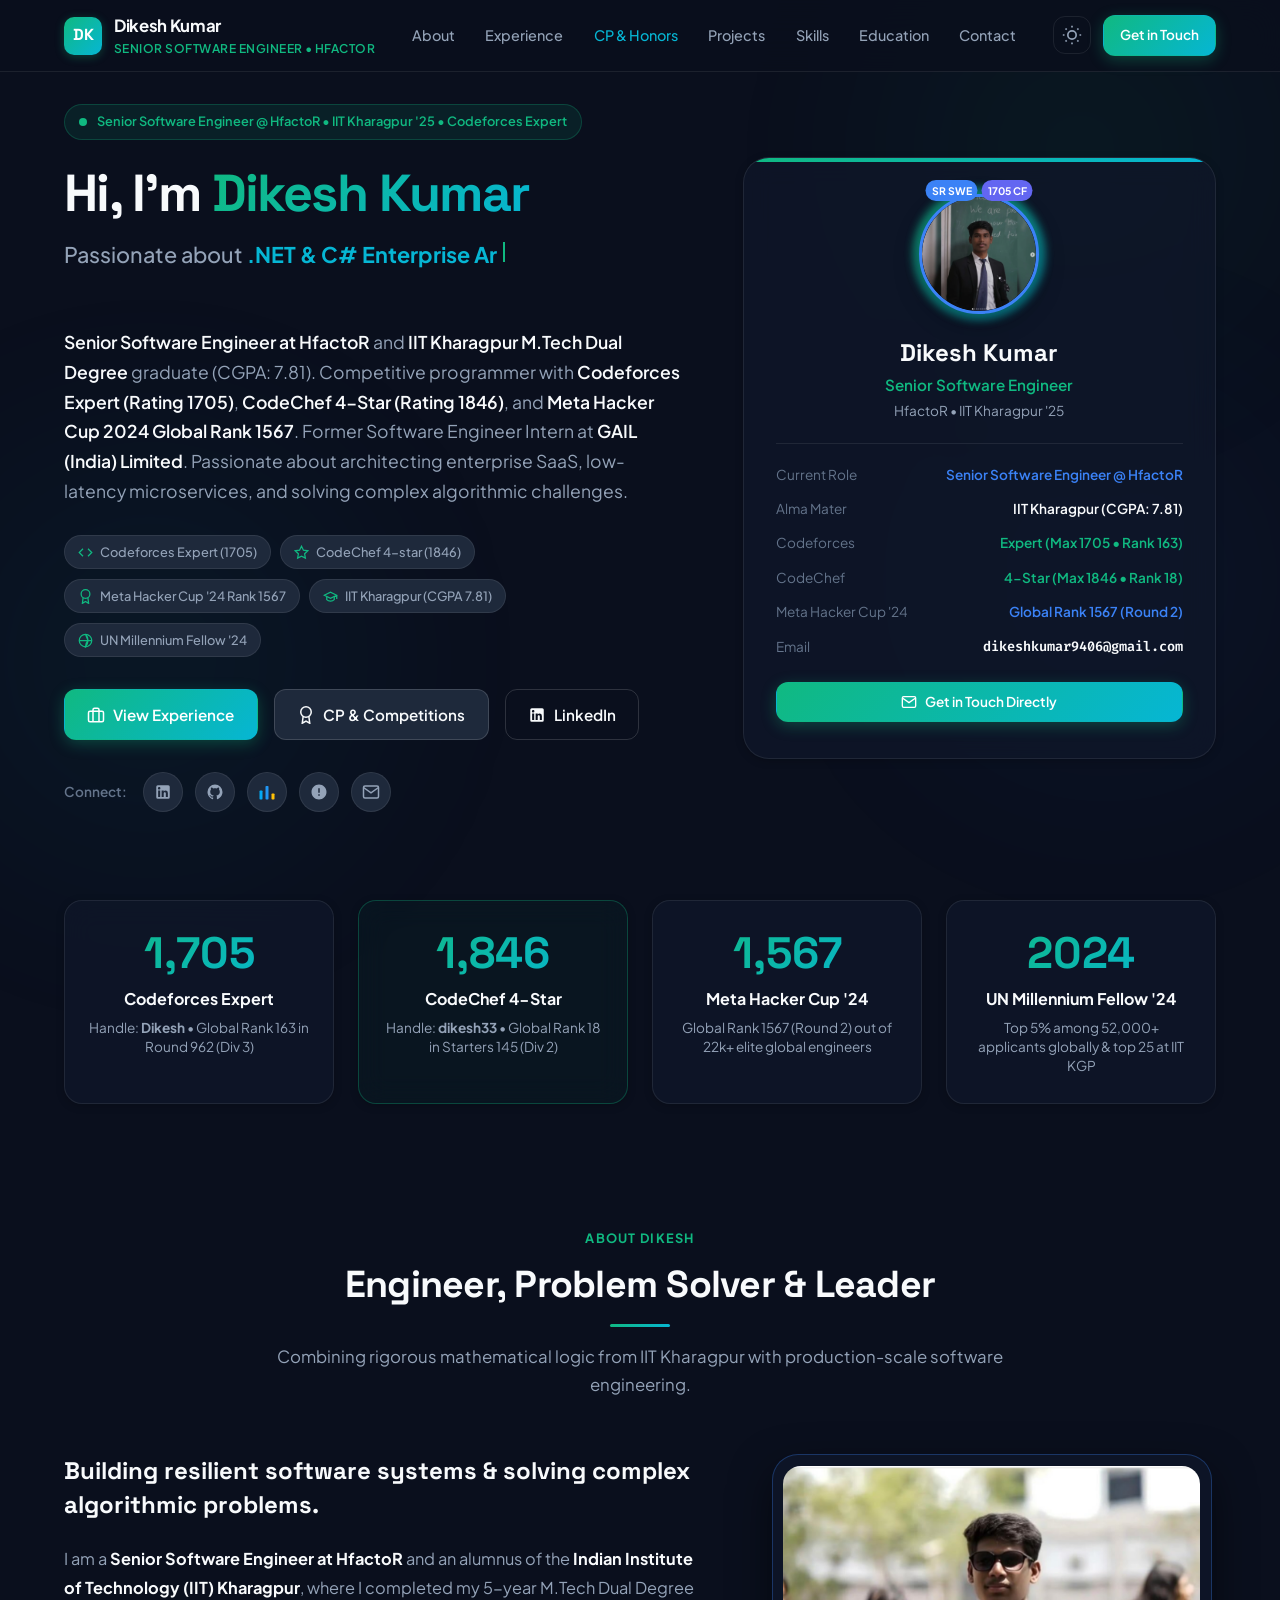
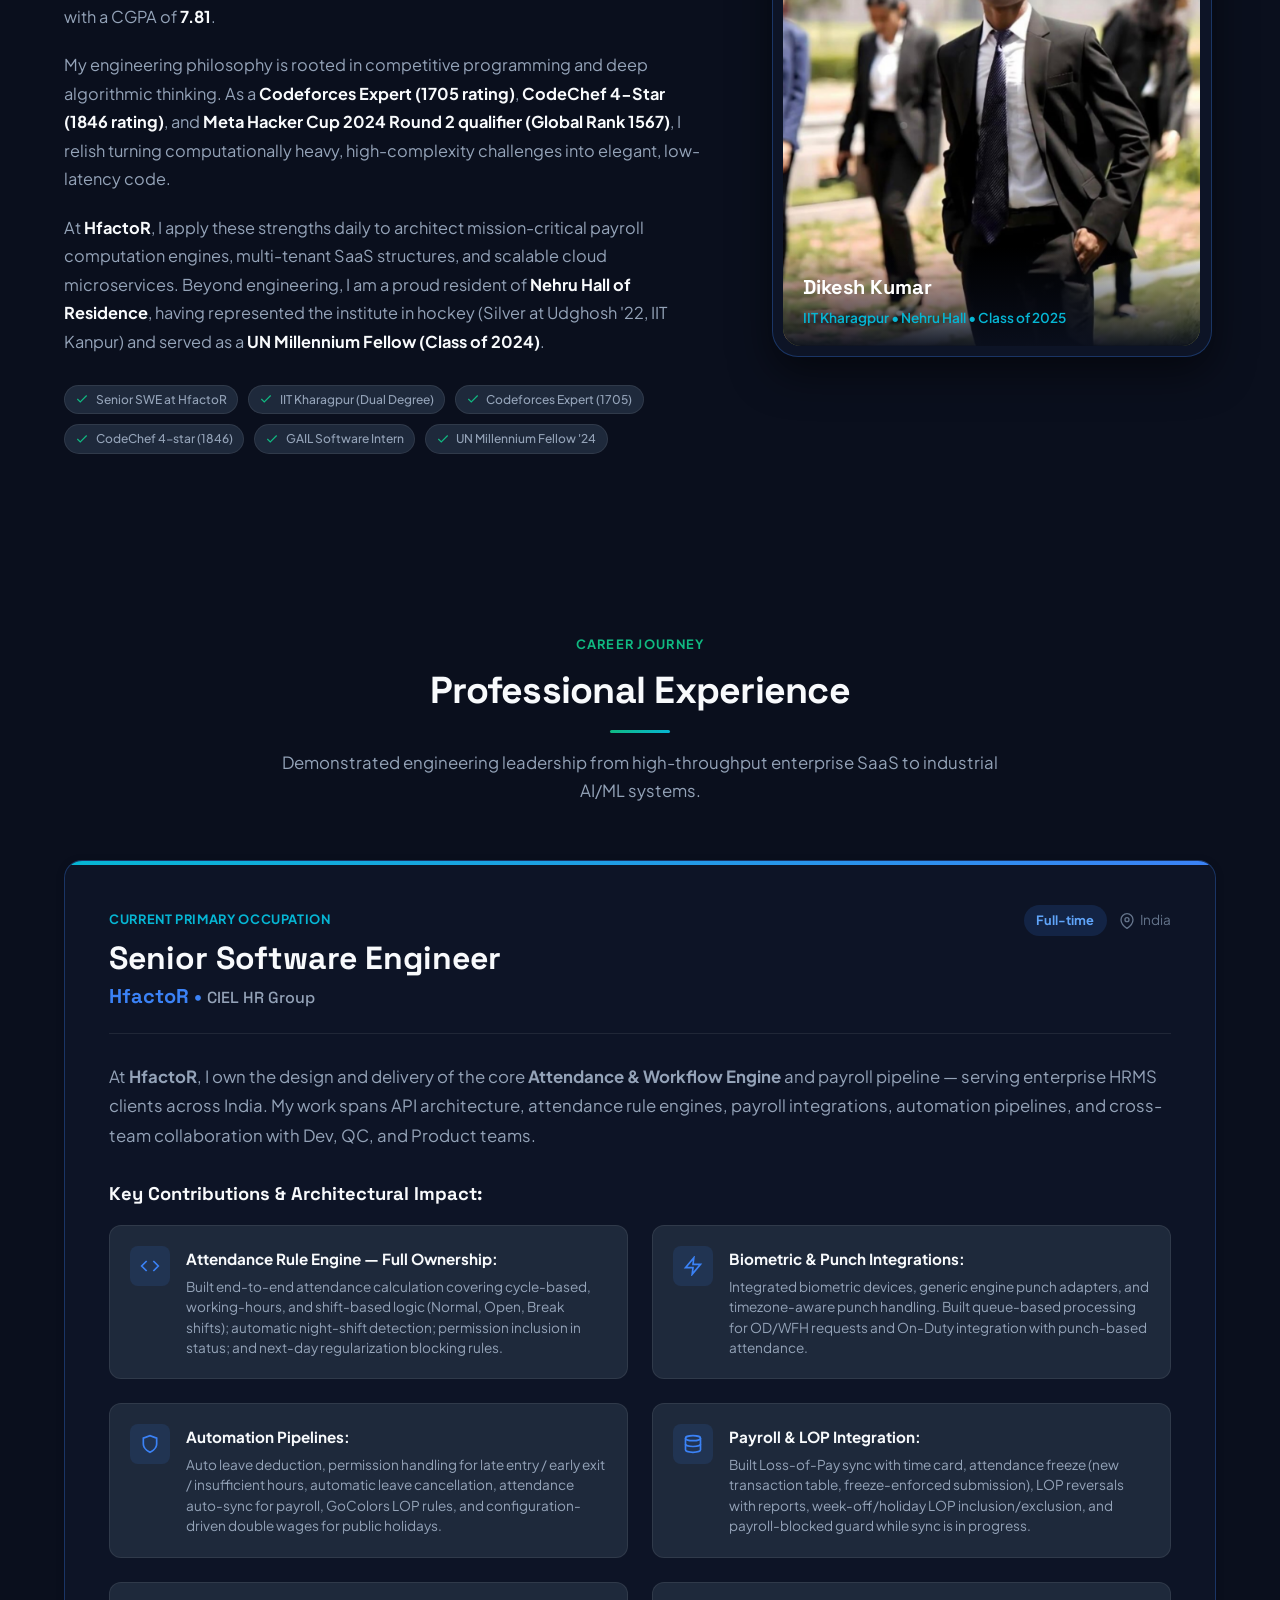
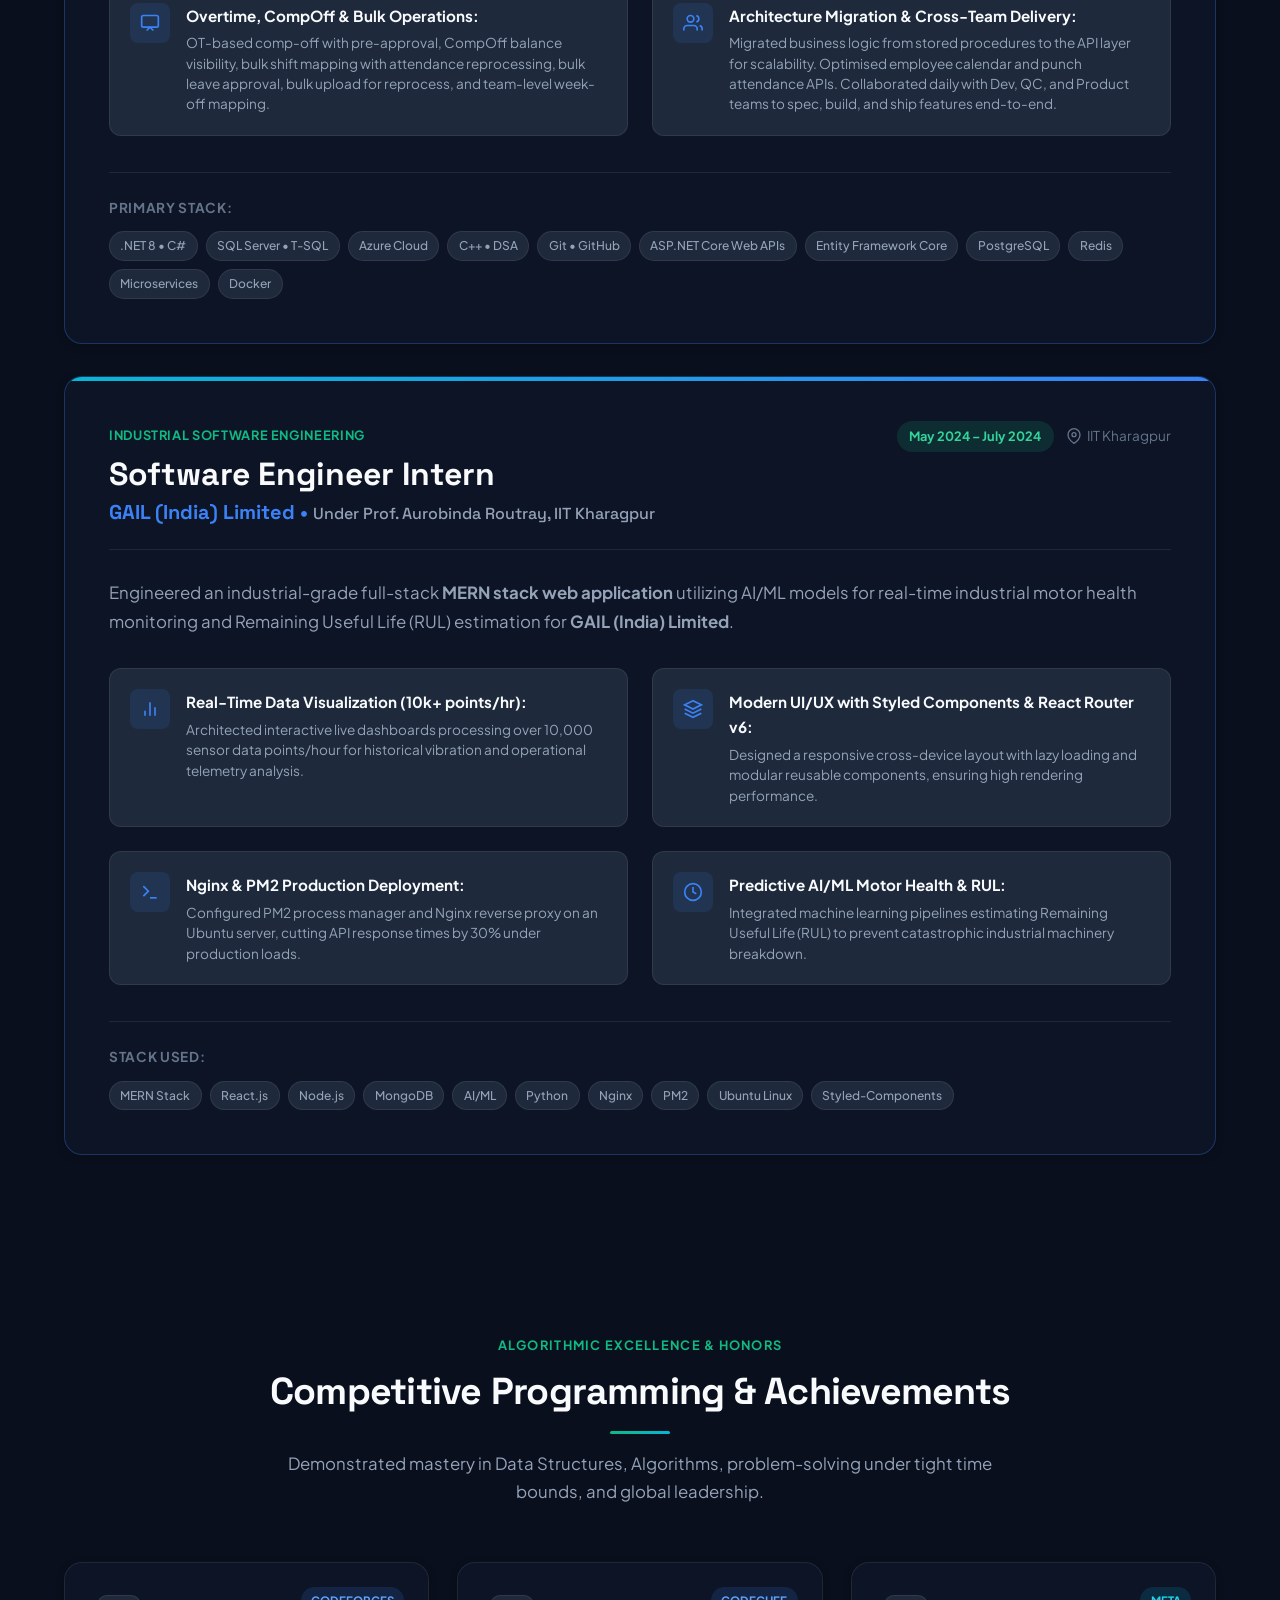
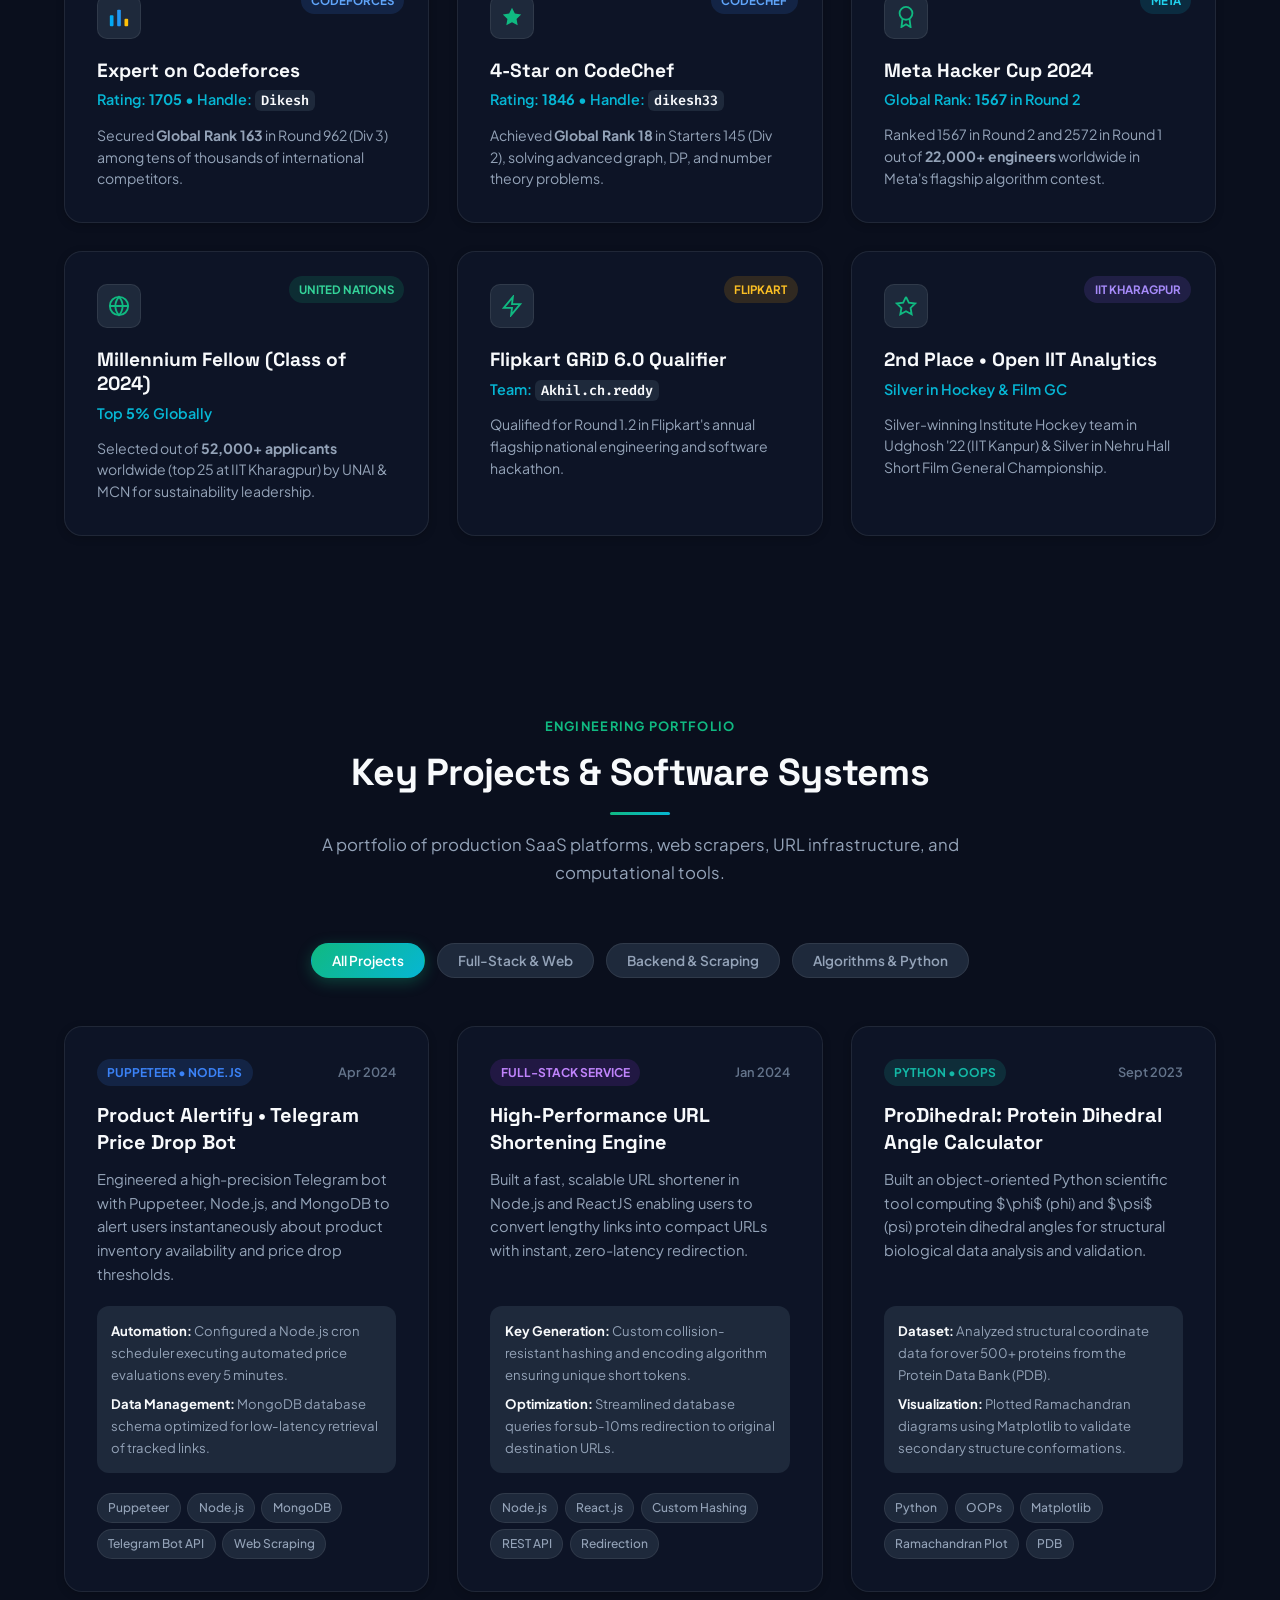
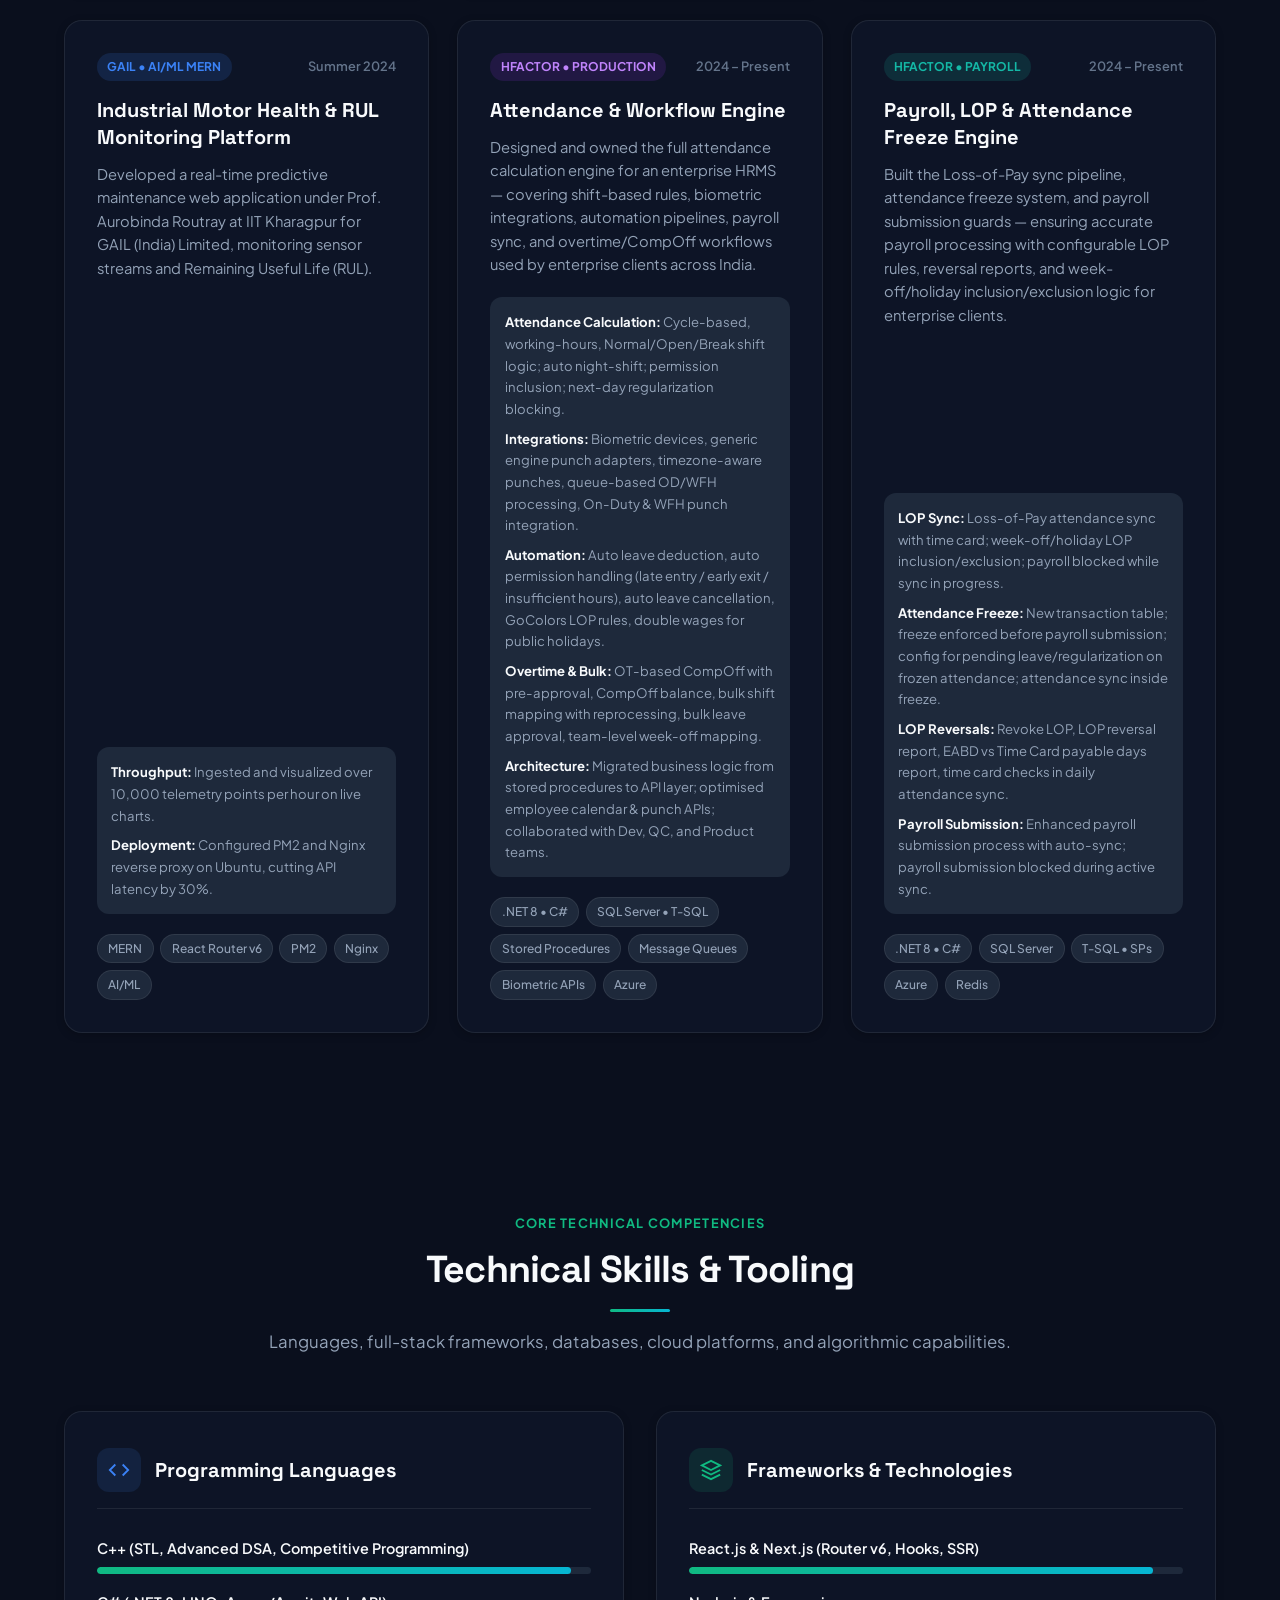
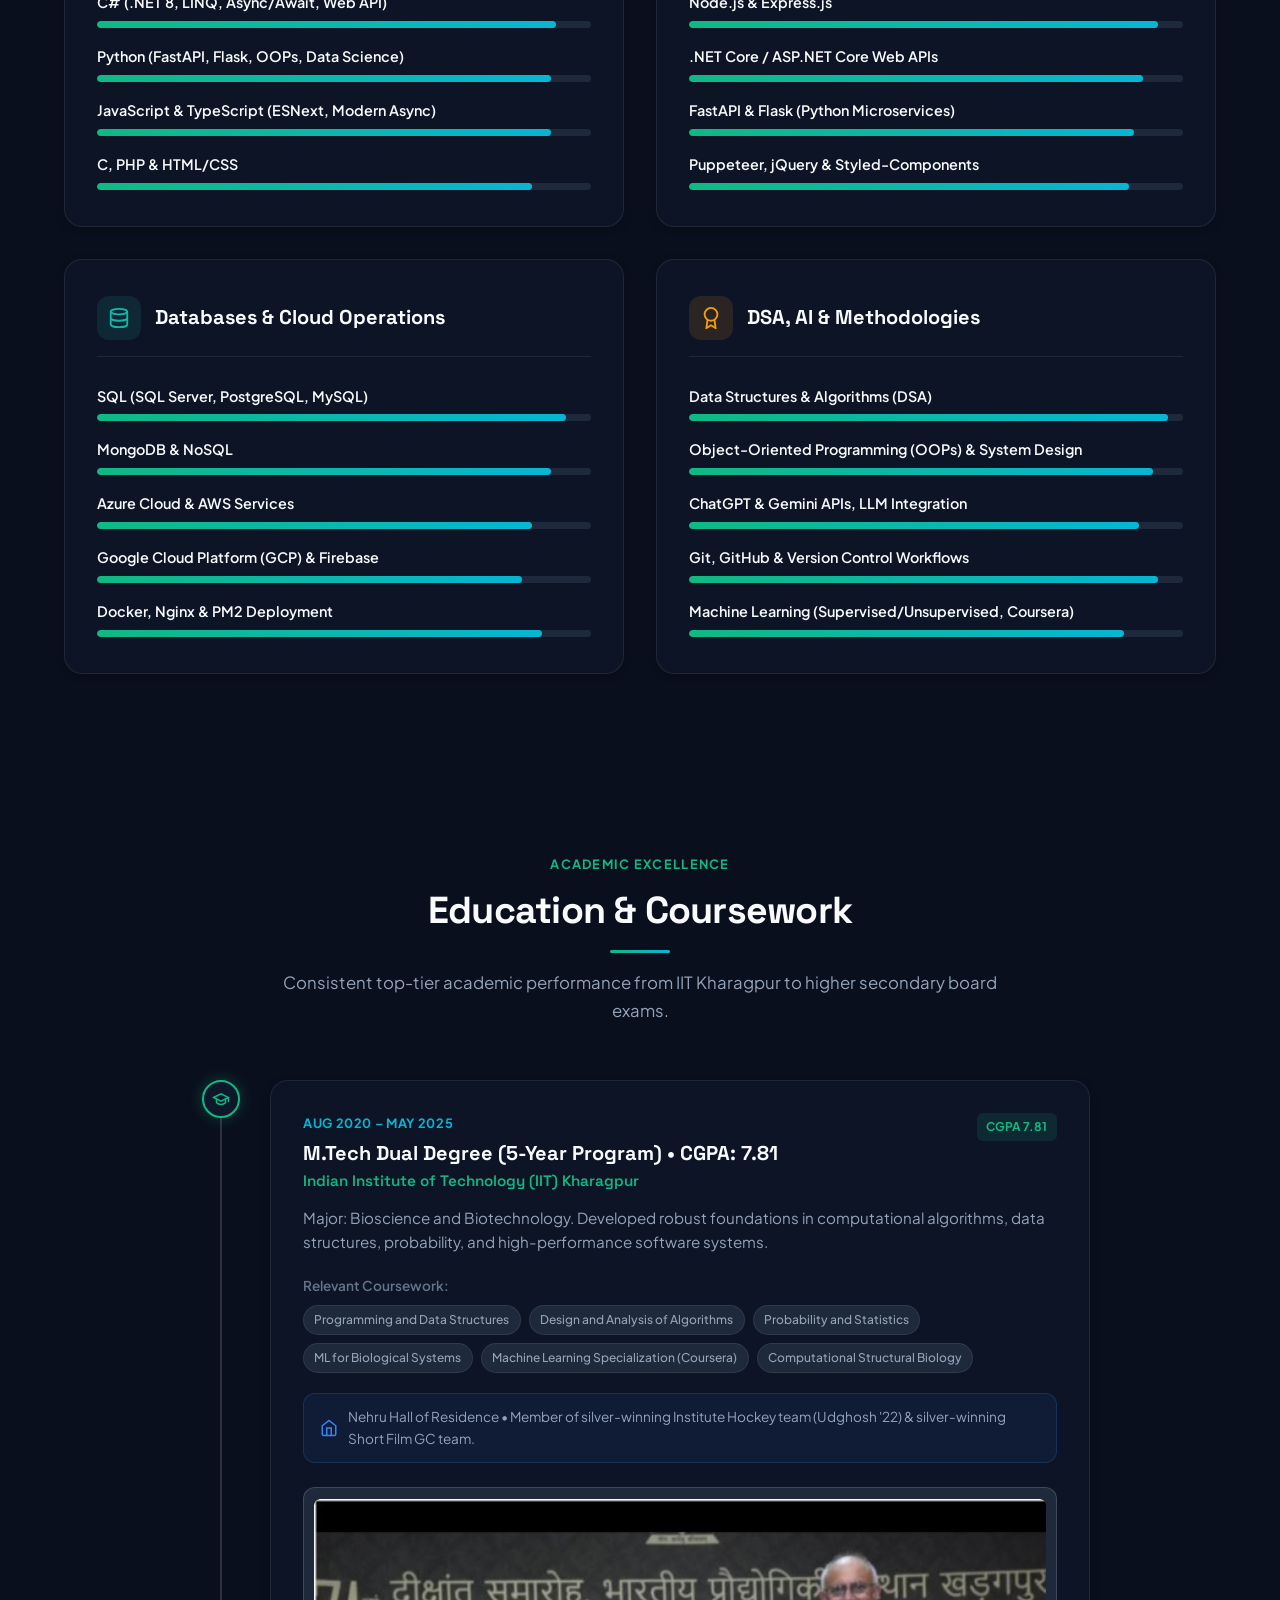
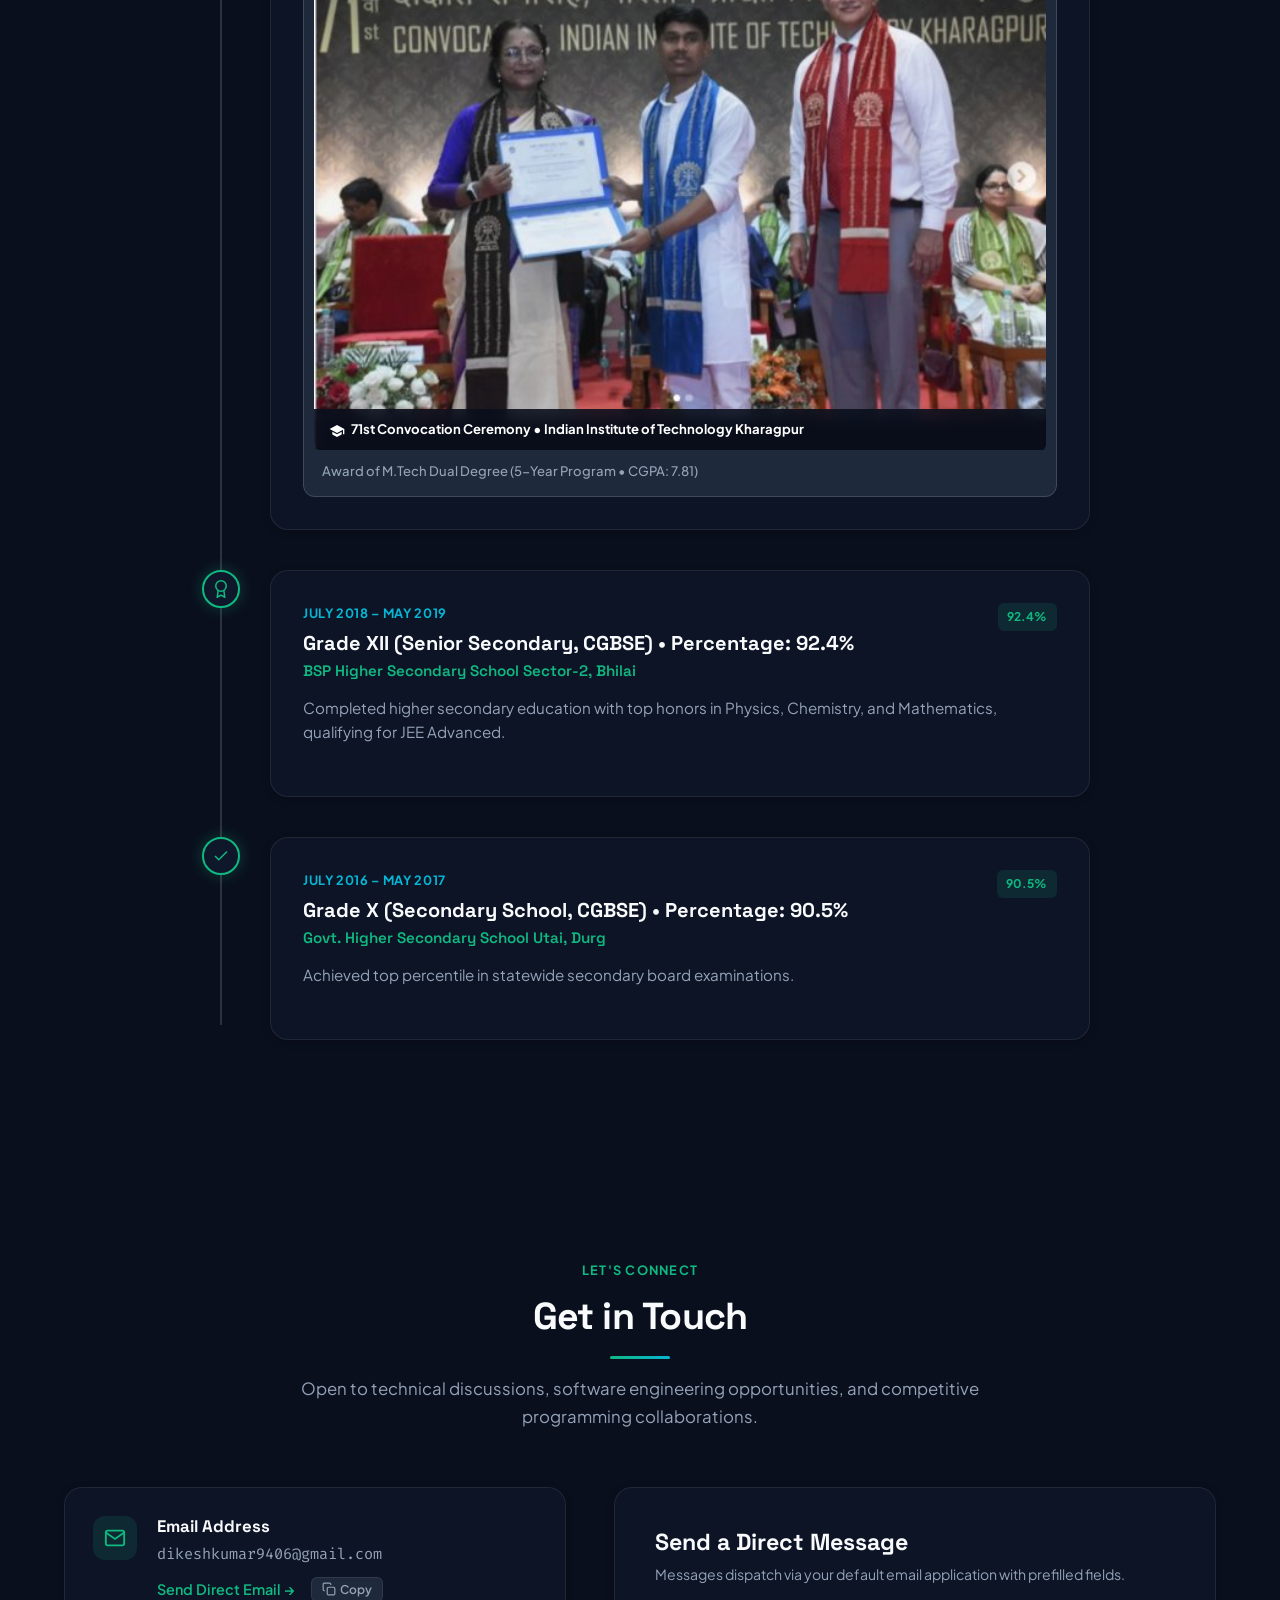
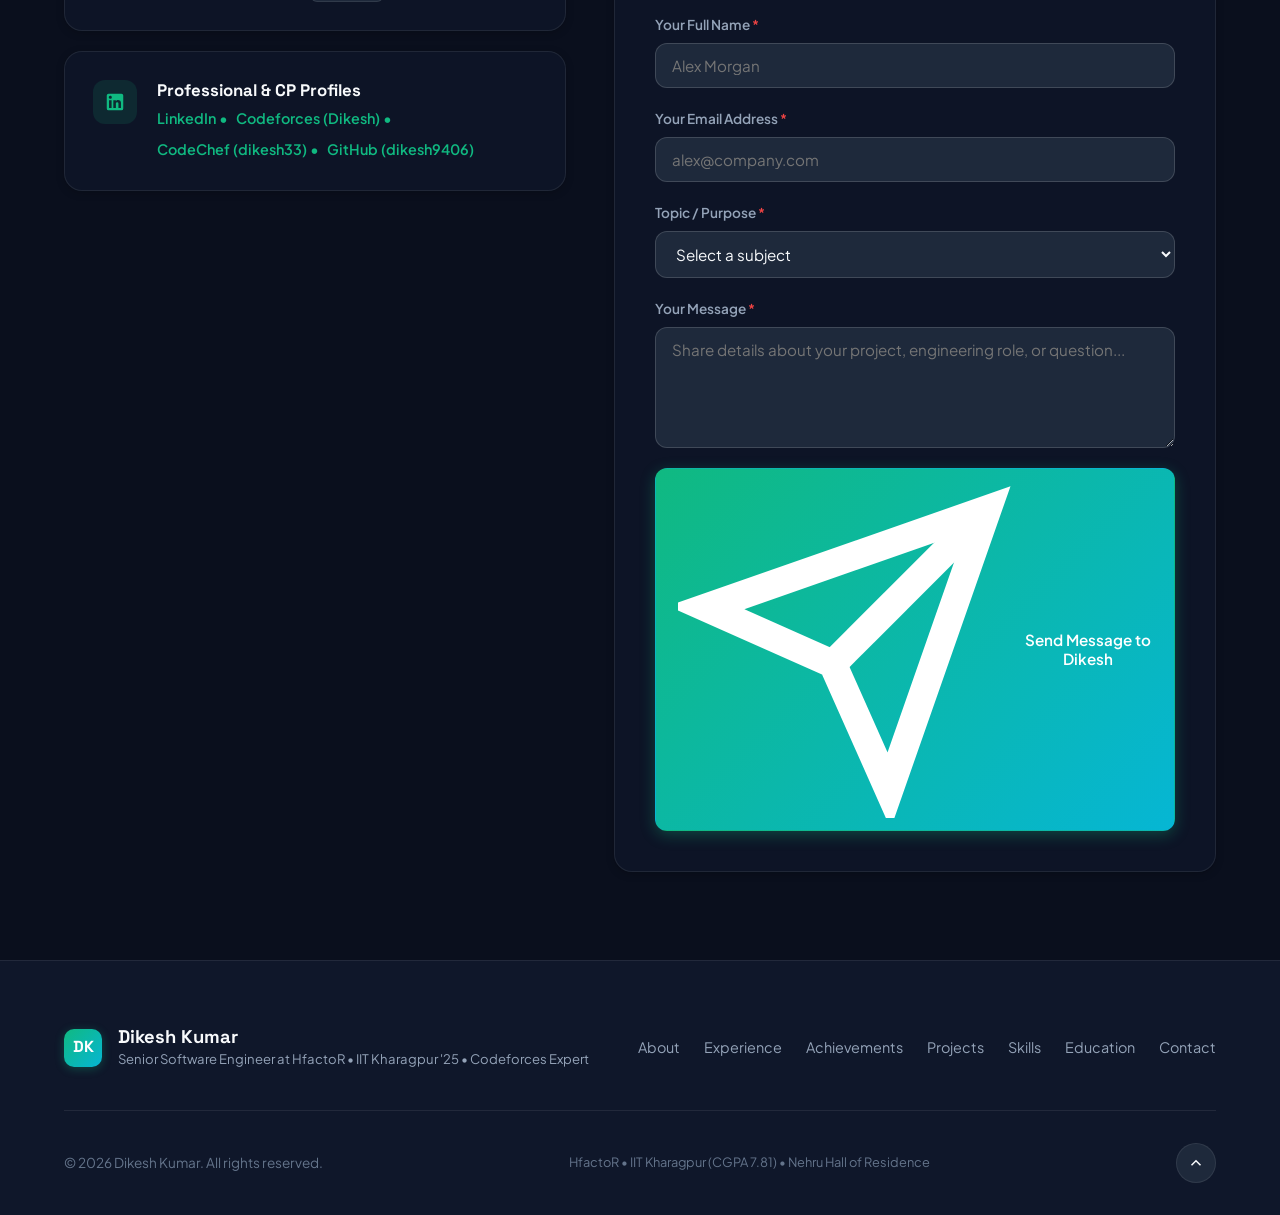
==== commit 319b56c4: "Update LinkedIn profile link" ====
--- a/index.html
+++ b/index.html
@@ -50,7 +50,7 @@
       "sameAs": "https://www.iitkgp.ac.in/"
     },
     "sameAs": [
-      "https://www.linkedin.com/in/dikesh-kumar-94468221a/",
+      "https://www.linkedin.com/in/dikesh-kumar",
       "https://github.com/dikesh9406",
       "https://codeforces.com/profile/Dikesh",
       "https://www.codechef.com/users/dikesh33"
@@ -179,7 +179,7 @@
               <svg viewBox="0 0 24 24" fill="none" stroke="currentColor" stroke-width="2"><circle cx="12" cy="8" r="7"/><polyline points="8.21 13.89 7 23 12 20 17 23 15.79 13.88"/></svg>
               CP & Competitions
             </a>
-            <a href="https://www.linkedin.com/in/dikesh-kumar-94468221a/" target="_blank" rel="noopener noreferrer" class="btn btn-outline">
+            <a href="https://www.linkedin.com/in/dikesh-kumar" target="_blank" rel="noopener noreferrer" class="btn btn-outline">
               <svg viewBox="0 0 24 24" fill="currentColor"><path d="M19 3a2 2 0 0 1 2 2v14a2 2 0 0 1-2 2H5a2 2 0 0 1-2-2V5a2 2 0 0 1 2-2h14m-.5 15.5v-5.3a3.26 3.26 0 0 0-3.26-3.26c-.85 0-1.84.52-2.28 1.3v-1.11h-2.79v8.37h2.79v-4.93c0-.77.62-1.4 1.39-1.4a1.4 1.4 0 0 1 1.4 1.4v4.93h2.75M6.88 8.56a1.68 1.68 0 0 0 1.68-1.68c0-.93-.75-1.69-1.68-1.69a1.69 1.69 0 0 0-1.69 1.69c0 .93.76 1.68 1.69 1.68m1.39 9.94v-8.37H5.5v8.37h2.77z"/></svg>
               LinkedIn
             </a>
@@ -188,7 +188,7 @@
           <!-- Social Quick Links -->
           <div class="hero-socials">
             <span class="social-label">Connect:</span>
-            <a href="https://www.linkedin.com/in/dikesh-kumar-94468221a/" target="_blank" rel="noopener noreferrer" class="social-icon" title="LinkedIn: Dikesh Kumar">
+            <a href="https://www.linkedin.com/in/dikesh-kumar" target="_blank" rel="noopener noreferrer" class="social-icon" title="LinkedIn: Dikesh Kumar">
               <svg viewBox="0 0 24 24" fill="currentColor"><path d="M19 3a2 2 0 0 1 2 2v14a2 2 0 0 1-2 2H5a2 2 0 0 1-2-2V5a2 2 0 0 1 2-2h14m-.5 15.5v-5.3a3.26 3.26 0 0 0-3.26-3.26c-.85 0-1.84.52-2.28 1.3v-1.11h-2.79v8.37h2.79v-4.93c0-.77.62-1.4 1.39-1.4a1.4 1.4 0 0 1 1.4 1.4v4.93h2.75M6.88 8.56a1.68 1.68 0 0 0 1.68-1.68c0-.93-.75-1.69-1.68-1.69a1.69 1.69 0 0 0-1.69 1.69c0 .93.76 1.68 1.69 1.68m1.39 9.94v-8.37H5.5v8.37h2.77z"/></svg>
             </a>
             <a href="https://github.com/dikesh9406" target="_blank" rel="noopener noreferrer" class="social-icon" title="GitHub: dikesh9406">
@@ -1135,7 +1135,7 @@
                 <div class="c-content">
                   <h4>Professional & CP Profiles</h4>
                   <div class="c-profile-links">
-                    <a href="https://www.linkedin.com/in/dikesh-kumar-94468221a/" target="_blank" rel="noopener noreferrer" class="btn-text">LinkedIn &bull;</a>
+                    <a href="https://www.linkedin.com/in/dikesh-kumar" target="_blank" rel="noopener noreferrer" class="btn-text">LinkedIn &bull;</a>
                     <a href="https://codeforces.com/profile/Dikesh" target="_blank" rel="noopener noreferrer" class="btn-text">Codeforces (Dikesh) &bull;</a>
                     <a href="https://www.codechef.com/users/dikesh33" target="_blank" rel="noopener noreferrer" class="btn-text">CodeChef (dikesh33) &bull;</a>
                     <a href="https://github.com/dikesh9406" target="_blank" rel="noopener noreferrer" class="btn-text">GitHub (dikesh9406)</a>
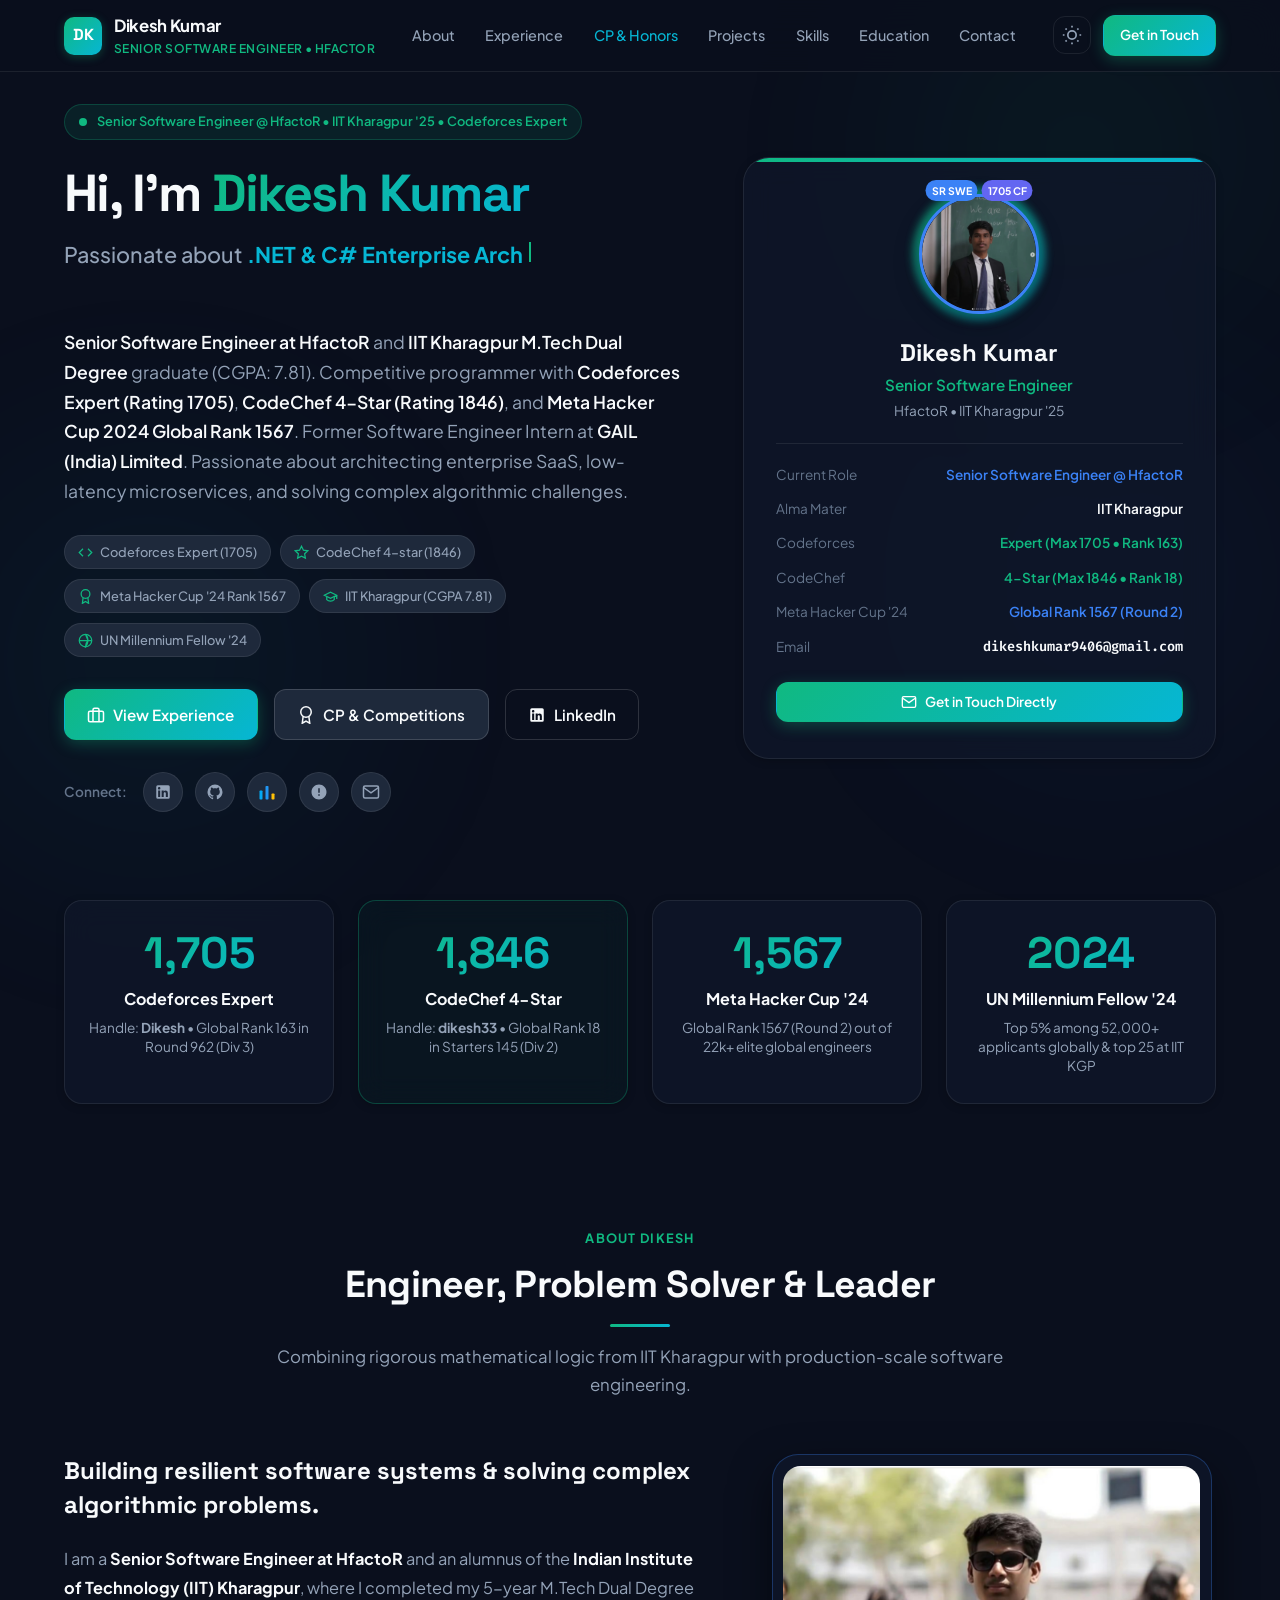
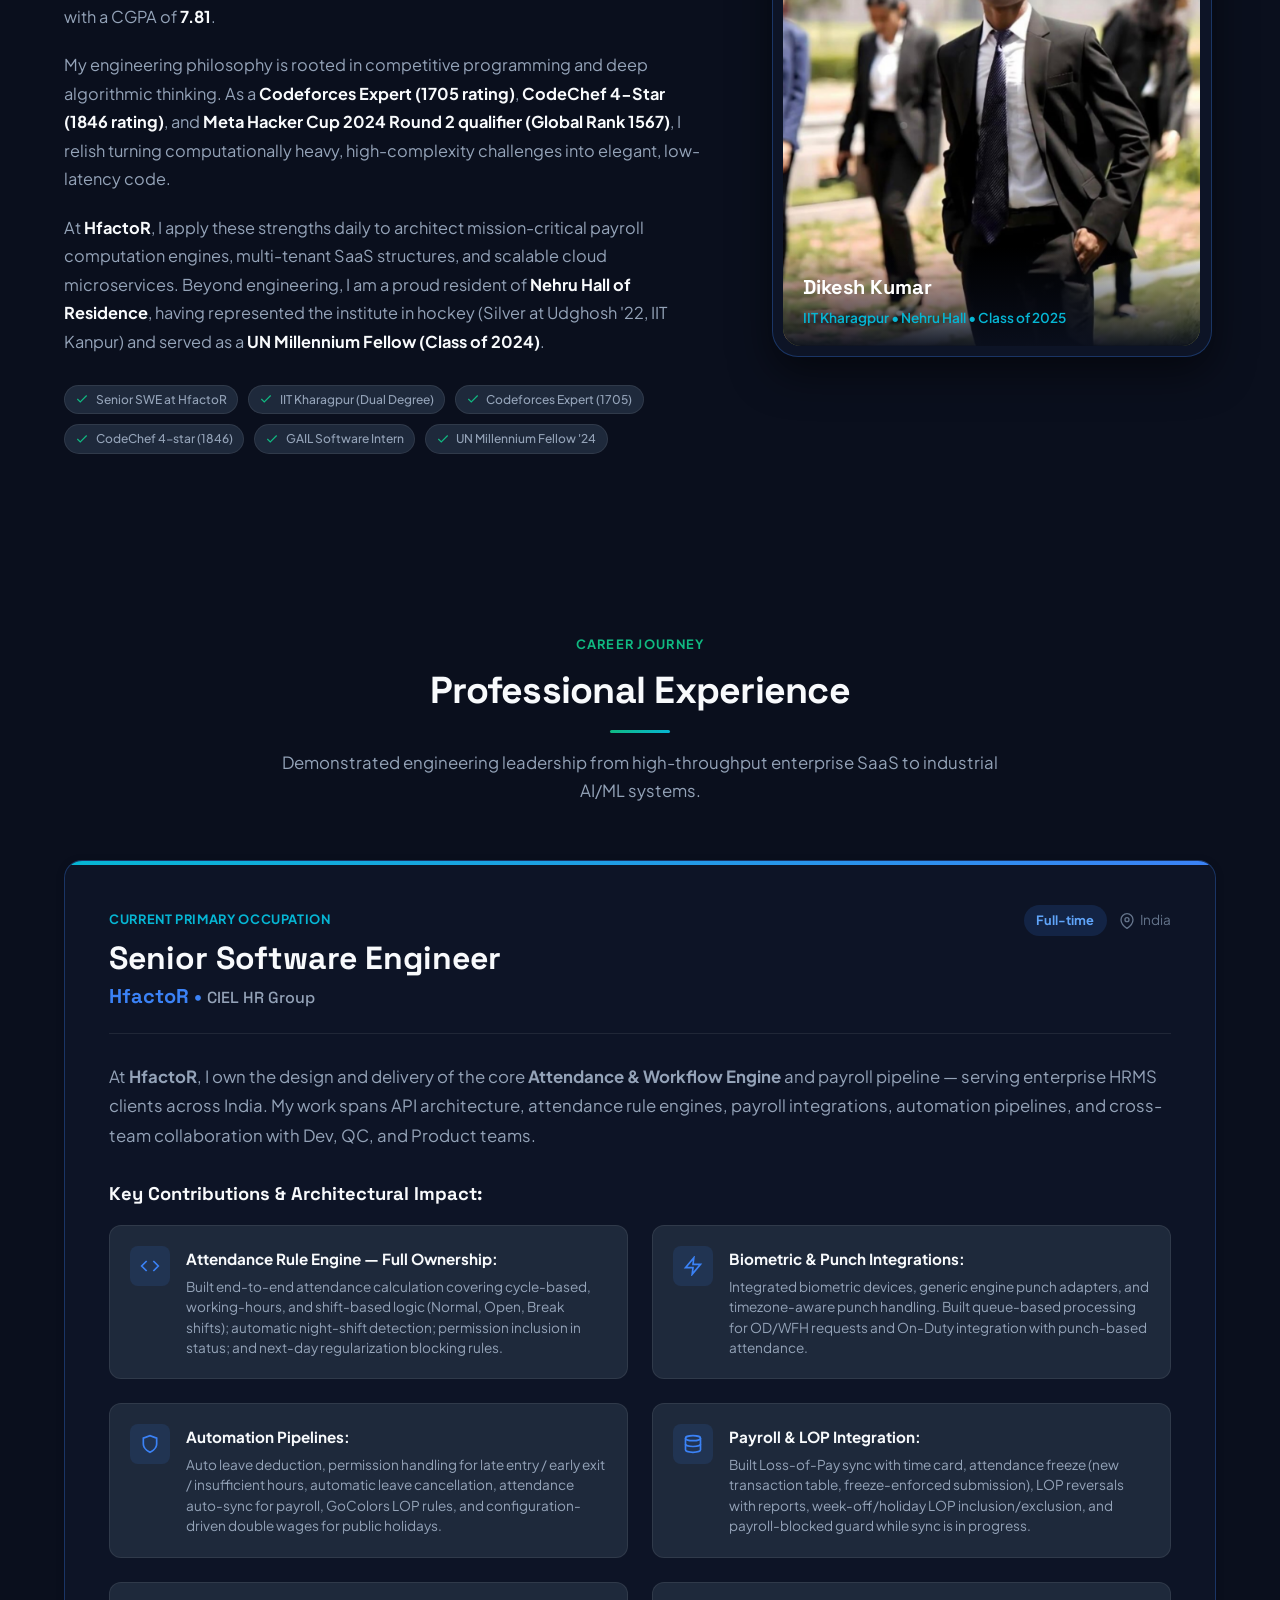
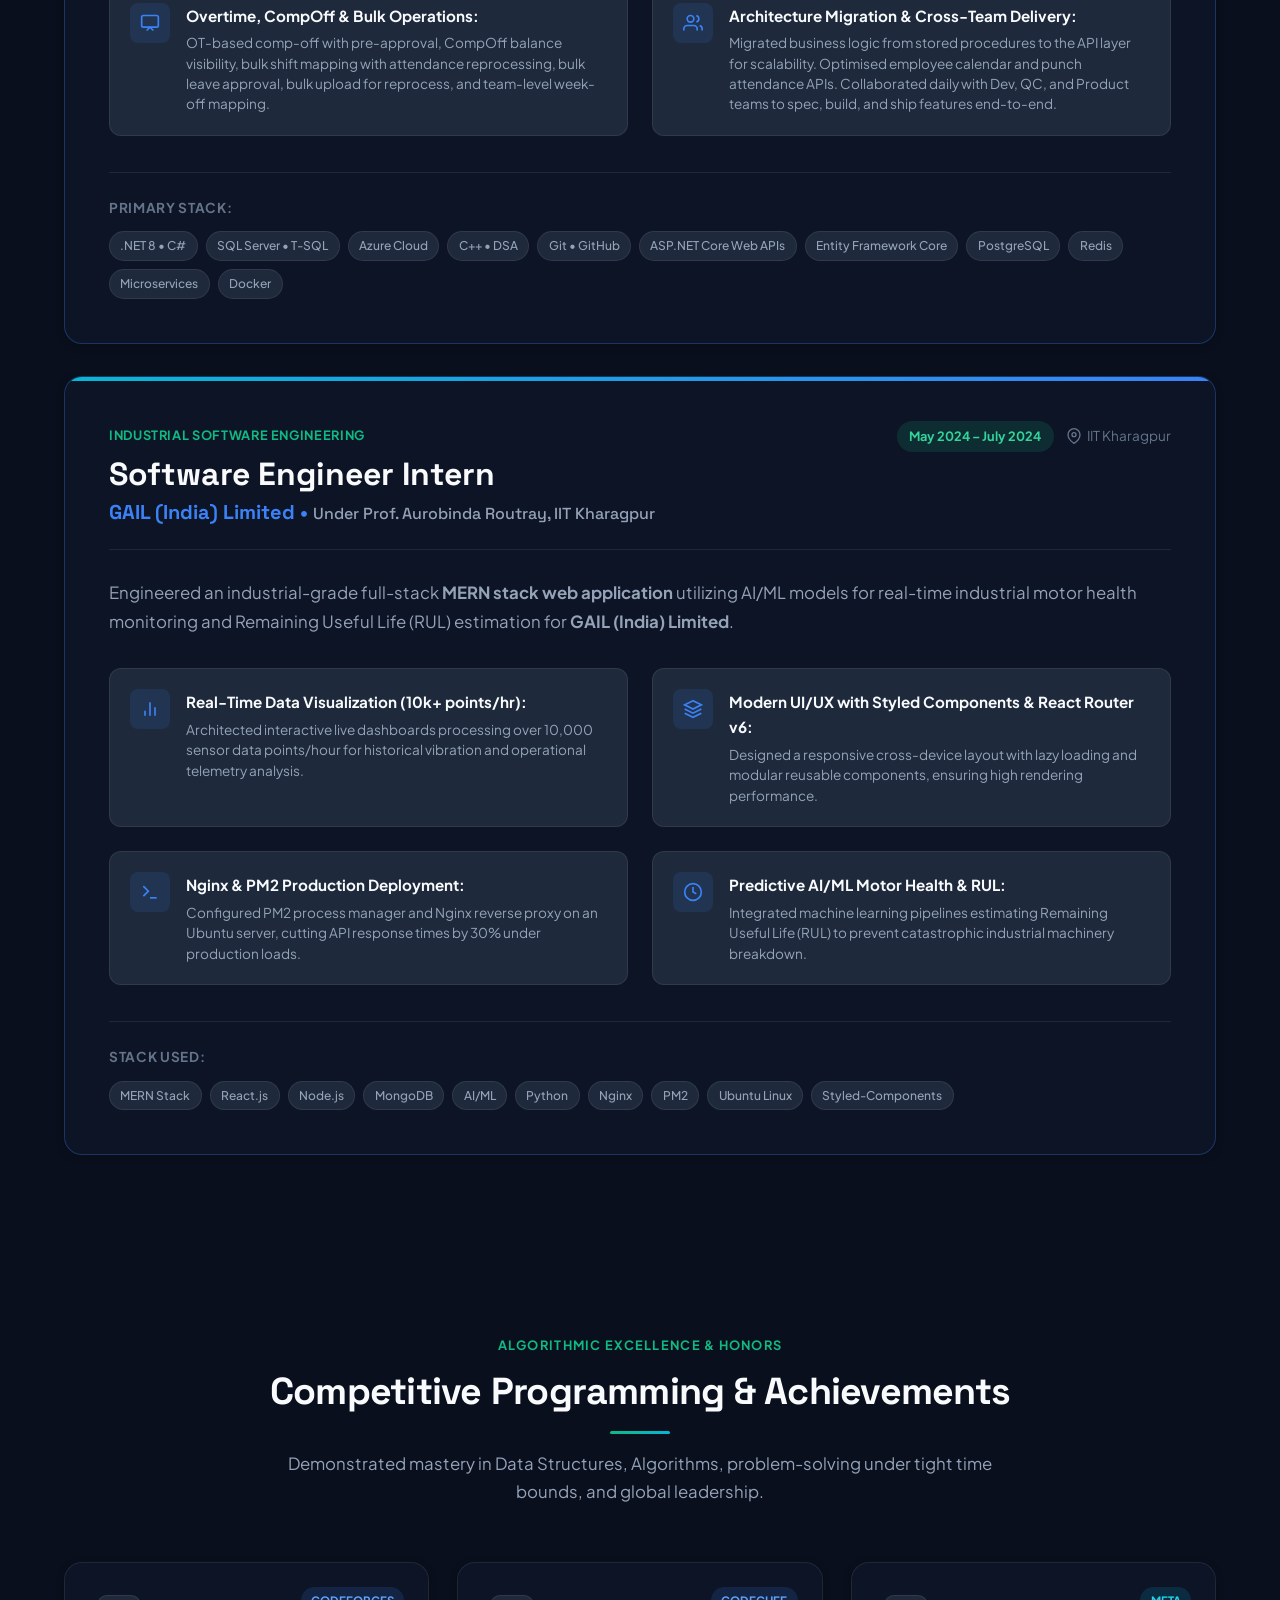
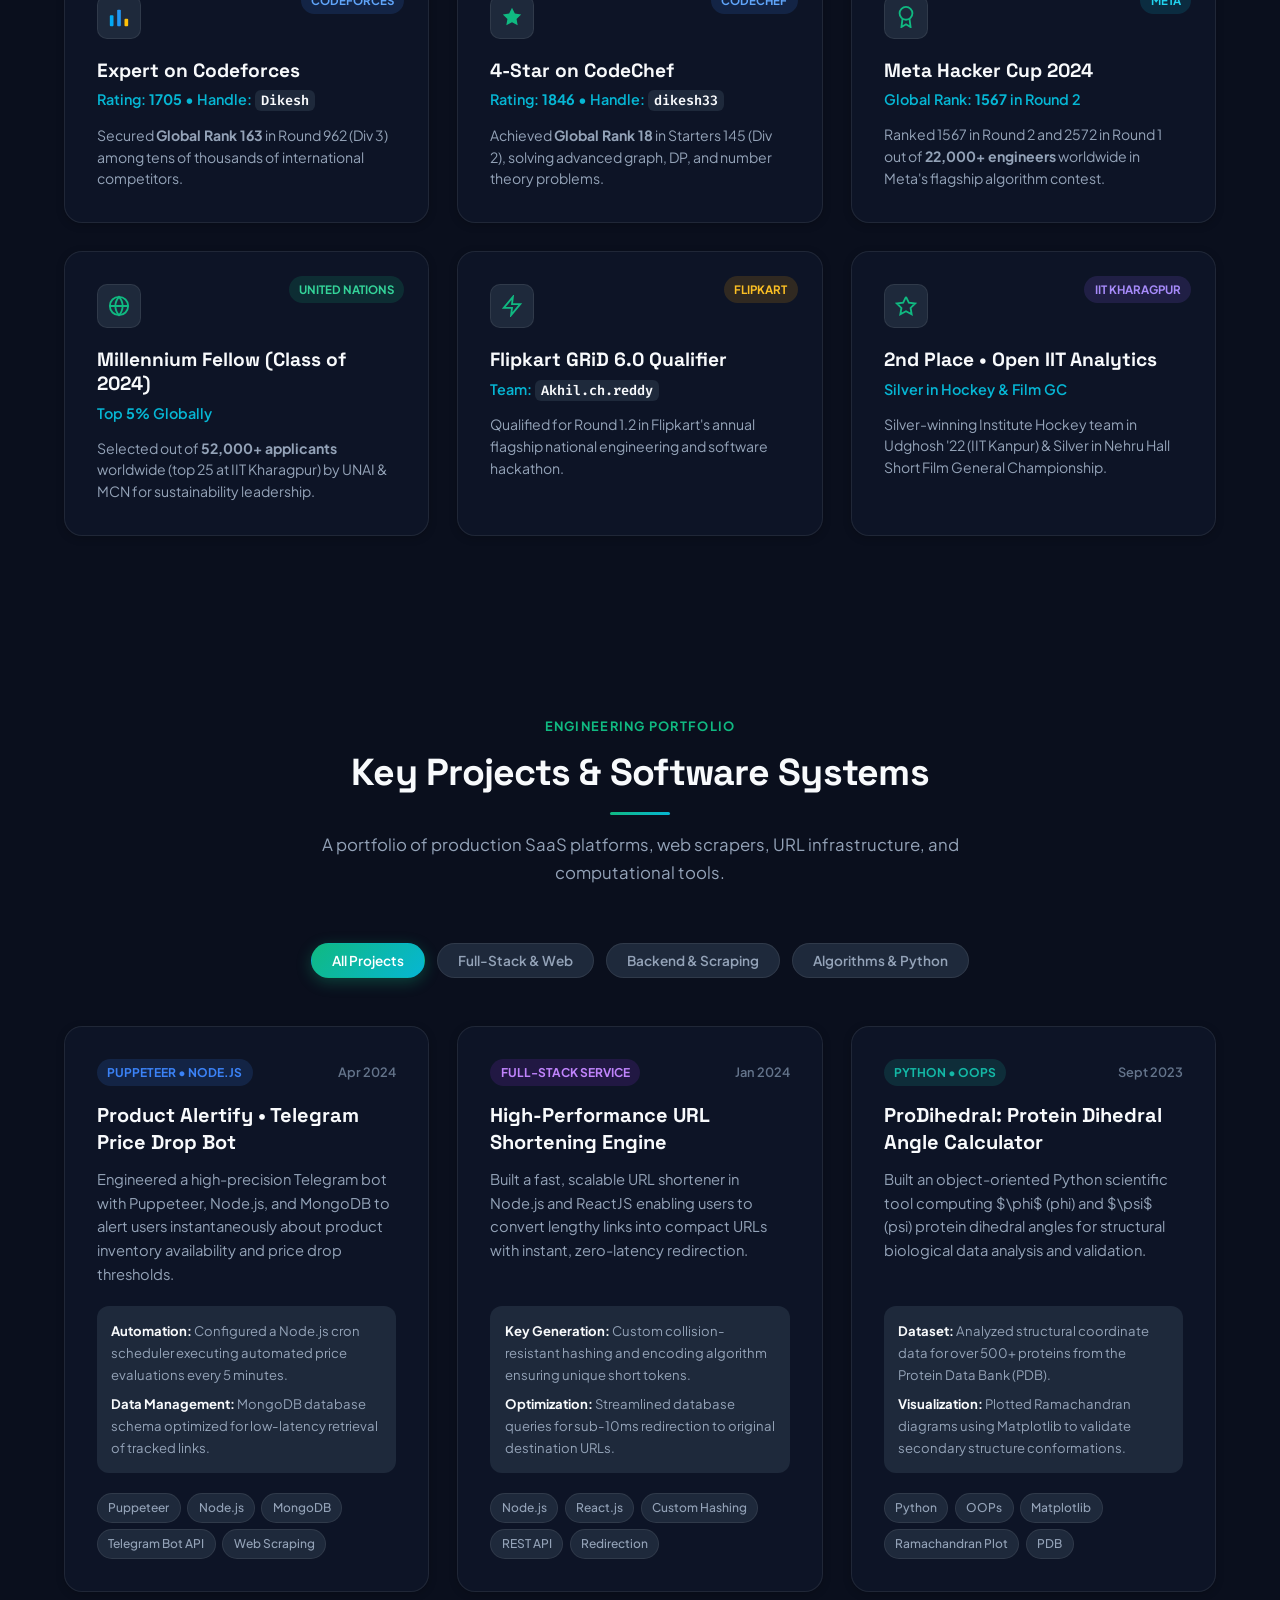
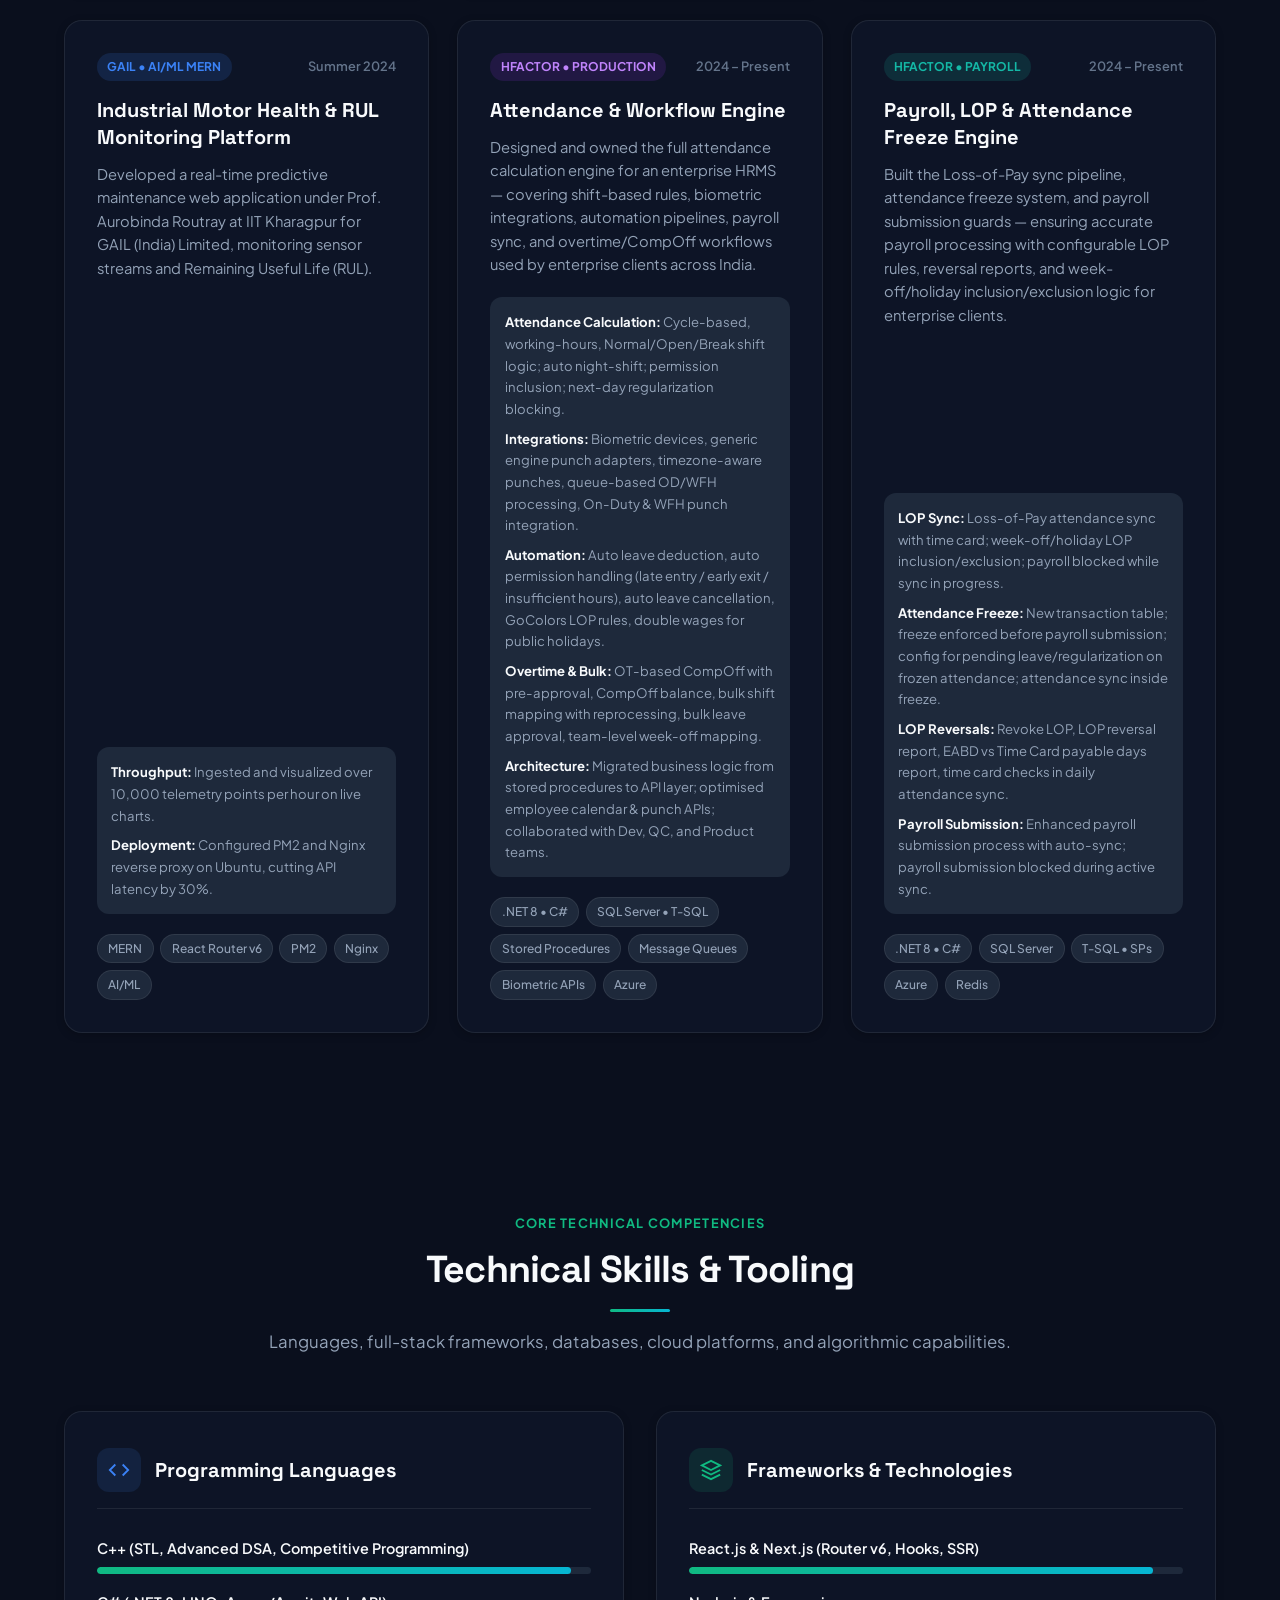
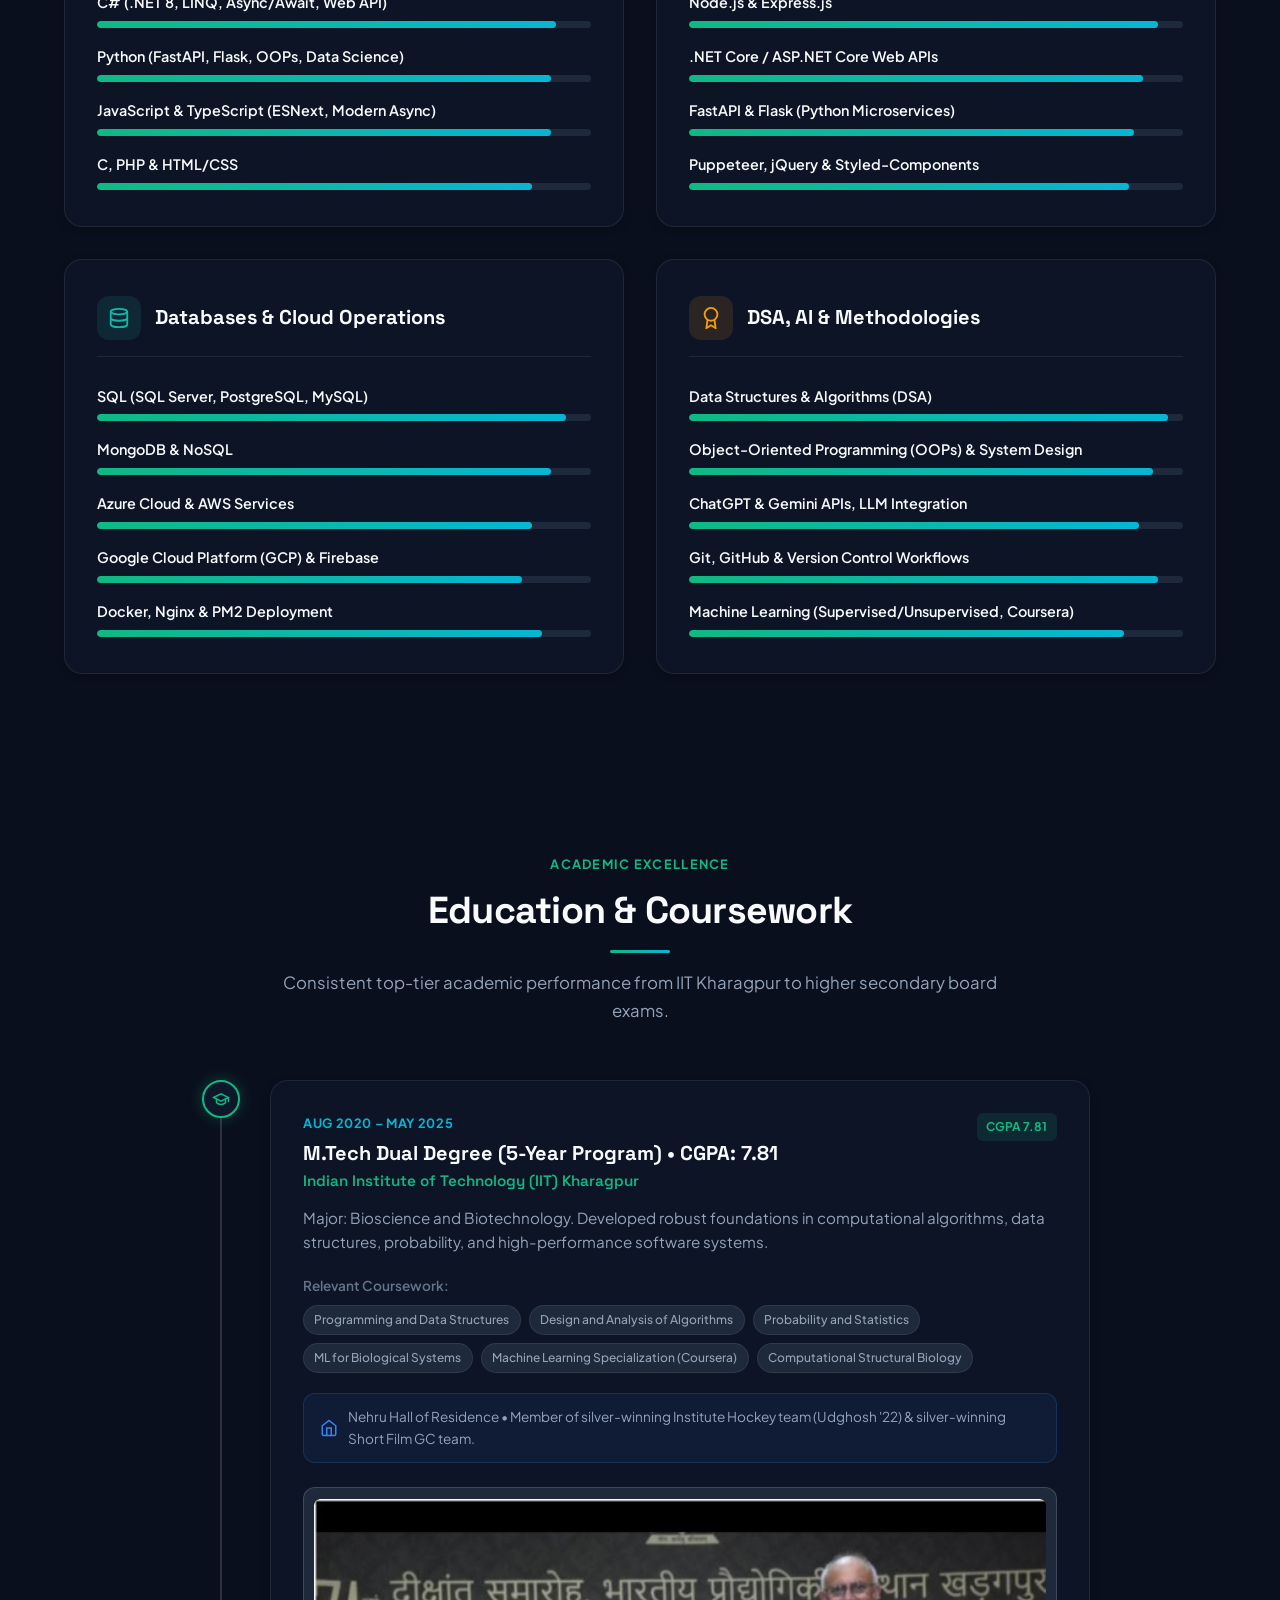
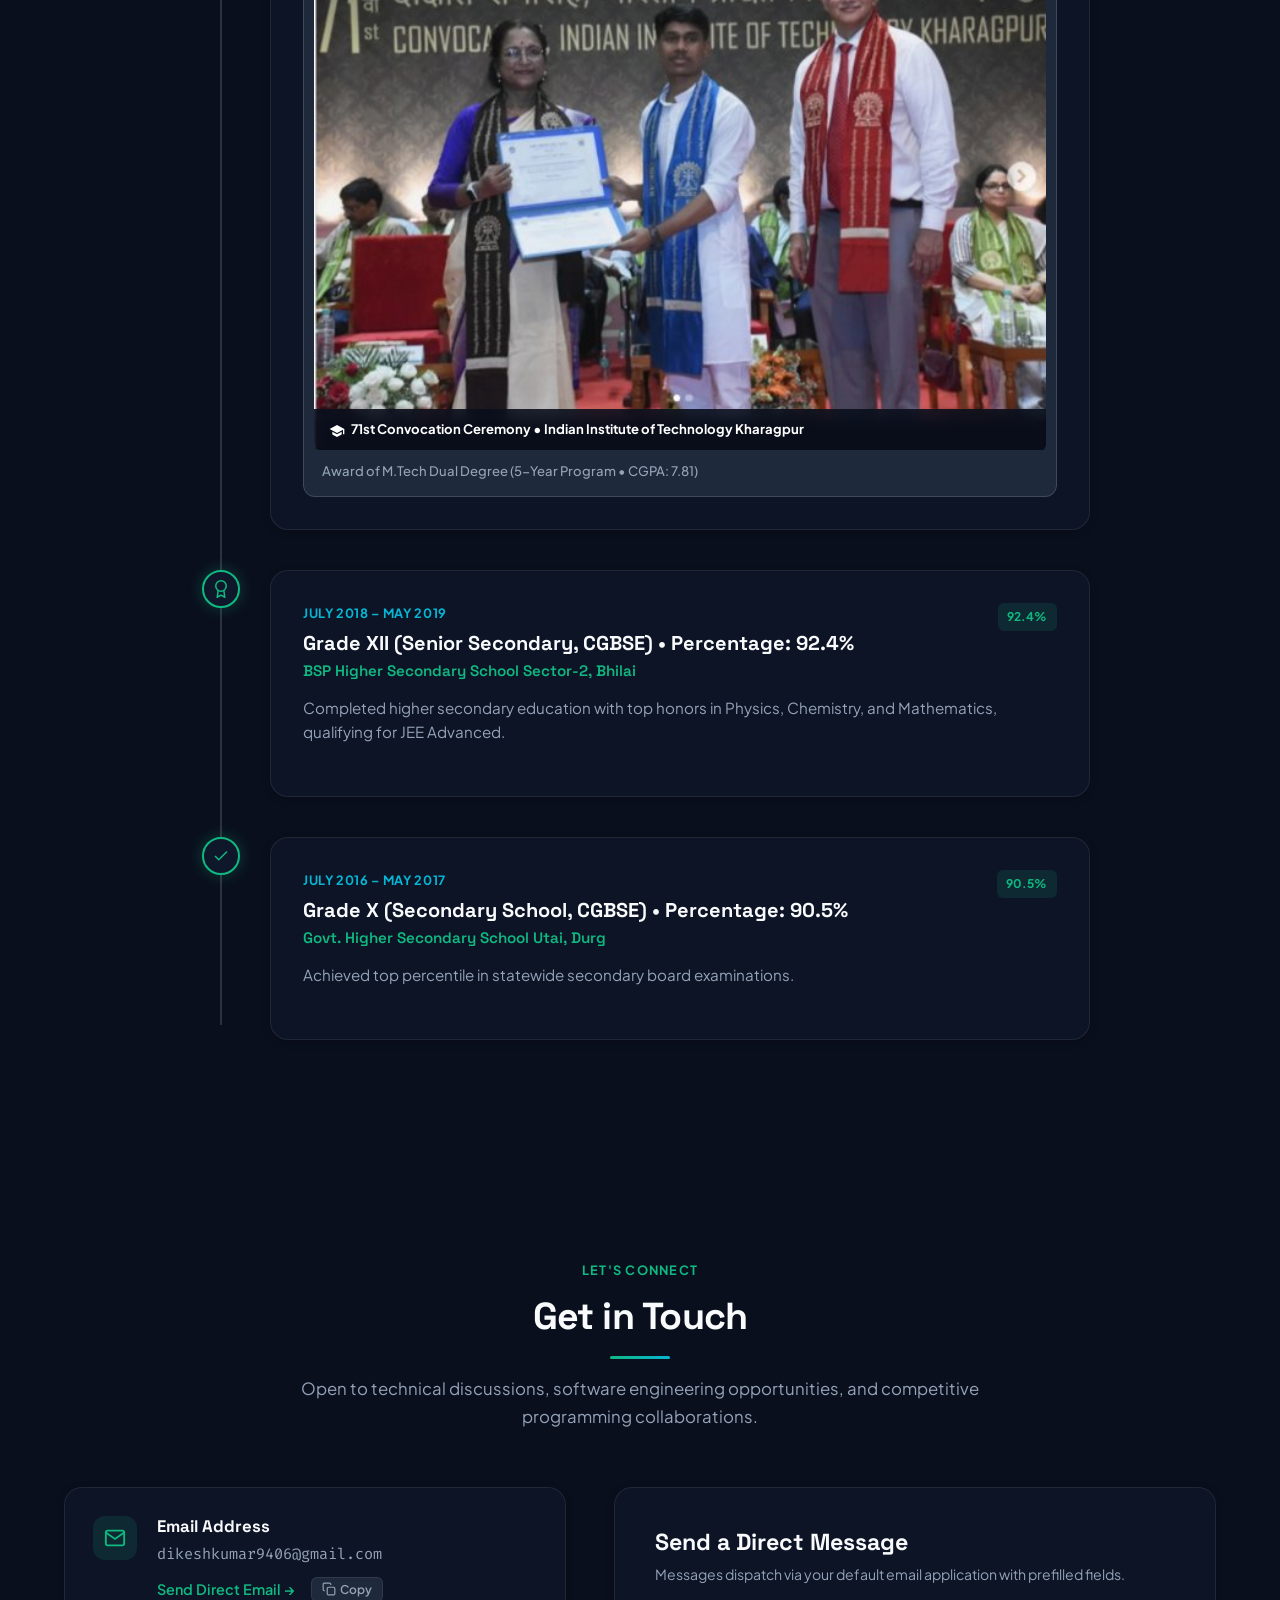
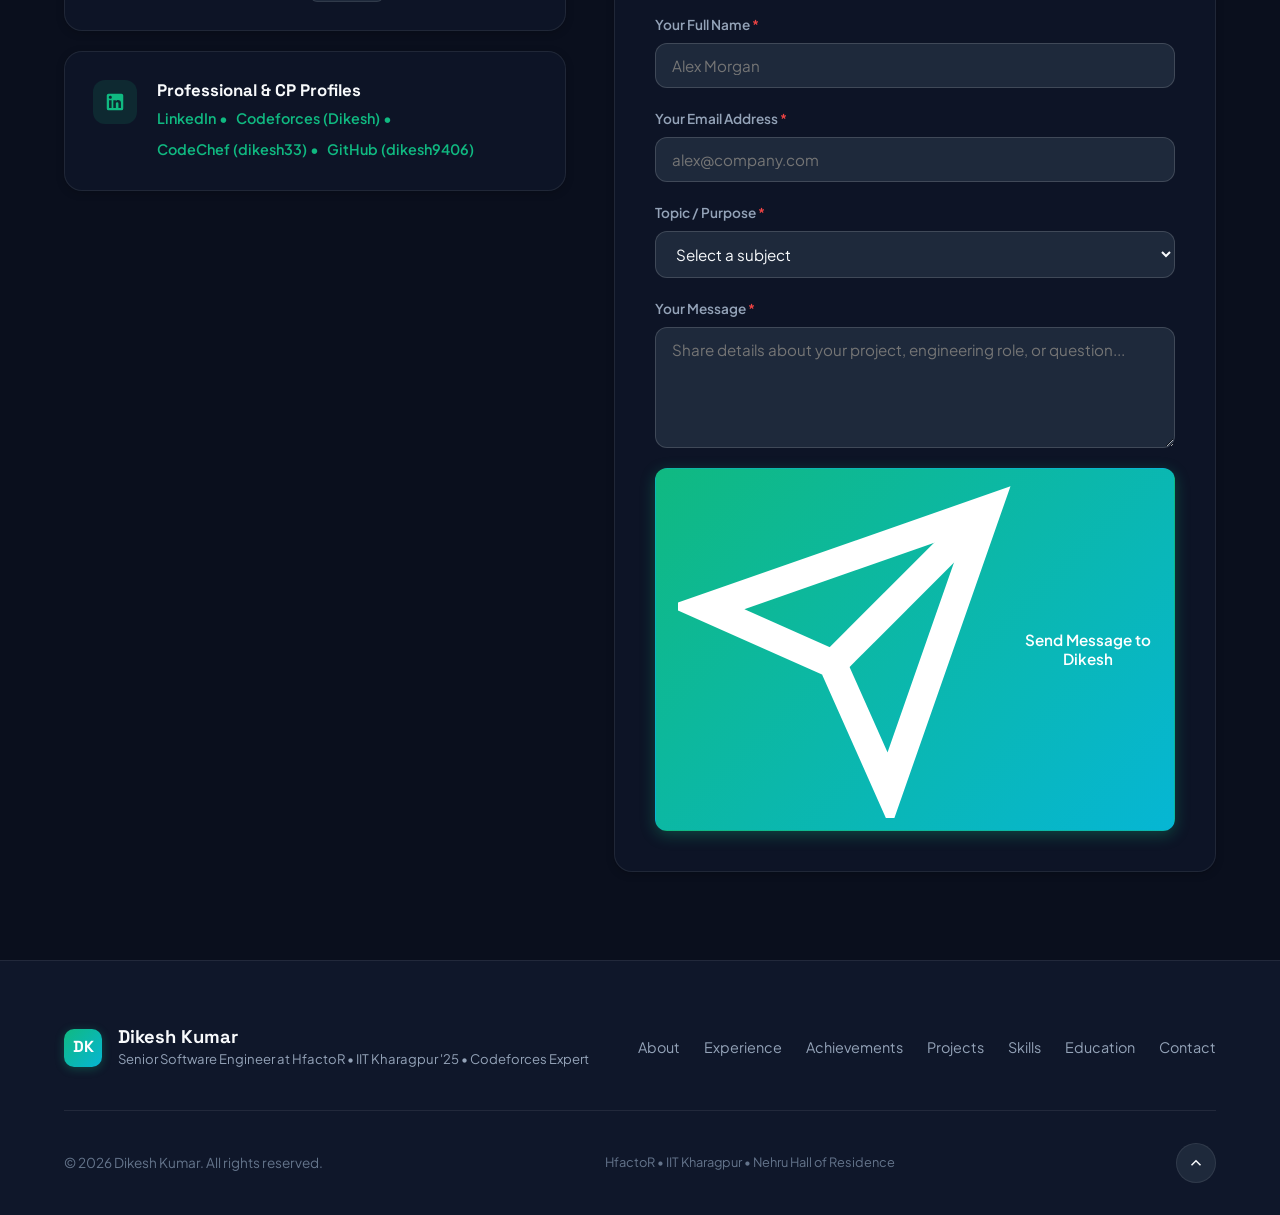
==== commit dfa3cefa: "added new linkedin" ====
--- a/index.html
+++ b/index.html
@@ -50,7 +50,7 @@
       "sameAs": "https://www.iitkgp.ac.in/"
     },
     "sameAs": [
-      "https://www.linkedin.com/in/dikesh-kumar",
+      "https://www.linkedin.com/in/dikesh-kumar/",
       "https://github.com/dikesh9406",
       "https://codeforces.com/profile/Dikesh",
       "https://www.codechef.com/users/dikesh33"
@@ -179,7 +179,7 @@
               <svg viewBox="0 0 24 24" fill="none" stroke="currentColor" stroke-width="2"><circle cx="12" cy="8" r="7"/><polyline points="8.21 13.89 7 23 12 20 17 23 15.79 13.88"/></svg>
               CP & Competitions
             </a>
-            <a href="https://www.linkedin.com/in/dikesh-kumar" target="_blank" rel="noopener noreferrer" class="btn btn-outline">
+            <a href="https://www.linkedin.com/in/dikesh-kumar/" target="_blank" rel="noopener noreferrer" class="btn btn-outline">
               <svg viewBox="0 0 24 24" fill="currentColor"><path d="M19 3a2 2 0 0 1 2 2v14a2 2 0 0 1-2 2H5a2 2 0 0 1-2-2V5a2 2 0 0 1 2-2h14m-.5 15.5v-5.3a3.26 3.26 0 0 0-3.26-3.26c-.85 0-1.84.52-2.28 1.3v-1.11h-2.79v8.37h2.79v-4.93c0-.77.62-1.4 1.39-1.4a1.4 1.4 0 0 1 1.4 1.4v4.93h2.75M6.88 8.56a1.68 1.68 0 0 0 1.68-1.68c0-.93-.75-1.69-1.68-1.69a1.69 1.69 0 0 0-1.69 1.69c0 .93.76 1.68 1.69 1.68m1.39 9.94v-8.37H5.5v8.37h2.77z"/></svg>
               LinkedIn
             </a>
@@ -188,7 +188,7 @@
           <!-- Social Quick Links -->
           <div class="hero-socials">
             <span class="social-label">Connect:</span>
-            <a href="https://www.linkedin.com/in/dikesh-kumar" target="_blank" rel="noopener noreferrer" class="social-icon" title="LinkedIn: Dikesh Kumar">
+            <a href="https://www.linkedin.com/in/dikesh-kumar/" target="_blank" rel="noopener noreferrer" class="social-icon" title="LinkedIn: Dikesh Kumar">
               <svg viewBox="0 0 24 24" fill="currentColor"><path d="M19 3a2 2 0 0 1 2 2v14a2 2 0 0 1-2 2H5a2 2 0 0 1-2-2V5a2 2 0 0 1 2-2h14m-.5 15.5v-5.3a3.26 3.26 0 0 0-3.26-3.26c-.85 0-1.84.52-2.28 1.3v-1.11h-2.79v8.37h2.79v-4.93c0-.77.62-1.4 1.39-1.4a1.4 1.4 0 0 1 1.4 1.4v4.93h2.75M6.88 8.56a1.68 1.68 0 0 0 1.68-1.68c0-.93-.75-1.69-1.68-1.69a1.69 1.69 0 0 0-1.69 1.69c0 .93.76 1.68 1.69 1.68m1.39 9.94v-8.37H5.5v8.37h2.77z"/></svg>
             </a>
             <a href="https://github.com/dikesh9406" target="_blank" rel="noopener noreferrer" class="social-icon" title="GitHub: dikesh9406">
@@ -236,7 +236,7 @@
                 </li>
                 <li>
                   <span class="info-label">Alma Mater</span>
-                  <span class="info-val">IIT Kharagpur (CGPA: 7.81)</span>
+                  <span class="info-val">IIT Kharagpur</span>
                 </li>
                 <li>
                   <span class="info-label">Codeforces</span>
@@ -1135,7 +1135,7 @@
                 <div class="c-content">
                   <h4>Professional & CP Profiles</h4>
                   <div class="c-profile-links">
-                    <a href="https://www.linkedin.com/in/dikesh-kumar" target="_blank" rel="noopener noreferrer" class="btn-text">LinkedIn &bull;</a>
+                    <a href="https://www.linkedin.com/in/dikesh-kumar/" target="_blank" rel="noopener noreferrer" class="btn-text">LinkedIn &bull;</a>
                     <a href="https://codeforces.com/profile/Dikesh" target="_blank" rel="noopener noreferrer" class="btn-text">Codeforces (Dikesh) &bull;</a>
                     <a href="https://www.codechef.com/users/dikesh33" target="_blank" rel="noopener noreferrer" class="btn-text">CodeChef (dikesh33) &bull;</a>
                     <a href="https://github.com/dikesh9406" target="_blank" rel="noopener noreferrer" class="btn-text">GitHub (dikesh9406)</a>
@@ -1224,7 +1224,7 @@
           &copy; <span id="current-year">2026</span> Dikesh Kumar. All rights reserved.
         </p>
         <div class="footer-meta">
-          <span>HfactoR</span> &bull; <span>IIT Kharagpur (CGPA 7.81)</span> &bull; <span>Nehru Hall of Residence</span>
+          <span>HfactoR</span> &bull; <span>IIT Kharagpur</span> &bull; <span>Nehru Hall of Residence</span>
         </div>
         <button id="back-to-top" class="back-to-top" title="Back to top" aria-label="Back to top">
           <svg viewBox="0 0 24 24" fill="none" stroke="currentColor" stroke-width="2"><polyline points="18 15 12 9 6 15"/></svg>
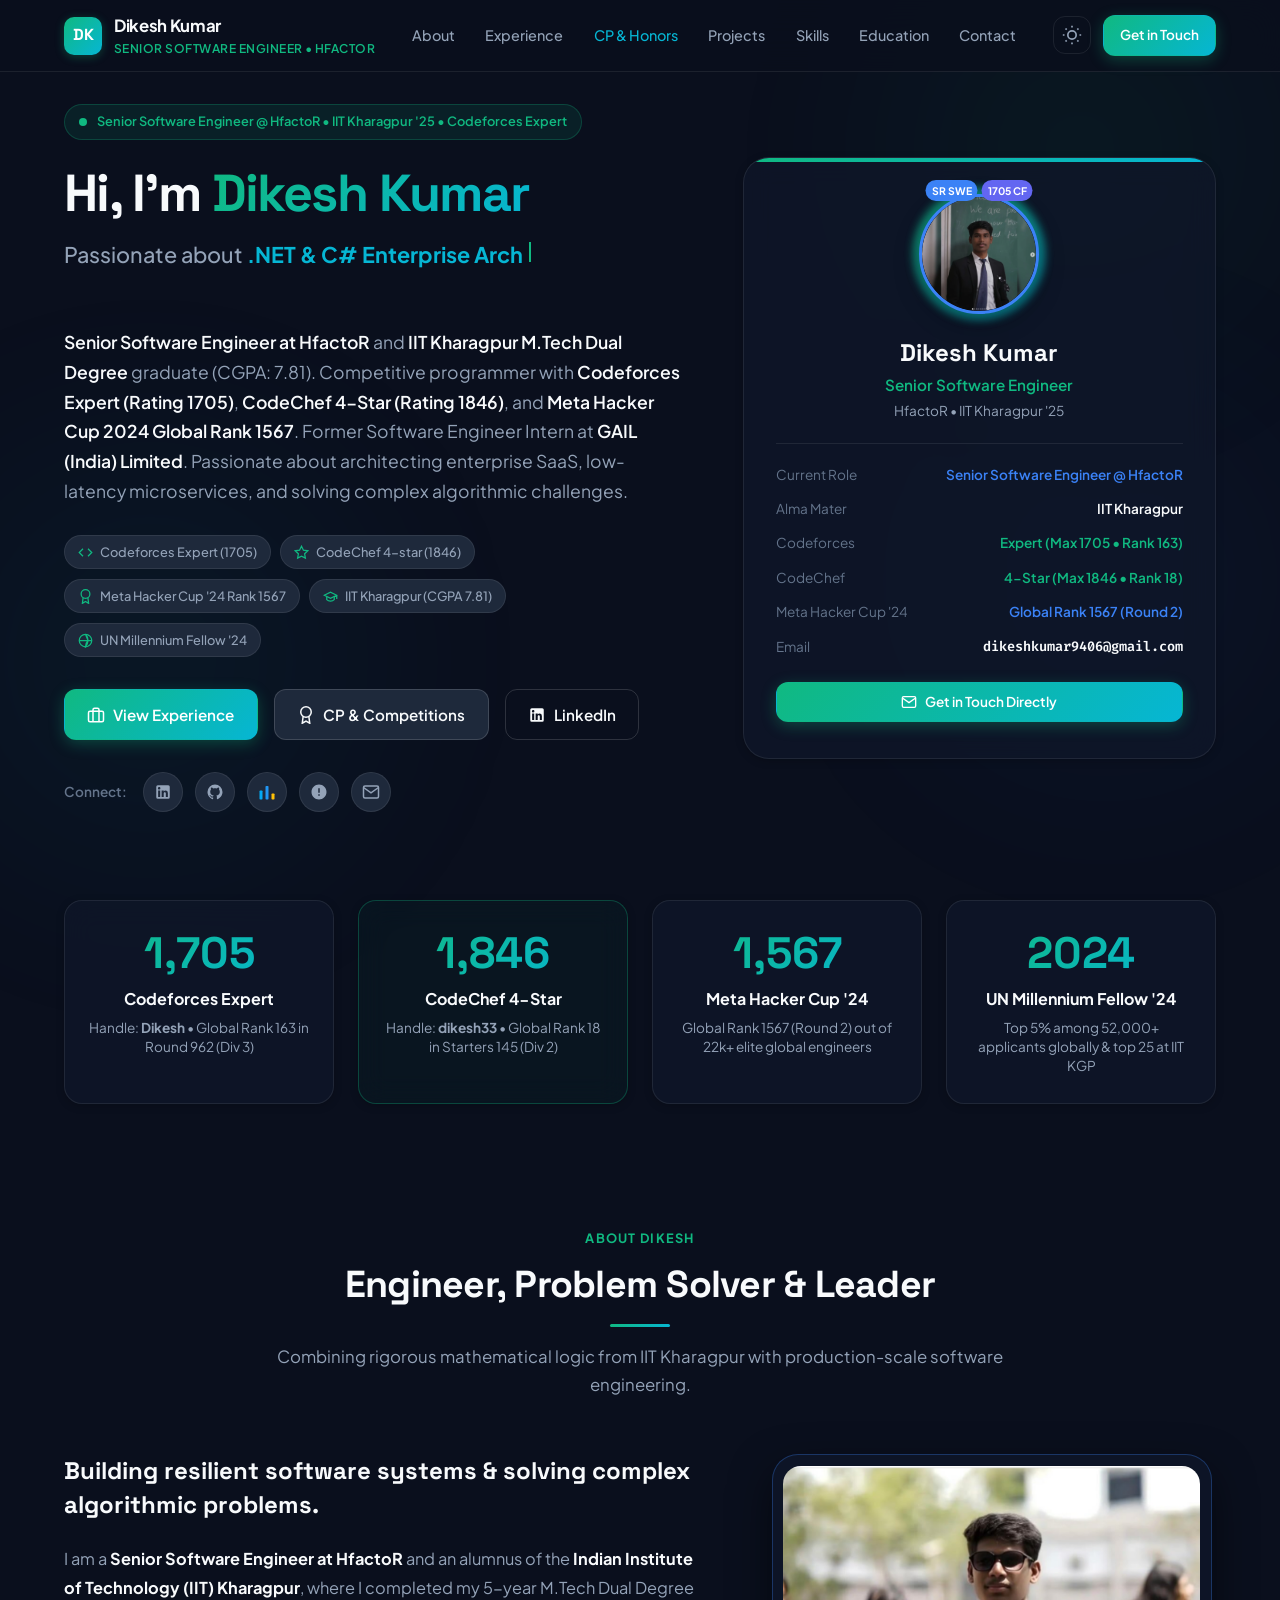
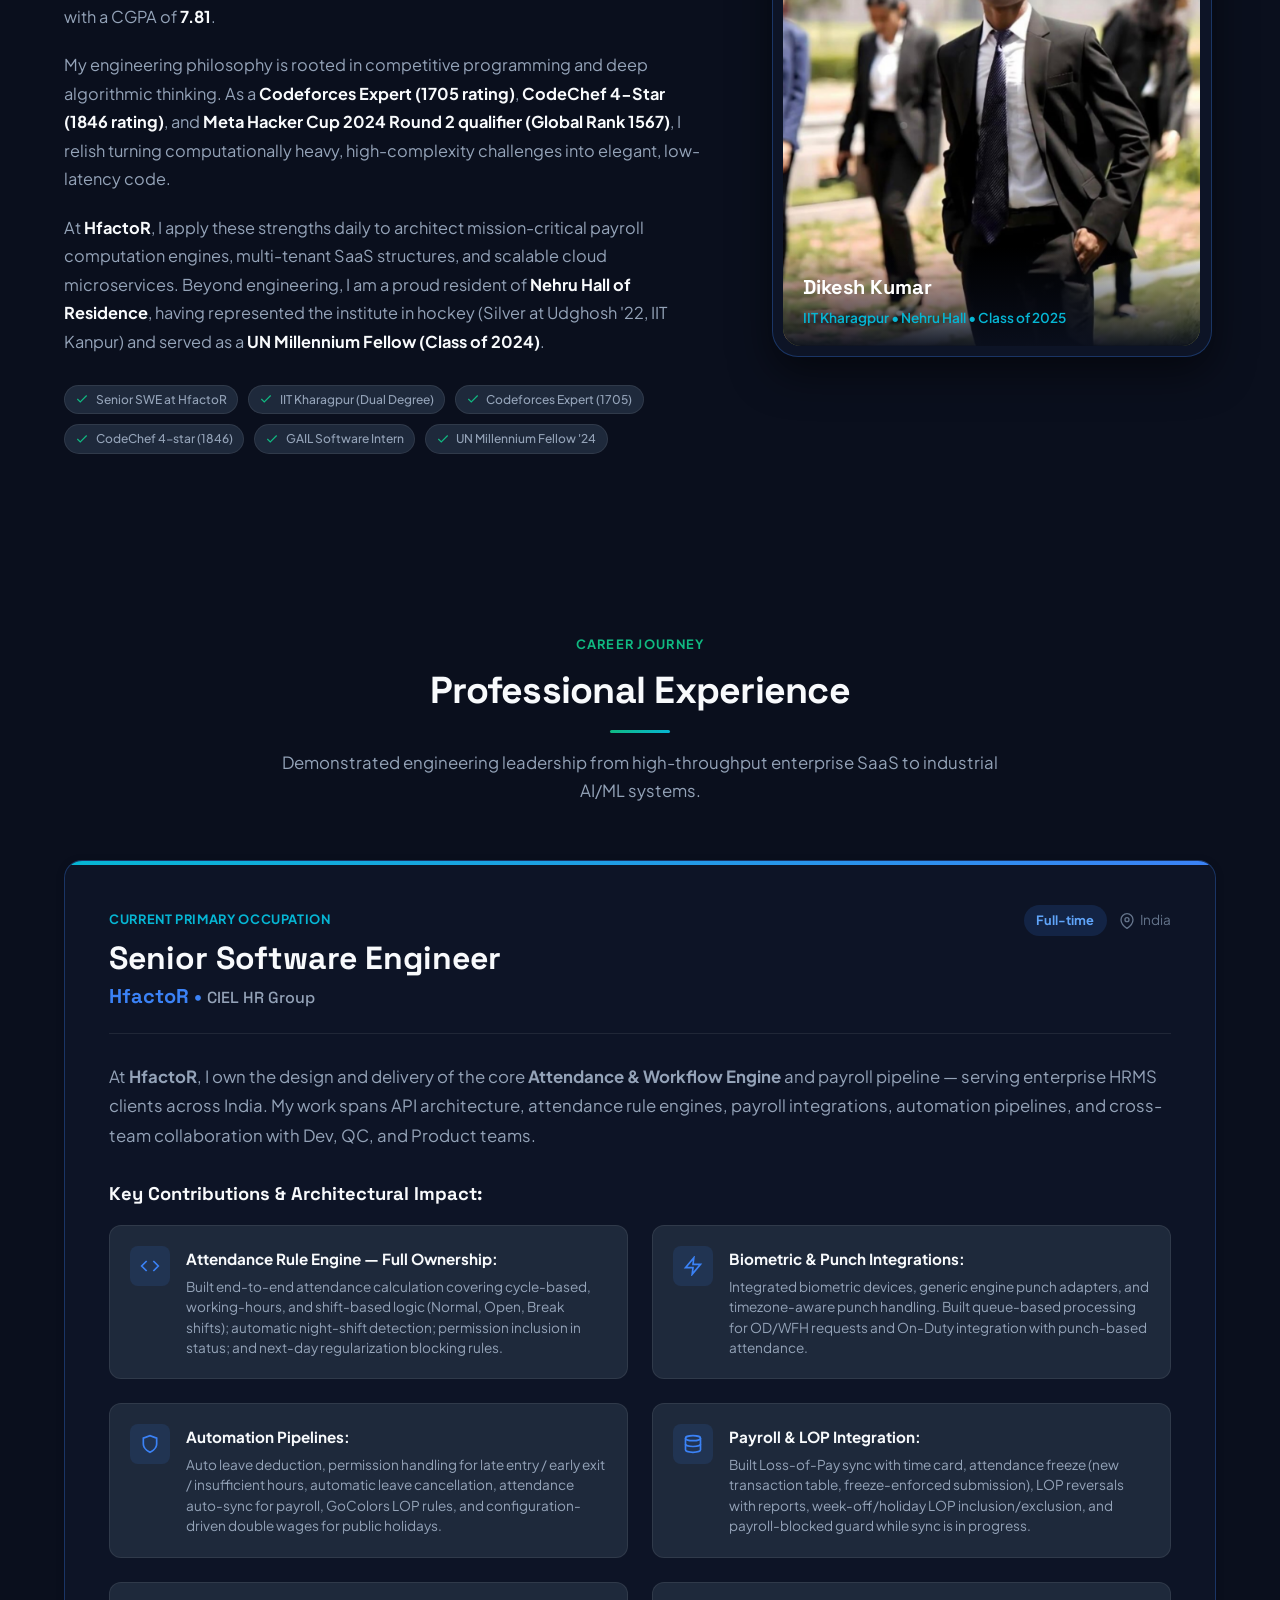
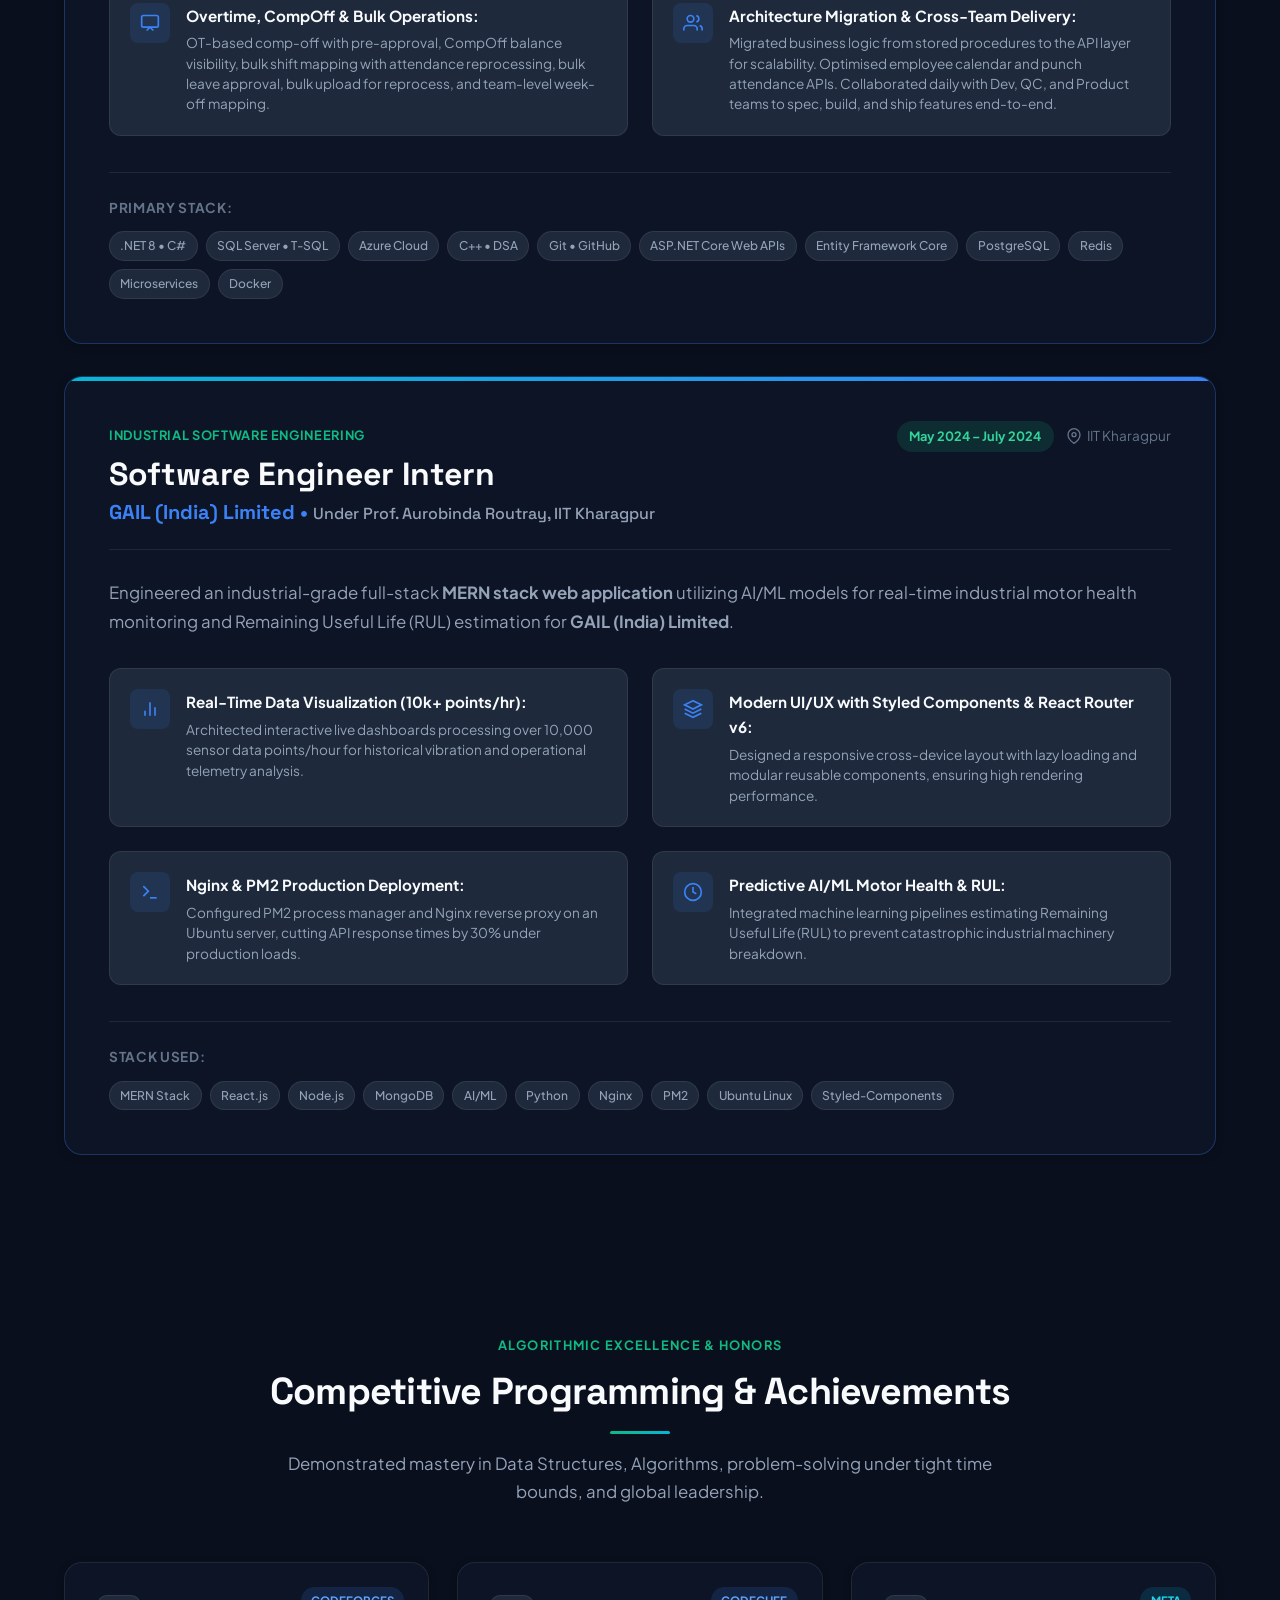
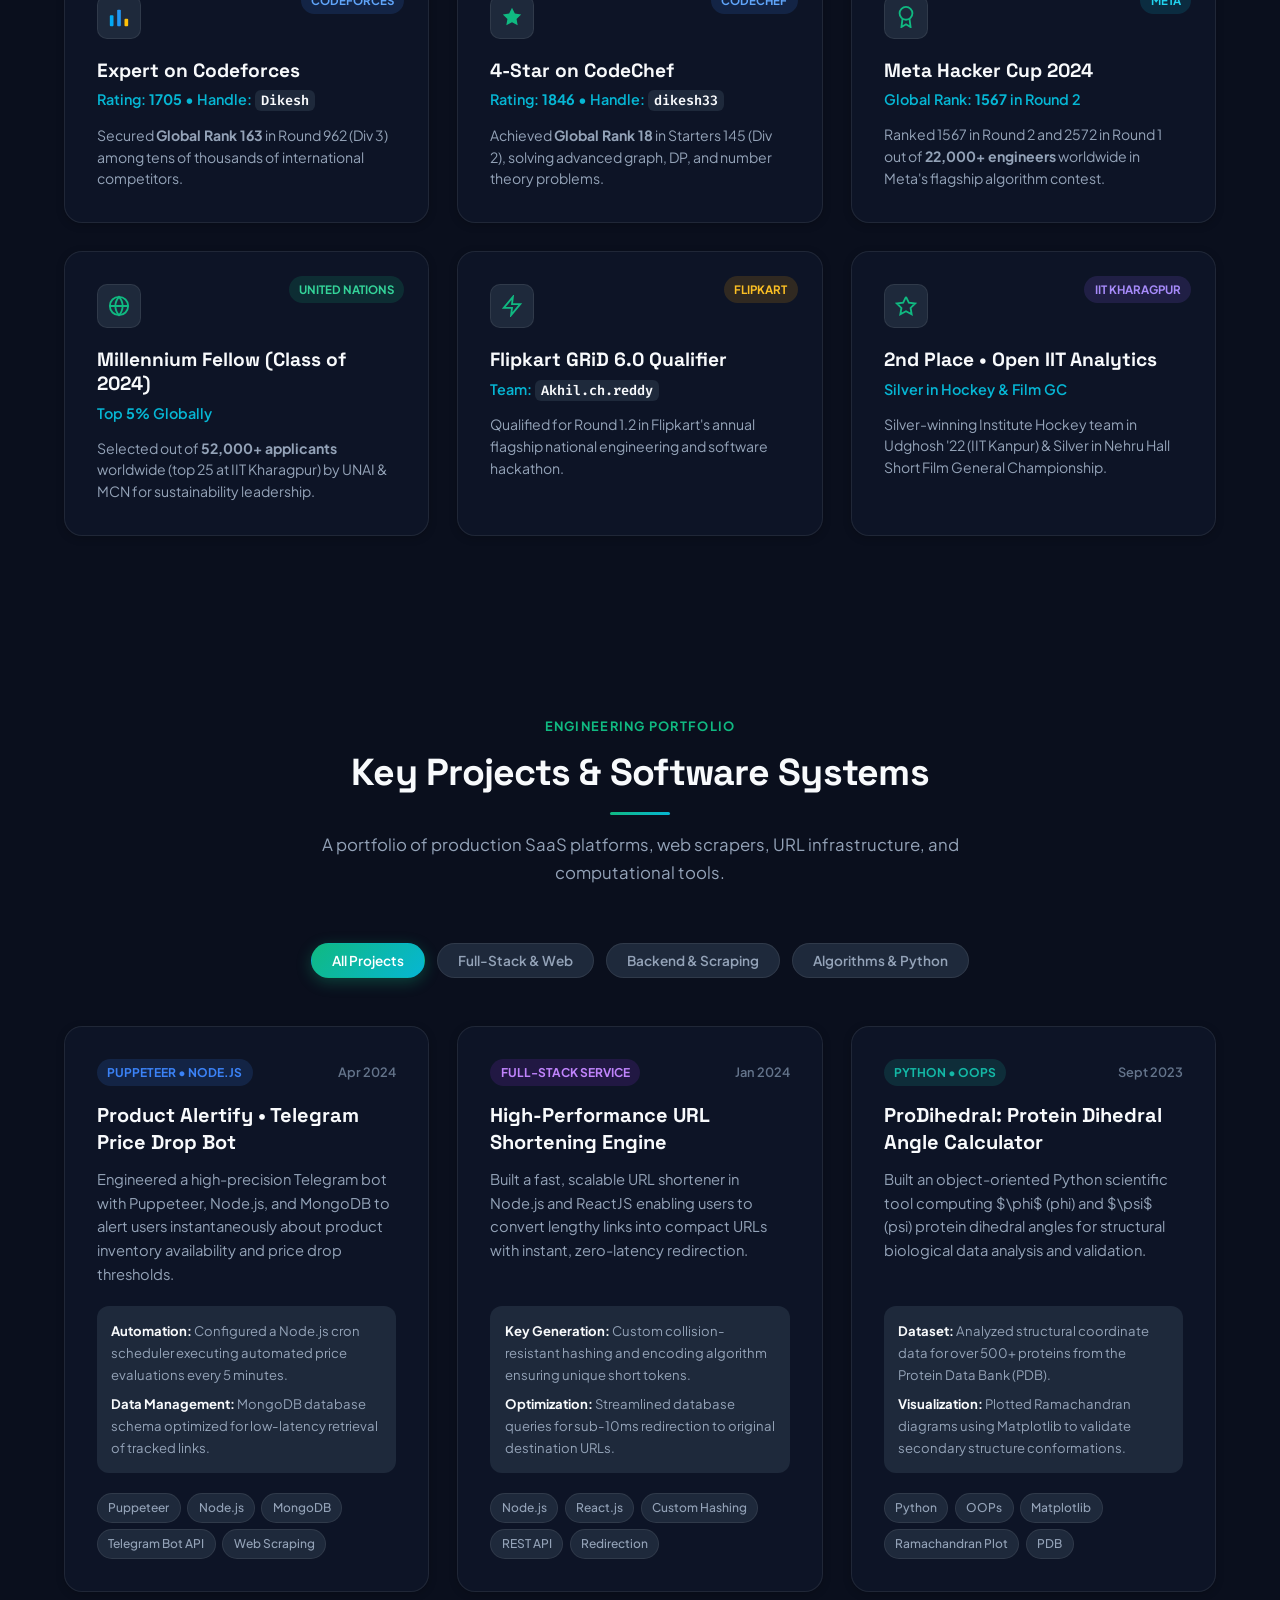
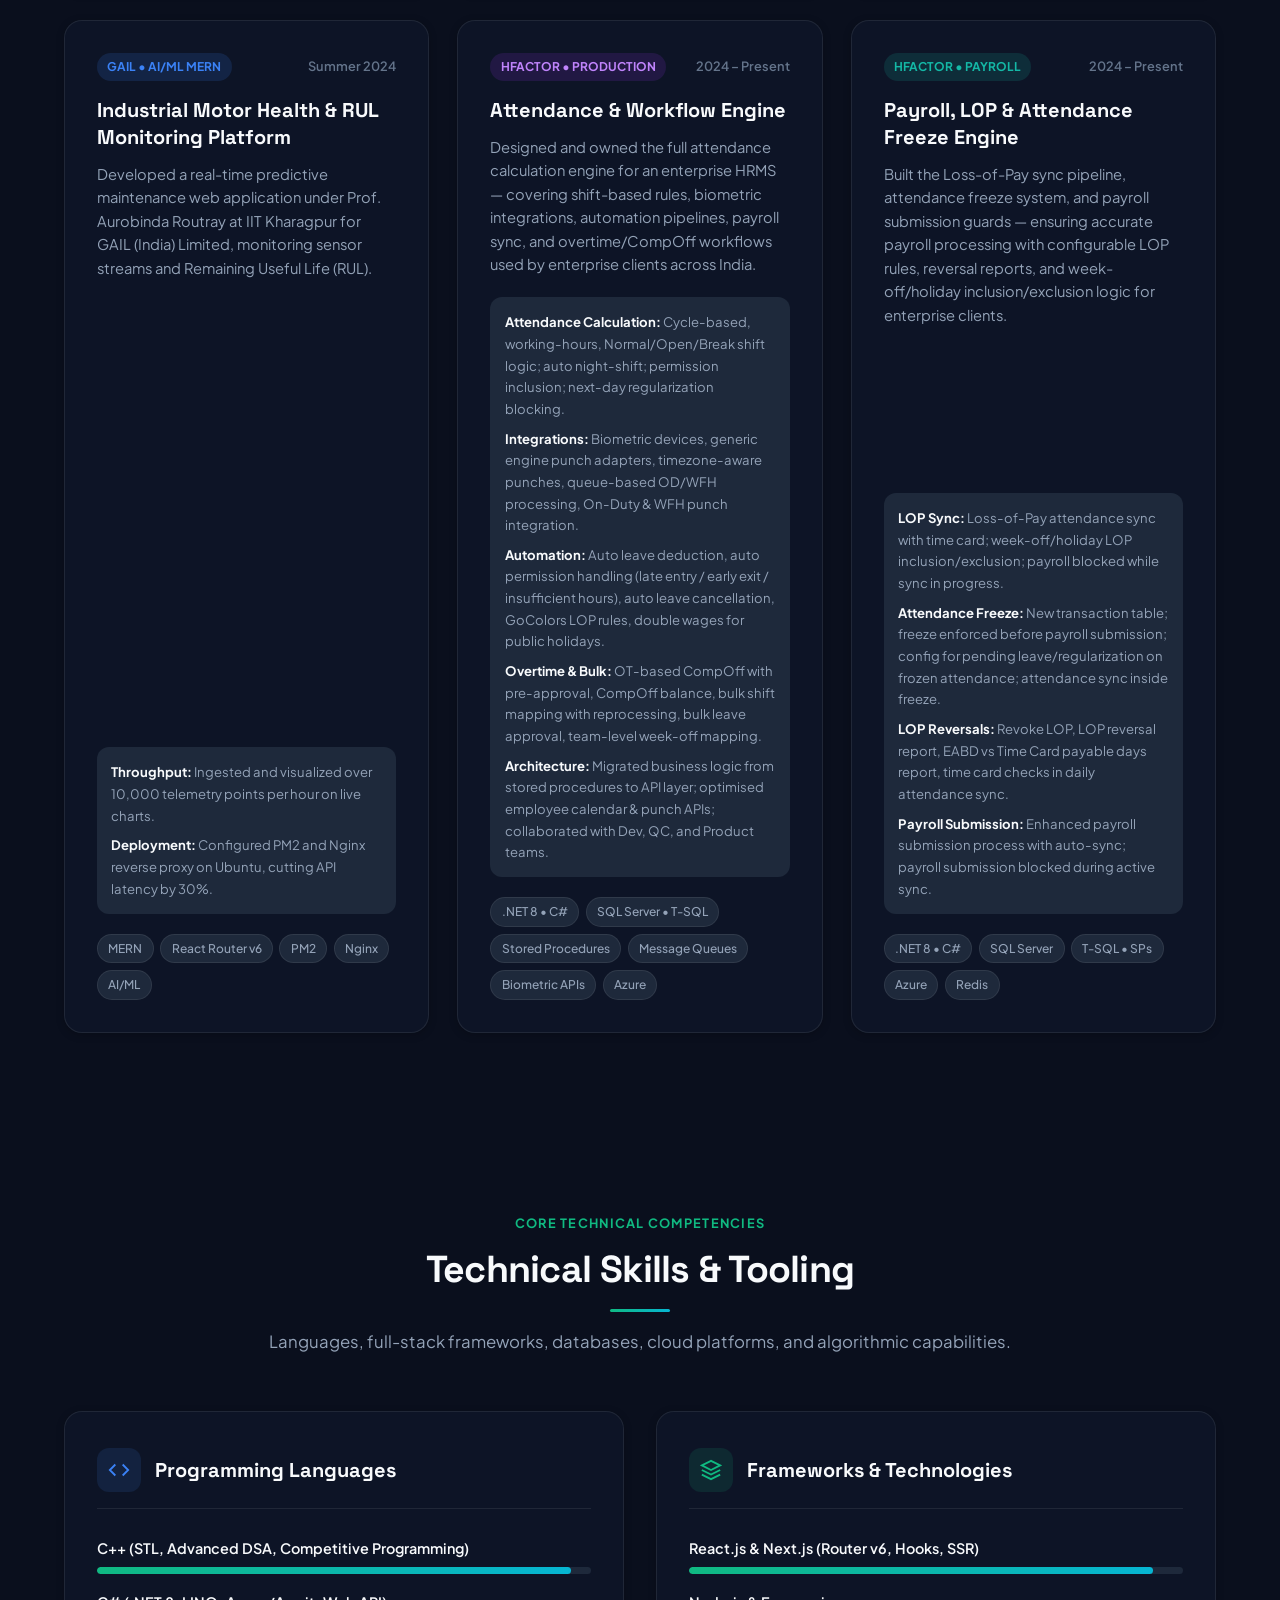
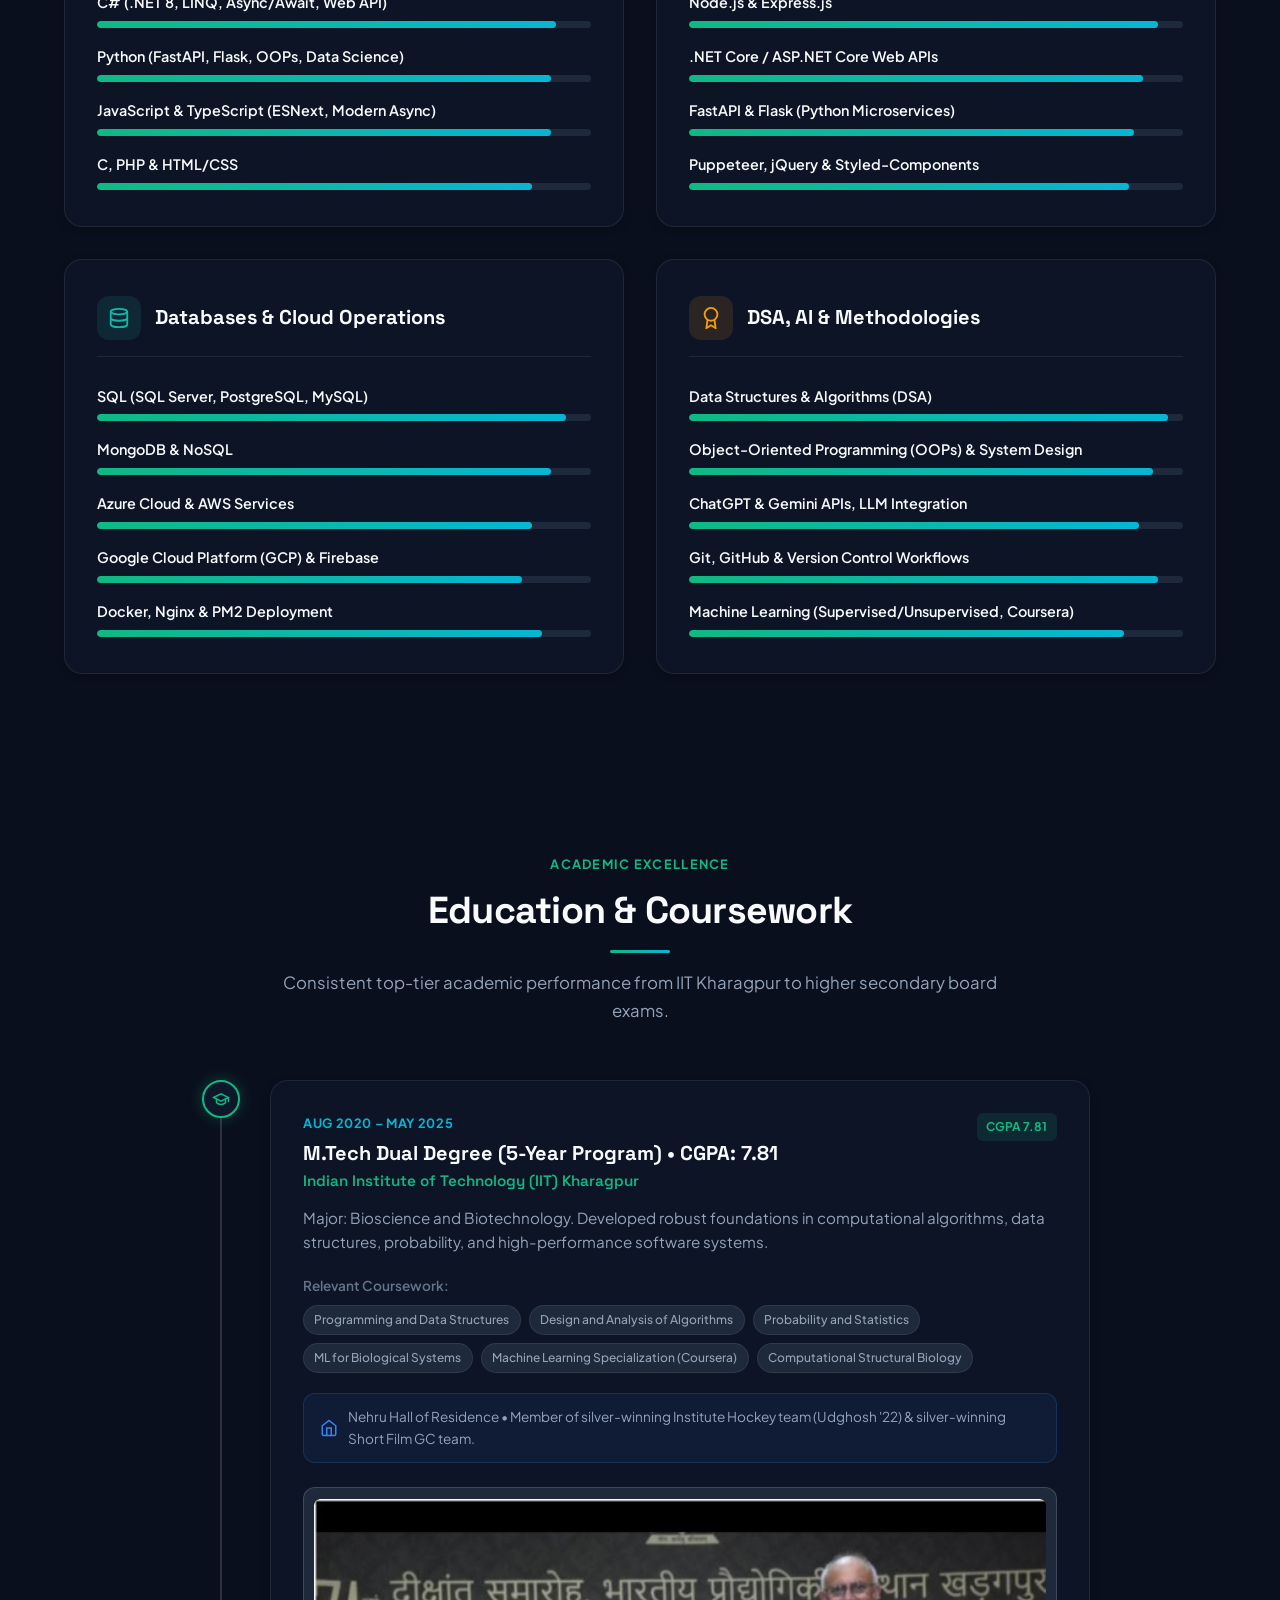
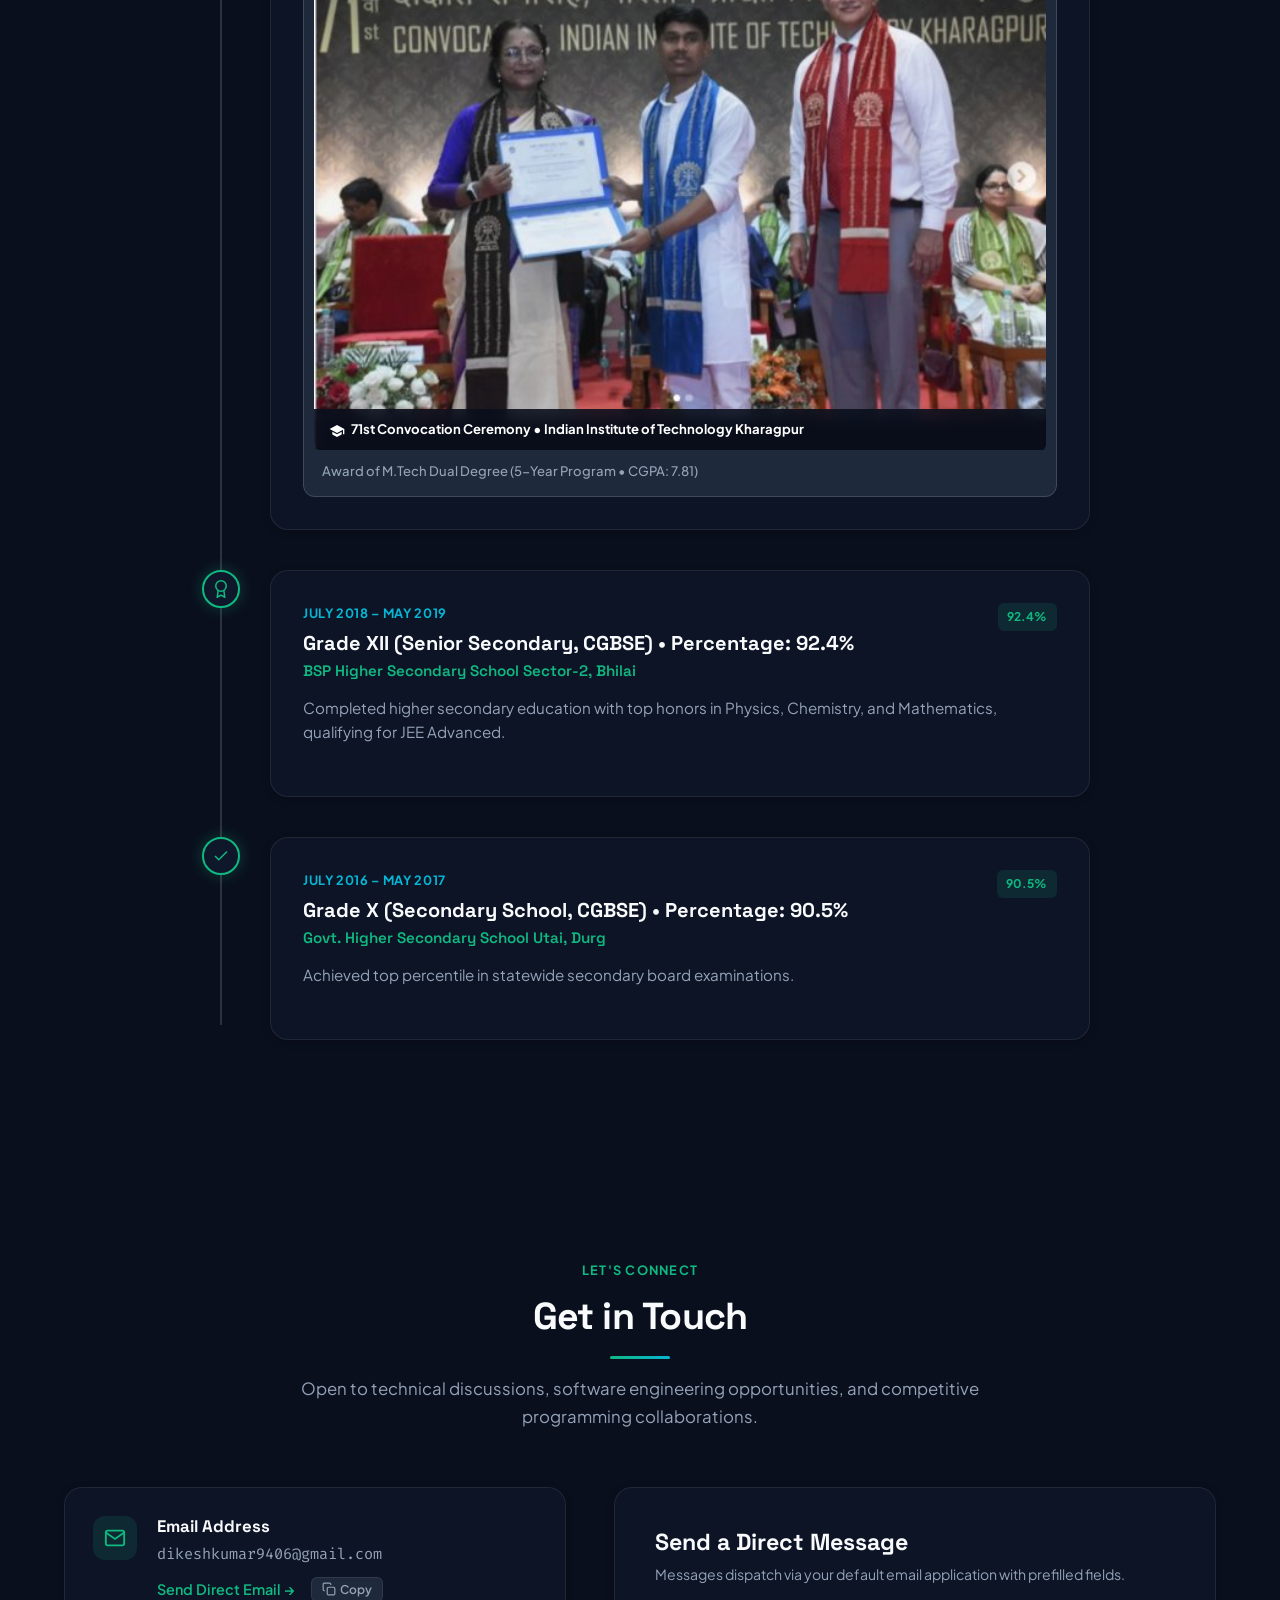
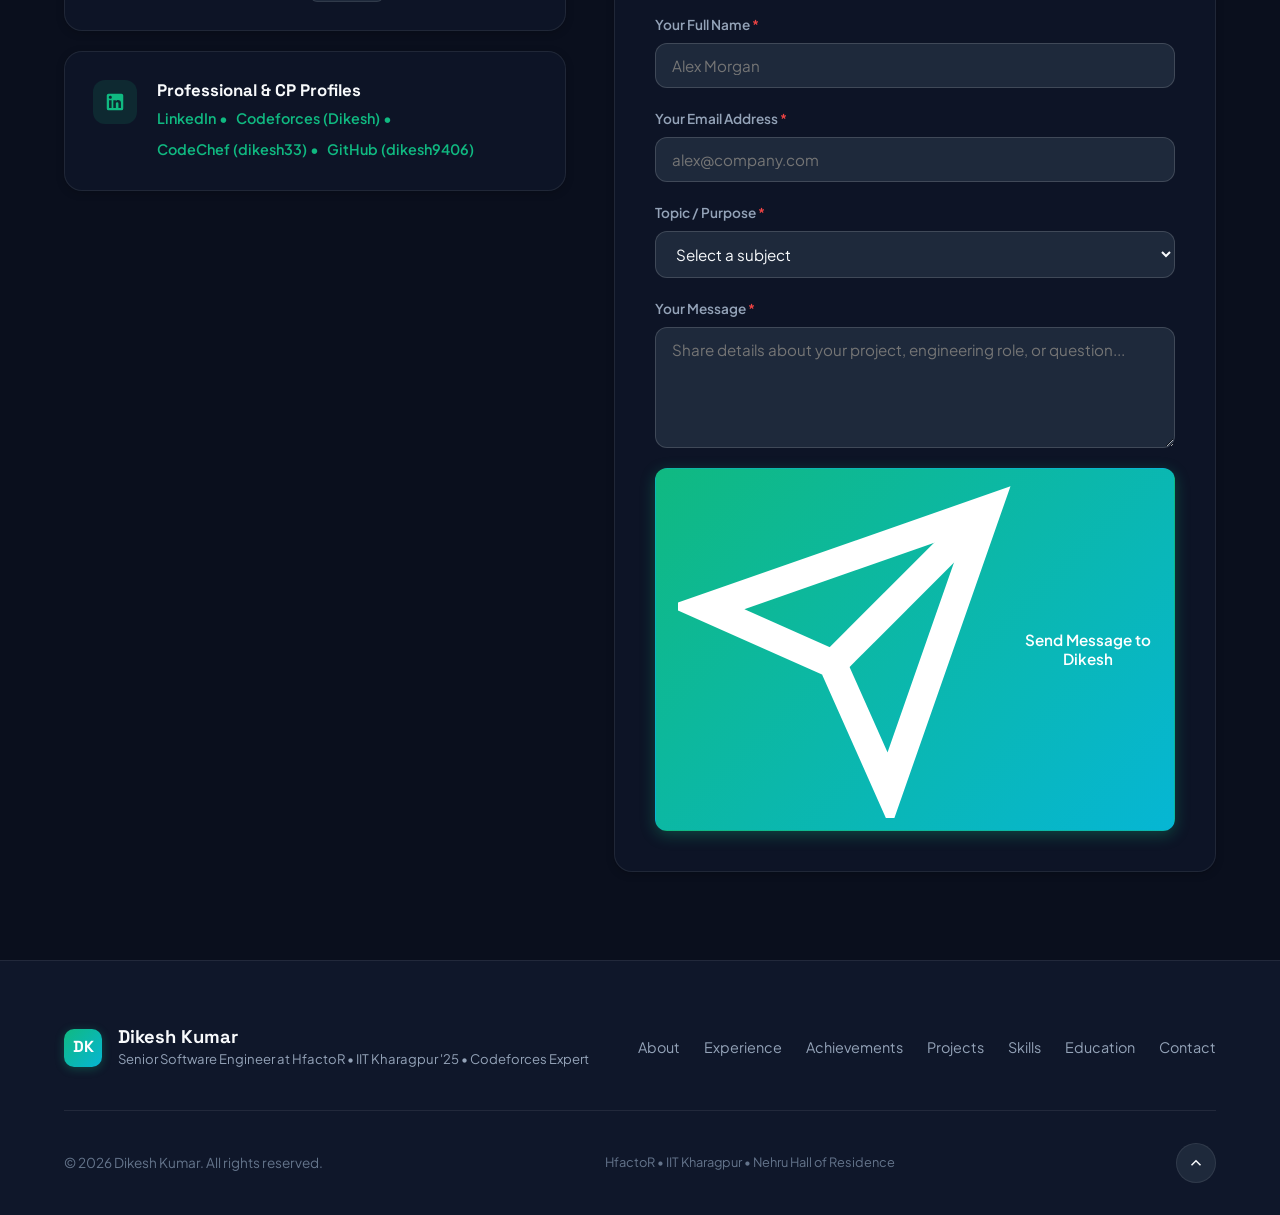
==== commit a253a483: "Added icon" ====
--- a/index.html
+++ b/index.html
@@ -67,8 +67,18 @@
 
   <!-- STYLESHEET -->
   <link rel="stylesheet" href="styles.css">
-  <link rel="icon" href="data:image/svg+xml,<svg xmlns='http://www.w3.org/2000/svg' viewBox='0 0 100 100'><rect width='100' height='100' rx='20' fill='%233b82f6'/><text x='50%' y='55%' dominant-baseline='middle' text-anchor='middle' font-family='sans-serif' font-weight='bold' font-size='48' fill='%23ffffff'>DK</text></svg>">
-</head>
+<!-- FAVICON -->
+<link rel="icon" type="image/x-icon" href="/assets/images/favicon.ico">
+
+<link rel="icon" type="image/png" sizes="32x32"
+      href="/assets/images/favicon-32x32.png">
+
+<link rel="icon" type="image/png" sizes="48x48"
+      href="/assets/images/favicon-48x48.png">
+
+<link rel="apple-touch-icon" sizes="180x180"
+      href="/assets/images/apple-touch-icon.png">
+    </head>
 <body>
   <!-- Ambient Background Glows -->
   <div class="ambient-glow glow-1" aria-hidden="true"></div>
